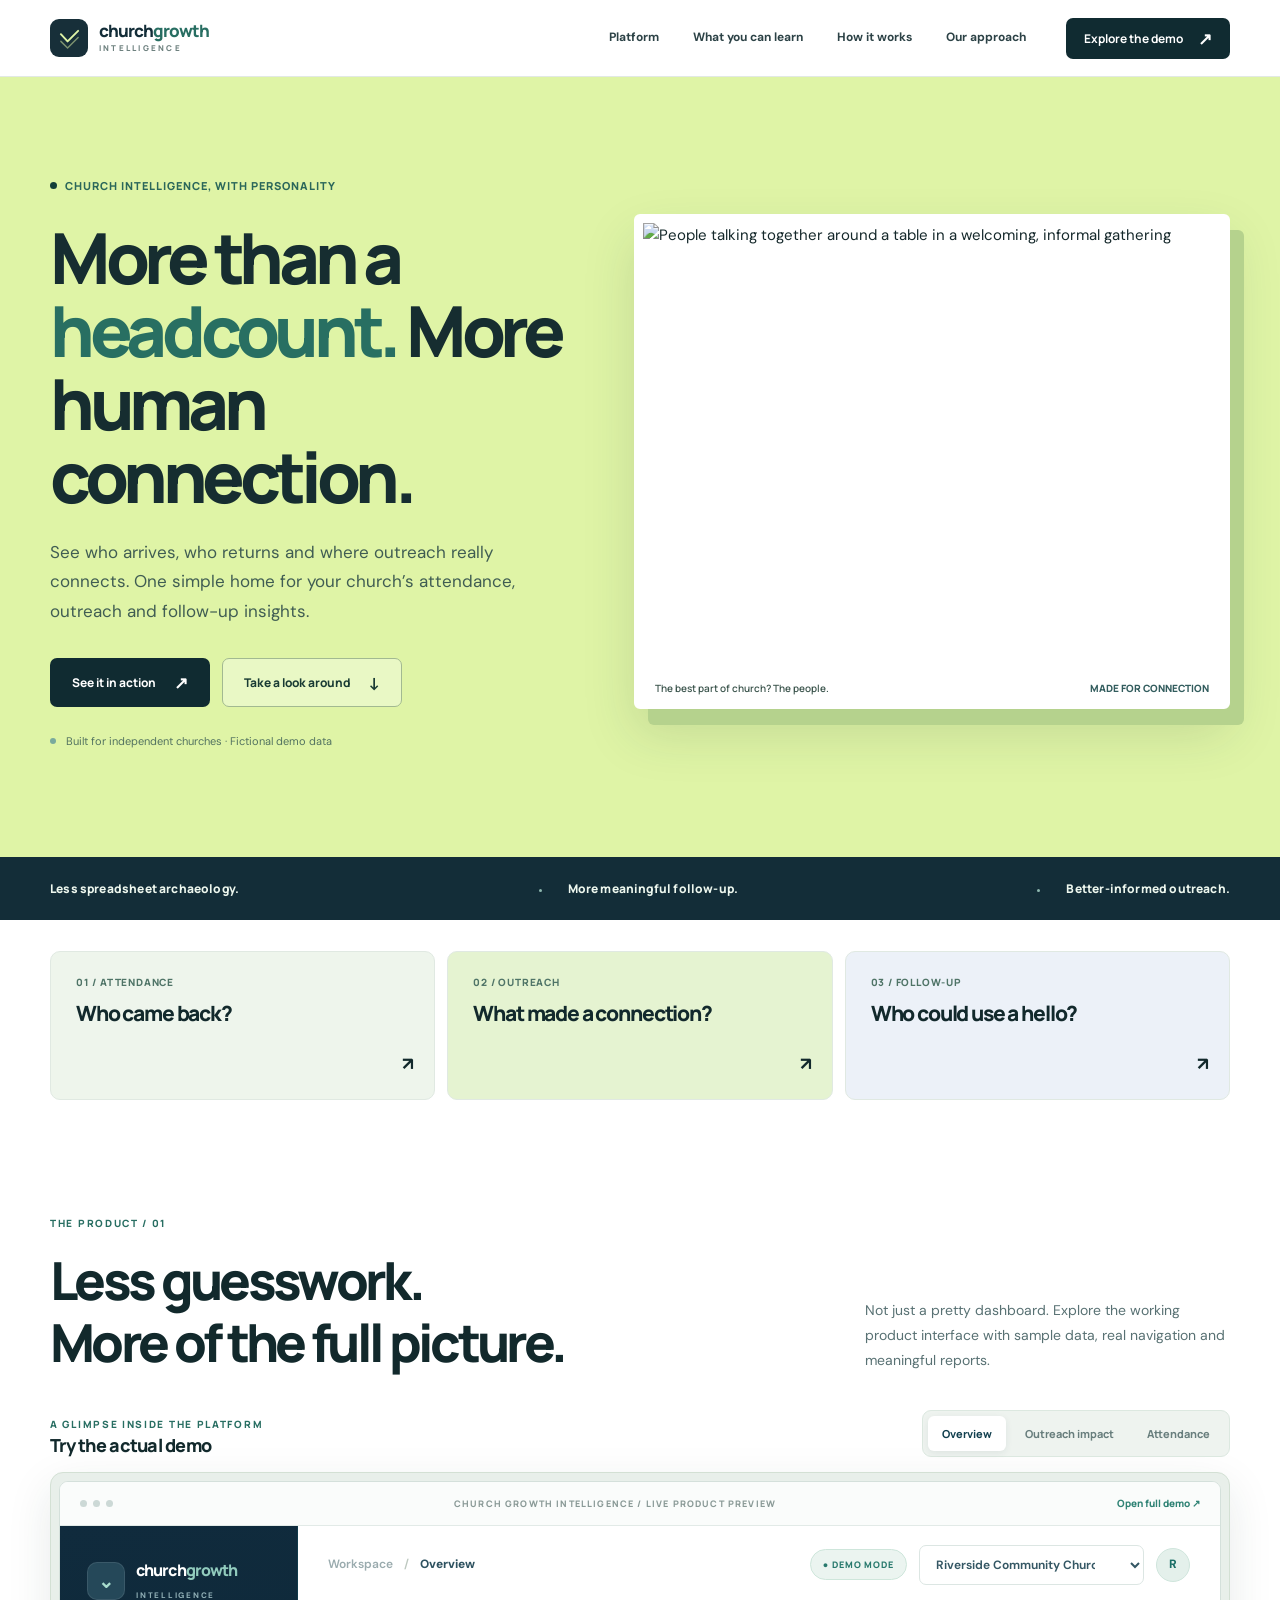
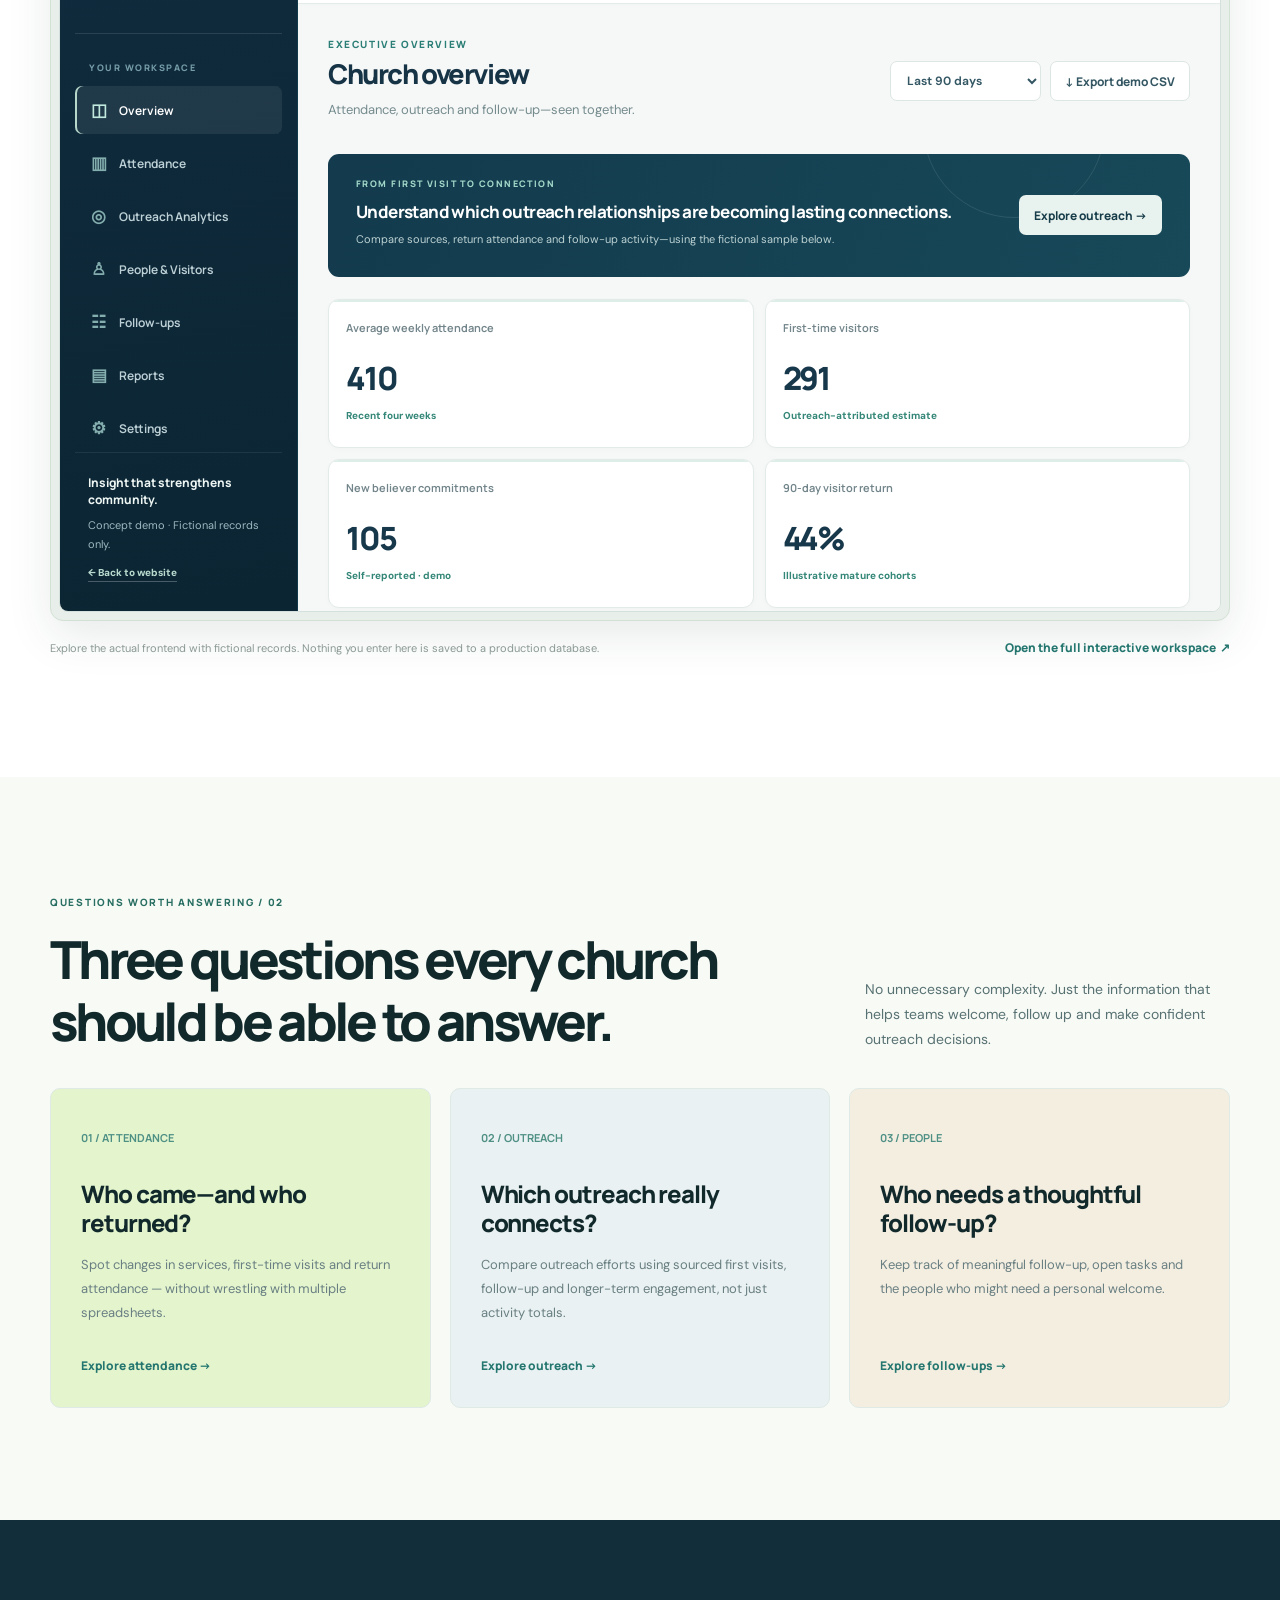
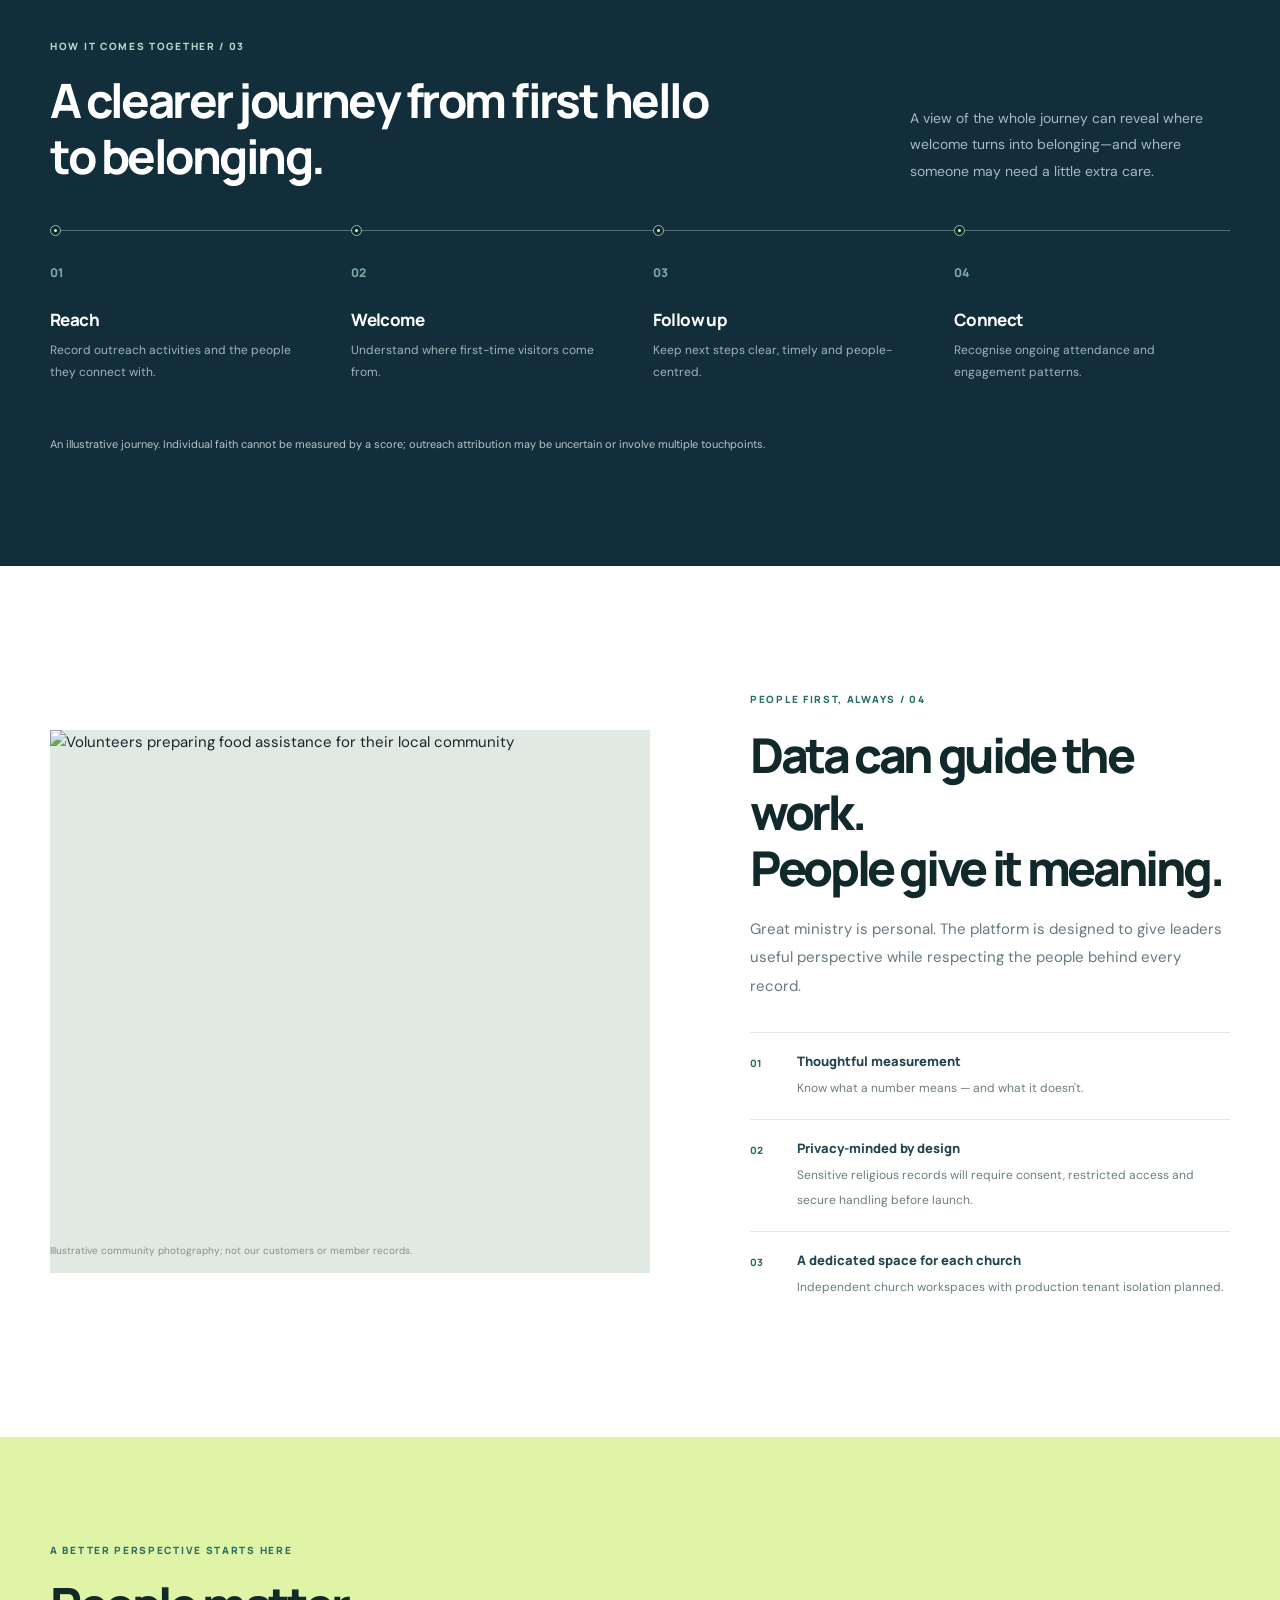
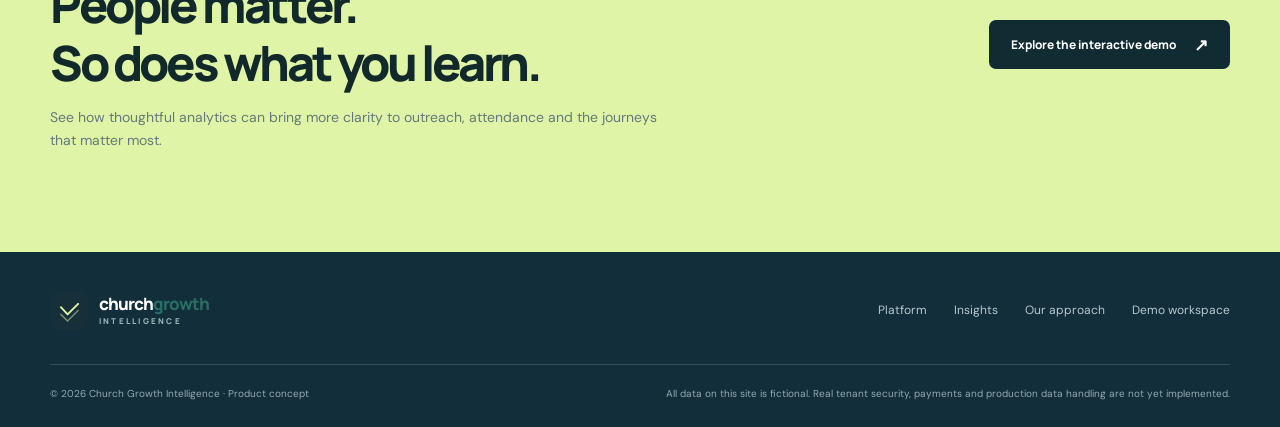
==== index.html @ bc1d1c37 "Adopt bolder editorial SaaS personality inspired by Back Market" ====
<!doctype html>
<html lang="en">
<head>
<meta charset="utf-8">
<meta name="viewport" content="width=device-width,initial-scale=1">
<meta name="theme-color" content="#102b3b">
<meta name="description" content="Understand attendance trends, outreach impact and visitor follow-up in one thoughtful church intelligence workspace. Church Growth Intelligence is a multi-church SaaS concept.">
<title>Church Growth Intelligence — Understand your church. Strengthen your impact.</title>
<link rel="preconnect" href="https://fonts.googleapis.com">
<link rel="preconnect" href="https://fonts.gstatic.com" crossorigin>
<link href="https://fonts.googleapis.com/css2?family=DM+Sans:wght@400;500;600;700;800&family=Manrope:wght@400;500;600;700;800&display=swap" rel="stylesheet">
<style>
:root{--ink:#102e3b;--navy:#102b3b;--navy2:#0a2331;--teal:#347e78;--text:#304b55;--muted:#647982;--line:#dfe6e4;--paper:#fff;--cream:#f6f7f4;--sage:#e8f1ed;--sand:#ebe8df;--gold:#bda678}
*,*::before,*::after{box-sizing:border-box}
html{scroll-behavior:smooth;scroll-padding-top:90px}
body{margin:0;background:var(--cream);color:var(--ink);font:400 15px/1.65 'DM Sans',Arial,sans-serif;-webkit-font-smoothing:antialiased}
button,a{font:inherit}a{color:inherit;text-decoration:none}button{cursor:pointer}
h1,h2,h3,h4,p{margin-top:0}h1,h2,h3{font-family:'Manrope',Arial,sans-serif;letter-spacing:-.052em}img{display:block;max-width:100%}
::selection{color:#102b3b;background:#c8e7de}.wrap{width:min(1180px,calc(100% - 72px));margin:auto}
.visually-hidden{position:absolute;width:1px;height:1px;padding:0;margin:-1px;overflow:hidden;clip:rect(0,0,0,0);white-space:nowrap;border:0}
.skip{position:absolute;top:-100px;left:12px;z-index:99;background:#fff;padding:10px 14px}.skip:focus{top:12px}
:focus-visible{outline:3px solid #63a59d;outline-offset:4px}
.site-header{position:sticky;top:0;z-index:20;background:#f9faf8ec;border-bottom:1px solid #102b3b12;backdrop-filter:blur(17px)}
.site-nav{height:78px;display:flex;justify-content:space-between;align-items:center;gap:40px}
.brand{display:flex;align-items:center;gap:11px;white-space:nowrap}
.brand-symbol{width:38px;height:38px;display:grid;place-items:center;background:var(--navy);border-radius:9px;color:#c3e5da}
.brand-text{display:flex;flex-direction:column;line-height:1}
.brand-main{font:800 17px/1.15 Manrope,Arial,sans-serif;letter-spacing:-.06em;color:var(--navy)}
.brand-main i{color:var(--teal);font-style:normal}
.brand-sub{font:800 8px/1.8 Manrope,Arial,sans-serif;letter-spacing:.28em;color:#6e817f}
.nav-links{display:flex;align-items:center;gap:34px;margin-left:auto}
.nav-links a{font-size:12px;font-weight:700;color:#526a72;transition:color .2s}
.nav-links a:hover{color:#116c65}
.nav-cta{display:inline-flex;align-items:center;justify-content:center;gap:15px;background:var(--navy);color:#fff;border-radius:7px;padding:12px 18px;font:700 12px Manrope,sans-serif;white-space:nowrap;transition:background .2s,transform .2s}
.nav-cta:hover,.button-main:hover{background:#205064;transform:translateY(-1px)}
.nav-cta span{font-size:17px;line-height:1}.menu-button{display:none;border:0;background:transparent;color:var(--navy);font-size:25px;padding:8px}
.pill{display:inline-flex;align-items:center;gap:8px;font:700 10px Manrope,sans-serif;letter-spacing:.09em;text-transform:uppercase;color:#38746d}
.pill::before{content:"";width:7px;height:7px;background:#64a597;border-radius:50%}
.hero{padding:84px 0 103px;background:#f6f8f5}
.hero-grid{display:grid;grid-template-columns:1fr .98fr;align-items:center;gap:72px}
.hero-copy h1{font-size:clamp(46px,4.55vw,69px);line-height:1.105;font-weight:800;max-width:630px;margin:21px 0 24px}
.hero-copy h1 em{font-style:normal;color:var(--teal)}
.hero-copy .lead{font-size:16px;line-height:1.85;color:#617680;max-width:510px;margin:0 0 31px}
.hero-actions{display:flex;align-items:center;gap:12px;flex-wrap:wrap}
.button-main,.button-secondary{display:inline-flex;align-items:center;justify-content:center;gap:18px;min-height:47px;padding:12px 21px;border:1px solid transparent;border-radius:7px;font:750 12px Manrope,sans-serif;transition:background .2s,transform .2s,color .2s}
.button-main{color:#fff;background:var(--navy)}
.button-secondary{color:var(--navy);background:transparent;border-color:#cbd8d4}
.button-secondary:hover{background:#e4eeea}
.button-main span,.button-secondary span{font-size:17px}
.hero-note{margin-top:25px;display:flex;align-items:center;gap:10px;color:#7c8b88;font-size:11px}
.hero-note::before{content:"";width:6px;height:6px;border-radius:50%;background:#79aa9d;flex:none}
.hero-image-wrap{margin:0;position:relative;padding:11px;background:#fff;border:1px solid #e1e9e4;box-shadow:0 30px 65px #17384514}
.hero-image-wrap img{width:100%;height:465px;object-fit:cover;object-position:center 42%;filter:saturate(.83) contrast(1.03)}
.hero-image-wrap figcaption{display:flex;justify-content:space-between;align-items:center;gap:12px;padding:12px 6px 0;font:600 10px Manrope,sans-serif;letter-spacing:.02em;color:#768783}
.hero-image-wrap figcaption b{color:#335d5e;font-weight:800}
.hero-image-wrap::after{content:"";width:91px;height:91px;border:1px solid #b5d4c9;position:absolute;right:-19px;top:-19px;z-index:-1}
.intro-ribbon{background:#e7eeea;border-block:1px solid #dae5df}
.intro-inner{display:flex;justify-content:center;align-items:center;gap:55px;padding:19px 0}
.intro-inner span{font:700 11px Manrope,sans-serif;color:#36565e;letter-spacing:.015em;white-space:nowrap}
.intro-inner span+span{position:relative}
.intro-inner span+span::before{content:"";position:absolute;left:-29px;top:50%;width:3px;height:3px;border-radius:50%;background:#84ada3}
.section{padding:108px 0}
.eyebrow{display:inline-block;font:800 10px Manrope,sans-serif;letter-spacing:.17em;text-transform:uppercase;color:var(--teal)}
.section-head{display:flex;align-items:end;justify-content:space-between;gap:40px;margin-bottom:42px}
.section-head h2,.editorial-copy h2,.process-head h2,.end-cta h2{font-size:clamp(34px,3.55vw,48px);line-height:1.19;font-weight:750;margin:14px 0 0;max-width:675px}
.section-head p{max-width:365px;color:var(--muted);font-size:14px;line-height:1.8;margin:0}
.product-section{background:#fff}
.product-frame{border:1px solid #d7e1df;border-radius:14px;background:#fff;box-shadow:0 25px 60px #11344314;overflow:hidden}
.windowbar{height:43px;display:flex;align-items:center;justify-content:space-between;padding:0 18px;border-bottom:1px solid #e8eeeb;background:#fdfefe;color:#7e9292;font-size:10px;letter-spacing:.11em;font-weight:800}
.windowdots{display:flex;gap:6px}
.windowdots i{display:block;width:7px;height:7px;background:#ccd9d6;border-radius:50%}
.product-app{display:grid;grid-template-columns:188px minmax(0,1fr);min-height:530px}
.app-side{background:#102c3c;padding:26px 15px;color:#b9cbd2}
.app-tenant{display:flex;align-items:center;gap:9px;font:800 12px Manrope,sans-serif;color:#fff;padding:0 8px 25px;margin-bottom:14px;border-bottom:1px solid #ffffff20}
.app-tenant b{width:23px;height:23px;background:#2b595c;border-radius:5px;display:grid;place-items:center;color:#a5e0cc;font-size:16px}
.side-link{display:block;border-radius:5px;color:#b3c6cd;font:600 11px Manrope,sans-serif;padding:12px 13px;margin-bottom:5px}
.side-link.active{background:#ffffff16;color:#fff}
.side-link span{display:inline-block;width:20px;color:#8ec8b9}
.side-label{font:800 8px Manrope,sans-serif;letter-spacing:.15em;color:#83a5ae;padding:25px 13px 10px}
.app-content{padding:34px 38px 35px;background:#f9fbf9}
.app-overline{display:flex;justify-content:space-between;align-items:center;color:#79908e;font-size:10px;font-weight:700;gap:10px}
.app-overline em{font-style:normal;display:inline-flex;gap:6px;align-items:center}
.app-overline em::before{content:"";height:6px;width:6px;border-radius:50%;background:#57a391}
.app-content h3{font:800 25px Manrope,sans-serif;letter-spacing:-.045em;margin:8px 0 24px}
.stats{display:grid;grid-template-columns:repeat(4,1fr);gap:12px}
.stat{background:#fff;border:1px solid #e3ebe7;padding:17px;border-radius:8px}
.stat-label{display:block;font:600 10px Manrope,sans-serif;color:#81918c;line-height:1.4;min-height:27px}
.stat strong{display:block;font:800 27px Manrope,sans-serif;letter-spacing:-.06em;color:#143546;margin:11px 0 4px}
.stat small{display:block;color:#2c8b78;font-size:9px;font-weight:700}
.app-charts{display:grid;grid-template-columns:1.25fr .75fr;gap:12px;margin-top:14px}
.app-panel{border:1px solid #e3ebe7;border-radius:8px;background:#fff;padding:20px 20px 12px;min-width:0}
.panel-title{display:flex;justify-content:space-between;align-items:center;gap:9px;font:800 11px Manrope,sans-serif;color:#294956;margin-bottom:14px}
.panel-title small{font-size:9px;color:#91a09b}
.panel-svg{height:150px;width:100%;overflow:visible}
.campaign-row{padding:10px 0;border-bottom:1px solid #ecf1ef;display:flex;align-items:center;justify-content:space-between;gap:10px;font-size:10px;color:#526a72}
.campaign-row:last-child{border-bottom:0}
.campaign-row b{font-weight:800;color:#244652}
.campaign-row strong{font:800 13px Manrope,sans-serif;color:#328475}
.campaign-row small{display:block;font-size:9px;color:#94a09e;margin-top:3px}
.preview-foot{display:flex;align-items:center;justify-content:space-between;gap:22px;margin-top:20px}
.preview-foot p{font-size:11px;color:#8a9994;margin:0}
.text-link{font:800 12px Manrope,sans-serif;color:#24766f;white-space:nowrap}
.text-link:hover{text-decoration:underline;text-underline-offset:4px}
.insights-section{background:#f5f7f4}
.insight-list{display:grid;grid-template-columns:repeat(3,1fr);border-top:1px solid #cedcd7;border-bottom:1px solid #cedcd7}
.insight-item{padding:30px 31px 17px;border-right:1px solid #cedcd7;min-width:0}
.insight-item:first-child{padding-left:0}.insight-item:last-child{border-right:0;padding-right:0}
.insight-number{font:700 11px Manrope,sans-serif;color:#4f9085}
.insight-item h3{font-size:21px;line-height:1.25;letter-spacing:-.045em;margin:26px 0 13px;font-weight:750}
.insight-item p{font-size:13px;color:#697f82;line-height:1.85;max-width:315px}
.insight-item .text-link{display:inline-block;margin-top:7px}
.process-section{background:var(--navy2);color:#fff;padding:100px 0 108px}
.process-head{display:flex;justify-content:space-between;align-items:end;gap:45px;margin-bottom:46px}
.process-head .eyebrow{color:#b8d9ca}
.process-head h2{max-width:610px}
.process-head p{font-size:14px;color:#a5bcc4;max-width:320px;margin:0;line-height:1.9}
.process-track{display:grid;grid-template-columns:repeat(4,1fr);border-top:1px solid #52717b;padding-top:29px;gap:25px}
.process-item{position:relative;padding-right:12px}
.process-item::before{content:"";width:9px;height:9px;border-radius:50%;background:#a0d7c4;border:3px solid var(--navy2);outline:1px solid #8bbfaf;position:absolute;top:-34px;left:1px}
.process-number{color:#7baaa4;font:800 12px Manrope,sans-serif}
.process-item h3{font:750 17px Manrope,sans-serif;letter-spacing:-.035em;margin:23px 0 8px}
.process-item p{font-size:12px;color:#a1b5ba;line-height:1.85}
.process-end{margin-top:39px;color:#b6c7ca;font-size:11px}
.people-section{background:#fff}
.people-grid{display:grid;grid-template-columns:.95fr 1.05fr;gap:90px;align-items:center}
.people-photo{margin:0;background:#e1e9e3;border:10px solid #f7f9f7}
.people-photo img{width:100%;height:455px;object-fit:cover;object-position:50% 45%;filter:saturate(.82)}
.people-photo figcaption{padding:9px 0 3px;font-size:10px;color:#82928e}
.editorial-copy h2{margin:17px 0 19px}
.editorial-copy>p{font-size:15px;color:#667981;max-width:525px;line-height:1.9;margin-bottom:32px}
.principle{display:grid;grid-template-columns:30px 1fr;gap:17px;border-top:1px solid #e1e9e6;padding:19px 0}
.principle .number{font:800 10px Manrope,sans-serif;color:var(--teal);padding-top:4px}
.principle b{display:block;font:800 13px Manrope,sans-serif;color:#214551;margin-bottom:5px}
.principle span:last-child{font-size:12px;color:#6b7e80;line-height:1.7}
.end-cta{padding:88px 0 90px;background:#dfece6}
.end-cta-inner{display:flex;align-items:center;justify-content:space-between;gap:55px}
.end-cta h2{max-width:700px;margin:14px 0 14px}
.end-cta p{color:#647a7c;max-width:620px;font-size:14px;margin:0}
.end-cta .button-main{flex:none}
.site-footer{background:#102b3b;color:#b6c8cd;padding:40px 0 24px}
.footer-top{display:flex;justify-content:space-between;align-items:center;gap:35px;padding-bottom:34px;border-bottom:1px solid #ffffff24}
.site-footer .brand-main{color:#fff}.site-footer .brand-sub{color:#9cb6b9}
.footer-links{display:flex;gap:27px;font-size:12px}
.footer-links a:hover{color:#fff}
.footer-base{padding-top:21px;display:flex;justify-content:space-between;gap:30px;font-size:10px;color:#93aab1}
.footer-base p{margin:0}
.reveal{opacity:0;transform:translateY(15px);transition:opacity .75s ease,transform .75s cubic-bezier(.2,.8,.2,1)}
.reveal.visible{opacity:1;transform:none}
@media(max-width:1100px){.hero-grid{gap:35px}.hero-copy h1{font-size:clamp(42px,5vw,60px)}.hero-image-wrap img{height:410px}.people-grid{gap:50px}.app-content{padding:25px}.stats{gap:8px}.stat{padding:12px}}
@media(max-width:850px){.nav-links{gap:17px}.nav-links a{font-size:11px}.hero-grid{grid-template-columns:1fr 1fr}.hero-copy h1{font-size:43px}.hero-image-wrap img{height:380px}.intro-inner{gap:24px}.intro-inner span+span::before{left:-14px}.section{padding:80px 0}.section-head{align-items:start;flex-direction:column;gap:14px}.section-head p{max-width:650px}.app-side{padding:18px 8px}.product-app{grid-template-columns:135px minmax(0,1fr)}.app-tenant{font-size:9px}.side-link{font-size:9px}.app-charts{grid-template-columns:1fr}.panel-svg{height:130px}.people-grid{gap:30px}.people-photo img{height:400px}.end-cta-inner{align-items:start;flex-direction:column;gap:24px}}
@media(max-width:650px){.wrap{width:min(100% - 38px,520px)}.site-nav{height:68px;gap:14px}.brand-main{font-size:16px}.brand-symbol{width:34px;height:34px}.nav-links{display:none;position:absolute;top:68px;left:0;right:0;background:#fbfcfa;padding:22px 24px 25px;box-shadow:0 12px 28px #102b3b1b;border-bottom:1px solid #dce7e0;flex-direction:column;align-items:flex-start;gap:17px}.nav-links.open{display:flex}.nav-links a{font-size:14px}.site-nav>.nav-cta{margin-left:auto;font-size:10px;padding:11px 12px;gap:5px}.menu-button{display:block}.hero{padding:58px 0 66px}.hero-grid{grid-template-columns:1fr;gap:39px}.hero-copy h1{font-size:clamp(43px,10vw,59px);max-width:520px}.hero-copy .lead{font-size:15px}.hero-image-wrap img{height:370px}.intro-inner{flex-wrap:wrap;justify-content:start;gap:11px 28px}.intro-inner span{font-size:10px}.intro-inner span+span::before{display:none}.section{padding:70px 0}.section-head h2,.editorial-copy h2,.process-head h2,.end-cta h2{font-size:clamp(31px,8.5vw,41px)}.product-app{grid-template-columns:1fr}.app-side{display:none}.app-content{padding:21px 14px}.app-content h3{font-size:21px}.stats{grid-template-columns:repeat(2,1fr);gap:8px}.stat strong{font-size:23px}.app-charts{grid-template-columns:1fr}.panel-svg{height:125px}.insight-list{grid-template-columns:1fr}.insight-item{padding:26px 0;border-right:0;border-bottom:1px solid #d2dfd8}.insight-item:last-child{border-bottom:0}.insight-item h3{margin:14px 0 9px}.process-section{padding:70px 0}.process-head{display:block;margin-bottom:32px}.process-head p{margin-top:17px}.process-track{grid-template-columns:1fr 1fr;gap:25px 20px}.people-grid{grid-template-columns:1fr;gap:29px}.people-photo img{height:350px}.end-cta{padding:67px 0}.end-cta .button-main{width:100%}.footer-top{align-items:start;flex-direction:column}.footer-links{flex-wrap:wrap;gap:15px 22px}.footer-base{flex-direction:column;gap:7px}}
@media(max-width:400px){.site-nav>.nav-cta{font-size:0;padding:10px 12px}.site-nav>.nav-cta span{font-size:18px}.hero-copy h1{font-size:42px}.hero-image-wrap img{height:275px}.button-main,.button-secondary{padding:12px 15px;gap:8px}.process-track{grid-template-columns:1fr}.process-item{padding-bottom:9px}}
@media(prefers-reduced-motion:reduce){html{scroll-behavior:auto}.reveal{opacity:1;transform:none;transition:none}.hero-image-wrap img{transition:none}}

/* Nord 2.0 — cohesive editorial landing + actual app preview */
:root{--ink:#122f3d;--navy:#102b3d;--navy2:#0a2332;--teal:#28796f;--muted:#627983;--cream:#f5f8f5}
body{background:#f7f9f7;color:var(--ink)}
.hero{background:radial-gradient(ellipse at 15% 25%,#ecf4ef 0,transparent 50%),linear-gradient(115deg,#fbfcfa,#eff4ef);padding:106px 0 113px}
.hero-grid{grid-template-columns:1.06fr .94fr;gap:88px}
.hero-copy h1{font-size:clamp(50px,5vw,78px);line-height:1.07;letter-spacing:-.069em;max-width:690px;margin-top:24px}
.hero-copy h1 em{color:#2d8376}
.hero-copy .lead{font-size:16px;max-width:490px;line-height:1.85}
.hero-image-wrap{border-radius:5px;padding:10px;box-shadow:0 23px 60px #102b3d1b;transform:rotate(1deg)}
.hero-image-wrap img{height:480px;filter:saturate(.87) contrast(1.01)}
.hero-image-wrap figcaption{letter-spacing:0}
.site-nav{height:82px}.brand-main{font-size:17px}.nav-links a{font-size:12px}.nav-cta{font-size:12px}
.intro-ribbon{background:#12374a;border-color:#12374a}
.intro-inner{padding:18px 0}
.intro-inner span{color:#dcece5;font-size:11px}
.intro-inner span+span::before{background:#8eb8af}
.product-section{padding-top:112px;padding-bottom:120px}
.section-head{margin-bottom:36px}
.section-head h2{font-size:clamp(38px,3.8vw,54px);letter-spacing:-.06em}
.live-preview-toolbar{display:flex;align-items:end;justify-content:space-between;gap:20px;max-width:1180px;margin:0 auto 15px}
.live-preview-heading{display:flex;flex-direction:column;gap:2px}
.live-preview-heading strong{font:800 18px Manrope,Arial,sans-serif;letter-spacing:-.04em}
.preview-tabs{display:inline-flex;align-items:center;gap:5px;padding:5px;background:#eef3ef;border:1px solid #dce8e0;border-radius:9px}
.preview-tab{appearance:none;border:0;background:transparent;border-radius:6px;padding:10px 14px;font:750 11px Manrope,Arial,sans-serif;color:#687e7d;transition:background .2s,color .2s;cursor:pointer}
.preview-tab:hover{color:#164755;background:#e3ece7}
.preview-tab.active{background:#fff;box-shadow:0 2px 7px #15363f13;color:#113f4e}
.live-product-frame{padding:11px;background:#e8efea;border:1px solid #d9e4df;border-radius:13px;box-shadow:0 24px 70px #0e334017}
.live-product-window{background:#fff;border:1px solid #d4e0db;border-radius:9px;overflow:hidden}
.live-browser-top{height:44px;padding:0 20px;display:flex;align-items:center;justify-content:space-between;gap:15px;border-bottom:1px solid #e2eae7;background:#fafcfb}
.live-browser-top span{font:800 9px Manrope,Arial,sans-serif;letter-spacing:.13em;color:#8a9a97}
.live-browser-top a{font:800 10px Manrope,Arial,sans-serif;color:#2f8375;white-space:nowrap}
.live-browser-top a:hover{text-decoration:underline;text-underline-offset:3px}
.live-product-window iframe{width:100%;height:685px;border:0;background:#f6f8f7;display:block}
.preview-foot{margin-top:18px}
.insights-section{padding-block:112px}
.insight-list{gap:19px;border:0}
.insight-item{background:#fff;padding:36px 30px 29px!important;border:1px solid #dfe9e5!important;border-radius:10px;min-height:305px;transition:transform .25s,box-shadow .25s}
.insight-item:hover{transform:translateY(-4px);box-shadow:0 17px 30px #123d4220}
.insight-item h3{font-size:24px;margin:29px 0 16px;line-height:1.21}
.insight-item p{min-height:83px}
.insight-item .text-link{margin-top:8px}
.process-section{background:#0d2d3d;padding-block:113px}
.process-head h2{font-size:clamp(39px,3.7vw,52px);max-width:690px}
.people-section{padding-block:120px}
.people-grid{gap:100px}
.people-photo{border:0;position:relative}
.people-photo img{height:500px}
.people-photo figcaption{padding:13px 0}
.editorial-copy h2{font-size:clamp(39px,3.75vw,53px);line-height:1.17}
.end-cta{background:#e2f0e8;padding:100px 0}
.end-cta h2{font-size:clamp(39px,3.8vw,52px)}
.site-footer{background:#0e2d3e}
@media(max-width:1050px){.hero-grid{gap:45px}.hero-copy h1{font-size:clamp(46px,5.3vw,65px)}.hero-image-wrap img{height:440px}.people-grid{gap:45px}.live-product-window iframe{height:615px}}
@media(max-width:850px){.hero-grid{gap:35px}.hero-copy h1{font-size:46px}.hero-image-wrap img{height:390px}.insight-item{padding:27px 21px!important;min-height:315px}.insight-item h3{font-size:20px}.live-product-window iframe{height:620px}}
@media(max-width:650px){.site-nav{height:68px}.hero{padding:65px 0 80px}.hero-grid{grid-template-columns:1fr;gap:45px}.hero-copy h1{font-size:clamp(47px,11vw,62px)}.hero-image-wrap{transform:none}.hero-image-wrap img{height:365px}.intro-inner{gap:10px 21px}.product-section{padding:75px 0 82px}.section-head h2{font-size:36px}.live-preview-toolbar{flex-direction:column;align-items:flex-start;gap:16px}.preview-tabs{width:100%;justify-content:space-between}.preview-tab{font-size:10px;padding:10px 8px}.live-product-frame{padding:5px}.live-browser-top{padding:0 10px}.live-browser-top span{font-size:7px;letter-spacing:.06em}.live-browser-top a{font-size:9px}.live-product-window iframe{height:605px}.insight-list{gap:13px}.insight-item{min-height:0;padding:27px 22px!important}.insight-item p{min-height:0}.insights-section{padding:74px 0}.people-section{padding:75px 0}.people-photo img{height:360px}.editorial-copy h2{font-size:36px}.end-cta{padding:76px 0}}
@media(max-width:400px){.hero-copy h1{font-size:44px}.live-browser-top span{display:none}.preview-tab{font-size:9px}.live-product-window iframe{height:630px}}


/* Original editorial expression informed by bold, friendly marketplace design. */
:root{--ink:#12292c;--navy:#132d38;--navy2:#0d2630;--teal:#286e62;--muted:#587173;--cream:#f7faf6;--lime:#dff4a6}
body{background:#fafcf9;color:var(--ink)}
.site-header{background:#ffffffed;border-color:#e2e9e4}.site-nav{height:76px}
.brand-symbol{background:#172f39}.brand-symbol svg{color:var(--lime)}.nav-links a{color:#2c4246}
.nav-cta,.button-main{background:#102b31;border-radius:7px}
.hero{padding:95px 0 107px;background:#dff4a6}.hero-grid{grid-template-columns:1.02fr .98fr;gap:60px}
.hero-copy h1{color:#162d30;font-size:clamp(51px,5.5vw,79px);letter-spacing:-.075em;line-height:1.04;font-weight:800}
.hero-copy h1 em{color:#286f62}.hero-copy .lead{color:#405d53;font-size:17px;line-height:1.75}
.pill{color:#2b675a;font-size:11px;font-weight:800}.pill:before{background:#133f39}
.button-secondary{background:#e9f8c5;border-color:#a2b991;color:#193b34}.button-secondary:hover{background:#f1ffd8}
.hero-note{color:#527260}
.hero-image-wrap{transform:rotate(-1.1deg);padding:0;border:9px solid #fff;box-shadow:14px 16px 0 #b5d28d,0 24px 52px #25423125;border-radius:6px}
.hero-image-wrap::after{display:none}.hero-image-wrap img{height:445px;filter:saturate(.84)}
.hero-image-wrap figcaption{background:white;padding:13px 12px 5px;color:#3c554d}
.intro-ribbon{background:#132d38;border:0}.intro-inner{padding:23px 0;justify-content:space-between}
.intro-inner span{font-size:12px;font-weight:800;color:#edf7ee}
.quick-paths{padding:31px 0 16px;background:#fff}
.quick-paths-inner{display:grid;grid-template-columns:repeat(3,1fr);gap:12px}
.quick-path{position:relative;display:flex;flex-direction:column;gap:12px;background:#eef5ec;border:1px solid #e0e9e2;padding:23px 25px;min-height:149px;border-radius:10px;transition:transform .2s,background .2s}
.quick-path:nth-child(2){background:#e5f3d1}.quick-path:nth-child(3){background:#ecf1f8}.quick-path:hover{background:#dff4a6;transform:translateY(-3px)}
.quick-path-num{font:800 10px Manrope,Arial,sans-serif;letter-spacing:.08em;color:#4f7467}
.quick-path strong{font:800 21px/1.18 Manrope,Arial,sans-serif;letter-spacing:-.055em;max-width:270px}
.quick-path-arrow{position:absolute;bottom:19px;right:20px;font-size:18px;font-weight:800}
.product-section{padding-top:94px;background:#fff}.section-head h2{font-weight:800;letter-spacing:-.07em;font-size:clamp(39px,4.1vw,58px)}
.live-product-frame{padding:8px;border-color:#d3e0d4;box-shadow:0 15px 45px #213e351a}
.insights-section{background:#f7faf5}.insight-item{box-shadow:none!important}.insight-item:first-child{background:#e4f5ce}.insight-item:nth-child(2){background:#e9f1f2}.insight-item:nth-child(3){background:#f4eee1}.insight-item h3{font-size:24px;font-weight:800}
.process-section{background:#122e3b}.process-item::before{background:#dff4a6}
.editorial-copy h2,.end-cta h2{font-weight:800;letter-spacing:-.07em}.end-cta{background:#dff4a6}.site-footer{background:#122e3b}
@media(max-width:1050px){.hero-grid{gap:35px}.hero-copy h1{font-size:clamp(45px,5.5vw,66px)}.hero-image-wrap img{height:402px}.quick-path strong{font-size:18px}}
@media(max-width:650px){.hero{padding:65px 0 77px}.hero-grid{grid-template-columns:1fr;gap:38px}.hero-copy h1{font-size:clamp(44px,11vw,62px)}.hero-copy .lead{font-size:15px}.hero-image-wrap{transform:none;box-shadow:8px 10px 0 #b5d28d}.hero-image-wrap img{height:335px}.quick-paths-inner{grid-template-columns:1fr;gap:10px}.quick-path{padding:18px 20px;min-height:94px}.quick-path strong{font-size:20px}.intro-inner span{font-size:10px}.section-head h2{font-size:37px}}

</style>
</head>
<body>
<a class="skip" href="#main">Skip to content</a>
<header class="site-header">
<div class="wrap site-nav">
<a class="brand" href="#top" aria-label="Church Growth Intelligence home">
<span class="brand-symbol" aria-hidden="true"><svg width="23" height="23" viewBox="0 0 24 24" fill="none"><path d="M3 7.5 10 15l11-11" stroke="currentColor" stroke-width="2" stroke-linecap="round" stroke-linejoin="round"/><path d="M3 15 10 22l11-11" stroke="currentColor" stroke-width="1.5" stroke-linecap="round" stroke-linejoin="round" opacity=".5"/></svg></span>
<span class="brand-text"><span class="brand-main">church<i>growth</i></span><span class="brand-sub">INTELLIGENCE</span></span>
</a>
<nav class="nav-links" id="nav-links" aria-label="Main navigation">
<a href="#platform">Platform</a><a href="#insights">What you can learn</a><a href="#approach">How it works</a><a href="#principles">Our approach</a>
</nav>
<a class="nav-cta" href="app.html#/dashboard">Explore the demo <span aria-hidden="true">↗</span></a>
<button type="button" class="menu-button" id="menu-button" aria-label="Open navigation" aria-controls="nav-links" aria-expanded="false">☰</button>
</div>
</header>
<main id="main">
<section class="hero" id="top">
<div class="wrap hero-grid">
<div class="hero-copy reveal">
<span class="pill">Church intelligence, with personality</span>
<h1>More than a <em>headcount.</em> More human connection.</h1>
<p class="lead">See who arrives, who returns and where outreach really connects. One simple home for your church’s attendance, outreach and follow-up insights.</p>
<div class="hero-actions"><a class="button-main" href="app.html#/dashboard">See it in action <span aria-hidden="true">↗</span></a><a class="button-secondary" href="#platform">Take a look around <span aria-hidden="true">↓</span></a></div>
<div class="hero-note">Built for independent churches · Fictional demo data</div>
</div>
<figure class="hero-image-wrap reveal">
<img src="https://images.unsplash.com/photo-1543269865-cbf427effbad?auto=format&fit=crop&w=1300&q=84" alt="People talking together around a table in a welcoming, informal gathering" width="1300" height="1000" decoding="async" fetchpriority="high">
<figcaption><span>The best part of church? The people.</span><b>MADE FOR CONNECTION</b></figcaption>
</figure>
</div>
</section>
<div class="intro-ribbon"><div class="wrap intro-inner"><span>Less spreadsheet archaeology.</span><span>More meaningful follow-up.</span><span>Better-informed outreach.</span></div></div>
<section class="quick-paths" aria-label="Explore the platform"><div class="wrap quick-paths-inner">
<a href="app.html#/attendance" class="quick-path"><span class="quick-path-num">01 / ATTENDANCE</span><strong>Who came back?</strong><span class="quick-path-arrow" aria-hidden="true">↗</span></a>
<a href="app.html#/outreach" class="quick-path"><span class="quick-path-num">02 / OUTREACH</span><strong>What made a connection?</strong><span class="quick-path-arrow" aria-hidden="true">↗</span></a>
<a href="app.html#/follow-ups" class="quick-path"><span class="quick-path-num">03 / FOLLOW-UP</span><strong>Who could use a hello?</strong><span class="quick-path-arrow" aria-hidden="true">↗</span></a>
</div></section>
<section class="section product-section" id="platform">
<div class="wrap">
<div class="section-head reveal"><div><span class="eyebrow">The product / 01</span><h2>Less guesswork.<br>More of the full picture.</h2></div><p>Not just a pretty dashboard. Explore the working product interface with sample data, real navigation and meaningful reports.</p></div>
<div class="live-preview-toolbar reveal" role="group" aria-label="Explore sample product pages"><div class="live-preview-heading"><span class="eyebrow">A glimpse inside the platform</span><strong>Try the actual demo</strong></div><div class="preview-tabs"><button type="button" class="preview-tab active" data-view="dashboard" aria-pressed="true">Overview</button><button type="button" class="preview-tab" data-view="outreach" aria-pressed="false">Outreach impact</button><button type="button" class="preview-tab" data-view="attendance" aria-pressed="false">Attendance</button></div></div>
<div class="live-product-frame reveal"><div class="live-product-window"><div class="live-browser-top"><div class="windowdots" aria-hidden="true"><i></i><i></i><i></i></div><span>CHURCH GROWTH INTELLIGENCE / LIVE PRODUCT PREVIEW</span><a href="app.html#/dashboard" id="open-preview" aria-label="Open the selected demo page in full screen">Open full demo ↗</a></div><iframe id="product-iframe" title="Interactive Church Growth Intelligence application demo" loading="lazy" src="app.html#/dashboard"></iframe></div></div>
<div class="preview-foot"><p>Explore the actual frontend with fictional records. Nothing you enter here is saved to a production database.</p><a class="text-link" href="app.html#/dashboard">Open the full interactive workspace&nbsp; ↗</a></div>
</div>
</section>
<section class="section insights-section" id="insights">
<div class="wrap">
<div class="section-head reveal"><div><span class="eyebrow">Questions worth answering / 02</span><h2>Three questions every church<br>should be able to answer.</h2></div><p>No unnecessary complexity. Just the information that helps teams welcome, follow up and make confident outreach decisions.</p></div>
<div class="insight-list">
<article class="insight-item reveal"><span class="insight-number">01 / ATTENDANCE</span><h3>Who came—and who returned?</h3><p>Spot changes in services, first-time visits and return attendance — without wrestling with multiple spreadsheets.</p><a class="text-link" href="app.html#/attendance">Explore attendance →</a></article>
<article class="insight-item reveal"><span class="insight-number">02 / OUTREACH</span><h3>Which outreach really connects?</h3><p>Compare outreach efforts using sourced first visits, follow-up and longer-term engagement, not just activity totals.</p><a class="text-link" href="app.html#/outreach">Explore outreach →</a></article>
<article class="insight-item reveal"><span class="insight-number">03 / PEOPLE</span><h3>Who needs a thoughtful follow-up?</h3><p>Keep track of meaningful follow-up, open tasks and the people who might need a personal welcome.</p><a class="text-link" href="app.html#/follow-ups">Explore follow-ups →</a></article>
</div>
</div>
</section>
<section class="process-section" id="approach">
<div class="wrap">
<div class="process-head reveal"><div><span class="eyebrow">How it comes together / 03</span><h2>A clearer journey from first hello to belonging.</h2></div><p>A view of the whole journey can reveal where welcome turns into belonging—and where someone may need a little extra care.</p></div>
<div class="process-track">
<div class="process-item reveal"><span class="process-number">01</span><h3>Reach</h3><p>Record outreach activities and the people they connect with.</p></div>
<div class="process-item reveal"><span class="process-number">02</span><h3>Welcome</h3><p>Understand where first-time visitors come from.</p></div>
<div class="process-item reveal"><span class="process-number">03</span><h3>Follow up</h3><p>Keep next steps clear, timely and people-centred.</p></div>
<div class="process-item reveal"><span class="process-number">04</span><h3>Connect</h3><p>Recognise ongoing attendance and engagement patterns.</p></div>
</div>
<div class="process-end">An illustrative journey. Individual faith cannot be measured by a score; outreach attribution may be uncertain or involve multiple touchpoints.</div>
</div>
</section>
<section class="section people-section" id="principles">
<div class="wrap people-grid">
<figure class="people-photo reveal"><img src="https://images.unsplash.com/photo-1593113616828-6f22bca04804?auto=format&fit=crop&w=1200&q=82" alt="Volunteers preparing food assistance for their local community" width="1200" height="1000" loading="lazy" decoding="async"><figcaption>Illustrative community photography; not our customers or member records.</figcaption></figure>
<div class="editorial-copy reveal"><span class="eyebrow">People first, always / 04</span><h2>Data can guide the work.<br>People give it meaning.</h2><p>Great ministry is personal. The platform is designed to give leaders useful perspective while respecting the people behind every record.</p>
<div class="principle"><span class="number">01</span><div><b>Thoughtful measurement</b><span>Know what a number means — and what it doesn't.</span></div></div>
<div class="principle"><span class="number">02</span><div><b>Privacy-minded by design</b><span>Sensitive religious records will require consent, restricted access and secure handling before launch.</span></div></div>
<div class="principle"><span class="number">03</span><div><b>A dedicated space for each church</b><span>Independent church workspaces with production tenant isolation planned.</span></div></div>
</div>
</div>
</section>
<section class="end-cta"><div class="wrap end-cta-inner"><div class="reveal"><span class="eyebrow">A better perspective starts here</span><h2>People matter.<br>So does what you learn.</h2><p>See how thoughtful analytics can bring more clarity to outreach, attendance and the journeys that matter most.</p></div><a class="button-main" href="app.html#/dashboard">Explore the interactive demo <span aria-hidden="true">↗</span></a></div></section>
</main>
<footer class="site-footer"><div class="wrap"><div class="footer-top"><a class="brand" href="#top" aria-label="Return to top"><span class="brand-symbol" aria-hidden="true"><svg width="23" height="23" viewBox="0 0 24 24" fill="none"><path d="M3 7.5 10 15l11-11" stroke="currentColor" stroke-width="2" stroke-linecap="round" stroke-linejoin="round"/><path d="M3 15 10 22l11-11" stroke="currentColor" stroke-width="1.5" stroke-linecap="round" stroke-linejoin="round" opacity=".5"/></svg></span><span class="brand-text"><span class="brand-main">church<i>growth</i></span><span class="brand-sub">INTELLIGENCE</span></span></a><div class="footer-links"><a href="#platform">Platform</a><a href="#insights">Insights</a><a href="#principles">Our approach</a><a href="app.html#/dashboard">Demo workspace</a></div></div><div class="footer-base"><p>© <span id="year">2026</span> Church Growth Intelligence · Product concept</p><p>All data on this site is fictional. Real tenant security, payments and production data handling are not yet implemented.</p></div></div></footer>
<script>
document.getElementById('year').textContent=new Date().getFullYear();
document.querySelectorAll('.preview-tab').forEach(button=>{button.addEventListener('click',()=>{
const view=button.dataset.view;
document.querySelectorAll('.preview-tab').forEach(b=>{let active=b===button;b.classList.toggle('active',active);b.setAttribute('aria-pressed',String(active));});
document.querySelector('#product-iframe').src='app.html#/'+view;
document.querySelector('#open-preview').href='app.html#/'+view;
});});
const menu=document.getElementById('menu-button'),links=document.getElementById('nav-links');
menu.addEventListener('click',()=>{const open=links.classList.toggle('open');menu.setAttribute('aria-expanded',String(open));menu.setAttribute('aria-label',open?'Close navigation':'Open navigation');menu.textContent=open?'×':'☰';});
links.querySelectorAll('a').forEach(a=>a.addEventListener('click',()=>{links.classList.remove('open');menu.setAttribute('aria-expanded','false');menu.setAttribute('aria-label','Open navigation');menu.textContent='☰';}));
document.addEventListener('keydown',e=>{if(e.key==='Escape'&&links.classList.contains('open')){links.classList.remove('open');menu.setAttribute('aria-expanded','false');menu.setAttribute('aria-label','Open navigation');menu.textContent='☰';menu.focus()}});
if('IntersectionObserver'in window){const o=new IntersectionObserver(es=>{es.forEach(e=>{if(e.isIntersecting){e.target.classList.add('visible');o.unobserve(e.target)}})},{threshold:.06});document.querySelectorAll('.reveal').forEach(n=>o.observe(n));}else document.querySelectorAll('.reveal').forEach(n=>n.classList.add('visible'));
</script>
</body></html>
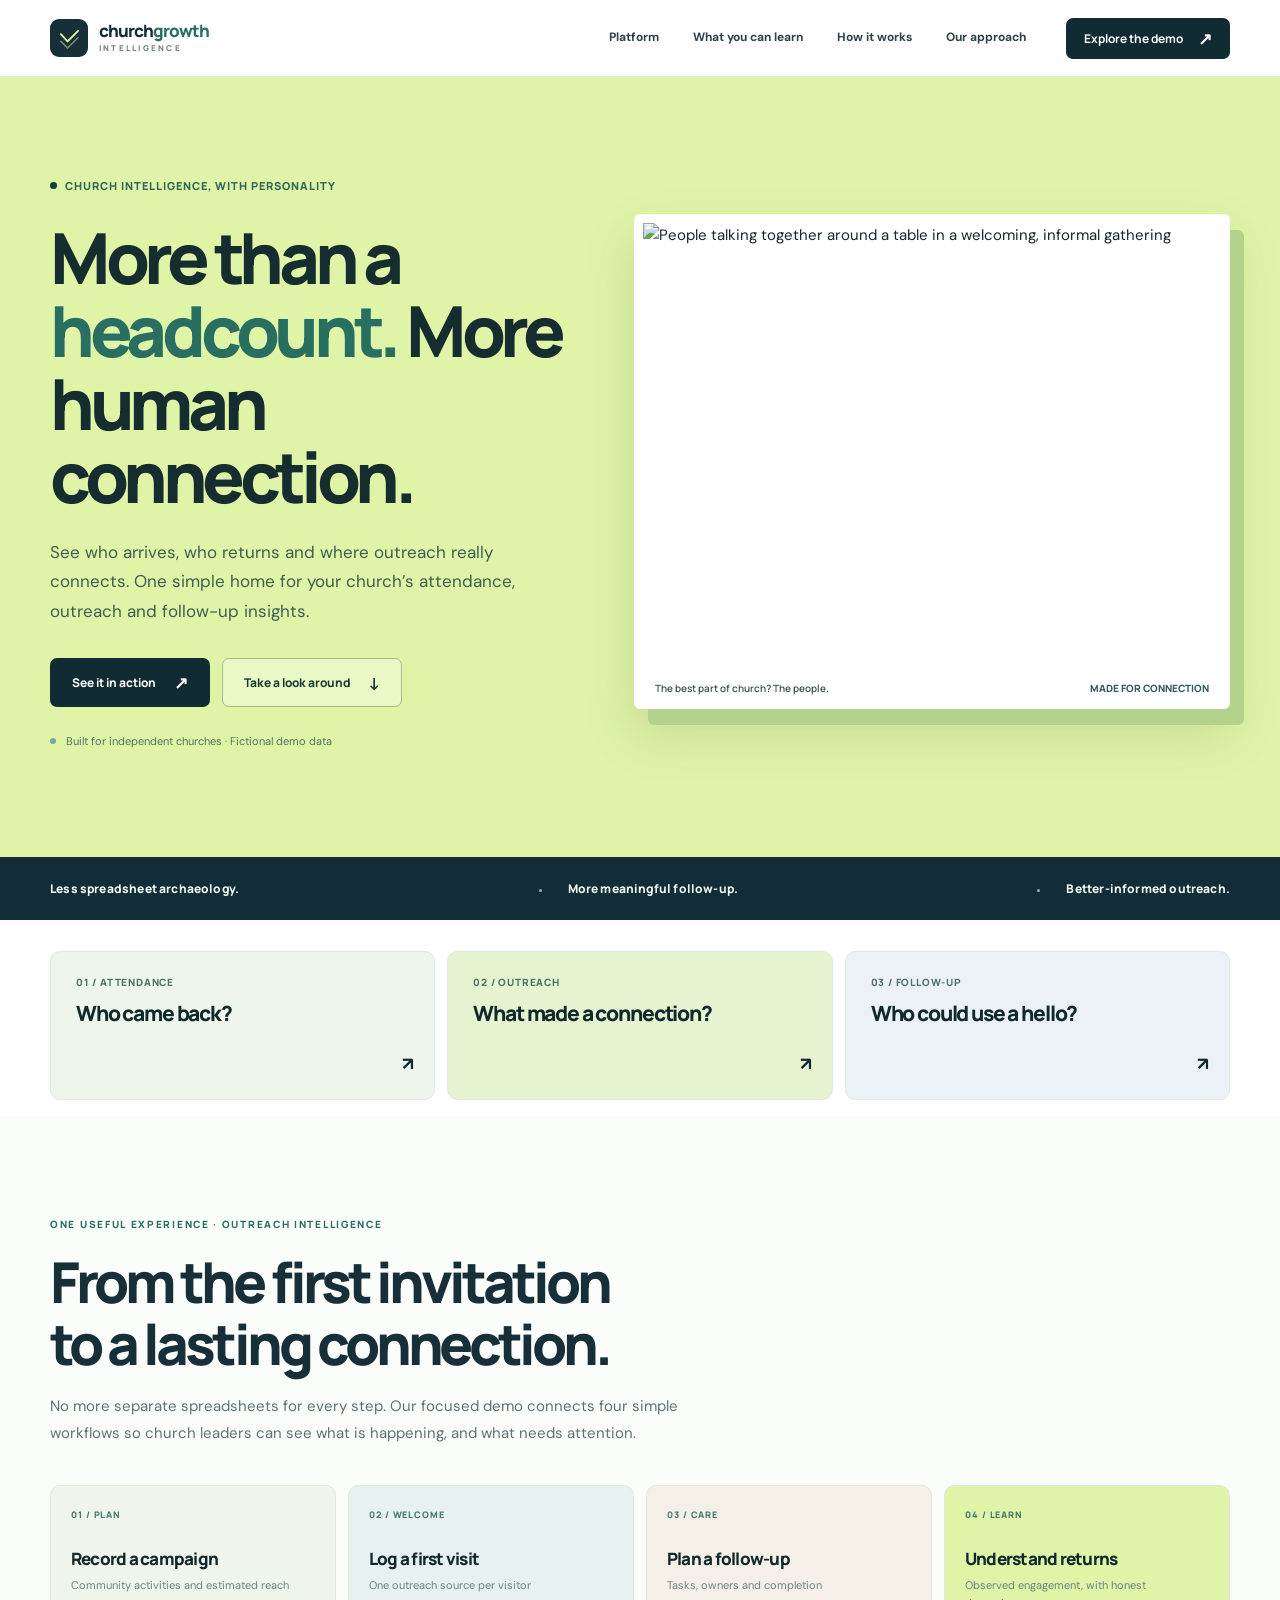
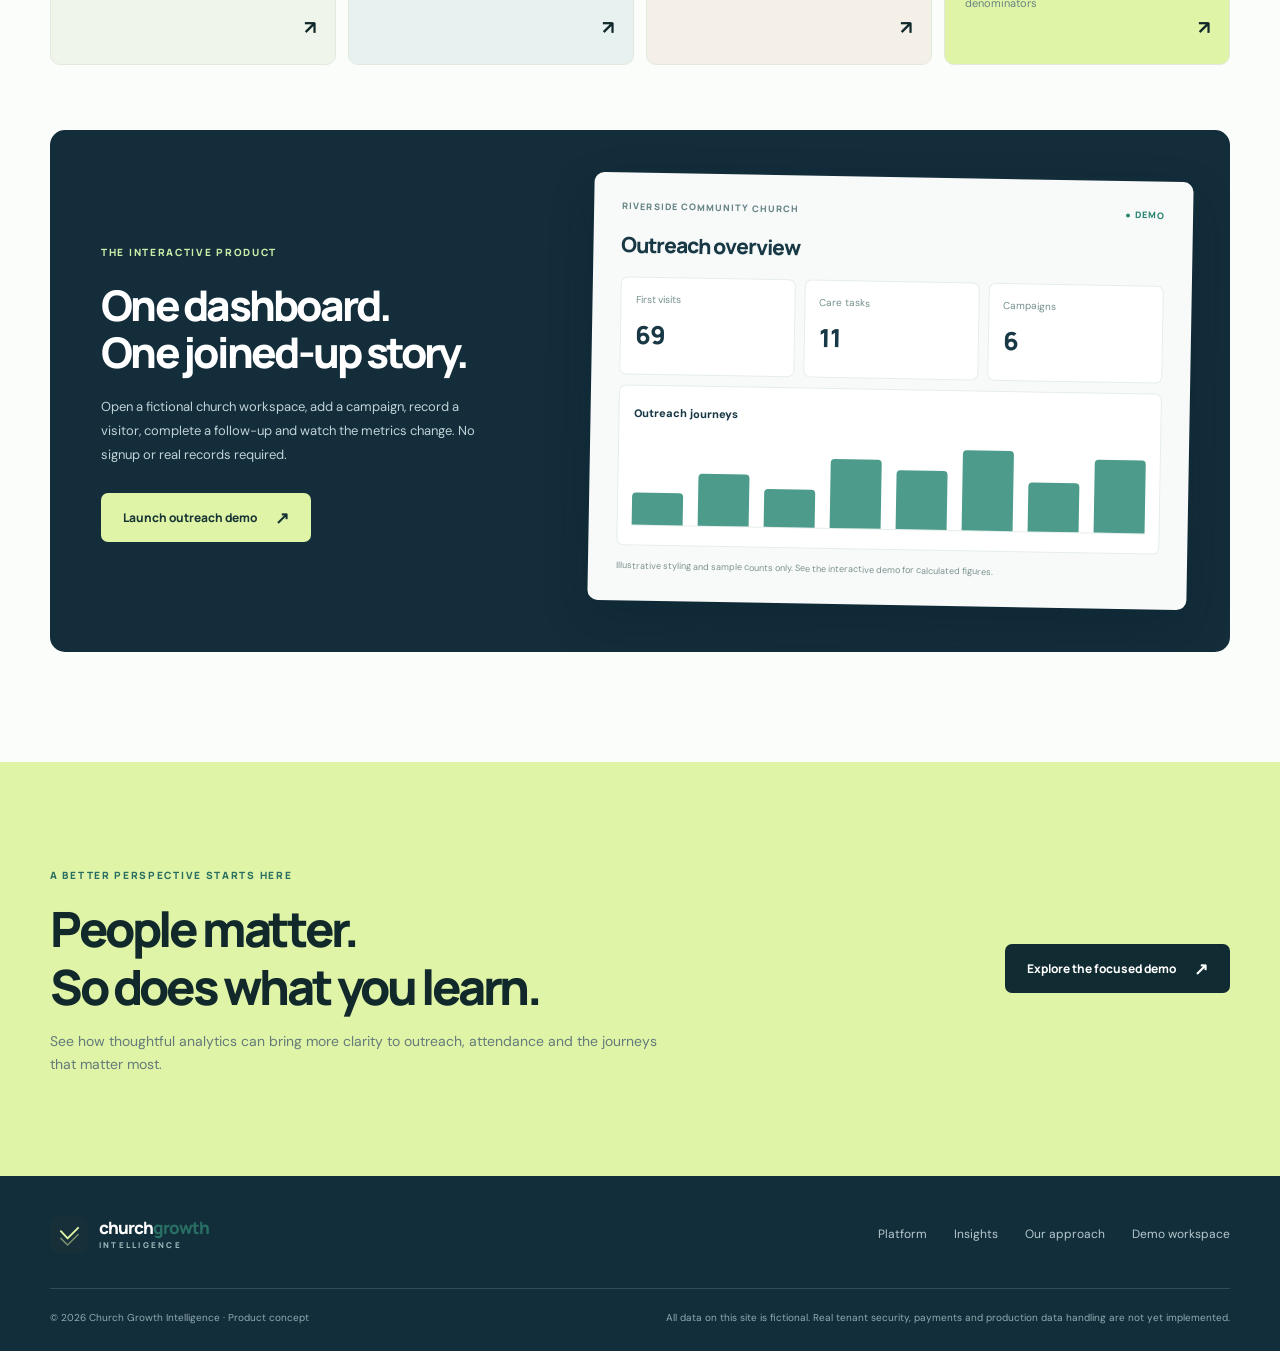
==== commit 37e0d70a: "Focus homepage on outreach journey and lightweight interactive MVP entry" ====
--- a/index.html
+++ b/index.html
@@ -242,6 +242,43 @@
 @media(max-width:1050px){.hero-grid{gap:35px}.hero-copy h1{font-size:clamp(45px,5.5vw,66px)}.hero-image-wrap img{height:402px}.quick-path strong{font-size:18px}}
 @media(max-width:650px){.hero{padding:65px 0 77px}.hero-grid{grid-template-columns:1fr;gap:38px}.hero-copy h1{font-size:clamp(44px,11vw,62px)}.hero-copy .lead{font-size:15px}.hero-image-wrap{transform:none;box-shadow:8px 10px 0 #b5d28d}.hero-image-wrap img{height:335px}.quick-paths-inner{grid-template-columns:1fr;gap:10px}.quick-path{padding:18px 20px;min-height:94px}.quick-path strong{font-size:20px}.intro-inner span{font-size:10px}.section-head h2{font-size:37px}}
 
+
+/* Focused MVP landing experience: no embedded app or heavyweight iframe */
+.mvp-story{padding:95px 0 110px;background:#fbfdfb}
+.mvp-heading{max-width:860px;margin:0 0 38px}
+.mvp-heading h2{font:800 clamp(37px,4.4vw,62px)/1.11 Manrope,Arial,sans-serif;letter-spacing:-.07em;color:#172f38;margin:15px 0 17px}
+.mvp-heading p{max-width:640px;font-size:15px;color:#5b7374;line-height:1.8}
+.mvp-path{display:grid;grid-template-columns:repeat(4,1fr);gap:12px;margin:38px 0 65px}
+.mvp-path a{min-height:180px;display:flex;flex-direction:column;position:relative;padding:22px 20px;background:#f0f5ec;border:1px solid #e2e9dc;border-radius:10px;transition:transform .18s,background .18s}
+.mvp-path a:nth-child(2){background:#e7f1f0}.mvp-path a:nth-child(3){background:#f4f0e8}.mvp-path a:nth-child(4){background:#dff4a6}
+.mvp-path a:hover{transform:translateY(-3px);background:#e7f7c8}
+.mvp-step{color:#46756e;font:800 9px Manrope,sans-serif;letter-spacing:.1em}
+.mvp-path strong{margin:27px 0 7px;font:800 17px/1.25 Manrope,sans-serif;letter-spacing:-.045em}
+.mvp-path a>span:nth-of-type(2){color:#688281;font-size:11px;line-height:1.65;padding-right:16px}
+.mvp-path b{position:absolute;bottom:20px;right:19px;font-size:19px}
+.mvp-demo-box{display:grid;grid-template-columns:.86fr 1.14fr;gap:38px;align-items:center;background:#132d3b;color:#fff;border-radius:15px;padding:47px 40px 47px 51px;overflow:hidden}
+.mvp-demo-copy .eyebrow{color:#c7eda8}
+.mvp-demo-copy h3{font:800 clamp(30px,3.3vw,46px)/1.12 Manrope,sans-serif;letter-spacing:-.065em;margin:18px 0}
+.mvp-demo-copy p{color:#c0d3d7;font-size:13px;max-width:390px;line-height:1.85;margin-bottom:26px}
+.mvp-demo-copy .button-main{background:#dff4a6;color:#173335}
+.mvp-demo-copy .button-main:hover{background:#f0ffce}
+.mvp-preview{border-radius:10px;background:#f7faf8;color:#183846;box-shadow:0 18px 45px #0418233b;padding:27px 28px;transform:rotate(1deg)}
+.mvp-preview-title{font:800 9px Manrope,sans-serif;letter-spacing:.12em;color:#678486;display:flex;justify-content:space-between;gap:10px}
+.mvp-preview-title span:last-child{color:#288472}
+.mvp-preview-h{font:800 21px Manrope,sans-serif;letter-spacing:-.05em;margin:18px 0}
+.mvp-preview-cards{display:grid;grid-template-columns:repeat(3,1fr);gap:9px}
+.mvp-preview-cards div{padding:14px;background:#fff;border:1px solid #e5eeeb;border-radius:7px}
+.mvp-preview-cards small{display:block;font-size:10px;color:#75908e}
+.mvp-preview-cards strong{font:800 25px Manrope,sans-serif;display:block;margin:8px 0}
+.mvp-preview-chart{background:#fff;border:1px solid #e5eeeb;border-radius:7px;margin-top:10px;padding:14px}
+.mvp-preview-chart>span{font-weight:800;font-size:11px}
+.mvp-bars{margin:17px 0 5px;height:85px;display:flex;justify-content:space-around;align-items:end;gap:15px;border-bottom:1px solid #e5eeeb}
+.mvp-bars i{background:#4c9b8b;border-radius:4px 4px 0 0;flex:1}
+.mvp-preview-foot{display:block;margin-top:14px;color:#7c9190;font-size:9px;line-height:1.5}
+@media(max-width:1050px){.mvp-path{grid-template-columns:repeat(2,1fr)}.mvp-demo-box{gap:20px;padding:40px 30px}}
+@media(max-width:650px){.mvp-story{padding:65px 0}.mvp-heading h2{font-size:36px}.mvp-path{grid-template-columns:1fr 1fr;gap:9px}.mvp-path a{padding:16px 12px;min-height:156px}.mvp-path strong{font-size:15px}.mvp-path a>span:nth-of-type(2){font-size:10px}.mvp-demo-box{grid-template-columns:1fr;padding:29px 20px;gap:23px}.mvp-preview{transform:none;padding:17px}.mvp-preview-cards small{font-size:8px}.mvp-preview-cards strong{font-size:20px}}
+@media(max-width:400px){.mvp-path{grid-template-columns:1fr}.mvp-path a{min-height:116px}.mvp-path strong{margin-top:14px}.mvp-preview-title{font-size:7px}.mvp-preview-cards{gap:5px}.mvp-preview-cards div{padding:9px}}
+
 </style>
 </head>
 <body>
@@ -255,7 +292,7 @@
 <nav class="nav-links" id="nav-links" aria-label="Main navigation">
 <a href="#platform">Platform</a><a href="#insights">What you can learn</a><a href="#approach">How it works</a><a href="#principles">Our approach</a>
 </nav>
-<a class="nav-cta" href="app.html#/dashboard">Explore the demo <span aria-hidden="true">↗</span></a>
+<a class="nav-cta" href="app.html#/overview">Explore the demo <span aria-hidden="true">↗</span></a>
 <button type="button" class="menu-button" id="menu-button" aria-label="Open navigation" aria-controls="nav-links" aria-expanded="false">☰</button>
 </div>
 </header>
@@ -266,7 +303,7 @@
 <span class="pill">Church intelligence, with personality</span>
 <h1>More than a <em>headcount.</em> More human connection.</h1>
 <p class="lead">See who arrives, who returns and where outreach really connects. One simple home for your church’s attendance, outreach and follow-up insights.</p>
-<div class="hero-actions"><a class="button-main" href="app.html#/dashboard">See it in action <span aria-hidden="true">↗</span></a><a class="button-secondary" href="#platform">Take a look around <span aria-hidden="true">↓</span></a></div>
+<div class="hero-actions"><a class="button-main" href="app.html#/overview">See it in action <span aria-hidden="true">↗</span></a><a class="button-secondary" href="#platform">Take a look around <span aria-hidden="true">↓</span></a></div>
 <div class="hero-note">Built for independent churches · Fictional demo data</div>
 </div>
 <figure class="hero-image-wrap reveal">
@@ -277,53 +314,28 @@
 </section>
 <div class="intro-ribbon"><div class="wrap intro-inner"><span>Less spreadsheet archaeology.</span><span>More meaningful follow-up.</span><span>Better-informed outreach.</span></div></div>
 <section class="quick-paths" aria-label="Explore the platform"><div class="wrap quick-paths-inner">
-<a href="app.html#/attendance" class="quick-path"><span class="quick-path-num">01 / ATTENDANCE</span><strong>Who came back?</strong><span class="quick-path-arrow" aria-hidden="true">↗</span></a>
-<a href="app.html#/outreach" class="quick-path"><span class="quick-path-num">02 / OUTREACH</span><strong>What made a connection?</strong><span class="quick-path-arrow" aria-hidden="true">↗</span></a>
-<a href="app.html#/follow-ups" class="quick-path"><span class="quick-path-num">03 / FOLLOW-UP</span><strong>Who could use a hello?</strong><span class="quick-path-arrow" aria-hidden="true">↗</span></a>
+<a href="app.html#/overview" class="quick-path"><span class="quick-path-num">01 / ATTENDANCE</span><strong>Who came back?</strong><span class="quick-path-arrow" aria-hidden="true">↗</span></a>
+<a href="app.html#/campaigns" class="quick-path"><span class="quick-path-num">02 / OUTREACH</span><strong>What made a connection?</strong><span class="quick-path-arrow" aria-hidden="true">↗</span></a>
+<a href="app.html#/followups" class="quick-path"><span class="quick-path-num">03 / FOLLOW-UP</span><strong>Who could use a hello?</strong><span class="quick-path-arrow" aria-hidden="true">↗</span></a>
 </div></section>
-<section class="section product-section" id="platform">
-<div class="wrap">
-<div class="section-head reveal"><div><span class="eyebrow">The product / 01</span><h2>Less guesswork.<br>More of the full picture.</h2></div><p>Not just a pretty dashboard. Explore the working product interface with sample data, real navigation and meaningful reports.</p></div>
-<div class="live-preview-toolbar reveal" role="group" aria-label="Explore sample product pages"><div class="live-preview-heading"><span class="eyebrow">A glimpse inside the platform</span><strong>Try the actual demo</strong></div><div class="preview-tabs"><button type="button" class="preview-tab active" data-view="dashboard" aria-pressed="true">Overview</button><button type="button" class="preview-tab" data-view="outreach" aria-pressed="false">Outreach impact</button><button type="button" class="preview-tab" data-view="attendance" aria-pressed="false">Attendance</button></div></div>
-<div class="live-product-frame reveal"><div class="live-product-window"><div class="live-browser-top"><div class="windowdots" aria-hidden="true"><i></i><i></i><i></i></div><span>CHURCH GROWTH INTELLIGENCE / LIVE PRODUCT PREVIEW</span><a href="app.html#/dashboard" id="open-preview" aria-label="Open the selected demo page in full screen">Open full demo ↗</a></div><iframe id="product-iframe" title="Interactive Church Growth Intelligence application demo" loading="lazy" src="app.html#/dashboard"></iframe></div></div>
-<div class="preview-foot"><p>Explore the actual frontend with fictional records. Nothing you enter here is saved to a production database.</p><a class="text-link" href="app.html#/dashboard">Open the full interactive workspace&nbsp; ↗</a></div>
-</div>
-</section>
-<section class="section insights-section" id="insights">
-<div class="wrap">
-<div class="section-head reveal"><div><span class="eyebrow">Questions worth answering / 02</span><h2>Three questions every church<br>should be able to answer.</h2></div><p>No unnecessary complexity. Just the information that helps teams welcome, follow up and make confident outreach decisions.</p></div>
-<div class="insight-list">
-<article class="insight-item reveal"><span class="insight-number">01 / ATTENDANCE</span><h3>Who came—and who returned?</h3><p>Spot changes in services, first-time visits and return attendance — without wrestling with multiple spreadsheets.</p><a class="text-link" href="app.html#/attendance">Explore attendance →</a></article>
-<article class="insight-item reveal"><span class="insight-number">02 / OUTREACH</span><h3>Which outreach really connects?</h3><p>Compare outreach efforts using sourced first visits, follow-up and longer-term engagement, not just activity totals.</p><a class="text-link" href="app.html#/outreach">Explore outreach →</a></article>
-<article class="insight-item reveal"><span class="insight-number">03 / PEOPLE</span><h3>Who needs a thoughtful follow-up?</h3><p>Keep track of meaningful follow-up, open tasks and the people who might need a personal welcome.</p><a class="text-link" href="app.html#/follow-ups">Explore follow-ups →</a></article>
-</div>
-</div>
-</section>
-<section class="process-section" id="approach">
-<div class="wrap">
-<div class="process-head reveal"><div><span class="eyebrow">How it comes together / 03</span><h2>A clearer journey from first hello to belonging.</h2></div><p>A view of the whole journey can reveal where welcome turns into belonging—and where someone may need a little extra care.</p></div>
-<div class="process-track">
-<div class="process-item reveal"><span class="process-number">01</span><h3>Reach</h3><p>Record outreach activities and the people they connect with.</p></div>
-<div class="process-item reveal"><span class="process-number">02</span><h3>Welcome</h3><p>Understand where first-time visitors come from.</p></div>
-<div class="process-item reveal"><span class="process-number">03</span><h3>Follow up</h3><p>Keep next steps clear, timely and people-centred.</p></div>
-<div class="process-item reveal"><span class="process-number">04</span><h3>Connect</h3><p>Recognise ongoing attendance and engagement patterns.</p></div>
-</div>
-<div class="process-end">An illustrative journey. Individual faith cannot be measured by a score; outreach attribution may be uncertain or involve multiple touchpoints.</div>
-</div>
-</section>
-<section class="section people-section" id="principles">
-<div class="wrap people-grid">
-<figure class="people-photo reveal"><img src="https://images.unsplash.com/photo-1593113616828-6f22bca04804?auto=format&fit=crop&w=1200&q=82" alt="Volunteers preparing food assistance for their local community" width="1200" height="1000" loading="lazy" decoding="async"><figcaption>Illustrative community photography; not our customers or member records.</figcaption></figure>
-<div class="editorial-copy reveal"><span class="eyebrow">People first, always / 04</span><h2>Data can guide the work.<br>People give it meaning.</h2><p>Great ministry is personal. The platform is designed to give leaders useful perspective while respecting the people behind every record.</p>
-<div class="principle"><span class="number">01</span><div><b>Thoughtful measurement</b><span>Know what a number means — and what it doesn't.</span></div></div>
-<div class="principle"><span class="number">02</span><div><b>Privacy-minded by design</b><span>Sensitive religious records will require consent, restricted access and secure handling before launch.</span></div></div>
-<div class="principle"><span class="number">03</span><div><b>A dedicated space for each church</b><span>Independent church workspaces with production tenant isolation planned.</span></div></div>
-</div>
-</div>
-</section>
-<section class="end-cta"><div class="wrap end-cta-inner"><div class="reveal"><span class="eyebrow">A better perspective starts here</span><h2>People matter.<br>So does what you learn.</h2><p>See how thoughtful analytics can bring more clarity to outreach, attendance and the journeys that matter most.</p></div><a class="button-main" href="app.html#/dashboard">Explore the interactive demo <span aria-hidden="true">↗</span></a></div></section>
+
+<section class="mvp-story" id="platform" aria-labelledby="mvp-title"><div class="wrap">
+<div class="mvp-heading reveal"><span class="eyebrow">ONE USEFUL EXPERIENCE · OUTREACH INTELLIGENCE</span>
+<h2 id="mvp-title">From the first invitation<br>to a lasting connection.</h2>
+<p>No more separate spreadsheets for every step. Our focused demo connects four simple workflows so church leaders can see what is happening, and what needs attention.</p></div>
+<div class="mvp-path">
+<a href="app.html#/campaigns"><span class="mvp-step">01 / PLAN</span><strong>Record a campaign</strong><span>Community activities and estimated reach</span><b>↗</b></a>
+<a href="app.html#/visitors"><span class="mvp-step">02 / WELCOME</span><strong>Log a first visit</strong><span>One outreach source per visitor</span><b>↗</b></a>
+<a href="app.html#/followups"><span class="mvp-step">03 / CARE</span><strong>Plan a follow-up</strong><span>Tasks, owners and completion</span><b>↗</b></a>
+<a href="app.html#/overview"><span class="mvp-step">04 / LEARN</span><strong>Understand returns</strong><span>Observed engagement, with honest denominators</span><b>↗</b></a>
+</div>
+<div class="mvp-demo-box reveal"><div class="mvp-demo-copy"><span class="eyebrow">THE INTERACTIVE PRODUCT</span><h3>One dashboard.<br>One joined-up story.</h3><p>Open a fictional church workspace, add a campaign, record a visitor, complete a follow-up and watch the metrics change. No signup or real records required.</p><a class="button-main" href="app.html#/overview">Launch outreach demo <span aria-hidden="true">↗</span></a></div>
+<div class="mvp-preview" aria-label="Illustration of the outreach intelligence dashboard, all counts fictional"><div class="mvp-preview-title"><span>RIVERSIDE COMMUNITY CHURCH</span><span>● DEMO</span></div><div class="mvp-preview-h">Outreach overview</div><div class="mvp-preview-cards"><div><small>First visits</small><strong>69</strong></div><div><small>Care tasks</small><strong>11</strong></div><div><small>Campaigns</small><strong>6</strong></div></div><div class="mvp-preview-chart"><span>Outreach journeys</span><div class="mvp-bars"><i style="height:38%"></i><i style="height:62%"></i><i style="height:46%"></i><i style="height:82%"></i><i style="height:70%"></i><i style="height:95%"></i><i style="height:59%"></i><i style="height:87%"></i></div></div><small class="mvp-preview-foot">Illustrative styling and sample counts only. See the interactive demo for calculated figures.</small></div>
+</div>
+</div></section>
+<section class="end-cta"><div class="wrap end-cta-inner"><div class="reveal"><span class="eyebrow">A better perspective starts here</span><h2>People matter.<br>So does what you learn.</h2><p>See how thoughtful analytics can bring more clarity to outreach, attendance and the journeys that matter most.</p></div><a class="button-main" href="app.html#/overview">Explore the focused demo <span aria-hidden="true">↗</span></a></div></section>
 </main>
-<footer class="site-footer"><div class="wrap"><div class="footer-top"><a class="brand" href="#top" aria-label="Return to top"><span class="brand-symbol" aria-hidden="true"><svg width="23" height="23" viewBox="0 0 24 24" fill="none"><path d="M3 7.5 10 15l11-11" stroke="currentColor" stroke-width="2" stroke-linecap="round" stroke-linejoin="round"/><path d="M3 15 10 22l11-11" stroke="currentColor" stroke-width="1.5" stroke-linecap="round" stroke-linejoin="round" opacity=".5"/></svg></span><span class="brand-text"><span class="brand-main">church<i>growth</i></span><span class="brand-sub">INTELLIGENCE</span></span></a><div class="footer-links"><a href="#platform">Platform</a><a href="#insights">Insights</a><a href="#principles">Our approach</a><a href="app.html#/dashboard">Demo workspace</a></div></div><div class="footer-base"><p>© <span id="year">2026</span> Church Growth Intelligence · Product concept</p><p>All data on this site is fictional. Real tenant security, payments and production data handling are not yet implemented.</p></div></div></footer>
+<footer class="site-footer"><div class="wrap"><div class="footer-top"><a class="brand" href="#top" aria-label="Return to top"><span class="brand-symbol" aria-hidden="true"><svg width="23" height="23" viewBox="0 0 24 24" fill="none"><path d="M3 7.5 10 15l11-11" stroke="currentColor" stroke-width="2" stroke-linecap="round" stroke-linejoin="round"/><path d="M3 15 10 22l11-11" stroke="currentColor" stroke-width="1.5" stroke-linecap="round" stroke-linejoin="round" opacity=".5"/></svg></span><span class="brand-text"><span class="brand-main">church<i>growth</i></span><span class="brand-sub">INTELLIGENCE</span></span></a><div class="footer-links"><a href="#platform">Platform</a><a href="#insights">Insights</a><a href="#principles">Our approach</a><a href="app.html#/overview">Demo workspace</a></div></div><div class="footer-base"><p>© <span id="year">2026</span> Church Growth Intelligence · Product concept</p><p>All data on this site is fictional. Real tenant security, payments and production data handling are not yet implemented.</p></div></div></footer>
 <script>
 document.getElementById('year').textContent=new Date().getFullYear();
 document.querySelectorAll('.preview-tab').forEach(button=>{button.addEventListener('click',()=>{
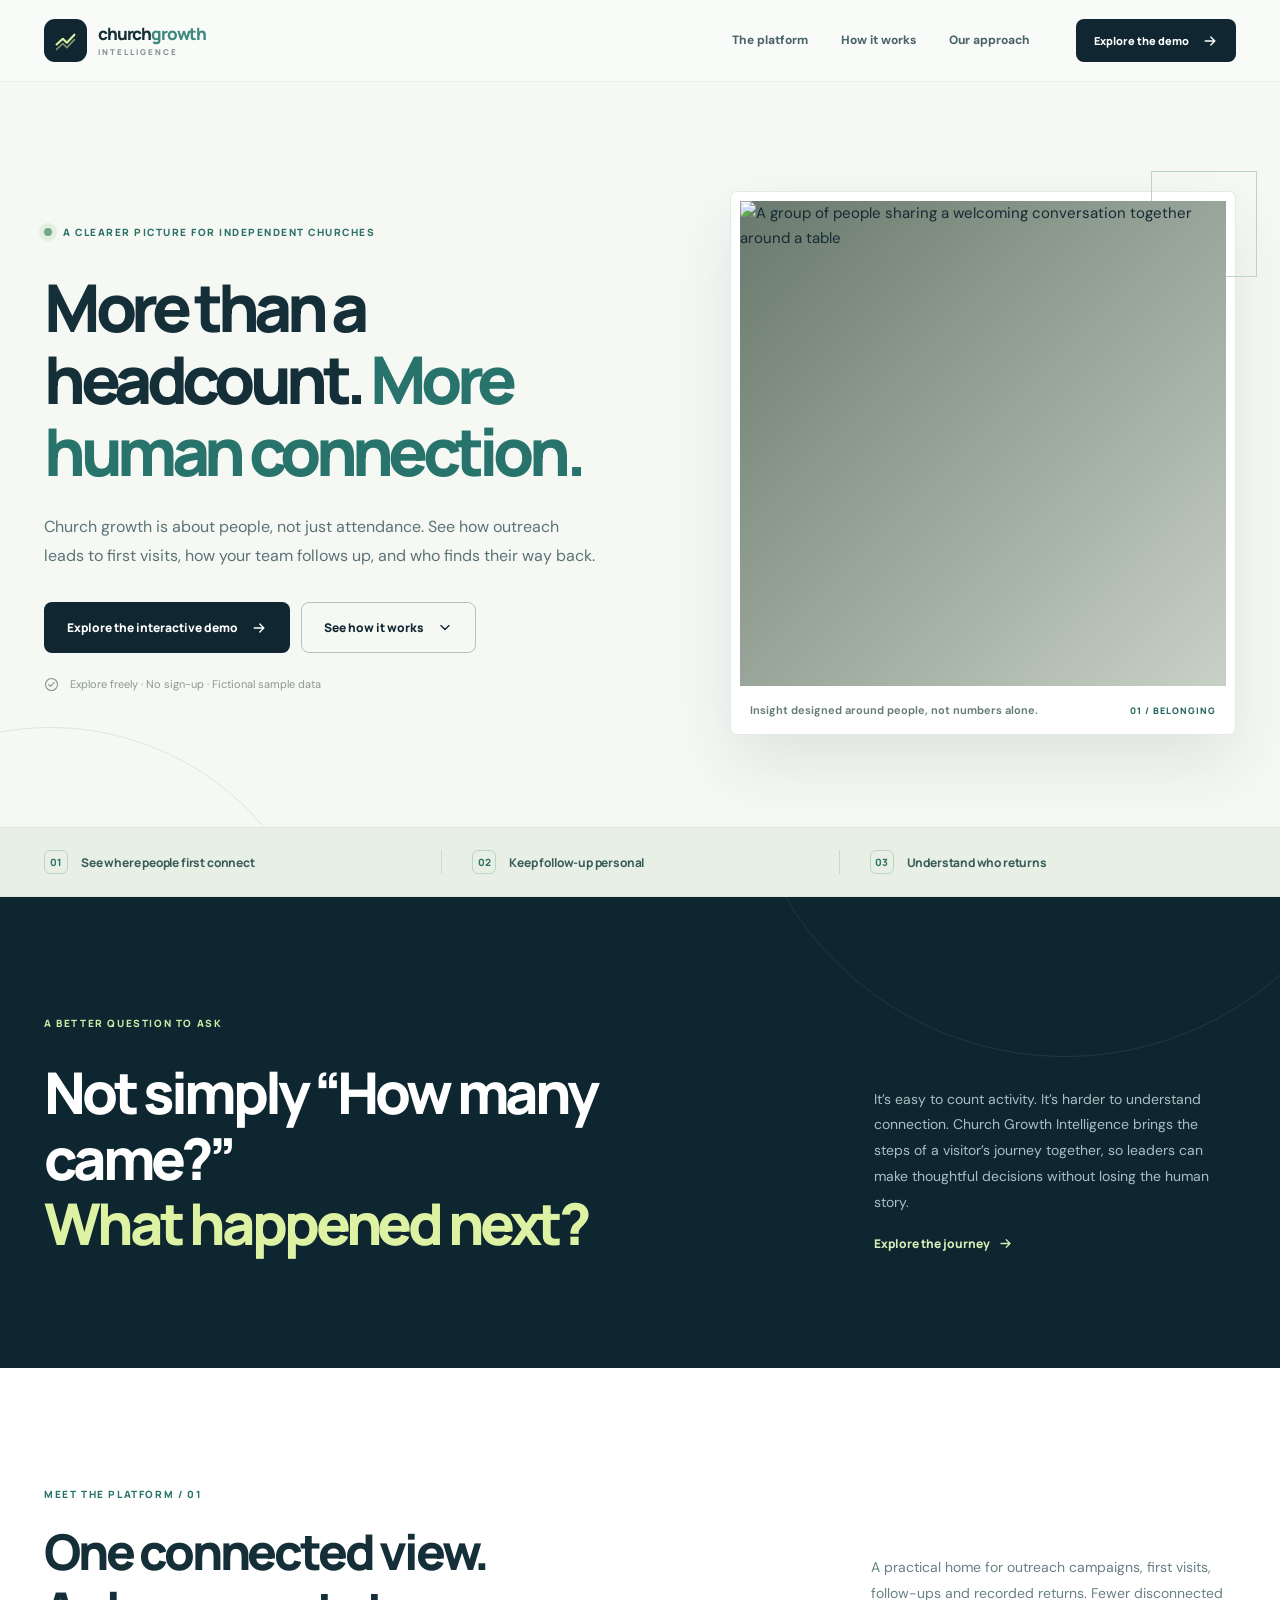
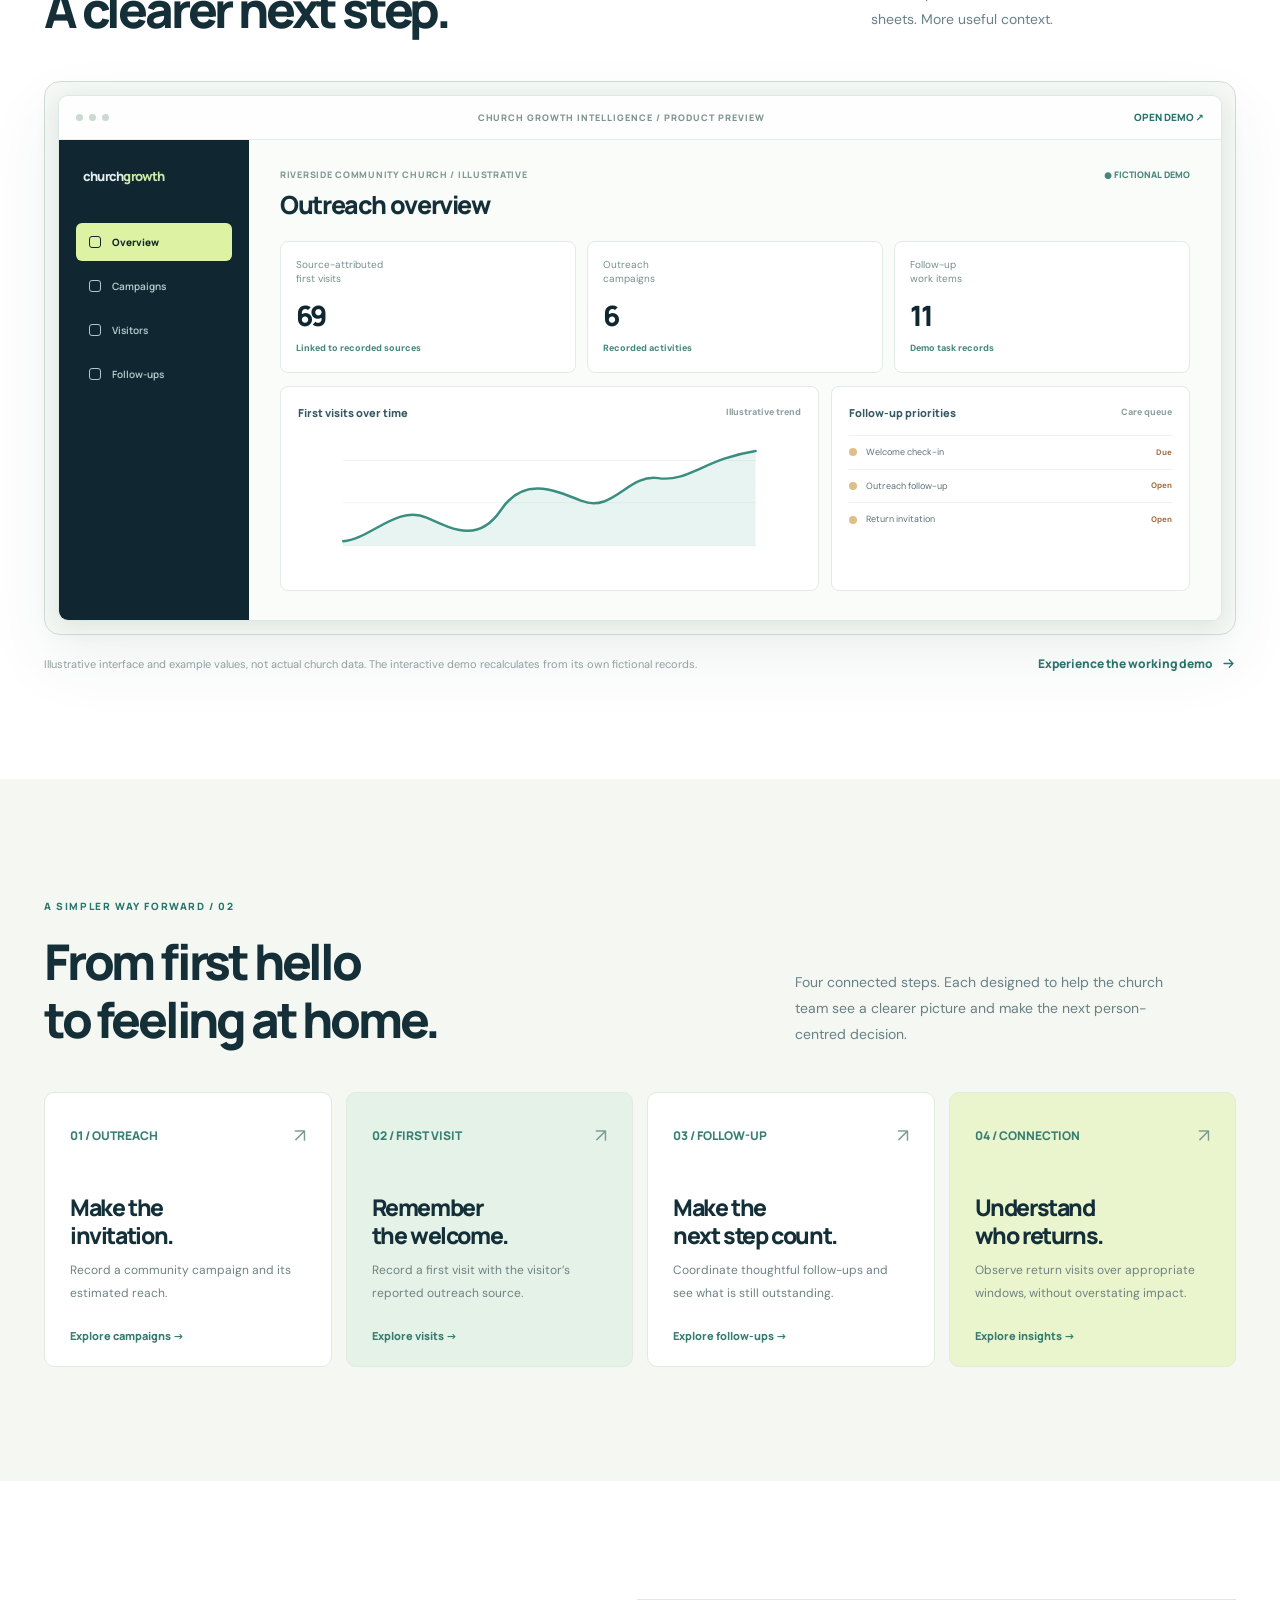
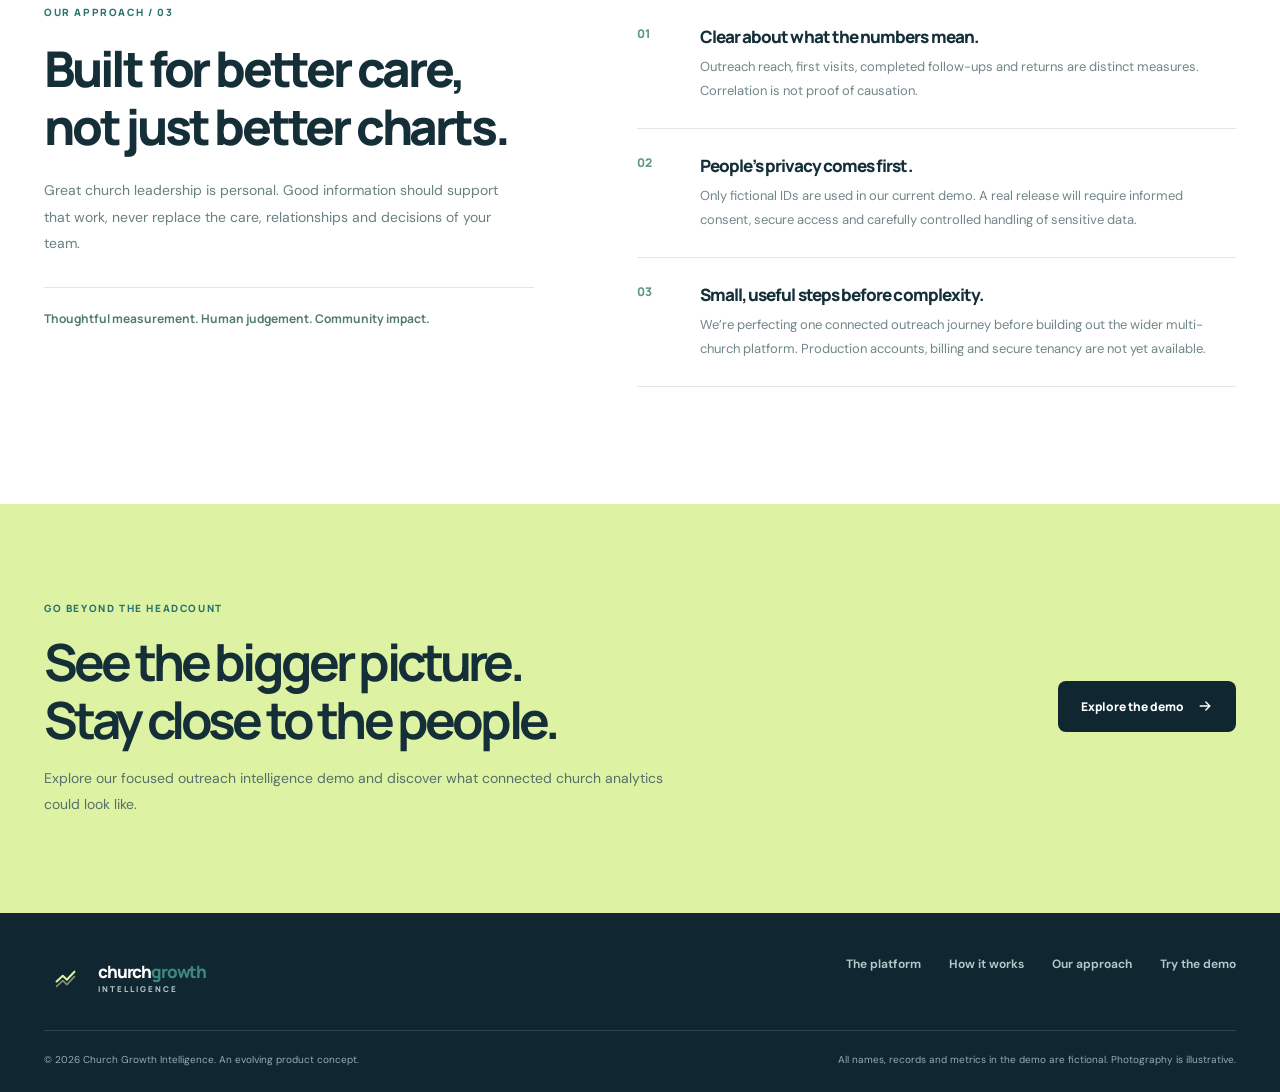
==== commit d14e6427: "Redesign church analytics landing with original Landbook-informed premium SaaS storytelling" ====
--- a/index.html
+++ b/index.html
@@ -1,353 +1,108 @@
 <!doctype html>
 <html lang="en">
 <head>
-<meta charset="utf-8">
-<meta name="viewport" content="width=device-width,initial-scale=1">
-<meta name="theme-color" content="#102b3b">
-<meta name="description" content="Understand attendance trends, outreach impact and visitor follow-up in one thoughtful church intelligence workspace. Church Growth Intelligence is a multi-church SaaS concept.">
-<title>Church Growth Intelligence — Understand your church. Strengthen your impact.</title>
-<link rel="preconnect" href="https://fonts.googleapis.com">
-<link rel="preconnect" href="https://fonts.gstatic.com" crossorigin>
-<link href="https://fonts.googleapis.com/css2?family=DM+Sans:wght@400;500;600;700;800&family=Manrope:wght@400;500;600;700;800&display=swap" rel="stylesheet">
-<style>
-:root{--ink:#102e3b;--navy:#102b3b;--navy2:#0a2331;--teal:#347e78;--text:#304b55;--muted:#647982;--line:#dfe6e4;--paper:#fff;--cream:#f6f7f4;--sage:#e8f1ed;--sand:#ebe8df;--gold:#bda678}
-*,*::before,*::after{box-sizing:border-box}
-html{scroll-behavior:smooth;scroll-padding-top:90px}
-body{margin:0;background:var(--cream);color:var(--ink);font:400 15px/1.65 'DM Sans',Arial,sans-serif;-webkit-font-smoothing:antialiased}
-button,a{font:inherit}a{color:inherit;text-decoration:none}button{cursor:pointer}
-h1,h2,h3,h4,p{margin-top:0}h1,h2,h3{font-family:'Manrope',Arial,sans-serif;letter-spacing:-.052em}img{display:block;max-width:100%}
-::selection{color:#102b3b;background:#c8e7de}.wrap{width:min(1180px,calc(100% - 72px));margin:auto}
-.visually-hidden{position:absolute;width:1px;height:1px;padding:0;margin:-1px;overflow:hidden;clip:rect(0,0,0,0);white-space:nowrap;border:0}
-.skip{position:absolute;top:-100px;left:12px;z-index:99;background:#fff;padding:10px 14px}.skip:focus{top:12px}
-:focus-visible{outline:3px solid #63a59d;outline-offset:4px}
-.site-header{position:sticky;top:0;z-index:20;background:#f9faf8ec;border-bottom:1px solid #102b3b12;backdrop-filter:blur(17px)}
-.site-nav{height:78px;display:flex;justify-content:space-between;align-items:center;gap:40px}
-.brand{display:flex;align-items:center;gap:11px;white-space:nowrap}
-.brand-symbol{width:38px;height:38px;display:grid;place-items:center;background:var(--navy);border-radius:9px;color:#c3e5da}
-.brand-text{display:flex;flex-direction:column;line-height:1}
-.brand-main{font:800 17px/1.15 Manrope,Arial,sans-serif;letter-spacing:-.06em;color:var(--navy)}
-.brand-main i{color:var(--teal);font-style:normal}
-.brand-sub{font:800 8px/1.8 Manrope,Arial,sans-serif;letter-spacing:.28em;color:#6e817f}
-.nav-links{display:flex;align-items:center;gap:34px;margin-left:auto}
-.nav-links a{font-size:12px;font-weight:700;color:#526a72;transition:color .2s}
-.nav-links a:hover{color:#116c65}
-.nav-cta{display:inline-flex;align-items:center;justify-content:center;gap:15px;background:var(--navy);color:#fff;border-radius:7px;padding:12px 18px;font:700 12px Manrope,sans-serif;white-space:nowrap;transition:background .2s,transform .2s}
-.nav-cta:hover,.button-main:hover{background:#205064;transform:translateY(-1px)}
-.nav-cta span{font-size:17px;line-height:1}.menu-button{display:none;border:0;background:transparent;color:var(--navy);font-size:25px;padding:8px}
-.pill{display:inline-flex;align-items:center;gap:8px;font:700 10px Manrope,sans-serif;letter-spacing:.09em;text-transform:uppercase;color:#38746d}
-.pill::before{content:"";width:7px;height:7px;background:#64a597;border-radius:50%}
-.hero{padding:84px 0 103px;background:#f6f8f5}
-.hero-grid{display:grid;grid-template-columns:1fr .98fr;align-items:center;gap:72px}
-.hero-copy h1{font-size:clamp(46px,4.55vw,69px);line-height:1.105;font-weight:800;max-width:630px;margin:21px 0 24px}
-.hero-copy h1 em{font-style:normal;color:var(--teal)}
-.hero-copy .lead{font-size:16px;line-height:1.85;color:#617680;max-width:510px;margin:0 0 31px}
-.hero-actions{display:flex;align-items:center;gap:12px;flex-wrap:wrap}
-.button-main,.button-secondary{display:inline-flex;align-items:center;justify-content:center;gap:18px;min-height:47px;padding:12px 21px;border:1px solid transparent;border-radius:7px;font:750 12px Manrope,sans-serif;transition:background .2s,transform .2s,color .2s}
-.button-main{color:#fff;background:var(--navy)}
-.button-secondary{color:var(--navy);background:transparent;border-color:#cbd8d4}
-.button-secondary:hover{background:#e4eeea}
-.button-main span,.button-secondary span{font-size:17px}
-.hero-note{margin-top:25px;display:flex;align-items:center;gap:10px;color:#7c8b88;font-size:11px}
-.hero-note::before{content:"";width:6px;height:6px;border-radius:50%;background:#79aa9d;flex:none}
-.hero-image-wrap{margin:0;position:relative;padding:11px;background:#fff;border:1px solid #e1e9e4;box-shadow:0 30px 65px #17384514}
-.hero-image-wrap img{width:100%;height:465px;object-fit:cover;object-position:center 42%;filter:saturate(.83) contrast(1.03)}
-.hero-image-wrap figcaption{display:flex;justify-content:space-between;align-items:center;gap:12px;padding:12px 6px 0;font:600 10px Manrope,sans-serif;letter-spacing:.02em;color:#768783}
-.hero-image-wrap figcaption b{color:#335d5e;font-weight:800}
-.hero-image-wrap::after{content:"";width:91px;height:91px;border:1px solid #b5d4c9;position:absolute;right:-19px;top:-19px;z-index:-1}
-.intro-ribbon{background:#e7eeea;border-block:1px solid #dae5df}
-.intro-inner{display:flex;justify-content:center;align-items:center;gap:55px;padding:19px 0}
-.intro-inner span{font:700 11px Manrope,sans-serif;color:#36565e;letter-spacing:.015em;white-space:nowrap}
-.intro-inner span+span{position:relative}
-.intro-inner span+span::before{content:"";position:absolute;left:-29px;top:50%;width:3px;height:3px;border-radius:50%;background:#84ada3}
-.section{padding:108px 0}
-.eyebrow{display:inline-block;font:800 10px Manrope,sans-serif;letter-spacing:.17em;text-transform:uppercase;color:var(--teal)}
-.section-head{display:flex;align-items:end;justify-content:space-between;gap:40px;margin-bottom:42px}
-.section-head h2,.editorial-copy h2,.process-head h2,.end-cta h2{font-size:clamp(34px,3.55vw,48px);line-height:1.19;font-weight:750;margin:14px 0 0;max-width:675px}
-.section-head p{max-width:365px;color:var(--muted);font-size:14px;line-height:1.8;margin:0}
-.product-section{background:#fff}
-.product-frame{border:1px solid #d7e1df;border-radius:14px;background:#fff;box-shadow:0 25px 60px #11344314;overflow:hidden}
-.windowbar{height:43px;display:flex;align-items:center;justify-content:space-between;padding:0 18px;border-bottom:1px solid #e8eeeb;background:#fdfefe;color:#7e9292;font-size:10px;letter-spacing:.11em;font-weight:800}
-.windowdots{display:flex;gap:6px}
-.windowdots i{display:block;width:7px;height:7px;background:#ccd9d6;border-radius:50%}
-.product-app{display:grid;grid-template-columns:188px minmax(0,1fr);min-height:530px}
-.app-side{background:#102c3c;padding:26px 15px;color:#b9cbd2}
-.app-tenant{display:flex;align-items:center;gap:9px;font:800 12px Manrope,sans-serif;color:#fff;padding:0 8px 25px;margin-bottom:14px;border-bottom:1px solid #ffffff20}
-.app-tenant b{width:23px;height:23px;background:#2b595c;border-radius:5px;display:grid;place-items:center;color:#a5e0cc;font-size:16px}
-.side-link{display:block;border-radius:5px;color:#b3c6cd;font:600 11px Manrope,sans-serif;padding:12px 13px;margin-bottom:5px}
-.side-link.active{background:#ffffff16;color:#fff}
-.side-link span{display:inline-block;width:20px;color:#8ec8b9}
-.side-label{font:800 8px Manrope,sans-serif;letter-spacing:.15em;color:#83a5ae;padding:25px 13px 10px}
-.app-content{padding:34px 38px 35px;background:#f9fbf9}
-.app-overline{display:flex;justify-content:space-between;align-items:center;color:#79908e;font-size:10px;font-weight:700;gap:10px}
-.app-overline em{font-style:normal;display:inline-flex;gap:6px;align-items:center}
-.app-overline em::before{content:"";height:6px;width:6px;border-radius:50%;background:#57a391}
-.app-content h3{font:800 25px Manrope,sans-serif;letter-spacing:-.045em;margin:8px 0 24px}
-.stats{display:grid;grid-template-columns:repeat(4,1fr);gap:12px}
-.stat{background:#fff;border:1px solid #e3ebe7;padding:17px;border-radius:8px}
-.stat-label{display:block;font:600 10px Manrope,sans-serif;color:#81918c;line-height:1.4;min-height:27px}
-.stat strong{display:block;font:800 27px Manrope,sans-serif;letter-spacing:-.06em;color:#143546;margin:11px 0 4px}
-.stat small{display:block;color:#2c8b78;font-size:9px;font-weight:700}
-.app-charts{display:grid;grid-template-columns:1.25fr .75fr;gap:12px;margin-top:14px}
-.app-panel{border:1px solid #e3ebe7;border-radius:8px;background:#fff;padding:20px 20px 12px;min-width:0}
-.panel-title{display:flex;justify-content:space-between;align-items:center;gap:9px;font:800 11px Manrope,sans-serif;color:#294956;margin-bottom:14px}
-.panel-title small{font-size:9px;color:#91a09b}
-.panel-svg{height:150px;width:100%;overflow:visible}
-.campaign-row{padding:10px 0;border-bottom:1px solid #ecf1ef;display:flex;align-items:center;justify-content:space-between;gap:10px;font-size:10px;color:#526a72}
-.campaign-row:last-child{border-bottom:0}
-.campaign-row b{font-weight:800;color:#244652}
-.campaign-row strong{font:800 13px Manrope,sans-serif;color:#328475}
-.campaign-row small{display:block;font-size:9px;color:#94a09e;margin-top:3px}
-.preview-foot{display:flex;align-items:center;justify-content:space-between;gap:22px;margin-top:20px}
-.preview-foot p{font-size:11px;color:#8a9994;margin:0}
-.text-link{font:800 12px Manrope,sans-serif;color:#24766f;white-space:nowrap}
-.text-link:hover{text-decoration:underline;text-underline-offset:4px}
-.insights-section{background:#f5f7f4}
-.insight-list{display:grid;grid-template-columns:repeat(3,1fr);border-top:1px solid #cedcd7;border-bottom:1px solid #cedcd7}
-.insight-item{padding:30px 31px 17px;border-right:1px solid #cedcd7;min-width:0}
-.insight-item:first-child{padding-left:0}.insight-item:last-child{border-right:0;padding-right:0}
-.insight-number{font:700 11px Manrope,sans-serif;color:#4f9085}
-.insight-item h3{font-size:21px;line-height:1.25;letter-spacing:-.045em;margin:26px 0 13px;font-weight:750}
-.insight-item p{font-size:13px;color:#697f82;line-height:1.85;max-width:315px}
-.insight-item .text-link{display:inline-block;margin-top:7px}
-.process-section{background:var(--navy2);color:#fff;padding:100px 0 108px}
-.process-head{display:flex;justify-content:space-between;align-items:end;gap:45px;margin-bottom:46px}
-.process-head .eyebrow{color:#b8d9ca}
-.process-head h2{max-width:610px}
-.process-head p{font-size:14px;color:#a5bcc4;max-width:320px;margin:0;line-height:1.9}
-.process-track{display:grid;grid-template-columns:repeat(4,1fr);border-top:1px solid #52717b;padding-top:29px;gap:25px}
-.process-item{position:relative;padding-right:12px}
-.process-item::before{content:"";width:9px;height:9px;border-radius:50%;background:#a0d7c4;border:3px solid var(--navy2);outline:1px solid #8bbfaf;position:absolute;top:-34px;left:1px}
-.process-number{color:#7baaa4;font:800 12px Manrope,sans-serif}
-.process-item h3{font:750 17px Manrope,sans-serif;letter-spacing:-.035em;margin:23px 0 8px}
-.process-item p{font-size:12px;color:#a1b5ba;line-height:1.85}
-.process-end{margin-top:39px;color:#b6c7ca;font-size:11px}
-.people-section{background:#fff}
-.people-grid{display:grid;grid-template-columns:.95fr 1.05fr;gap:90px;align-items:center}
-.people-photo{margin:0;background:#e1e9e3;border:10px solid #f7f9f7}
-.people-photo img{width:100%;height:455px;object-fit:cover;object-position:50% 45%;filter:saturate(.82)}
-.people-photo figcaption{padding:9px 0 3px;font-size:10px;color:#82928e}
-.editorial-copy h2{margin:17px 0 19px}
-.editorial-copy>p{font-size:15px;color:#667981;max-width:525px;line-height:1.9;margin-bottom:32px}
-.principle{display:grid;grid-template-columns:30px 1fr;gap:17px;border-top:1px solid #e1e9e6;padding:19px 0}
-.principle .number{font:800 10px Manrope,sans-serif;color:var(--teal);padding-top:4px}
-.principle b{display:block;font:800 13px Manrope,sans-serif;color:#214551;margin-bottom:5px}
-.principle span:last-child{font-size:12px;color:#6b7e80;line-height:1.7}
-.end-cta{padding:88px 0 90px;background:#dfece6}
-.end-cta-inner{display:flex;align-items:center;justify-content:space-between;gap:55px}
-.end-cta h2{max-width:700px;margin:14px 0 14px}
-.end-cta p{color:#647a7c;max-width:620px;font-size:14px;margin:0}
-.end-cta .button-main{flex:none}
-.site-footer{background:#102b3b;color:#b6c8cd;padding:40px 0 24px}
-.footer-top{display:flex;justify-content:space-between;align-items:center;gap:35px;padding-bottom:34px;border-bottom:1px solid #ffffff24}
-.site-footer .brand-main{color:#fff}.site-footer .brand-sub{color:#9cb6b9}
-.footer-links{display:flex;gap:27px;font-size:12px}
-.footer-links a:hover{color:#fff}
-.footer-base{padding-top:21px;display:flex;justify-content:space-between;gap:30px;font-size:10px;color:#93aab1}
-.footer-base p{margin:0}
-.reveal{opacity:0;transform:translateY(15px);transition:opacity .75s ease,transform .75s cubic-bezier(.2,.8,.2,1)}
-.reveal.visible{opacity:1;transform:none}
-@media(max-width:1100px){.hero-grid{gap:35px}.hero-copy h1{font-size:clamp(42px,5vw,60px)}.hero-image-wrap img{height:410px}.people-grid{gap:50px}.app-content{padding:25px}.stats{gap:8px}.stat{padding:12px}}
-@media(max-width:850px){.nav-links{gap:17px}.nav-links a{font-size:11px}.hero-grid{grid-template-columns:1fr 1fr}.hero-copy h1{font-size:43px}.hero-image-wrap img{height:380px}.intro-inner{gap:24px}.intro-inner span+span::before{left:-14px}.section{padding:80px 0}.section-head{align-items:start;flex-direction:column;gap:14px}.section-head p{max-width:650px}.app-side{padding:18px 8px}.product-app{grid-template-columns:135px minmax(0,1fr)}.app-tenant{font-size:9px}.side-link{font-size:9px}.app-charts{grid-template-columns:1fr}.panel-svg{height:130px}.people-grid{gap:30px}.people-photo img{height:400px}.end-cta-inner{align-items:start;flex-direction:column;gap:24px}}
-@media(max-width:650px){.wrap{width:min(100% - 38px,520px)}.site-nav{height:68px;gap:14px}.brand-main{font-size:16px}.brand-symbol{width:34px;height:34px}.nav-links{display:none;position:absolute;top:68px;left:0;right:0;background:#fbfcfa;padding:22px 24px 25px;box-shadow:0 12px 28px #102b3b1b;border-bottom:1px solid #dce7e0;flex-direction:column;align-items:flex-start;gap:17px}.nav-links.open{display:flex}.nav-links a{font-size:14px}.site-nav>.nav-cta{margin-left:auto;font-size:10px;padding:11px 12px;gap:5px}.menu-button{display:block}.hero{padding:58px 0 66px}.hero-grid{grid-template-columns:1fr;gap:39px}.hero-copy h1{font-size:clamp(43px,10vw,59px);max-width:520px}.hero-copy .lead{font-size:15px}.hero-image-wrap img{height:370px}.intro-inner{flex-wrap:wrap;justify-content:start;gap:11px 28px}.intro-inner span{font-size:10px}.intro-inner span+span::before{display:none}.section{padding:70px 0}.section-head h2,.editorial-copy h2,.process-head h2,.end-cta h2{font-size:clamp(31px,8.5vw,41px)}.product-app{grid-template-columns:1fr}.app-side{display:none}.app-content{padding:21px 14px}.app-content h3{font-size:21px}.stats{grid-template-columns:repeat(2,1fr);gap:8px}.stat strong{font-size:23px}.app-charts{grid-template-columns:1fr}.panel-svg{height:125px}.insight-list{grid-template-columns:1fr}.insight-item{padding:26px 0;border-right:0;border-bottom:1px solid #d2dfd8}.insight-item:last-child{border-bottom:0}.insight-item h3{margin:14px 0 9px}.process-section{padding:70px 0}.process-head{display:block;margin-bottom:32px}.process-head p{margin-top:17px}.process-track{grid-template-columns:1fr 1fr;gap:25px 20px}.people-grid{grid-template-columns:1fr;gap:29px}.people-photo img{height:350px}.end-cta{padding:67px 0}.end-cta .button-main{width:100%}.footer-top{align-items:start;flex-direction:column}.footer-links{flex-wrap:wrap;gap:15px 22px}.footer-base{flex-direction:column;gap:7px}}
-@media(max-width:400px){.site-nav>.nav-cta{font-size:0;padding:10px 12px}.site-nav>.nav-cta span{font-size:18px}.hero-copy h1{font-size:42px}.hero-image-wrap img{height:275px}.button-main,.button-secondary{padding:12px 15px;gap:8px}.process-track{grid-template-columns:1fr}.process-item{padding-bottom:9px}}
-@media(prefers-reduced-motion:reduce){html{scroll-behavior:auto}.reveal{opacity:1;transform:none;transition:none}.hero-image-wrap img{transition:none}}
-
-/* Nord 2.0 — cohesive editorial landing + actual app preview */
-:root{--ink:#122f3d;--navy:#102b3d;--navy2:#0a2332;--teal:#28796f;--muted:#627983;--cream:#f5f8f5}
-body{background:#f7f9f7;color:var(--ink)}
-.hero{background:radial-gradient(ellipse at 15% 25%,#ecf4ef 0,transparent 50%),linear-gradient(115deg,#fbfcfa,#eff4ef);padding:106px 0 113px}
-.hero-grid{grid-template-columns:1.06fr .94fr;gap:88px}
-.hero-copy h1{font-size:clamp(50px,5vw,78px);line-height:1.07;letter-spacing:-.069em;max-width:690px;margin-top:24px}
-.hero-copy h1 em{color:#2d8376}
-.hero-copy .lead{font-size:16px;max-width:490px;line-height:1.85}
-.hero-image-wrap{border-radius:5px;padding:10px;box-shadow:0 23px 60px #102b3d1b;transform:rotate(1deg)}
-.hero-image-wrap img{height:480px;filter:saturate(.87) contrast(1.01)}
-.hero-image-wrap figcaption{letter-spacing:0}
-.site-nav{height:82px}.brand-main{font-size:17px}.nav-links a{font-size:12px}.nav-cta{font-size:12px}
-.intro-ribbon{background:#12374a;border-color:#12374a}
-.intro-inner{padding:18px 0}
-.intro-inner span{color:#dcece5;font-size:11px}
-.intro-inner span+span::before{background:#8eb8af}
-.product-section{padding-top:112px;padding-bottom:120px}
-.section-head{margin-bottom:36px}
-.section-head h2{font-size:clamp(38px,3.8vw,54px);letter-spacing:-.06em}
-.live-preview-toolbar{display:flex;align-items:end;justify-content:space-between;gap:20px;max-width:1180px;margin:0 auto 15px}
-.live-preview-heading{display:flex;flex-direction:column;gap:2px}
-.live-preview-heading strong{font:800 18px Manrope,Arial,sans-serif;letter-spacing:-.04em}
-.preview-tabs{display:inline-flex;align-items:center;gap:5px;padding:5px;background:#eef3ef;border:1px solid #dce8e0;border-radius:9px}
-.preview-tab{appearance:none;border:0;background:transparent;border-radius:6px;padding:10px 14px;font:750 11px Manrope,Arial,sans-serif;color:#687e7d;transition:background .2s,color .2s;cursor:pointer}
-.preview-tab:hover{color:#164755;background:#e3ece7}
-.preview-tab.active{background:#fff;box-shadow:0 2px 7px #15363f13;color:#113f4e}
-.live-product-frame{padding:11px;background:#e8efea;border:1px solid #d9e4df;border-radius:13px;box-shadow:0 24px 70px #0e334017}
-.live-product-window{background:#fff;border:1px solid #d4e0db;border-radius:9px;overflow:hidden}
-.live-browser-top{height:44px;padding:0 20px;display:flex;align-items:center;justify-content:space-between;gap:15px;border-bottom:1px solid #e2eae7;background:#fafcfb}
-.live-browser-top span{font:800 9px Manrope,Arial,sans-serif;letter-spacing:.13em;color:#8a9a97}
-.live-browser-top a{font:800 10px Manrope,Arial,sans-serif;color:#2f8375;white-space:nowrap}
-.live-browser-top a:hover{text-decoration:underline;text-underline-offset:3px}
-.live-product-window iframe{width:100%;height:685px;border:0;background:#f6f8f7;display:block}
-.preview-foot{margin-top:18px}
-.insights-section{padding-block:112px}
-.insight-list{gap:19px;border:0}
-.insight-item{background:#fff;padding:36px 30px 29px!important;border:1px solid #dfe9e5!important;border-radius:10px;min-height:305px;transition:transform .25s,box-shadow .25s}
-.insight-item:hover{transform:translateY(-4px);box-shadow:0 17px 30px #123d4220}
-.insight-item h3{font-size:24px;margin:29px 0 16px;line-height:1.21}
-.insight-item p{min-height:83px}
-.insight-item .text-link{margin-top:8px}
-.process-section{background:#0d2d3d;padding-block:113px}
-.process-head h2{font-size:clamp(39px,3.7vw,52px);max-width:690px}
-.people-section{padding-block:120px}
-.people-grid{gap:100px}
-.people-photo{border:0;position:relative}
-.people-photo img{height:500px}
-.people-photo figcaption{padding:13px 0}
-.editorial-copy h2{font-size:clamp(39px,3.75vw,53px);line-height:1.17}
-.end-cta{background:#e2f0e8;padding:100px 0}
-.end-cta h2{font-size:clamp(39px,3.8vw,52px)}
-.site-footer{background:#0e2d3e}
-@media(max-width:1050px){.hero-grid{gap:45px}.hero-copy h1{font-size:clamp(46px,5.3vw,65px)}.hero-image-wrap img{height:440px}.people-grid{gap:45px}.live-product-window iframe{height:615px}}
-@media(max-width:850px){.hero-grid{gap:35px}.hero-copy h1{font-size:46px}.hero-image-wrap img{height:390px}.insight-item{padding:27px 21px!important;min-height:315px}.insight-item h3{font-size:20px}.live-product-window iframe{height:620px}}
-@media(max-width:650px){.site-nav{height:68px}.hero{padding:65px 0 80px}.hero-grid{grid-template-columns:1fr;gap:45px}.hero-copy h1{font-size:clamp(47px,11vw,62px)}.hero-image-wrap{transform:none}.hero-image-wrap img{height:365px}.intro-inner{gap:10px 21px}.product-section{padding:75px 0 82px}.section-head h2{font-size:36px}.live-preview-toolbar{flex-direction:column;align-items:flex-start;gap:16px}.preview-tabs{width:100%;justify-content:space-between}.preview-tab{font-size:10px;padding:10px 8px}.live-product-frame{padding:5px}.live-browser-top{padding:0 10px}.live-browser-top span{font-size:7px;letter-spacing:.06em}.live-browser-top a{font-size:9px}.live-product-window iframe{height:605px}.insight-list{gap:13px}.insight-item{min-height:0;padding:27px 22px!important}.insight-item p{min-height:0}.insights-section{padding:74px 0}.people-section{padding:75px 0}.people-photo img{height:360px}.editorial-copy h2{font-size:36px}.end-cta{padding:76px 0}}
-@media(max-width:400px){.hero-copy h1{font-size:44px}.live-browser-top span{display:none}.preview-tab{font-size:9px}.live-product-window iframe{height:630px}}
-
-
-/* Original editorial expression informed by bold, friendly marketplace design. */
-:root{--ink:#12292c;--navy:#132d38;--navy2:#0d2630;--teal:#286e62;--muted:#587173;--cream:#f7faf6;--lime:#dff4a6}
-body{background:#fafcf9;color:var(--ink)}
-.site-header{background:#ffffffed;border-color:#e2e9e4}.site-nav{height:76px}
-.brand-symbol{background:#172f39}.brand-symbol svg{color:var(--lime)}.nav-links a{color:#2c4246}
-.nav-cta,.button-main{background:#102b31;border-radius:7px}
-.hero{padding:95px 0 107px;background:#dff4a6}.hero-grid{grid-template-columns:1.02fr .98fr;gap:60px}
-.hero-copy h1{color:#162d30;font-size:clamp(51px,5.5vw,79px);letter-spacing:-.075em;line-height:1.04;font-weight:800}
-.hero-copy h1 em{color:#286f62}.hero-copy .lead{color:#405d53;font-size:17px;line-height:1.75}
-.pill{color:#2b675a;font-size:11px;font-weight:800}.pill:before{background:#133f39}
-.button-secondary{background:#e9f8c5;border-color:#a2b991;color:#193b34}.button-secondary:hover{background:#f1ffd8}
-.hero-note{color:#527260}
-.hero-image-wrap{transform:rotate(-1.1deg);padding:0;border:9px solid #fff;box-shadow:14px 16px 0 #b5d28d,0 24px 52px #25423125;border-radius:6px}
-.hero-image-wrap::after{display:none}.hero-image-wrap img{height:445px;filter:saturate(.84)}
-.hero-image-wrap figcaption{background:white;padding:13px 12px 5px;color:#3c554d}
-.intro-ribbon{background:#132d38;border:0}.intro-inner{padding:23px 0;justify-content:space-between}
-.intro-inner span{font-size:12px;font-weight:800;color:#edf7ee}
-.quick-paths{padding:31px 0 16px;background:#fff}
-.quick-paths-inner{display:grid;grid-template-columns:repeat(3,1fr);gap:12px}
-.quick-path{position:relative;display:flex;flex-direction:column;gap:12px;background:#eef5ec;border:1px solid #e0e9e2;padding:23px 25px;min-height:149px;border-radius:10px;transition:transform .2s,background .2s}
-.quick-path:nth-child(2){background:#e5f3d1}.quick-path:nth-child(3){background:#ecf1f8}.quick-path:hover{background:#dff4a6;transform:translateY(-3px)}
-.quick-path-num{font:800 10px Manrope,Arial,sans-serif;letter-spacing:.08em;color:#4f7467}
-.quick-path strong{font:800 21px/1.18 Manrope,Arial,sans-serif;letter-spacing:-.055em;max-width:270px}
-.quick-path-arrow{position:absolute;bottom:19px;right:20px;font-size:18px;font-weight:800}
-.product-section{padding-top:94px;background:#fff}.section-head h2{font-weight:800;letter-spacing:-.07em;font-size:clamp(39px,4.1vw,58px)}
-.live-product-frame{padding:8px;border-color:#d3e0d4;box-shadow:0 15px 45px #213e351a}
-.insights-section{background:#f7faf5}.insight-item{box-shadow:none!important}.insight-item:first-child{background:#e4f5ce}.insight-item:nth-child(2){background:#e9f1f2}.insight-item:nth-child(3){background:#f4eee1}.insight-item h3{font-size:24px;font-weight:800}
-.process-section{background:#122e3b}.process-item::before{background:#dff4a6}
-.editorial-copy h2,.end-cta h2{font-weight:800;letter-spacing:-.07em}.end-cta{background:#dff4a6}.site-footer{background:#122e3b}
-@media(max-width:1050px){.hero-grid{gap:35px}.hero-copy h1{font-size:clamp(45px,5.5vw,66px)}.hero-image-wrap img{height:402px}.quick-path strong{font-size:18px}}
-@media(max-width:650px){.hero{padding:65px 0 77px}.hero-grid{grid-template-columns:1fr;gap:38px}.hero-copy h1{font-size:clamp(44px,11vw,62px)}.hero-copy .lead{font-size:15px}.hero-image-wrap{transform:none;box-shadow:8px 10px 0 #b5d28d}.hero-image-wrap img{height:335px}.quick-paths-inner{grid-template-columns:1fr;gap:10px}.quick-path{padding:18px 20px;min-height:94px}.quick-path strong{font-size:20px}.intro-inner span{font-size:10px}.section-head h2{font-size:37px}}
-
-
-/* Focused MVP landing experience: no embedded app or heavyweight iframe */
-.mvp-story{padding:95px 0 110px;background:#fbfdfb}
-.mvp-heading{max-width:860px;margin:0 0 38px}
-.mvp-heading h2{font:800 clamp(37px,4.4vw,62px)/1.11 Manrope,Arial,sans-serif;letter-spacing:-.07em;color:#172f38;margin:15px 0 17px}
-.mvp-heading p{max-width:640px;font-size:15px;color:#5b7374;line-height:1.8}
-.mvp-path{display:grid;grid-template-columns:repeat(4,1fr);gap:12px;margin:38px 0 65px}
-.mvp-path a{min-height:180px;display:flex;flex-direction:column;position:relative;padding:22px 20px;background:#f0f5ec;border:1px solid #e2e9dc;border-radius:10px;transition:transform .18s,background .18s}
-.mvp-path a:nth-child(2){background:#e7f1f0}.mvp-path a:nth-child(3){background:#f4f0e8}.mvp-path a:nth-child(4){background:#dff4a6}
-.mvp-path a:hover{transform:translateY(-3px);background:#e7f7c8}
-.mvp-step{color:#46756e;font:800 9px Manrope,sans-serif;letter-spacing:.1em}
-.mvp-path strong{margin:27px 0 7px;font:800 17px/1.25 Manrope,sans-serif;letter-spacing:-.045em}
-.mvp-path a>span:nth-of-type(2){color:#688281;font-size:11px;line-height:1.65;padding-right:16px}
-.mvp-path b{position:absolute;bottom:20px;right:19px;font-size:19px}
-.mvp-demo-box{display:grid;grid-template-columns:.86fr 1.14fr;gap:38px;align-items:center;background:#132d3b;color:#fff;border-radius:15px;padding:47px 40px 47px 51px;overflow:hidden}
-.mvp-demo-copy .eyebrow{color:#c7eda8}
-.mvp-demo-copy h3{font:800 clamp(30px,3.3vw,46px)/1.12 Manrope,sans-serif;letter-spacing:-.065em;margin:18px 0}
-.mvp-demo-copy p{color:#c0d3d7;font-size:13px;max-width:390px;line-height:1.85;margin-bottom:26px}
-.mvp-demo-copy .button-main{background:#dff4a6;color:#173335}
-.mvp-demo-copy .button-main:hover{background:#f0ffce}
-.mvp-preview{border-radius:10px;background:#f7faf8;color:#183846;box-shadow:0 18px 45px #0418233b;padding:27px 28px;transform:rotate(1deg)}
-.mvp-preview-title{font:800 9px Manrope,sans-serif;letter-spacing:.12em;color:#678486;display:flex;justify-content:space-between;gap:10px}
-.mvp-preview-title span:last-child{color:#288472}
-.mvp-preview-h{font:800 21px Manrope,sans-serif;letter-spacing:-.05em;margin:18px 0}
-.mvp-preview-cards{display:grid;grid-template-columns:repeat(3,1fr);gap:9px}
-.mvp-preview-cards div{padding:14px;background:#fff;border:1px solid #e5eeeb;border-radius:7px}
-.mvp-preview-cards small{display:block;font-size:10px;color:#75908e}
-.mvp-preview-cards strong{font:800 25px Manrope,sans-serif;display:block;margin:8px 0}
-.mvp-preview-chart{background:#fff;border:1px solid #e5eeeb;border-radius:7px;margin-top:10px;padding:14px}
-.mvp-preview-chart>span{font-weight:800;font-size:11px}
-.mvp-bars{margin:17px 0 5px;height:85px;display:flex;justify-content:space-around;align-items:end;gap:15px;border-bottom:1px solid #e5eeeb}
-.mvp-bars i{background:#4c9b8b;border-radius:4px 4px 0 0;flex:1}
-.mvp-preview-foot{display:block;margin-top:14px;color:#7c9190;font-size:9px;line-height:1.5}
-@media(max-width:1050px){.mvp-path{grid-template-columns:repeat(2,1fr)}.mvp-demo-box{gap:20px;padding:40px 30px}}
-@media(max-width:650px){.mvp-story{padding:65px 0}.mvp-heading h2{font-size:36px}.mvp-path{grid-template-columns:1fr 1fr;gap:9px}.mvp-path a{padding:16px 12px;min-height:156px}.mvp-path strong{font-size:15px}.mvp-path a>span:nth-of-type(2){font-size:10px}.mvp-demo-box{grid-template-columns:1fr;padding:29px 20px;gap:23px}.mvp-preview{transform:none;padding:17px}.mvp-preview-cards small{font-size:8px}.mvp-preview-cards strong{font-size:20px}}
-@media(max-width:400px){.mvp-path{grid-template-columns:1fr}.mvp-path a{min-height:116px}.mvp-path strong{margin-top:14px}.mvp-preview-title{font-size:7px}.mvp-preview-cards{gap:5px}.mvp-preview-cards div{padding:9px}}
-
-</style>
+<meta charset="utf-8"/>
+<meta name="viewport" content="width=device-width,initial-scale=1"/>
+<meta name="theme-color" content="#102732"/>
+<meta name="description" content="More than a headcount. Church Growth Intelligence connects outreach, first visits, follow-ups and observed returns for independent churches. Explore our fictional-data demo."/>
+<title>Church Growth Intelligence — More than a headcount</title>
+<link rel="preconnect" href="https://fonts.googleapis.com"/>
+<link rel="preconnect" href="https://fonts.gstatic.com" crossorigin/>
+<link href="https://fonts.googleapis.com/css2?family=DM+Sans:wght@400;500;600;700;800&family=Manrope:wght@400;500;600;700;800&display=swap" rel="stylesheet"/>
+<link rel="stylesheet" href="landing-premium.css"/>
 </head>
 <body>
-<a class="skip" href="#main">Skip to content</a>
+<a class="skip-link" href="#main">Skip to main content</a>
 <header class="site-header">
-<div class="wrap site-nav">
+<div class="container header-inner">
 <a class="brand" href="#top" aria-label="Church Growth Intelligence home">
-<span class="brand-symbol" aria-hidden="true"><svg width="23" height="23" viewBox="0 0 24 24" fill="none"><path d="M3 7.5 10 15l11-11" stroke="currentColor" stroke-width="2" stroke-linecap="round" stroke-linejoin="round"/><path d="M3 15 10 22l11-11" stroke="currentColor" stroke-width="1.5" stroke-linecap="round" stroke-linejoin="round" opacity=".5"/></svg></span>
-<span class="brand-text"><span class="brand-main">church<i>growth</i></span><span class="brand-sub">INTELLIGENCE</span></span>
+<span class="brand-mark"><svg viewBox="0 0 28 28" fill="none" aria-hidden="true"><path d="M4 18.5 11 12l4.5 4.5L24 7.5" stroke="currentColor" stroke-width="2.3" stroke-linecap="round" stroke-linejoin="round"/><path d="M4 24l7-6.5 4.5 4.5L24 13" stroke="currentColor" stroke-width="1.8" stroke-linecap="round" stroke-linejoin="round" opacity=".54"/></svg></span>
+<span><span class="brand-name">church<em>growth</em></span><span class="brand-caption">INTELLIGENCE</span></span>
 </a>
-<nav class="nav-links" id="nav-links" aria-label="Main navigation">
-<a href="#platform">Platform</a><a href="#insights">What you can learn</a><a href="#approach">How it works</a><a href="#principles">Our approach</a>
+<nav class="header-nav" aria-label="Main navigation">
+<a href="#platform">The platform</a><a href="#how">How it works</a><a href="#approach">Our approach</a>
 </nav>
-<a class="nav-cta" href="app.html#/overview">Explore the demo <span aria-hidden="true">↗</span></a>
-<button type="button" class="menu-button" id="menu-button" aria-label="Open navigation" aria-controls="nav-links" aria-expanded="false">☰</button>
+<a class="btn btn-dark header-cta" href="app.html#/overview">Explore the demo <svg viewBox="0 0 20 20" aria-hidden="true"><path d="M4 10h12m-5-5 5 5-5 5" stroke="currentColor" stroke-width="1.7" fill="none" stroke-linecap="round"/></svg></a>
+<button id="menu-toggle" class="menu-toggle" aria-label="Open navigation" aria-controls="mobile-menu" aria-expanded="false"><svg viewBox="0 0 24 24" stroke="currentColor" stroke-width="1.8" fill="none" aria-hidden="true"><path d="M4 6h16M4 12h16M4 18h16"/></svg></button>
 </div>
+<nav id="mobile-menu" class="mobile-menu" aria-label="Mobile navigation"><a href="#platform">The platform</a><a href="#how">How it works</a><a href="#approach">Our approach</a><a href="app.html#/overview">Explore the demo ↗</a></nav>
 </header>
 <main id="main">
 <section class="hero" id="top">
-<div class="wrap hero-grid">
-<div class="hero-copy reveal">
-<span class="pill">Church intelligence, with personality</span>
-<h1>More than a <em>headcount.</em> More human connection.</h1>
-<p class="lead">See who arrives, who returns and where outreach really connects. One simple home for your church’s attendance, outreach and follow-up insights.</p>
-<div class="hero-actions"><a class="button-main" href="app.html#/overview">See it in action <span aria-hidden="true">↗</span></a><a class="button-secondary" href="#platform">Take a look around <span aria-hidden="true">↓</span></a></div>
-<div class="hero-note">Built for independent churches · Fictional demo data</div>
+<div class="container hero-grid">
+<div class="hero-copy">
+<span class="hero-eyebrow">A clearer picture for independent churches</span>
+<h1>More than a headcount. <span>More human connection.</span></h1>
+<p class="hero-lede">Church growth is about people, not just attendance. See how outreach leads to first visits, how your team follows up, and who finds their way back.</p>
+<div class="hero-buttons"><a href="app.html#/overview" class="btn btn-dark">Explore the interactive demo <svg viewBox="0 0 20 20" aria-hidden="true"><path d="M4 10h12m-5-5 5 5-5 5" stroke="currentColor" stroke-width="1.7" fill="none" stroke-linecap="round"/></svg></a><a href="#platform" class="btn btn-outline">See how it works <svg viewBox="0 0 20 20" aria-hidden="true"><path d="m5 7 5 5 5-5" stroke="currentColor" stroke-width="1.7" fill="none" stroke-linecap="round"/></svg></a></div>
+<div class="hero-note"><svg viewBox="0 0 20 20" aria-hidden="true" fill="none"><circle cx="10" cy="10" r="8" stroke="currentColor" stroke-width="1.5"/><path d="m6.4 10 2.4 2.4 5-5.1" stroke="currentColor" stroke-width="1.5" stroke-linecap="round" stroke-linejoin="round"/></svg> Explore freely · No sign-up · Fictional sample data</div>
 </div>
-<figure class="hero-image-wrap reveal">
-<img src="https://images.unsplash.com/photo-1543269865-cbf427effbad?auto=format&fit=crop&w=1300&q=84" alt="People talking together around a table in a welcoming, informal gathering" width="1300" height="1000" decoding="async" fetchpriority="high">
-<figcaption><span>The best part of church? The people.</span><b>MADE FOR CONNECTION</b></figcaption>
+<figure class="hero-image-block">
+<div class="photo">
+<div class="hero-image-fallback" aria-hidden="true">Every visit starts<br/>with someone.</div>
+<img src="https://images.unsplash.com/photo-1543269865-cbf427effbad?auto=format&fit=crop&w=1200&q=85" alt="A group of people sharing a welcoming conversation together around a table" width="1200" height="1000" fetchpriority="high" decoding="async"/>
+</div>
+<figcaption><span>Insight designed around people, not numbers alone.</span><b>01 / BELONGING</b></figcaption>
 </figure>
 </div>
 </section>
-<div class="intro-ribbon"><div class="wrap intro-inner"><span>Less spreadsheet archaeology.</span><span>More meaningful follow-up.</span><span>Better-informed outreach.</span></div></div>
-<section class="quick-paths" aria-label="Explore the platform"><div class="wrap quick-paths-inner">
-<a href="app.html#/overview" class="quick-path"><span class="quick-path-num">01 / ATTENDANCE</span><strong>Who came back?</strong><span class="quick-path-arrow" aria-hidden="true">↗</span></a>
-<a href="app.html#/campaigns" class="quick-path"><span class="quick-path-num">02 / OUTREACH</span><strong>What made a connection?</strong><span class="quick-path-arrow" aria-hidden="true">↗</span></a>
-<a href="app.html#/followups" class="quick-path"><span class="quick-path-num">03 / FOLLOW-UP</span><strong>Who could use a hello?</strong><span class="quick-path-arrow" aria-hidden="true">↗</span></a>
+<div class="signal-bar"><div class="container signal-inner">
+<span><b>01</b> See where people first connect</span>
+<span><b>02</b> Keep follow-up personal</span>
+<span><b>03</b> Understand who returns</span>
+</div></div>
+<section class="statement" aria-labelledby="statement-title">
+<div class="container statement-inner">
+<div><span class="section-eyebrow">A better question to ask</span><h2 id="statement-title">Not simply “How many came?”<br/><em>What happened next?</em></h2></div>
+<div class="statement-copy">It’s easy to count activity. It’s harder to understand connection. Church Growth Intelligence brings the steps of a visitor’s journey together, so leaders can make thoughtful decisions without losing the human story.<div><a class="link-inline" href="#how">Explore the journey <svg viewBox="0 0 20 20" fill="none" aria-hidden="true"><path d="M4 10h12m-5-5 5 5-5 5" stroke="currentColor" stroke-width="1.7" stroke-linecap="round"/></svg></a></div></div>
+</div>
+</section>
+<section class="product" id="platform" aria-labelledby="platform-title"><div class="container">
+<div class="product-head"><div><span class="section-eyebrow">Meet the platform / 01</span><h2 class="section-title" id="platform-title">One connected view.<br/>A clearer next step.</h2></div><p class="section-intro">A practical home for outreach campaigns, first visits, follow-ups and recorded returns. Fewer disconnected sheets. More useful context.</p></div>
+<div class="product-frame"><div class="product-window">
+<div class="windowbar"><span class="windowdots" aria-hidden="true"><i></i><i></i><i></i></span><span class="windowbar-label">CHURCH GROWTH INTELLIGENCE / PRODUCT PREVIEW</span><a href="app.html#/overview" class="windowbar-action">OPEN DEMO ↗</a></div>
+<div class="demo-preview">
+<div class="preview-side" aria-hidden="true"><div class="preview-logo">church<span>growth</span></div><span class="preview-nav active"><i></i> Overview</span><span class="preview-nav"><i></i> Campaigns</span><span class="preview-nav"><i></i> Visitors</span><span class="preview-nav"><i></i> Follow-ups</span></div>
+<div class="preview-content">
+<div class="preview-meta"><small>RIVERSIDE COMMUNITY CHURCH / ILLUSTRATIVE</small><em>● FICTIONAL DEMO</em></div>
+<h3>Outreach overview</h3>
+<div class="preview-metrics"><div class="preview-metric"><small>Source-attributed<br/>first visits</small><strong>69</strong><b>Linked to recorded sources</b></div><div class="preview-metric"><small>Outreach<br/>campaigns</small><strong>6</strong><b>Recorded activities</b></div><div class="preview-metric"><small>Follow-up<br/>work items</small><strong>11</strong><b>Demo task records</b></div></div>
+<div class="preview-lower"><div class="preview-chart-card"><div class="preview-panel-head">First visits over time <span>Illustrative trend</span></div>
+<svg class="preview-chart" viewBox="0 0 490 155" role="img" aria-label="Illustrative line chart showing a generally upward trend in first visits">
+<g><path class="grid" d="M10 28H480M10 76H480M10 125H480"/></g>
+<path class="fill" d="M10 120C40 118 72 78 105 93S165 121 190 84S247 60 282 74S335 43 369 48S422 26 480 17V125H10Z"/>
+<path class="line" d="M10 120C40 118 72 78 105 93S165 121 190 84S247 60 282 74S335 43 369 48S422 26 480 17"/>
+</svg></div>
+<div class="preview-tasks"><div class="preview-panel-head">Follow-up priorities <span>Care queue</span></div><ul><li><i></i> Welcome check-in <b>Due</b></li><li><i></i> Outreach follow-up <b>Open</b></li><li><i></i> Return invitation <b>Open</b></li></ul></div></div>
+</div>
+</div></div></div>
+<div class="product-foot"><p>Illustrative interface and example values, not actual church data. The interactive demo recalculates from its own fictional records.</p><a class="link-inline" href="app.html#/overview">Experience the working demo <svg viewBox="0 0 20 20" fill="none" aria-hidden="true"><path d="M4 10h12m-5-5 5 5-5 5" stroke="currentColor" stroke-width="1.7" stroke-linecap="round"/></svg></a></div>
 </div></section>
-
-<section class="mvp-story" id="platform" aria-labelledby="mvp-title"><div class="wrap">
-<div class="mvp-heading reveal"><span class="eyebrow">ONE USEFUL EXPERIENCE · OUTREACH INTELLIGENCE</span>
-<h2 id="mvp-title">From the first invitation<br>to a lasting connection.</h2>
-<p>No more separate spreadsheets for every step. Our focused demo connects four simple workflows so church leaders can see what is happening, and what needs attention.</p></div>
-<div class="mvp-path">
-<a href="app.html#/campaigns"><span class="mvp-step">01 / PLAN</span><strong>Record a campaign</strong><span>Community activities and estimated reach</span><b>↗</b></a>
-<a href="app.html#/visitors"><span class="mvp-step">02 / WELCOME</span><strong>Log a first visit</strong><span>One outreach source per visitor</span><b>↗</b></a>
-<a href="app.html#/followups"><span class="mvp-step">03 / CARE</span><strong>Plan a follow-up</strong><span>Tasks, owners and completion</span><b>↗</b></a>
-<a href="app.html#/overview"><span class="mvp-step">04 / LEARN</span><strong>Understand returns</strong><span>Observed engagement, with honest denominators</span><b>↗</b></a>
-</div>
-<div class="mvp-demo-box reveal"><div class="mvp-demo-copy"><span class="eyebrow">THE INTERACTIVE PRODUCT</span><h3>One dashboard.<br>One joined-up story.</h3><p>Open a fictional church workspace, add a campaign, record a visitor, complete a follow-up and watch the metrics change. No signup or real records required.</p><a class="button-main" href="app.html#/overview">Launch outreach demo <span aria-hidden="true">↗</span></a></div>
-<div class="mvp-preview" aria-label="Illustration of the outreach intelligence dashboard, all counts fictional"><div class="mvp-preview-title"><span>RIVERSIDE COMMUNITY CHURCH</span><span>● DEMO</span></div><div class="mvp-preview-h">Outreach overview</div><div class="mvp-preview-cards"><div><small>First visits</small><strong>69</strong></div><div><small>Care tasks</small><strong>11</strong></div><div><small>Campaigns</small><strong>6</strong></div></div><div class="mvp-preview-chart"><span>Outreach journeys</span><div class="mvp-bars"><i style="height:38%"></i><i style="height:62%"></i><i style="height:46%"></i><i style="height:82%"></i><i style="height:70%"></i><i style="height:95%"></i><i style="height:59%"></i><i style="height:87%"></i></div></div><small class="mvp-preview-foot">Illustrative styling and sample counts only. See the interactive demo for calculated figures.</small></div>
+<section class="workflow" id="how" aria-labelledby="workflow-title"><div class="container">
+<div class="workflow-head"><div><span class="section-eyebrow">A simpler way forward / 02</span><h2 class="section-title" id="workflow-title">From first hello<br/>to feeling at home.</h2></div><p class="section-intro">Four connected steps. Each designed to help the church team see a clearer picture and make the next person-centred decision.</p></div>
+<div class="workflow-steps">
+<a class="workflow-step" href="app.html#/campaigns"><div class="step-top"><span class="step-number">01 / OUTREACH</span><span class="step-arrow">↗</span></div><h3>Make the<br/>invitation.</h3><p>Record a community campaign and its estimated reach.</p><span class="step-link">Explore campaigns →</span></a>
+<a class="workflow-step" href="app.html#/visitors"><div class="step-top"><span class="step-number">02 / FIRST VISIT</span><span class="step-arrow">↗</span></div><h3>Remember<br/>the welcome.</h3><p>Record a first visit with the visitor’s reported outreach source.</p><span class="step-link">Explore visits →</span></a>
+<a class="workflow-step" href="app.html#/followups"><div class="step-top"><span class="step-number">03 / FOLLOW-UP</span><span class="step-arrow">↗</span></div><h3>Make the<br/>next step count.</h3><p>Coordinate thoughtful follow-ups and see what is still outstanding.</p><span class="step-link">Explore follow-ups →</span></a>
+<a class="workflow-step" href="app.html#/overview"><div class="step-top"><span class="step-number">04 / CONNECTION</span><span class="step-arrow">↗</span></div><h3>Understand<br/>who returns.</h3><p>Observe return visits over appropriate windows, without overstating impact.</p><span class="step-link">Explore insights →</span></a>
 </div>
 </div></section>
-<section class="end-cta"><div class="wrap end-cta-inner"><div class="reveal"><span class="eyebrow">A better perspective starts here</span><h2>People matter.<br>So does what you learn.</h2><p>See how thoughtful analytics can bring more clarity to outreach, attendance and the journeys that matter most.</p></div><a class="button-main" href="app.html#/overview">Explore the focused demo <span aria-hidden="true">↗</span></a></div></section>
+<section class="why" id="approach" aria-labelledby="why-title"><div class="container why-grid">
+<div class="why-copy"><span class="section-eyebrow">Our approach / 03</span><h2 class="section-title" id="why-title">Built for better care, not just better charts.</h2><p>Great church leadership is personal. Good information should support that work, never replace the care, relationships and decisions of your team.</p><div class="why-note">Thoughtful measurement. Human judgement. Community impact.</div></div>
+<div class="principles"><div class="principle"><span class="principle-num">01</span><div><h3>Clear about what the numbers mean.</h3><p>Outreach reach, first visits, completed follow-ups and returns are distinct measures. Correlation is not proof of causation.</p></div></div>
+<div class="principle"><span class="principle-num">02</span><div><h3>People’s privacy comes first.</h3><p>Only fictional IDs are used in our current demo. A real release will require informed consent, secure access and carefully controlled handling of sensitive data.</p></div></div>
+<div class="principle"><span class="principle-num">03</span><div><h3>Small, useful steps before complexity.</h3><p>We’re perfecting one connected outreach journey before building out the wider multi-church platform. Production accounts, billing and secure tenancy are not yet available.</p></div></div></div>
+</div></section>
+<section class="final" aria-labelledby="final-title"><div class="container final-inner"><div><span class="section-eyebrow">Go beyond the headcount</span><h2 id="final-title">See the bigger picture.<br/>Stay close to the people.</h2><p>Explore our focused outreach intelligence demo and discover what connected church analytics could look like.</p></div><a class="btn btn-dark" href="app.html#/overview">Explore the demo <svg viewBox="0 0 20 20" fill="none" aria-hidden="true"><path d="M4 10h12m-5-5 5 5-5 5" stroke="currentColor" stroke-width="1.7" stroke-linecap="round"/></svg></a></div></section>
 </main>
-<footer class="site-footer"><div class="wrap"><div class="footer-top"><a class="brand" href="#top" aria-label="Return to top"><span class="brand-symbol" aria-hidden="true"><svg width="23" height="23" viewBox="0 0 24 24" fill="none"><path d="M3 7.5 10 15l11-11" stroke="currentColor" stroke-width="2" stroke-linecap="round" stroke-linejoin="round"/><path d="M3 15 10 22l11-11" stroke="currentColor" stroke-width="1.5" stroke-linecap="round" stroke-linejoin="round" opacity=".5"/></svg></span><span class="brand-text"><span class="brand-main">church<i>growth</i></span><span class="brand-sub">INTELLIGENCE</span></span></a><div class="footer-links"><a href="#platform">Platform</a><a href="#insights">Insights</a><a href="#principles">Our approach</a><a href="app.html#/overview">Demo workspace</a></div></div><div class="footer-base"><p>© <span id="year">2026</span> Church Growth Intelligence · Product concept</p><p>All data on this site is fictional. Real tenant security, payments and production data handling are not yet implemented.</p></div></div></footer>
+<footer class="footer"><div class="container"><div class="footer-top"><a class="brand" href="#top" aria-label="Church Growth Intelligence home"><span class="brand-mark"><svg viewBox="0 0 28 28" fill="none" aria-hidden="true"><path d="M4 18.5 11 12l4.5 4.5L24 7.5" stroke="currentColor" stroke-width="2.3" stroke-linecap="round" stroke-linejoin="round"/><path d="M4 24l7-6.5 4.5 4.5L24 13" stroke="currentColor" stroke-width="1.8" stroke-linecap="round" stroke-linejoin="round" opacity=".54"/></svg></span><span><span class="brand-name">church<em>growth</em></span><span class="brand-caption">INTELLIGENCE</span></span></a><nav class="footer-linkset" aria-label="Footer navigation"><a href="#platform">The platform</a><a href="#how">How it works</a><a href="#approach">Our approach</a><a href="app.html#/overview">Try the demo</a></nav></div><div class="footer-bottom"><p>© <span id="year">2026</span> Church Growth Intelligence. An evolving product concept.</p><p>All names, records and metrics in the demo are fictional. Photography is illustrative.</p></div></div></footer>
 <script>
-document.getElementById('year').textContent=new Date().getFullYear();
-document.querySelectorAll('.preview-tab').forEach(button=>{button.addEventListener('click',()=>{
-const view=button.dataset.view;
-document.querySelectorAll('.preview-tab').forEach(b=>{let active=b===button;b.classList.toggle('active',active);b.setAttribute('aria-pressed',String(active));});
-document.querySelector('#product-iframe').src='app.html#/'+view;
-document.querySelector('#open-preview').href='app.html#/'+view;
-});});
-const menu=document.getElementById('menu-button'),links=document.getElementById('nav-links');
-menu.addEventListener('click',()=>{const open=links.classList.toggle('open');menu.setAttribute('aria-expanded',String(open));menu.setAttribute('aria-label',open?'Close navigation':'Open navigation');menu.textContent=open?'×':'☰';});
-links.querySelectorAll('a').forEach(a=>a.addEventListener('click',()=>{links.classList.remove('open');menu.setAttribute('aria-expanded','false');menu.setAttribute('aria-label','Open navigation');menu.textContent='☰';}));
-document.addEventListener('keydown',e=>{if(e.key==='Escape'&&links.classList.contains('open')){links.classList.remove('open');menu.setAttribute('aria-expanded','false');menu.setAttribute('aria-label','Open navigation');menu.textContent='☰';menu.focus()}});
-if('IntersectionObserver'in window){const o=new IntersectionObserver(es=>{es.forEach(e=>{if(e.isIntersecting){e.target.classList.add('visible');o.unobserve(e.target)}})},{threshold:.06});document.querySelectorAll('.reveal').forEach(n=>o.observe(n));}else document.querySelectorAll('.reveal').forEach(n=>n.classList.add('visible'));
+document.getElementById("year").textContent=new Date().getFullYear();
+const toggle=document.getElementById("menu-toggle"),nav=document.getElementById("mobile-menu");
+function closeMenu(){nav.classList.remove("open");toggle.setAttribute("aria-expanded","false");toggle.setAttribute("aria-label","Open navigation");}
+toggle.addEventListener("click",()=>{const open=nav.classList.toggle("open");toggle.setAttribute("aria-expanded",String(open));toggle.setAttribute("aria-label",open?"Close navigation":"Open navigation");});
+nav.querySelectorAll("a").forEach(a=>a.addEventListener("click",closeMenu));
+document.addEventListener("keydown",event=>{if(event.key==="Escape" && nav.classList.contains("open")){closeMenu();toggle.focus();}});
 </script>
-</body></html>+</body>
+</html>
--- a/landing-premium.css
+++ b/landing-premium.css
@@ -0,0 +1,168 @@
+:root{--ink:#152f38;--ink-deep:#102732;--ink-dark:#0e2630;--teal:#28746c;--lime:#def2a4;--lime-soft:#eaf5cd;--canvas:#f8f9f6;--paper:#fff;--line:#e3e9e4;--slate:#597179;--slate-light:#84969b;--font-display:"Manrope",system-ui,sans-serif;--font-body:"DM Sans",system-ui,sans-serif;--wrap:1230px}
+*,*::before,*::after{box-sizing:border-box}
+html{scroll-behavior:smooth;scroll-padding-top:92px}
+body{margin:0;background:var(--canvas);color:var(--ink);font-family:var(--font-body);font-size:15px;line-height:1.65;-webkit-font-smoothing:antialiased}
+img,svg{display:block;max-width:100%}
+button,input{font:inherit}
+button{cursor:pointer}
+a{text-decoration:none;color:inherit}
+h1,h2,h3,h4,p,figure{margin:0}
+h1,h2,h3,h4{font-family:var(--font-display);letter-spacing:-.055em}
+::selection{background:var(--lime);color:var(--ink)}
+:focus-visible{outline:3px solid #75b3a0;outline-offset:4px}
+.container{width:min(var(--wrap),calc(100% - 88px));margin-inline:auto}
+.visually-hidden{position:absolute;width:1px;height:1px;padding:0;margin:-1px;overflow:hidden;clip:rect(0,0,0,0);white-space:nowrap;border:0}
+.skip-link{position:absolute;left:15px;top:-100px;background:#fff;padding:10px 16px;z-index:60;border-radius:4px}
+.skip-link:focus{top:12px}
+.caps{font:800 11px var(--font-display);letter-spacing:.115em;text-transform:uppercase}
+.btn{display:inline-flex;align-items:center;justify-content:center;gap:13px;min-height:51px;padding:14px 22px;border:1px solid transparent;border-radius:8px;white-space:nowrap;font:800 12px var(--font-display);transition:transform .18s,background .18s,border-color .18s}
+.btn:hover{transform:translateY(-2px)}
+.btn svg{width:16px;height:16px}
+.btn-dark{background:var(--ink-deep);color:#fff}
+.btn-dark:hover{background:#244954}
+.btn-white{background:white;color:var(--ink-deep);border-color:#e1ebe5}
+.btn-white:hover{background:#eaf5d8}
+.btn-outline{border-color:#b3c4bd;color:var(--ink-deep);background:transparent}
+.btn-outline:hover{border-color:#68988a;background:#f0f5ef}
+.btn-lime{background:var(--lime);color:var(--ink-deep)}
+.btn-lime:hover{background:#eaf9c4}
+.link-inline{display:inline-flex;align-items:center;gap:8px;color:var(--teal);font:800 12px var(--font-display)}
+.link-inline svg{width:15px;height:15px;transition:transform .2s}
+.link-inline:hover svg{transform:translateX(3px)}
+.site-header{height:82px;position:sticky;top:0;z-index:40;background:#f9fbf8f5;backdrop-filter:blur(16px);border-bottom:1px solid #dde8e080}
+.header-inner{height:100%;display:flex;align-items:center;justify-content:space-between;gap:42px}
+.brand{display:flex;align-items:center;gap:11px;flex-shrink:0}
+.brand-mark{display:grid;place-items:center;width:43px;height:43px;border-radius:11px;background:var(--ink-deep);color:var(--lime)}
+.brand-mark svg{width:25px;height:25px}
+.brand-name{display:block;font:800 17px/1.08 var(--font-display);letter-spacing:-.068em}
+.brand-name em{font-style:normal;color:#3f8880}
+.brand-caption{display:block;margin-top:4px;color:#819092;font:800 8px/1 var(--font-display);letter-spacing:.245em}
+.header-nav{display:flex;align-items:center;gap:33px;margin-left:auto}
+.header-nav a{font-size:12px;font-weight:750;color:#486269;transition:color .2s}
+.header-nav a:hover{color:var(--teal)}
+.header-cta{margin-left:4px;min-height:43px;padding:10px 17px;font-size:11px}
+.menu-toggle{display:none;align-items:center;justify-content:center;width:43px;height:43px;background:transparent;border:1px solid #d9e5dd;border-radius:8px;color:var(--ink)}
+.menu-toggle svg{width:22px;height:22px}
+.mobile-menu{display:none}
+.hero{position:relative;padding:102px 0 99px;background:#f6f8f4;overflow:hidden}
+.hero:after{content:"";width:560px;height:560px;position:absolute;left:-230px;bottom:-460px;border:1px solid #dae9da;border-radius:50%;pointer-events:none}
+.hero-grid{display:grid;grid-template-columns:minmax(0,1.1fr) minmax(0,.9fr);gap:clamp(44px,5.2vw,86px);align-items:center}
+.hero-copy{position:relative;z-index:1}
+.hero-eyebrow{display:inline-flex;align-items:center;gap:11px;color:#2c7165;font:800 10px var(--font-display);letter-spacing:.15em;text-transform:uppercase}
+.hero-eyebrow::before{content:"";height:8px;width:8px;border-radius:50%;background:#6faa88;box-shadow:0 0 0 5px #e4eee2}
+.hero h1{margin:27px 0 25px;max-width:710px;font-weight:800;font-size:clamp(56px,5.15vw,77px);line-height:1.095;letter-spacing:-.082em}
+.hero h1 span{color:var(--teal)}
+.hero-lede{max-width:555px;color:#5b7377;font-size:16px;line-height:1.82}
+.hero-buttons{display:flex;gap:11px;align-items:center;flex-wrap:wrap;margin-top:32px}
+.hero-note{margin-top:22px;display:flex;align-items:center;gap:11px;font-size:11px;color:#899794}
+.hero-note svg{width:15px;height:15px;stroke:#73a596}
+.hero-image-block{position:relative;max-width:585px;padding:9px;background:#fff;border:1px solid #e1eae3;border-radius:7px;box-shadow:0 30px 65px #19364018;transform:translateY(7px)}
+.hero-image-block::after{content:"";width:106px;height:106px;border:1px solid #bed2c7;position:absolute;z-index:-1;right:-22px;top:-21px}
+.hero-image-block .photo{height:485px;overflow:hidden;position:relative;background:linear-gradient(135deg,#6a796d,#c8d1c6)}
+.hero-image-block img{width:100%;height:100%;object-fit:cover;object-position:50% 48%;filter:saturate(.83) contrast(1.04)}
+.hero-image-block figcaption{display:flex;justify-content:space-between;gap:16px;align-items:center;padding:15px 10px 6px;color:#647b78;font-size:11px;font-weight:650}
+.hero-image-block figcaption b{color:#27665f;white-space:nowrap;font:800 9px var(--font-display);letter-spacing:.11em}
+.hero-image-fallback{position:absolute;inset:0;padding:30px;display:flex;flex-direction:column;justify-content:flex-end;color:white;font:800 32px/1.22 var(--font-display);letter-spacing:-.05em;background:linear-gradient(135deg,#1d5451,#668b76);z-index:-1}
+.hero-image-block img:not([src]){display:none}
+.signal-bar{background:#e8f0e6;border-block:1px solid #dce7db}
+.signal-inner{display:grid;grid-template-columns:repeat(3,1fr);padding:22px 0}
+.signal-inner span{display:flex;align-items:center;gap:13px;font:750 12px var(--font-display);color:#395c5a;letter-spacing:-.015em}
+.signal-inner span + span{padding-left:30px;border-left:1px solid #c9d9ce}
+.signal-inner b{display:grid;place-items:center;width:24px;height:24px;border:1px solid #b9d5c4;border-radius:6px;color:#327468;font:800 10px var(--font-display)}
+.section-eyebrow{color:var(--teal);font:800 10px var(--font-display);letter-spacing:.16em;text-transform:uppercase}
+.section-title{font:800 clamp(37px,3.85vw,55px)/1.18 var(--font-display);letter-spacing:-.065em}
+.section-intro{color:#688086;font-size:14px;line-height:1.85}
+.statement{padding:113px 0 111px;background:var(--ink-dark);color:#fff;position:relative;overflow:hidden}
+.statement:before{content:"";position:absolute;width:650px;height:650px;left:calc(50% + 100px);top:-490px;border:1px solid #67868b32;border-radius:50%}
+.statement-inner{display:grid;grid-template-columns:1.08fr .55fr;gap:120px;align-items:end;position:relative}
+.statement .section-eyebrow{color:#cbeaa5}
+.statement h2{margin-top:25px;font-size:clamp(37px,4.5vw,63px);font-weight:800;line-height:1.14;max-width:890px;letter-spacing:-.072em}
+.statement h2 em{font-style:normal;color:var(--lime)}
+.statement-copy{color:#a7c0c3;font-size:14px;line-height:1.85;max-width:370px}
+.statement-copy .link-inline{color:#d5eeb7;margin-top:19px}
+.product{padding:113px 0 106px;background:#fff}
+.product-head{display:flex;justify-content:space-between;align-items:end;gap:45px;margin-bottom:43px}
+.product-head h2{margin-top:16px;max-width:670px}
+.product-head .section-intro{max-width:365px;margin-bottom:5px}
+.product-frame{border:1px solid #cfddd7;background:#f5f8f5;border-radius:16px;padding:13px;box-shadow:0 28px 65px #12394710}
+.product-window{background:#fff;border-radius:10px;border:1px solid #dce8e3;overflow:hidden;box-shadow:0 5px 24px #1a41401c}
+.windowbar{height:44px;background:#fdfefd;border-bottom:1px solid #e5eeea;display:flex;align-items:center;justify-content:space-between;padding:0 17px;gap:12px}
+.windowdots{display:flex;gap:6px}
+.windowdots i{width:7px;height:7px;border-radius:50%;background:#c9dad3;display:block}
+.windowbar-label{font:800 9px var(--font-display);letter-spacing:.11em;color:#7c9392}
+.windowbar-action{font:800 10px var(--font-display);color:#24746d}
+.demo-preview{display:grid;grid-template-columns:190px minmax(0,1fr);min-height:448px}
+.preview-side{background:var(--ink-deep);padding:27px 17px;color:#e4eeee}
+.preview-logo{font:800 13px var(--font-display);letter-spacing:-.06em;margin:0 0 38px;padding:0 7px}
+.preview-logo span{color:#ceeaa9}
+.preview-nav{display:flex;align-items:center;gap:11px;padding:12px 13px;margin:6px 0;border-radius:6px;font:650 10px var(--font-display);color:#b2c8ca}
+.preview-nav.active{background:var(--lime);color:var(--ink-deep);font-weight:800}
+.preview-nav i{display:block;width:12px;height:12px;border:1.6px solid currentColor;border-radius:3px;flex:none}
+.preview-content{padding:28px 31px 29px;background:#fafcfa;min-width:0}
+.preview-meta{display:flex;justify-content:space-between;align-items:center;gap:15px}
+.preview-meta small{color:#7f9895;font:800 9px var(--font-display);letter-spacing:.08em}
+.preview-meta em{font-style:normal;color:#48857a;font:800 9px var(--font-display)}
+.preview-content h3{font-size:25px;line-height:1.2;margin:9px 0 21px;font-weight:800}
+.preview-metrics{display:grid;grid-template-columns:repeat(3,minmax(0,1fr));gap:11px}
+.preview-metric{background:#fff;border:1px solid #e1ebe5;border-radius:8px;padding:16px 15px}
+.preview-metric small{display:block;font-size:10px;color:#77908d;line-height:1.4;min-height:29px}
+.preview-metric strong{display:block;color:var(--ink-deep);font:800 28px var(--font-display);letter-spacing:-.07em;margin:9px 0 7px}
+.preview-metric b{display:block;font-size:9px;color:#41877b;font-weight:750}
+.preview-lower{margin-top:13px;display:grid;grid-template-columns:1.2fr .8fr;gap:12px}
+.preview-chart-card,.preview-tasks{background:#fff;border:1px solid #e1ebe5;border-radius:8px;padding:18px 17px}
+.preview-panel-head{display:flex;justify-content:space-between;align-items:center;gap:8px;color:#365962;font:800 11px var(--font-display)}
+.preview-panel-head span{font:700 9px var(--font-body);color:#8a9f9b}
+.preview-chart{height:136px;width:100%;margin-top:16px}
+.preview-chart path.grid{stroke:#ecf2ef;stroke-width:1;fill:none}
+.preview-chart .fill{fill:#9dcdc0;opacity:.23}
+.preview-chart .line{stroke:#398e80;stroke-width:2.8;stroke-linejoin:round;stroke-linecap:round;fill:none}
+.preview-tasks ul{list-style:none;margin:15px 0 0;padding:0}
+.preview-tasks li{padding:9px 0;display:flex;align-items:center;gap:9px;font-size:9px;color:#5b7276;border-top:1px solid #edf2ef}
+.preview-tasks li i{height:8px;width:8px;background:#debf89;border-radius:50%;flex:none}
+.preview-tasks li b{margin-left:auto;color:#a46d43;font-size:8px;white-space:nowrap}
+.product-foot{display:flex;justify-content:space-between;align-items:center;gap:18px;margin-top:20px}
+.product-foot p{color:#91a09e;font-size:11px;max-width:680px}
+.product-foot a{white-space:nowrap}
+.workflow{background:#f4f7f2;padding:114px 0}
+.workflow-head{display:grid;grid-template-columns:1fr .65fr;gap:72px;align-items:end;margin-bottom:44px}
+.workflow-head h2{margin-top:14px}
+.workflow-head .section-intro{max-width:375px}
+.workflow-steps{display:grid;grid-template-columns:repeat(4,1fr);gap:14px}
+.workflow-step{background:#fff;border:1px solid #e1e9e1;border-radius:10px;padding:27px 25px 23px;min-height:275px;position:relative;display:flex;flex-direction:column}
+.workflow-step:nth-child(2){background:#e5f2e8}
+.workflow-step:nth-child(4){background:var(--lime-soft)}
+.step-top{display:flex;justify-content:space-between;align-items:center}
+.step-number{font:800 12px var(--font-display);color:#387e73}
+.step-arrow{font-size:19px;color:#7a9b8e}
+.workflow-step h3{font:800 23px/1.22 var(--font-display);letter-spacing:-.06em;margin:42px 0 10px}
+.workflow-step p{font-size:12px;color:#6f8282;line-height:1.85}
+.workflow-step .step-link{margin-top:auto;padding-top:23px;color:#357c70;font:800 11px var(--font-display)}
+.why{padding:118px 0 117px;background:#fff}
+.why-grid{display:grid;grid-template-columns:.9fr 1.1fr;gap:clamp(55px,8vw,145px);align-items:start}
+.why-copy h2{margin:15px 0 22px}
+.why-copy>p{font-size:14px;max-width:470px;color:#698080;line-height:1.9}
+.why-note{margin-top:30px;border-top:1px solid #dfe9e3;padding:21px 0 0;font:700 12px var(--font-display);line-height:1.65;color:#537a72}
+.principles{border-top:1px solid #dfe8e2}
+.principle{display:grid;grid-template-columns:43px minmax(0,1fr);gap:20px;padding:25px 0;border-bottom:1px solid #dfe8e2}
+.principle-num{color:#5f9789;font:800 12px var(--font-display)}
+.principle h3{margin-bottom:7px;font:800 17px var(--font-display)}
+.principle p{color:#718688;font-size:13px;line-height:1.85}
+.final{background:var(--lime);padding:91px 0 96px}
+.final-inner{display:flex;justify-content:space-between;align-items:center;gap:55px}
+.final h2{margin:12px 0 17px;font-size:clamp(40px,4vw,57px);line-height:1.14;letter-spacing:-.075em;max-width:770px}
+.final p{color:#547069;font-size:14px;max-width:620px;line-height:1.85}
+.final .btn{flex:none}
+.footer{background:var(--ink-deep);color:#d6e4e7;padding:43px 0 24px}
+.footer-top{display:flex;align-items:start;justify-content:space-between;gap:45px;padding-bottom:31px;border-bottom:1px solid #ffffff24}
+.footer .brand-name{color:#fff}.footer .brand-caption{color:#adc5c8}
+.footer-linkset{display:flex;gap:28px;flex-wrap:wrap}
+.footer-linkset a{font:650 12px var(--font-body);color:#b2c9ca;transition:color .2s}
+.footer-linkset a:hover{color:#fff}
+.footer-bottom{padding-top:21px;display:flex;justify-content:space-between;gap:26px;color:#92aeb1;font-size:10px}
+.footer-bottom p{line-height:1.6}
+.footer-bottom a{text-decoration:underline;text-underline-offset:3px}
+@media(max-width:1170px){.hero-grid{gap:35px}.hero h1{font-size:clamp(48px,5.55vw,67px)}.hero-image-block .photo{height:435px}.workflow-step{padding:23px 20px}.workflow-step h3{font-size:20px}.preview-side{padding:24px 12px}.demo-preview{grid-template-columns:155px minmax(0,1fr)}}
+@media(max-width:900px){.container{width:min(var(--wrap),calc(100% - 56px))}.header-nav{gap:19px}.hero{padding:77px 0 88px}.hero-grid{gap:29px}.hero h1{font-size:clamp(43px,5.6vw,57px)}.hero-lede{font-size:14px}.hero-image-block .photo{height:370px}.statement-inner{gap:42px}.product{padding:90px 0}.product-head{gap:26px}.preview-content{padding:22px}.preview-metric{padding:12px}.preview-metric strong{font-size:24px}.workflow{padding:90px 0}.workflow-steps{grid-template-columns:repeat(2,minmax(0,1fr))}.workflow-step{min-height:225px}.workflow-step h3{margin-top:30px}.why-grid{gap:43px}}
+@media(max-width:720px){.site-header{height:70px}.header-inner{gap:16px}.header-nav{display:none}.menu-toggle{display:flex;margin-left:auto}.header-cta{margin-left:auto}.mobile-menu{display:none;position:absolute;top:69px;left:0;right:0;background:#f9fbf8;border-bottom:1px solid #dce7df;padding:14px 27px 23px;box-shadow:0 16px 28px #17383b17}.mobile-menu.open{display:flex;flex-direction:column;align-items:stretch;gap:1px}.mobile-menu a{padding:11px 4px;font-weight:700;color:#365861}.mobile-menu a:last-child{margin-top:8px;padding:13px 15px;color:#fff;background:var(--ink-deep);border-radius:7px;text-align:center}.hero-grid{grid-template-columns:1fr;gap:35px}.hero{padding:69px 0 75px}.hero h1{font-size:clamp(47px,9.5vw,65px);margin:22px 0}.hero-lede{font-size:15px;max-width:600px}.hero-image-block{width:min(100%,580px);margin:0 auto}.hero-image-block .photo{height:405px}.signal-inner{gap:16px;grid-template-columns:1fr 1fr}.signal-inner span + span{padding-left:16px}.signal-inner span:last-child{display:none}.statement{padding:83px 0}.statement-inner{grid-template-columns:1fr;gap:22px}.statement h2{font-size:clamp(35px,6.7vw,53px)}.statement-copy{max-width:650px}.product{padding:78px 0}.product-head{flex-direction:column;align-items:start;gap:14px;margin-bottom:27px}.product-head .section-intro{max-width:630px}.workflow-head{grid-template-columns:1fr;gap:17px;margin-bottom:28px}.why-grid{grid-template-columns:1fr;gap:40px}.final-inner{flex-direction:column;align-items:start;gap:27px}.footer-top{flex-direction:column;gap:28px}}
+@media(max-width:540px){.container{width:calc(100% - 36px)}.brand-name{font-size:16px}.brand-mark{width:37px;height:37px}.brand-mark svg{width:22px;height:22px}.header-cta{display:none}.hero{padding:58px 0 64px}.hero h1{font-size:clamp(43px,11vw,58px);letter-spacing:-.075em}.hero-eyebrow{font-size:9px;letter-spacing:.09em}.hero-lede{font-size:14px}.hero-buttons{align-items:stretch}.hero-buttons .btn{min-height:48px;flex:1;padding:12px 15px;font-size:11px;gap:7px}.hero-image-block{padding:6px}.hero-image-block .photo{height:305px}.hero-image-block figcaption{font-size:9px}.hero-image-block figcaption b{font-size:8px}.signal-inner{grid-template-columns:1fr;gap:11px;padding:18px 0}.signal-inner span{font-size:11px}.signal-inner span + span{border:0;padding-left:0}.signal-inner span:last-child{display:flex}.section-title{font-size:clamp(32px,8vw,43px)}.statement h2{font-size:clamp(33px,8.2vw,44px)}.product-frame{padding:5px;border-radius:10px}.windowbar{height:35px;padding:0 10px}.windowbar-label{font-size:7px;letter-spacing:.05em}.windowbar-action{font-size:8px}.demo-preview{display:block;min-height:0}.preview-side{display:none}.preview-content{padding:18px 12px}.preview-content h3{font-size:21px}.preview-metrics{gap:5px}.preview-metric{padding:10px 7px}.preview-metric small{font-size:9px;min-height:39px}.preview-metric strong{font-size:22px}.preview-metric b{font-size:8px}.preview-lower{grid-template-columns:1fr;gap:8px}.preview-chart-card,.preview-tasks{padding:14px 12px}.preview-chart{height:105px;margin-top:10px}.preview-tasks ul{margin-top:8px}.preview-tasks li{padding:7px 0}.product-foot{align-items:start;flex-direction:column;gap:8px}.workflow{padding:75px 0}.workflow-steps{grid-template-columns:1fr;gap:10px}.workflow-step{min-height:0;padding:23px 23px 19px}.workflow-step h3{margin-top:25px}.workflow-step .step-link{padding-top:15px}.why{padding:75px 0}.principle{gap:11px;grid-template-columns:26px 1fr;padding:21px 0}.final{padding:74px 0}.final h2{font-size:clamp(38px,9vw,49px)}.footer-top{gap:25px}.footer-linkset{gap:13px 19px}.footer-bottom{flex-direction:column;gap:9px}}
+@media(prefers-reduced-motion:reduce){html{scroll-behavior:auto}.btn,.link-inline svg{transition:none}.btn:hover{transform:none}}
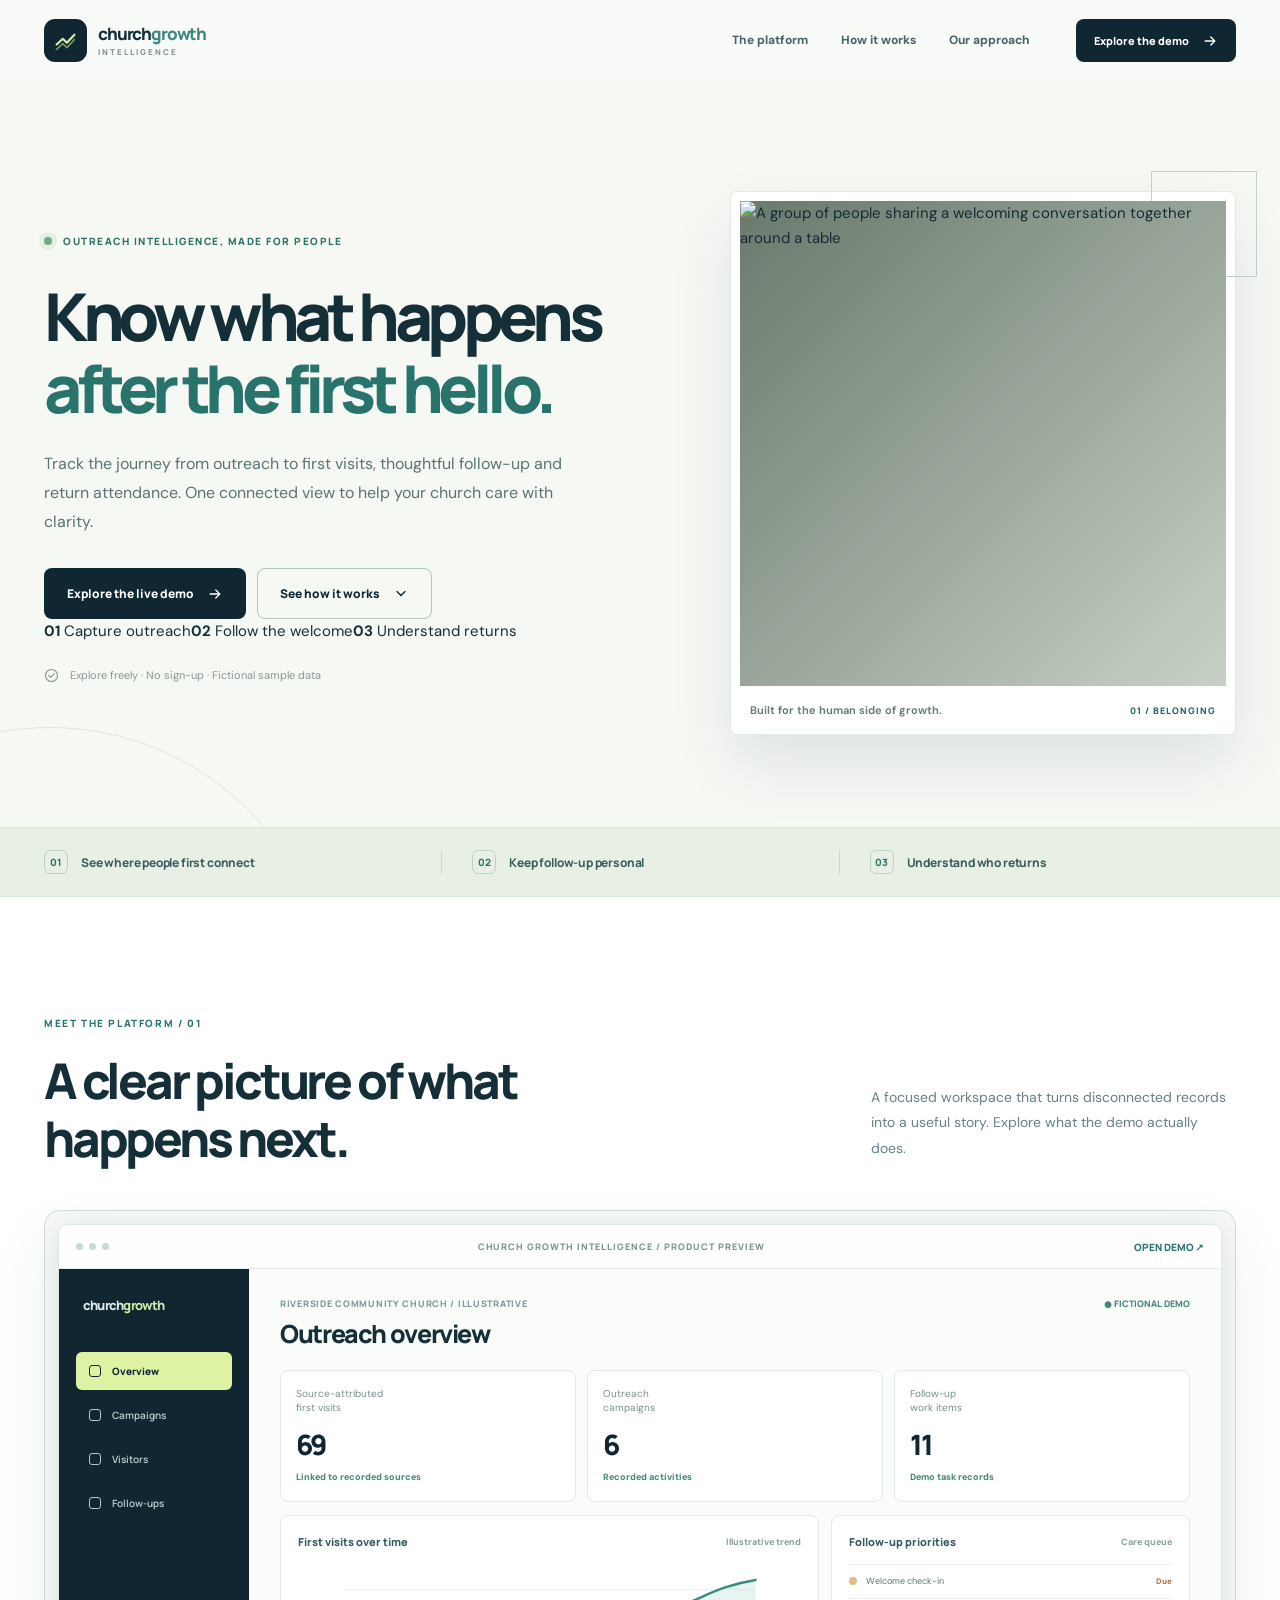
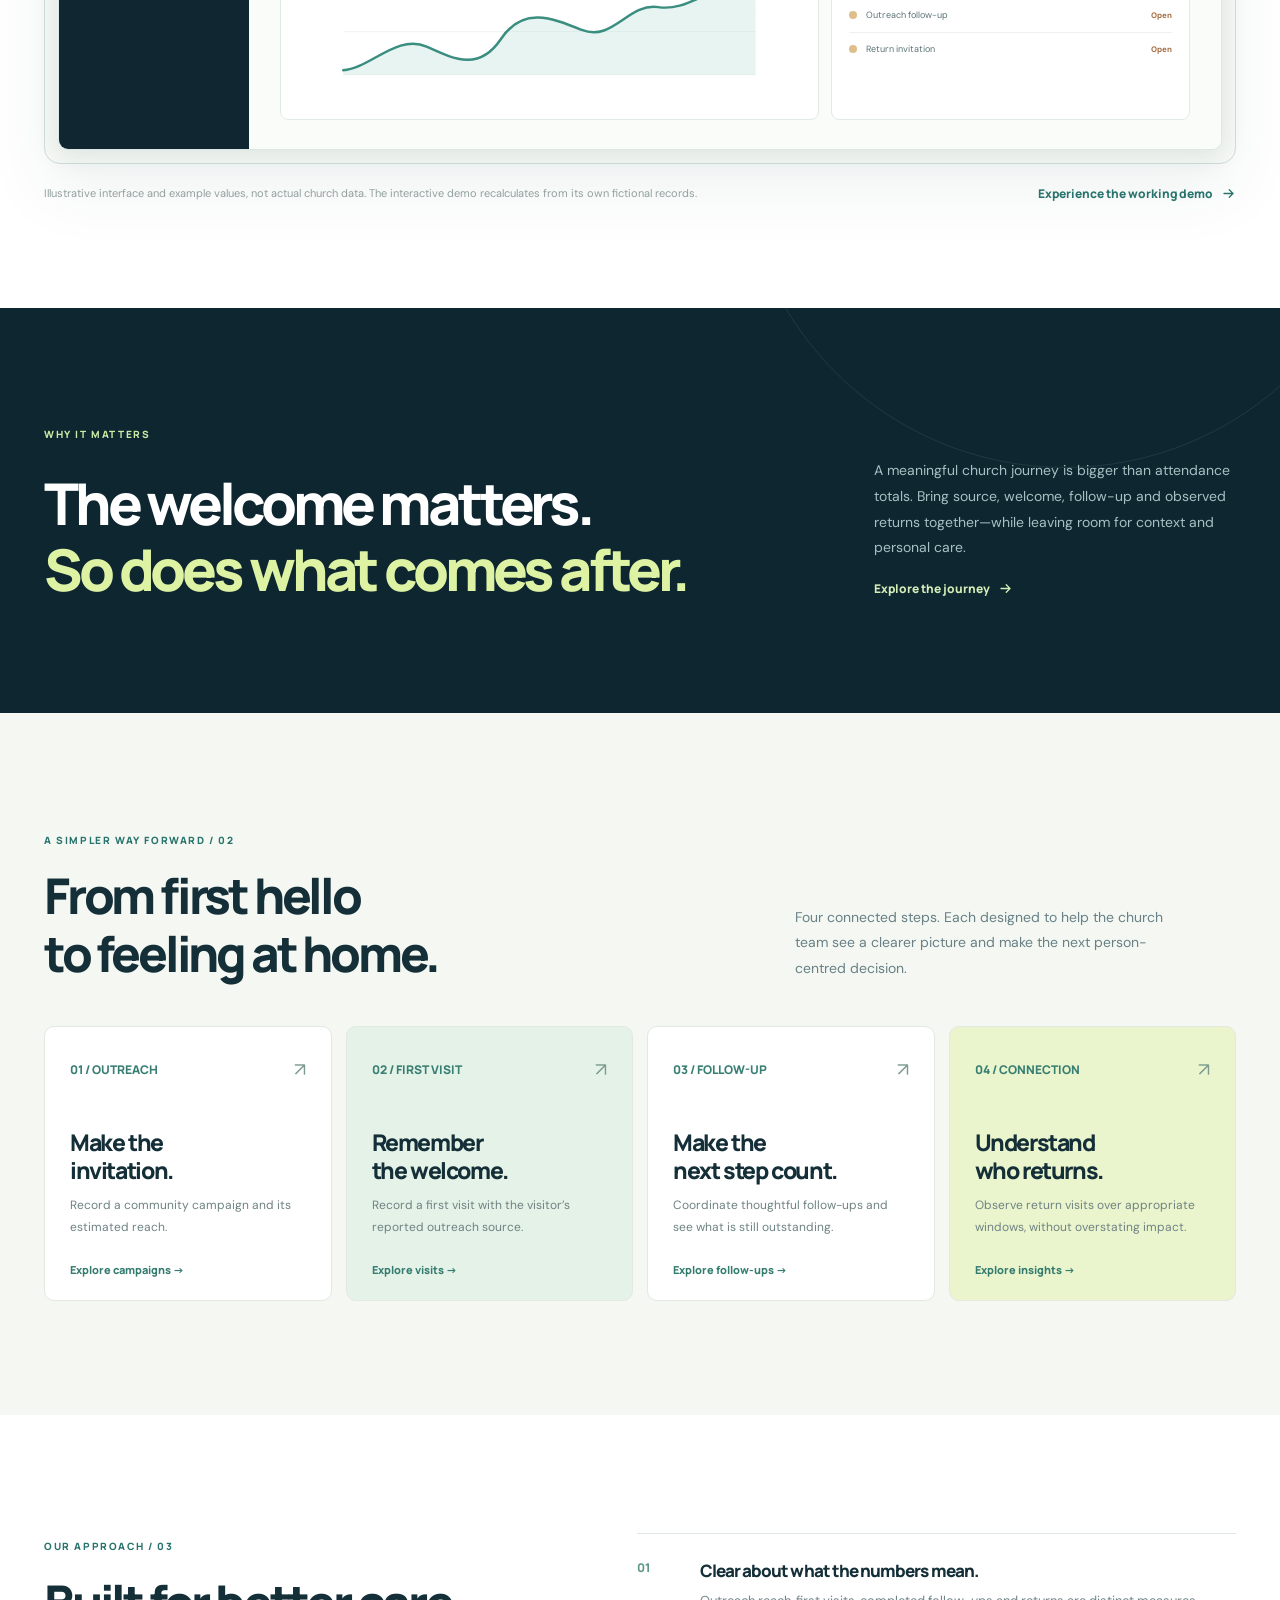
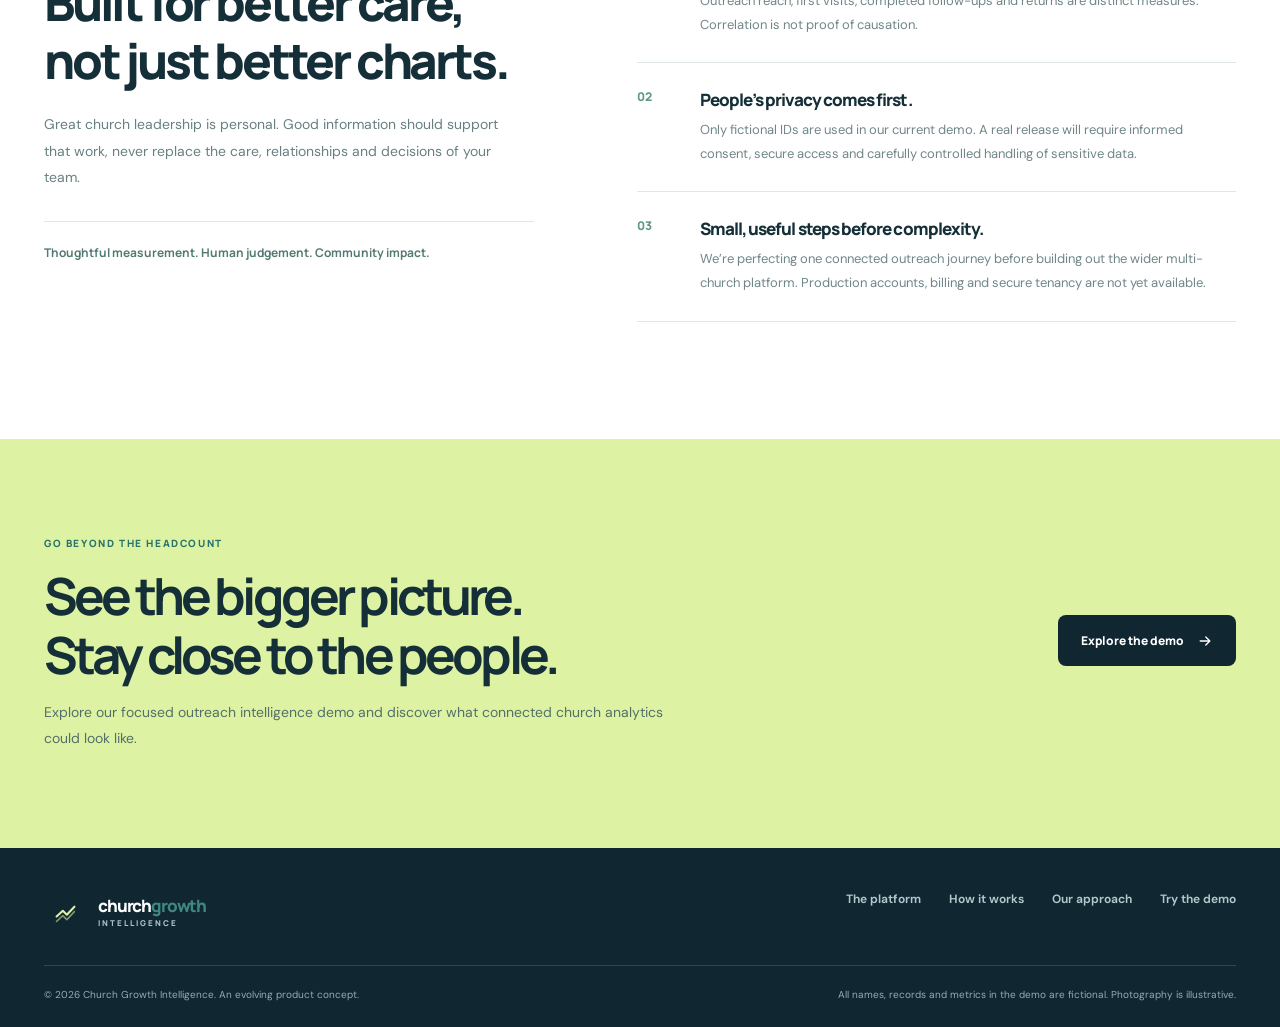
==== commit 50ae6c0a: "Elevate landing narrative and product-first layout with Landbook-inspired hierarchy" ====
--- a/index.html
+++ b/index.html
@@ -9,7 +9,7 @@
 <link rel="preconnect" href="https://fonts.googleapis.com"/>
 <link rel="preconnect" href="https://fonts.gstatic.com" crossorigin/>
 <link href="https://fonts.googleapis.com/css2?family=DM+Sans:wght@400;500;600;700;800&family=Manrope:wght@400;500;600;700;800&display=swap" rel="stylesheet"/>
-<link rel="stylesheet" href="landing-premium.css"/>
+<link rel="stylesheet" href="landing-premium.css?v=20261020-2"/>
 </head>
 <body>
 <a class="skip-link" href="#main">Skip to main content</a>
@@ -31,10 +31,11 @@
 <section class="hero" id="top">
 <div class="container hero-grid">
 <div class="hero-copy">
-<span class="hero-eyebrow">A clearer picture for independent churches</span>
-<h1>More than a headcount. <span>More human connection.</span></h1>
-<p class="hero-lede">Church growth is about people, not just attendance. See how outreach leads to first visits, how your team follows up, and who finds their way back.</p>
-<div class="hero-buttons"><a href="app.html#/overview" class="btn btn-dark">Explore the interactive demo <svg viewBox="0 0 20 20" aria-hidden="true"><path d="M4 10h12m-5-5 5 5-5 5" stroke="currentColor" stroke-width="1.7" fill="none" stroke-linecap="round"/></svg></a><a href="#platform" class="btn btn-outline">See how it works <svg viewBox="0 0 20 20" aria-hidden="true"><path d="m5 7 5 5 5-5" stroke="currentColor" stroke-width="1.7" fill="none" stroke-linecap="round"/></svg></a></div>
+<span class="hero-eyebrow">Outreach intelligence, made for people</span>
+<h1>Know what happens <span>after the first hello.</span></h1>
+<p class="hero-lede">Track the journey from outreach to first visits, thoughtful follow-up and return attendance. One connected view to help your church care with clarity.</p>
+<div class="hero-buttons"><a href="app.html#/overview" class="btn btn-dark">Explore the live demo <svg viewBox="0 0 20 20" aria-hidden="true"><path d="M4 10h12m-5-5 5 5-5 5" stroke="currentColor" stroke-width="1.7" fill="none" stroke-linecap="round"/></svg></a><a href="#platform" class="btn btn-outline">See how it works <svg viewBox="0 0 20 20" aria-hidden="true"><path d="m5 7 5 5 5-5" stroke="currentColor" stroke-width="1.7" fill="none" stroke-linecap="round"/></svg></a></div>
+<div class="hero-benefits" aria-label="Core outcomes"><span><b>01</b> Capture outreach</span><span><b>02</b> Follow the welcome</span><span><b>03</b> Understand returns</span></div>
 <div class="hero-note"><svg viewBox="0 0 20 20" aria-hidden="true" fill="none"><circle cx="10" cy="10" r="8" stroke="currentColor" stroke-width="1.5"/><path d="m6.4 10 2.4 2.4 5-5.1" stroke="currentColor" stroke-width="1.5" stroke-linecap="round" stroke-linejoin="round"/></svg> Explore freely · No sign-up · Fictional sample data</div>
 </div>
 <figure class="hero-image-block">
@@ -42,7 +43,7 @@
 <div class="hero-image-fallback" aria-hidden="true">Every visit starts<br/>with someone.</div>
 <img src="https://images.unsplash.com/photo-1543269865-cbf427effbad?auto=format&fit=crop&w=1200&q=85" alt="A group of people sharing a welcoming conversation together around a table" width="1200" height="1000" fetchpriority="high" decoding="async"/>
 </div>
-<figcaption><span>Insight designed around people, not numbers alone.</span><b>01 / BELONGING</b></figcaption>
+<figcaption><span>Built for the human side of growth.</span><b>01 / BELONGING</b></figcaption>
 </figure>
 </div>
 </section>
@@ -51,14 +52,8 @@
 <span><b>02</b> Keep follow-up personal</span>
 <span><b>03</b> Understand who returns</span>
 </div></div>
-<section class="statement" aria-labelledby="statement-title">
-<div class="container statement-inner">
-<div><span class="section-eyebrow">A better question to ask</span><h2 id="statement-title">Not simply “How many came?”<br/><em>What happened next?</em></h2></div>
-<div class="statement-copy">It’s easy to count activity. It’s harder to understand connection. Church Growth Intelligence brings the steps of a visitor’s journey together, so leaders can make thoughtful decisions without losing the human story.<div><a class="link-inline" href="#how">Explore the journey <svg viewBox="0 0 20 20" fill="none" aria-hidden="true"><path d="M4 10h12m-5-5 5 5-5 5" stroke="currentColor" stroke-width="1.7" stroke-linecap="round"/></svg></a></div></div>
-</div>
-</section>
 <section class="product" id="platform" aria-labelledby="platform-title"><div class="container">
-<div class="product-head"><div><span class="section-eyebrow">Meet the platform / 01</span><h2 class="section-title" id="platform-title">One connected view.<br/>A clearer next step.</h2></div><p class="section-intro">A practical home for outreach campaigns, first visits, follow-ups and recorded returns. Fewer disconnected sheets. More useful context.</p></div>
+<div class="product-head"><div><span class="section-eyebrow">Meet the platform / 01</span><h2 class="section-title" id="platform-title">A clear picture of what<br/>happens next.</h2></div><p class="section-intro">A focused workspace that turns disconnected records into a useful story. Explore what the demo actually does.</p></div>
 <div class="product-frame"><div class="product-window">
 <div class="windowbar"><span class="windowdots" aria-hidden="true"><i></i><i></i><i></i></span><span class="windowbar-label">CHURCH GROWTH INTELLIGENCE / PRODUCT PREVIEW</span><a href="app.html#/overview" class="windowbar-action">OPEN DEMO ↗</a></div>
 <div class="demo-preview">
@@ -78,6 +73,12 @@
 </div></div></div>
 <div class="product-foot"><p>Illustrative interface and example values, not actual church data. The interactive demo recalculates from its own fictional records.</p><a class="link-inline" href="app.html#/overview">Experience the working demo <svg viewBox="0 0 20 20" fill="none" aria-hidden="true"><path d="M4 10h12m-5-5 5 5-5 5" stroke="currentColor" stroke-width="1.7" stroke-linecap="round"/></svg></a></div>
 </div></section>
+<section class="statement" aria-labelledby="statement-title">
+<div class="container statement-inner">
+<div><span class="section-eyebrow">WHY IT MATTERS</span><h2 id="statement-title">The welcome matters.<br/><em>So does what comes after.</em></h2></div>
+<div class="statement-copy">A meaningful church journey is bigger than attendance totals. Bring source, welcome, follow-up and observed returns together—while leaving room for context and personal care.<div><a class="link-inline" href="#how">Explore the journey <svg viewBox="0 0 20 20" fill="none" aria-hidden="true"><path d="M4 10h12m-5-5 5 5-5 5" stroke="currentColor" stroke-width="1.7" stroke-linecap="round"/></svg></a></div></div>
+</div>
+</section>
 <section class="workflow" id="how" aria-labelledby="workflow-title"><div class="container">
 <div class="workflow-head"><div><span class="section-eyebrow">A simpler way forward / 02</span><h2 class="section-title" id="workflow-title">From first hello<br/>to feeling at home.</h2></div><p class="section-intro">Four connected steps. Each designed to help the church team see a clearer picture and make the next person-centred decision.</p></div>
 <div class="workflow-steps">
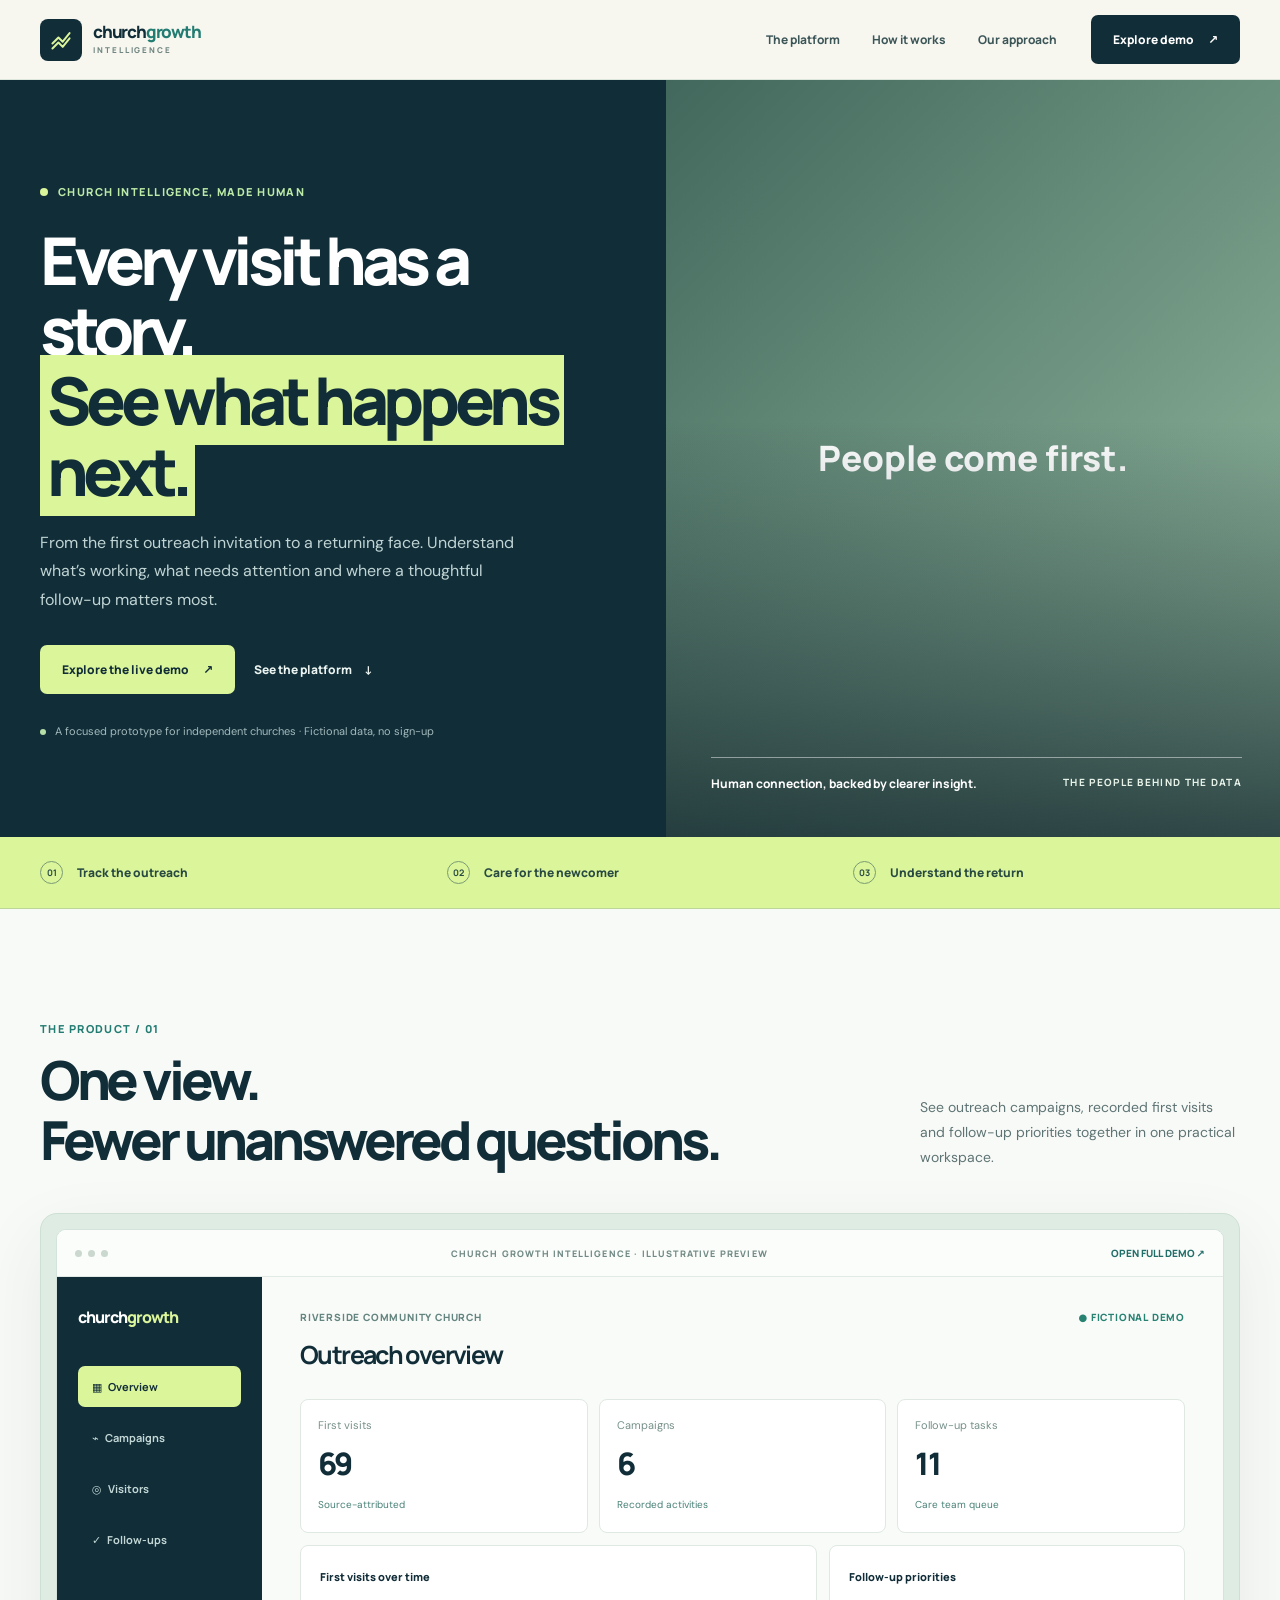
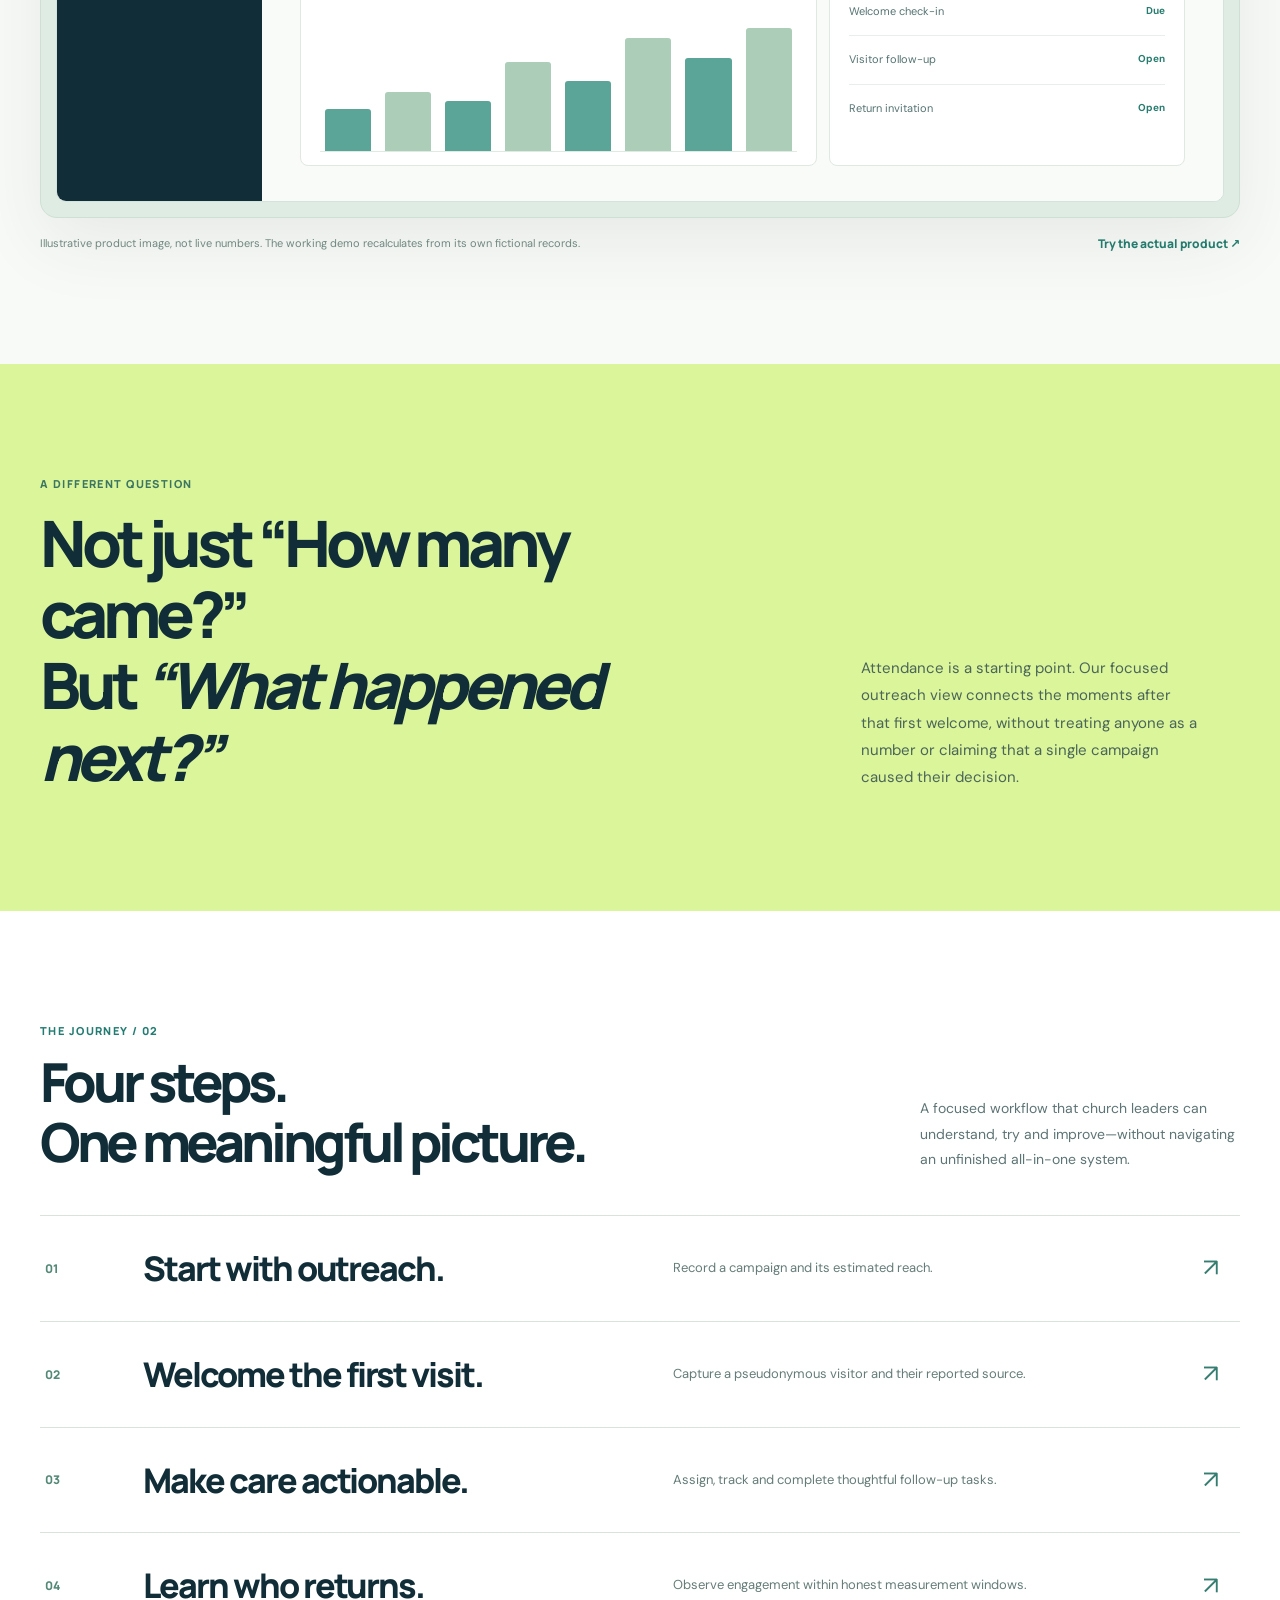
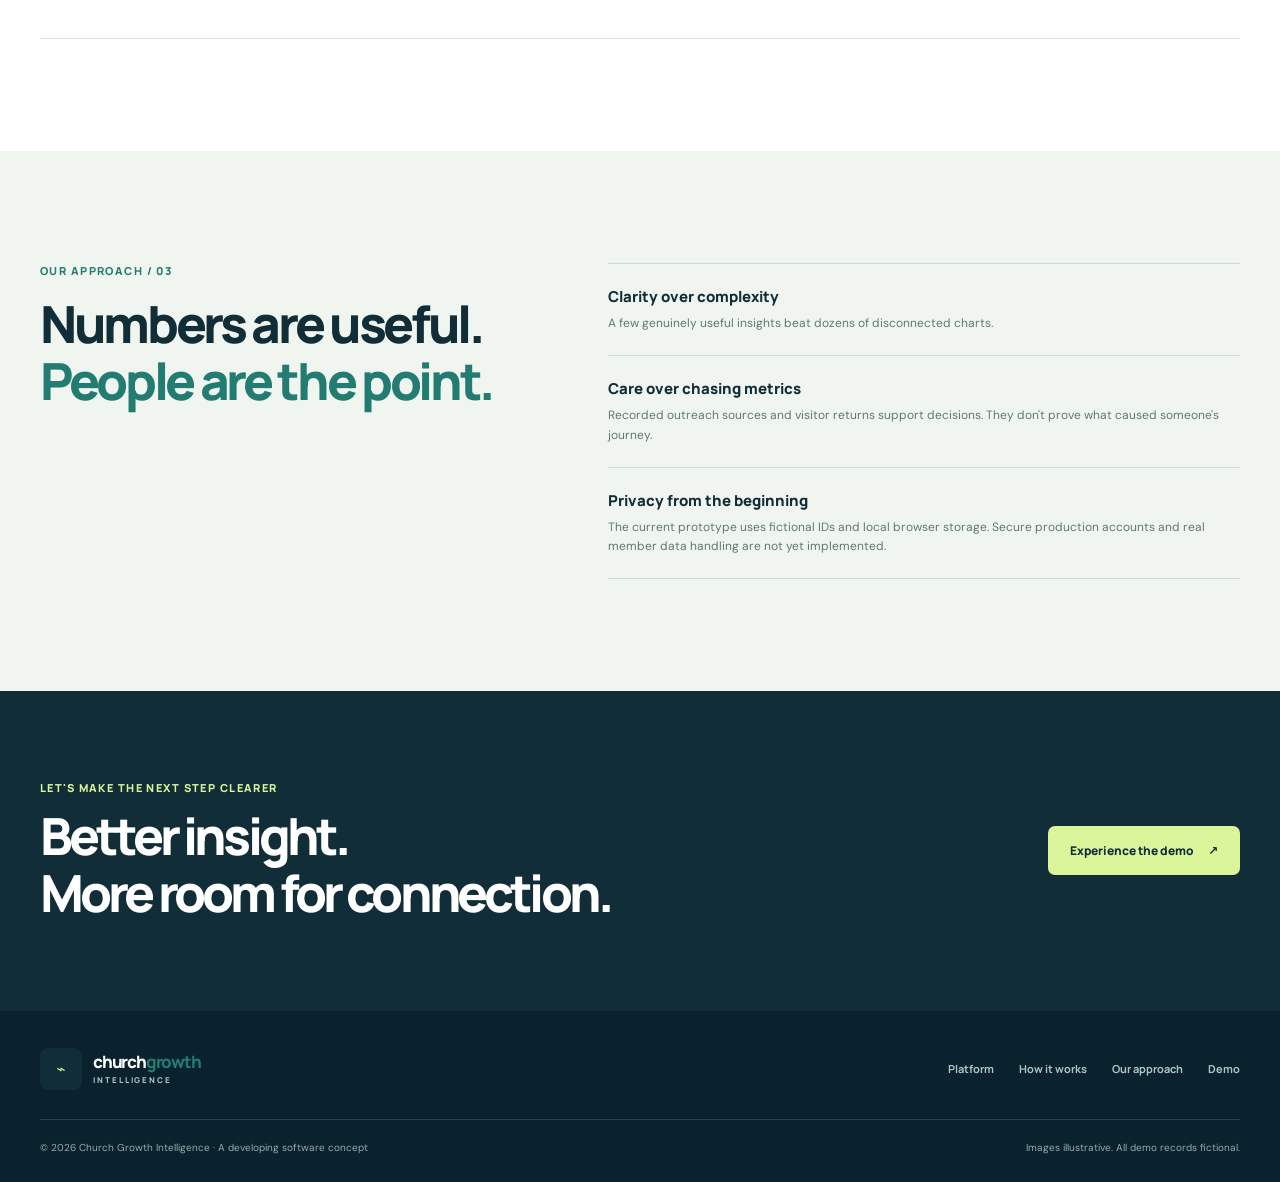
==== commit a9d32021: "Replace landing page with distinctly new premium editorial split hero and product-first design" ====
--- a/index.html
+++ b/index.html
@@ -1,109 +1,96 @@
 <!doctype html>
 <html lang="en">
 <head>
-<meta charset="utf-8"/>
-<meta name="viewport" content="width=device-width,initial-scale=1"/>
-<meta name="theme-color" content="#102732"/>
-<meta name="description" content="More than a headcount. Church Growth Intelligence connects outreach, first visits, follow-ups and observed returns for independent churches. Explore our fictional-data demo."/>
-<title>Church Growth Intelligence — More than a headcount</title>
-<link rel="preconnect" href="https://fonts.googleapis.com"/>
-<link rel="preconnect" href="https://fonts.gstatic.com" crossorigin/>
-<link href="https://fonts.googleapis.com/css2?family=DM+Sans:wght@400;500;600;700;800&family=Manrope:wght@400;500;600;700;800&display=swap" rel="stylesheet"/>
-<link rel="stylesheet" href="landing-premium.css?v=20261020-2"/>
-</head>
-<body>
-<a class="skip-link" href="#main">Skip to main content</a>
-<header class="site-header">
-<div class="container header-inner">
-<a class="brand" href="#top" aria-label="Church Growth Intelligence home">
-<span class="brand-mark"><svg viewBox="0 0 28 28" fill="none" aria-hidden="true"><path d="M4 18.5 11 12l4.5 4.5L24 7.5" stroke="currentColor" stroke-width="2.3" stroke-linecap="round" stroke-linejoin="round"/><path d="M4 24l7-6.5 4.5 4.5L24 13" stroke="currentColor" stroke-width="1.8" stroke-linecap="round" stroke-linejoin="round" opacity=".54"/></svg></span>
-<span><span class="brand-name">church<em>growth</em></span><span class="brand-caption">INTELLIGENCE</span></span>
-</a>
-<nav class="header-nav" aria-label="Main navigation">
-<a href="#platform">The platform</a><a href="#how">How it works</a><a href="#approach">Our approach</a>
-</nav>
-<a class="btn btn-dark header-cta" href="app.html#/overview">Explore the demo <svg viewBox="0 0 20 20" aria-hidden="true"><path d="M4 10h12m-5-5 5 5-5 5" stroke="currentColor" stroke-width="1.7" fill="none" stroke-linecap="round"/></svg></a>
-<button id="menu-toggle" class="menu-toggle" aria-label="Open navigation" aria-controls="mobile-menu" aria-expanded="false"><svg viewBox="0 0 24 24" stroke="currentColor" stroke-width="1.8" fill="none" aria-hidden="true"><path d="M4 6h16M4 12h16M4 18h16"/></svg></button>
+<meta charset="utf-8"><meta name="viewport" content="width=device-width,initial-scale=1">
+<meta name="theme-color" content="#112d38">
+<meta name="description" content="Understand what happens after the first hello. Church Growth Intelligence connects outreach campaigns, first visits, follow-up and recorded returns. Explore a fictional demo.">
+<meta property="og:title" content="Church Growth Intelligence — Beyond the first hello">
+<meta property="og:description" content="One connected view of outreach, first visits, follow-ups and returns.">
+<title>Church Growth Intelligence — Beyond the First Hello</title>
+<link rel="preconnect" href="https://fonts.googleapis.com">
+<link rel="preconnect" href="https://fonts.gstatic.com" crossorigin>
+<link href="https://fonts.googleapis.com/css2?family=DM+Sans:wght@400;500;600;700;800&family=Manrope:wght@400;500;600;700;800&display=swap" rel="stylesheet">
+<style>
+:root{--ink:#112d38;--ink2:#163d49;--cream:#f7f7f0;--white:#fff;--lime:#dbf59b;--teal:#237c72;--line:#dce5de;--muted:#5e7474;--font:'DM Sans',system-ui,sans-serif;--display:'Manrope',system-ui,sans-serif}
+*{box-sizing:border-box}
+html{scroll-behavior:smooth;scroll-padding-top:90px}
+body{margin:0;background:var(--cream);color:var(--ink);font:15px/1.6 var(--font);-webkit-font-smoothing:antialiased}
+h1,h2,h3,p,figure{margin:0}h1,h2,h3{font-family:var(--display);letter-spacing:-.065em}a{color:inherit;text-decoration:none}button{font:inherit;cursor:pointer}img{display:block;max-width:100%}::selection{background:var(--lime);color:var(--ink)}:focus-visible{outline:3px solid #75ac8a;outline-offset:4px}
+.wrap{width:min(1210px,calc(100% - 80px));margin-inline:auto}.skip{position:absolute;top:-100px;left:12px;background:#fff;color:#112d38;padding:12px;z-index:100}.skip:focus{top:10px}
+.header{background:var(--cream);height:80px;position:relative;z-index:10;border-bottom:1px solid #dce6dc}.header-inner{height:100%;display:flex;align-items:center;gap:34px}.brand{display:flex;gap:11px;align-items:center;white-space:nowrap}.brand-mark{width:42px;height:42px;background:var(--ink);border-radius:8px;color:var(--lime);display:grid;place-items:center}.brand-mark svg{height:24px;width:24px}.brand-main{display:block;font:800 17px/1 var(--display);letter-spacing:-.07em}.brand-main em{font-style:normal;color:var(--teal)}.brand-sub{display:block;font:800 8px/1.3 var(--display);letter-spacing:.24em;margin-top:5px;color:#718682}
+.nav{margin-left:auto;display:flex;align-items:center;gap:32px}.nav a{font:750 12px var(--display);color:#3c5557}.nav a:hover{color:var(--teal)}.btn{display:inline-flex;align-items:center;justify-content:center;gap:14px;min-height:49px;border-radius:7px;border:1px solid transparent;padding:12px 21px;font:800 12px var(--display);transition:background .2s,transform .2s}.btn:hover{transform:translateY(-2px)}.btn-dark{background:var(--ink);color:#fff}.btn-dark:hover{background:#234854}.btn-lime{background:var(--lime);color:var(--ink)}.btn-lime:hover{background:#edffba}.btn-light{background:#fff;border-color:#d4dfd3;color:var(--ink)}.btn-light:hover{background:#f3f9ef}.menu{display:none;border:1px solid #ccdbd0;background:none;border-radius:8px;width:43px;height:43px;align-items:center;justify-content:center;color:var(--ink)}
+.hero{background:var(--ink);color:#fff;overflow:hidden}.hero-layout{min-height:690px;display:grid;grid-template-columns:minmax(0,1.04fr) minmax(0,.96fr);align-items:stretch}.hero-copy{padding:104px 49px 96px max(40px,calc((100vw - 1210px)/2));display:flex;flex-direction:column;align-items:flex-start;justify-content:center}.eyebrow{font:800 11px var(--display);letter-spacing:.13em;text-transform:uppercase;color:var(--teal)}.hero .eyebrow{color:#bceba7;display:flex;align-items:center;gap:10px}.hero .eyebrow:before{content:"";width:8px;height:8px;border-radius:50%;background:var(--lime)}.hero h1{font-size:clamp(55px,5.15vw,79px);font-weight:800;line-height:1.065;max-width:720px;letter-spacing:-.078em;margin:26px 0 23px}.hero h1 mark{color:var(--ink);background:var(--lime);padding:0 7px;box-decoration-break:clone;-webkit-box-decoration-break:clone}.hero-copy>p{max-width:490px;font-size:16px;color:#c0d4d4;line-height:1.78}.hero-actions{display:flex;align-items:center;flex-wrap:wrap;gap:14px;margin-top:31px}.hero-actions .plain-link{font:800 12px var(--display);color:#ebf4f0;display:inline-flex;gap:12px;align-items:center;padding:11px 5px}.hero-actions .plain-link:hover{text-decoration:underline;text-underline-offset:5px}.hero-note{color:#a3babc;font-size:11px;margin-top:29px;display:flex;align-items:center;gap:9px}.hero-note:before{content:"";width:6px;height:6px;background:#b6dfa8;border-radius:50%}
+.hero-visual{position:relative;background:#b7cabe;min-height:600px;overflow:hidden}.hero-visual img{width:100%;height:100%;position:absolute;inset:0;object-fit:cover;object-position:center 42%;filter:saturate(.82) contrast(1.04)}.hero-visual:after{content:"";position:absolute;inset:0;background:linear-gradient(180deg,transparent 45%,#091c25bb 100%)}.photo-caption{position:absolute;bottom:45px;left:45px;right:38px;z-index:1;border-top:1px solid #ffffff75;padding-top:17px;display:flex;justify-content:space-between;gap:15px;color:white;font:750 12px var(--display)}.photo-caption span:last-child{letter-spacing:.13em;font-size:10px;color:#e7f3e9}.photo-fallback{position:absolute;inset:0;background:linear-gradient(135deg,#42685d,#99bfa4);display:grid;place-items:center;color:#fff;font:800 35px var(--display);padding:50px}
+.ticker{background:var(--lime);border-bottom:1px solid #bed59a}.ticker-inner{display:grid;grid-template-columns:repeat(3,1fr);gap:20px;min-height:71px;align-items:center}.ticker-inner span{font:800 12px var(--display);color:#284a42;display:flex;align-items:center;gap:14px}.ticker-inner b{height:23px;width:23px;border:1px solid #7a9b74;border-radius:50%;display:grid;place-items:center;font-size:9px}
+.section{padding:112px 0}.section-heading{margin-bottom:43px;display:flex;align-items:end;justify-content:space-between;gap:50px}.section-heading h2{font-size:clamp(40px,4.2vw,60px);line-height:1.12;font-weight:800;letter-spacing:-.075em;max-width:740px;margin-top:14px}.section-heading p{max-width:320px;color:var(--muted);font-size:14px;line-height:1.8}.product{background:#f8faf7}.product-shell{background:#dfece3;padding:15px;border-radius:17px;border:1px solid #cee0d3;box-shadow:0 25px 70px #16392a14}.app-window{background:white;overflow:hidden;border-radius:10px;border:1px solid #d4e3dc}.browser{height:47px;border-bottom:1px solid #e1eae5;display:flex;align-items:center;justify-content:space-between;padding:0 18px;gap:12px;background:#fbfdfb;font:800 9px var(--display);letter-spacing:.13em;color:#728a85}.dots{display:flex;gap:6px}.dots i{background:#cbd8d0;width:7px;height:7px;border-radius:50%}.browser a{color:#226e68;letter-spacing:0;font-size:10px}.app-body{display:grid;grid-template-columns:205px minmax(0,1fr);min-height:445px}.app-sidebar{background:var(--ink);color:#c3d8d6;padding:29px 21px}.app-sidebar strong{font:800 16px var(--display);color:white;letter-spacing:-.06em;display:block;margin-bottom:38px}.app-sidebar strong em{font-style:normal;color:var(--lime)}.app-sidebar span{display:block;font:700 11px var(--display);margin:0 0 10px;padding:13px 14px;border-radius:7px}.app-sidebar span.on{background:var(--lime);color:var(--ink)}.app-main{padding:33px 38px 35px;background:#f9fbf9}.app-top{display:flex;justify-content:space-between;gap:13px;font:800 10px var(--display);letter-spacing:.08em;color:#64857f}.app-top i{font-style:normal;color:#278272}.app-main h3{font-size:25px;margin:11px 0 24px}.mini-stats{display:grid;grid-template-columns:repeat(3,1fr);gap:11px}.mini-stat{border:1px solid #dfe9e2;border-radius:8px;background:white;padding:17px}.mini-stat small{display:block;font-size:11px;color:#76908a}.mini-stat strong{display:block;font:800 31px var(--display);letter-spacing:-.055em;margin:7px 0}.mini-stat em{font-size:10px;font-style:normal;color:#488177}.app-lower{display:grid;grid-template-columns:1.45fr 1fr;gap:12px;margin-top:12px}.mini-panel{border:1px solid #dfe9e2;border-radius:8px;padding:18px 19px 13px;background:#fff;min-width:0}.mini-panel>b{font:800 11px var(--display)}.bars{height:144px;display:flex;align-items:end;gap:14px;border-bottom:1px solid #dfeae2;margin-top:20px;padding:0 5px}.bars i{flex:1;background:#5aa597;display:block;border-radius:3px 3px 0 0}.bars i:nth-child(2n){background:#accdb8}.task{font-size:11px;color:#557371;display:flex;justify-content:space-between;border-bottom:1px solid #e8eee9;padding:15px 0;gap:8px}.task:last-child{border:0}.task b{color:#267c6e;font-size:10px}.product-foot{display:flex;justify-content:space-between;align-items:center;gap:20px;margin-top:17px}.product-foot p{font-size:11px;color:#708780;max-width:620px}.text-link{color:#247b6d;font:800 12px var(--display);white-space:nowrap}.text-link:hover{text-decoration:underline;text-underline-offset:4px}
+.statement{background:var(--lime);padding:112px 0 119px}.statement-inner{display:grid;grid-template-columns:1.15fr .6fr;align-items:end;gap:95px}.statement h2{font:800 clamp(46px,5vw,72px)/1.11 var(--display);letter-spacing:-.08em;margin-top:16px}.statement p{font-size:15px;color:#4b6558;line-height:1.82;max-width:340px}.statement .eyebrow{color:#3c7661}
+.journey{background:#fff}.journey-list{border-top:1px solid #d8e3db}.journey-row{display:grid;grid-template-columns:73px 1fr 1fr 32px;align-items:center;gap:25px;padding:32px 5px;border-bottom:1px solid #d8e3db;transition:padding .2s,background .2s}.journey-row:hover{padding-left:17px;background:#f5f9f4}.journey-row .number{font:800 12px var(--display);color:#548877}.journey-row h3{font:800 clamp(24px,2.7vw,34px)/1.2 var(--display);letter-spacing:-.06em}.journey-row p{font-size:13px;color:#657c78}.journey-row .arrow{font-size:25px;color:#357d70}.journey-row:focus-visible{background:#edf7e6}
+.values{background:#f1f5ef}.values-inner{display:grid;grid-template-columns:.85fr 1.15fr;gap:100px}.values h2{font:800 clamp(37px,4vw,55px)/1.12 var(--display);margin-top:17px}.values h2 em{font-style:normal;color:var(--teal)}.values>p{color:#58716c}.value-list{border-top:1px solid #cadcd0}.value{border-bottom:1px solid #cadcd0;padding:22px 0}.value strong{font:800 15px var(--display);display:block}.value p{font-size:12px;color:#607875;margin-top:7px}
+.cta{background:var(--ink);color:white;padding:89px 0}.cta-inner{display:flex;justify-content:space-between;align-items:center;gap:40px}.cta h2{font:800 clamp(40px,4vw,58px)/1.12 var(--display);letter-spacing:-.075em;margin-top:12px;max-width:730px}.cta .eyebrow{color:var(--lime)}
+.footer{background:#09222d;color:#afc6c6;padding:37px 0 26px}.foot-top{display:flex;align-items:center;justify-content:space-between;gap:24px;padding-bottom:29px;border-bottom:1px solid #ffffff26}.footer .brand-main{color:white}.footer .brand-sub{color:#acc4c2}.foot-links{display:flex;gap:25px;flex-wrap:wrap;font:700 11px var(--display)}.foot-links a:hover{color:#fff}.foot-bottom{padding-top:20px;display:flex;align-items:center;justify-content:space-between;gap:25px;font-size:10px;color:#94adae}
+@media(max-width:1110px){.hero-copy{padding-left:40px}.hero h1{font-size:clamp(50px,5.4vw,64px)}.hero-layout{min-height:625px}.hero-visual{min-height:625px}.section{padding:92px 0}.values-inner{gap:50px}}
+@media(max-width:850px){.wrap{width:min(100% - 50px,750px)}.nav{gap:18px}.nav a{font-size:11px}.hero-layout{min-height:0}.hero-copy{padding:72px 30px 72px 26px}.hero h1{font-size:clamp(42px,5.9vw,57px)}.hero-visual{min-height:565px}.section-heading{align-items:flex-start;flex-direction:column;gap:15px}.section-heading p{max-width:700px}.app-body{grid-template-columns:140px 1fr}.app-sidebar{padding:22px 12px}.app-main{padding:25px 20px}.app-sidebar span{font-size:9px;padding:11px}.mini-stat{padding:12px}.mini-stat strong{font-size:25px}.statement-inner{gap:34px}.values-inner{gap:35px}}
+@media(max-width:680px){.header{height:68px}.wrap{width:calc(100% - 38px)}.header-inner{position:relative}.nav{display:none;position:absolute;top:67px;left:-19px;right:-19px;background:var(--cream);padding:15px 19px 23px;box-shadow:0 15px 20px #112d3822;border-bottom:1px solid #dce5dc;align-items:stretch;flex-direction:column;gap:0}.nav.open{display:flex}.nav a{padding:12px 5px;font-size:14px}.header-cta{margin-left:auto;font-size:10px;padding:10px 12px;min-height:40px}.menu{display:flex}.hero-layout{grid-template-columns:1fr}.hero-copy{padding:67px 23px 65px}.hero h1{font-size:clamp(49px,10.7vw,67px);margin-top:24px}.hero-copy>p{font-size:15px}.hero-visual{min-height:450px}.photo-caption{left:25px;right:25px;bottom:25px}.ticker-inner{grid-template-columns:1fr;padding:17px 0;gap:10px}.ticker-inner span{font-size:11px}.section{padding:77px 0}.section-heading h2{font-size:40px}.product-shell{padding:5px}.app-body{display:block}.app-sidebar{display:none}.app-main{padding:19px 13px}.browser{padding:0 11px}.browser span:nth-child(2){font-size:7px}.app-main h3{font-size:20px}.mini-stats{gap:6px}.mini-stat{padding:10px 7px}.mini-stat small{font-size:9px}.mini-stat strong{font-size:23px}.mini-stat em{font-size:9px}.app-lower{grid-template-columns:1fr}.mini-panel{padding:13px}.bars{height:100px}.statement{padding:77px 0}.statement-inner{grid-template-columns:1fr;gap:20px}.statement h2{font-size:clamp(42px,9.5vw,60px)}.statement p{max-width:620px}.journey-row{grid-template-columns:39px 1fr 22px;gap:11px;padding:23px 2px}.journey-row p{grid-column:2/3;margin-top:-4px}.journey-row .arrow{grid-column:3;grid-row:1}.journey-row h3{font-size:22px}.values-inner{grid-template-columns:1fr;gap:30px}.values h2{font-size:39px}.cta-inner{flex-direction:column;align-items:flex-start}.cta h2{font-size:43px}.foot-top{flex-direction:column;align-items:flex-start}.foot-bottom{flex-direction:column;align-items:flex-start;gap:7px}}
+@media(max-width:410px){.header-cta{font-size:0;padding:10px}.header-cta:after{content:"↗";font-size:16px}.hero h1{font-size:44px}.hero-visual{min-height:340px}.hero-actions{align-items:stretch}.hero-actions .btn{width:100%}.hero-actions .plain-link{width:100%}.photo-caption{font-size:10px}.section-heading h2{font-size:36px}.mini-stat strong{font-size:20px}.mini-stat em{font-size:8px}.statement h2{font-size:40px}.journey-row h3{font-size:20px}.cta h2{font-size:38px}}
+@media(prefers-reduced-motion:reduce){html{scroll-behavior:auto}.btn{transition:none}.btn:hover{transform:none}}
+</style>
+</head><body>
+<a class="skip" href="#main">Skip to content</a>
+<header class="header"><div class="wrap header-inner">
+<a href="#top" class="brand" aria-label="Church Growth Intelligence homepage"><span class="brand-mark"><svg viewBox="0 0 28 28" fill="none" aria-hidden="true"><path d="m4 18 7-7 5 5 8-10M4 24l7-7 5 5 8-10" stroke="currentColor" stroke-width="2.3" stroke-linecap="round" stroke-linejoin="round"/></svg></span><span><span class="brand-main">church<em>growth</em></span><span class="brand-sub">INTELLIGENCE</span></span></a>
+<nav id="mobile-nav" class="nav" aria-label="Main navigation"><a href="#platform">The platform</a><a href="#journey">How it works</a><a href="#values">Our approach</a></nav>
+<a class="btn btn-dark header-cta" href="app.html#/overview">Explore demo <span aria-hidden="true">↗</span></a>
+<button class="menu" id="menu-toggle" type="button" aria-label="Open navigation" aria-controls="mobile-nav" aria-expanded="false"><svg viewBox="0 0 24 24" width="21" height="21" fill="none" stroke="currentColor" stroke-width="2" aria-hidden="true"><path d="M4 6h16M4 12h16M4 18h16"/></svg></button>
+</div></header>
+<main id="main">
+<section class="hero" id="top" aria-labelledby="hero-title"><div class="hero-layout">
+<div class="hero-copy"><span class="eyebrow">Church intelligence, made human</span>
+<h1 id="hero-title">Every visit has a story.<br><mark>See what happens next.</mark></h1>
+<p>From the first outreach invitation to a returning face. Understand what’s working, what needs attention and where a thoughtful follow-up matters most.</p>
+<div class="hero-actions"><a href="app.html#/overview" class="btn btn-lime">Explore the live demo <span aria-hidden="true">↗</span></a><a class="plain-link" href="#platform">See the platform <span aria-hidden="true">↓</span></a></div>
+<div class="hero-note">A focused prototype for independent churches · Fictional data, no sign-up</div>
 </div>
-<nav id="mobile-menu" class="mobile-menu" aria-label="Mobile navigation"><a href="#platform">The platform</a><a href="#how">How it works</a><a href="#approach">Our approach</a><a href="app.html#/overview">Explore the demo ↗</a></nav>
-</header>
-<main id="main">
-<section class="hero" id="top">
-<div class="container hero-grid">
-<div class="hero-copy">
-<span class="hero-eyebrow">Outreach intelligence, made for people</span>
-<h1>Know what happens <span>after the first hello.</span></h1>
-<p class="hero-lede">Track the journey from outreach to first visits, thoughtful follow-up and return attendance. One connected view to help your church care with clarity.</p>
-<div class="hero-buttons"><a href="app.html#/overview" class="btn btn-dark">Explore the live demo <svg viewBox="0 0 20 20" aria-hidden="true"><path d="M4 10h12m-5-5 5 5-5 5" stroke="currentColor" stroke-width="1.7" fill="none" stroke-linecap="round"/></svg></a><a href="#platform" class="btn btn-outline">See how it works <svg viewBox="0 0 20 20" aria-hidden="true"><path d="m5 7 5 5 5-5" stroke="currentColor" stroke-width="1.7" fill="none" stroke-linecap="round"/></svg></a></div>
-<div class="hero-benefits" aria-label="Core outcomes"><span><b>01</b> Capture outreach</span><span><b>02</b> Follow the welcome</span><span><b>03</b> Understand returns</span></div>
-<div class="hero-note"><svg viewBox="0 0 20 20" aria-hidden="true" fill="none"><circle cx="10" cy="10" r="8" stroke="currentColor" stroke-width="1.5"/><path d="m6.4 10 2.4 2.4 5-5.1" stroke="currentColor" stroke-width="1.5" stroke-linecap="round" stroke-linejoin="round"/></svg> Explore freely · No sign-up · Fictional sample data</div>
-</div>
-<figure class="hero-image-block">
-<div class="photo">
-<div class="hero-image-fallback" aria-hidden="true">Every visit starts<br/>with someone.</div>
-<img src="https://images.unsplash.com/photo-1543269865-cbf427effbad?auto=format&fit=crop&w=1200&q=85" alt="A group of people sharing a welcoming conversation together around a table" width="1200" height="1000" fetchpriority="high" decoding="async"/>
-</div>
-<figcaption><span>Built for the human side of growth.</span><b>01 / BELONGING</b></figcaption>
-</figure>
-</div>
-</section>
-<div class="signal-bar"><div class="container signal-inner">
-<span><b>01</b> See where people first connect</span>
-<span><b>02</b> Keep follow-up personal</span>
-<span><b>03</b> Understand who returns</span>
-</div></div>
-<section class="product" id="platform" aria-labelledby="platform-title"><div class="container">
-<div class="product-head"><div><span class="section-eyebrow">Meet the platform / 01</span><h2 class="section-title" id="platform-title">A clear picture of what<br/>happens next.</h2></div><p class="section-intro">A focused workspace that turns disconnected records into a useful story. Explore what the demo actually does.</p></div>
-<div class="product-frame"><div class="product-window">
-<div class="windowbar"><span class="windowdots" aria-hidden="true"><i></i><i></i><i></i></span><span class="windowbar-label">CHURCH GROWTH INTELLIGENCE / PRODUCT PREVIEW</span><a href="app.html#/overview" class="windowbar-action">OPEN DEMO ↗</a></div>
-<div class="demo-preview">
-<div class="preview-side" aria-hidden="true"><div class="preview-logo">church<span>growth</span></div><span class="preview-nav active"><i></i> Overview</span><span class="preview-nav"><i></i> Campaigns</span><span class="preview-nav"><i></i> Visitors</span><span class="preview-nav"><i></i> Follow-ups</span></div>
-<div class="preview-content">
-<div class="preview-meta"><small>RIVERSIDE COMMUNITY CHURCH / ILLUSTRATIVE</small><em>● FICTIONAL DEMO</em></div>
-<h3>Outreach overview</h3>
-<div class="preview-metrics"><div class="preview-metric"><small>Source-attributed<br/>first visits</small><strong>69</strong><b>Linked to recorded sources</b></div><div class="preview-metric"><small>Outreach<br/>campaigns</small><strong>6</strong><b>Recorded activities</b></div><div class="preview-metric"><small>Follow-up<br/>work items</small><strong>11</strong><b>Demo task records</b></div></div>
-<div class="preview-lower"><div class="preview-chart-card"><div class="preview-panel-head">First visits over time <span>Illustrative trend</span></div>
-<svg class="preview-chart" viewBox="0 0 490 155" role="img" aria-label="Illustrative line chart showing a generally upward trend in first visits">
-<g><path class="grid" d="M10 28H480M10 76H480M10 125H480"/></g>
-<path class="fill" d="M10 120C40 118 72 78 105 93S165 121 190 84S247 60 282 74S335 43 369 48S422 26 480 17V125H10Z"/>
-<path class="line" d="M10 120C40 118 72 78 105 93S165 121 190 84S247 60 282 74S335 43 369 48S422 26 480 17"/>
-</svg></div>
-<div class="preview-tasks"><div class="preview-panel-head">Follow-up priorities <span>Care queue</span></div><ul><li><i></i> Welcome check-in <b>Due</b></li><li><i></i> Outreach follow-up <b>Open</b></li><li><i></i> Return invitation <b>Open</b></li></ul></div></div>
-</div>
-</div></div></div>
-<div class="product-foot"><p>Illustrative interface and example values, not actual church data. The interactive demo recalculates from its own fictional records.</p><a class="link-inline" href="app.html#/overview">Experience the working demo <svg viewBox="0 0 20 20" fill="none" aria-hidden="true"><path d="M4 10h12m-5-5 5 5-5 5" stroke="currentColor" stroke-width="1.7" stroke-linecap="round"/></svg></a></div>
+<div class="hero-visual"><div class="photo-fallback" aria-hidden="true">People come first.</div>
+<img src="https://images.unsplash.com/photo-1543269865-cbf427effbad?auto=format&fit=crop&w=1300&q=85" onerror="this.style.display='none'" alt="People gathered together around a table in conversation" width="1300" height="1100" fetchpriority="high" decoding="async">
+<div class="photo-caption"><span>Human connection, backed by clearer insight.</span><span>THE PEOPLE BEHIND THE DATA</span></div></div>
 </div></section>
-<section class="statement" aria-labelledby="statement-title">
-<div class="container statement-inner">
-<div><span class="section-eyebrow">WHY IT MATTERS</span><h2 id="statement-title">The welcome matters.<br/><em>So does what comes after.</em></h2></div>
-<div class="statement-copy">A meaningful church journey is bigger than attendance totals. Bring source, welcome, follow-up and observed returns together—while leaving room for context and personal care.<div><a class="link-inline" href="#how">Explore the journey <svg viewBox="0 0 20 20" fill="none" aria-hidden="true"><path d="M4 10h12m-5-5 5 5-5 5" stroke="currentColor" stroke-width="1.7" stroke-linecap="round"/></svg></a></div></div>
-</div>
-</section>
-<section class="workflow" id="how" aria-labelledby="workflow-title"><div class="container">
-<div class="workflow-head"><div><span class="section-eyebrow">A simpler way forward / 02</span><h2 class="section-title" id="workflow-title">From first hello<br/>to feeling at home.</h2></div><p class="section-intro">Four connected steps. Each designed to help the church team see a clearer picture and make the next person-centred decision.</p></div>
-<div class="workflow-steps">
-<a class="workflow-step" href="app.html#/campaigns"><div class="step-top"><span class="step-number">01 / OUTREACH</span><span class="step-arrow">↗</span></div><h3>Make the<br/>invitation.</h3><p>Record a community campaign and its estimated reach.</p><span class="step-link">Explore campaigns →</span></a>
-<a class="workflow-step" href="app.html#/visitors"><div class="step-top"><span class="step-number">02 / FIRST VISIT</span><span class="step-arrow">↗</span></div><h3>Remember<br/>the welcome.</h3><p>Record a first visit with the visitor’s reported outreach source.</p><span class="step-link">Explore visits →</span></a>
-<a class="workflow-step" href="app.html#/followups"><div class="step-top"><span class="step-number">03 / FOLLOW-UP</span><span class="step-arrow">↗</span></div><h3>Make the<br/>next step count.</h3><p>Coordinate thoughtful follow-ups and see what is still outstanding.</p><span class="step-link">Explore follow-ups →</span></a>
-<a class="workflow-step" href="app.html#/overview"><div class="step-top"><span class="step-number">04 / CONNECTION</span><span class="step-arrow">↗</span></div><h3>Understand<br/>who returns.</h3><p>Observe return visits over appropriate windows, without overstating impact.</p><span class="step-link">Explore insights →</span></a>
-</div>
+<div class="ticker"><div class="wrap ticker-inner"><span><b>01</b> Track the outreach</span><span><b>02</b> Care for the newcomer</span><span><b>03</b> Understand the return</span></div></div>
+<section class="section product" id="platform" aria-labelledby="platform-title"><div class="wrap">
+<div class="section-heading"><div><div class="eyebrow">THE PRODUCT / 01</div><h2 id="platform-title">One view.<br>Fewer unanswered questions.</h2></div><p>See outreach campaigns, recorded first visits and follow-up priorities together in one practical workspace.</p></div>
+<div class="product-shell"><div class="app-window">
+<div class="browser"><span class="dots"><i></i><i></i><i></i></span><span>CHURCH GROWTH INTELLIGENCE · ILLUSTRATIVE PREVIEW</span><a href="app.html#/overview">OPEN FULL DEMO ↗</a></div>
+<div class="app-body"><div class="app-sidebar"><strong>church<em>growth</em></strong><span class="on">▦ &nbsp; Overview</span><span>⌁ &nbsp; Campaigns</span><span>◎ &nbsp; Visitors</span><span>✓ &nbsp; Follow-ups</span></div>
+<div class="app-main"><div class="app-top"><span>RIVERSIDE COMMUNITY CHURCH</span><i>● FICTIONAL DEMO</i></div><h3>Outreach overview</h3>
+<div class="mini-stats"><div class="mini-stat"><small>First visits</small><strong>69</strong><em>Source-attributed</em></div><div class="mini-stat"><small>Campaigns</small><strong>6</strong><em>Recorded activities</em></div><div class="mini-stat"><small>Follow-up tasks</small><strong>11</strong><em>Care team queue</em></div></div>
+<div class="app-lower"><div class="mini-panel"><b>First visits over time</b><div class="bars" aria-hidden="true"><i style="height:29%"></i><i style="height:41%"></i><i style="height:35%"></i><i style="height:62%"></i><i style="height:49%"></i><i style="height:79%"></i><i style="height:65%"></i><i style="height:86%"></i></div></div>
+<div class="mini-panel"><b>Follow-up priorities</b><div class="task">Welcome check-in <b>Due</b></div><div class="task">Visitor follow-up <b>Open</b></div><div class="task">Return invitation <b>Open</b></div></div></div>
+</div></div></div></div>
+<div class="product-foot"><p>Illustrative product image, not live numbers. The working demo recalculates from its own fictional records.</p><a href="app.html#/overview" class="text-link">Try the actual product ↗</a></div>
 </div></section>
-<section class="why" id="approach" aria-labelledby="why-title"><div class="container why-grid">
-<div class="why-copy"><span class="section-eyebrow">Our approach / 03</span><h2 class="section-title" id="why-title">Built for better care, not just better charts.</h2><p>Great church leadership is personal. Good information should support that work, never replace the care, relationships and decisions of your team.</p><div class="why-note">Thoughtful measurement. Human judgement. Community impact.</div></div>
-<div class="principles"><div class="principle"><span class="principle-num">01</span><div><h3>Clear about what the numbers mean.</h3><p>Outreach reach, first visits, completed follow-ups and returns are distinct measures. Correlation is not proof of causation.</p></div></div>
-<div class="principle"><span class="principle-num">02</span><div><h3>People’s privacy comes first.</h3><p>Only fictional IDs are used in our current demo. A real release will require informed consent, secure access and carefully controlled handling of sensitive data.</p></div></div>
-<div class="principle"><span class="principle-num">03</span><div><h3>Small, useful steps before complexity.</h3><p>We’re perfecting one connected outreach journey before building out the wider multi-church platform. Production accounts, billing and secure tenancy are not yet available.</p></div></div></div>
-</div></section>
-<section class="final" aria-labelledby="final-title"><div class="container final-inner"><div><span class="section-eyebrow">Go beyond the headcount</span><h2 id="final-title">See the bigger picture.<br/>Stay close to the people.</h2><p>Explore our focused outreach intelligence demo and discover what connected church analytics could look like.</p></div><a class="btn btn-dark" href="app.html#/overview">Explore the demo <svg viewBox="0 0 20 20" fill="none" aria-hidden="true"><path d="M4 10h12m-5-5 5 5-5 5" stroke="currentColor" stroke-width="1.7" stroke-linecap="round"/></svg></a></div></section>
+<section class="statement" aria-labelledby="statement-title"><div class="wrap statement-inner"><div><div class="eyebrow">A DIFFERENT QUESTION</div><h2 id="statement-title">Not just “How many came?”<br>But <em>“What happened next?”</em></h2></div><p>Attendance is a starting point. Our focused outreach view connects the moments after that first welcome, without treating anyone as a number or claiming that a single campaign caused their decision.</p></div></section>
+<section class="section journey" id="journey" aria-labelledby="journey-title"><div class="wrap">
+<div class="section-heading"><div><div class="eyebrow">THE JOURNEY / 02</div><h2 id="journey-title">Four steps.<br>One meaningful picture.</h2></div><p>A focused workflow that church leaders can understand, try and improve—without navigating an unfinished all-in-one system.</p></div>
+<div class="journey-list">
+<a class="journey-row" href="app.html#/campaigns"><span class="number">01</span><h3>Start with outreach.</h3><p>Record a campaign and its estimated reach.</p><span class="arrow">↗</span></a>
+<a class="journey-row" href="app.html#/visitors"><span class="number">02</span><h3>Welcome the first visit.</h3><p>Capture a pseudonymous visitor and their reported source.</p><span class="arrow">↗</span></a>
+<a class="journey-row" href="app.html#/followups"><span class="number">03</span><h3>Make care actionable.</h3><p>Assign, track and complete thoughtful follow-up tasks.</p><span class="arrow">↗</span></a>
+<a class="journey-row" href="app.html#/overview"><span class="number">04</span><h3>Learn who returns.</h3><p>Observe engagement within honest measurement windows.</p><span class="arrow">↗</span></a>
+</div></div></section>
+<section class="section values" id="values" aria-labelledby="values-title"><div class="wrap values-inner"><div><div class="eyebrow">OUR APPROACH / 03</div><h2 id="values-title">Numbers are useful.<br><em>People are the point.</em></h2></div><div class="value-list">
+<div class="value"><strong>Clarity over complexity</strong><p>A few genuinely useful insights beat dozens of disconnected charts.</p></div>
+<div class="value"><strong>Care over chasing metrics</strong><p>Recorded outreach sources and visitor returns support decisions. They don't prove what caused someone's journey.</p></div>
+<div class="value"><strong>Privacy from the beginning</strong><p>The current prototype uses fictional IDs and local browser storage. Secure production accounts and real member data handling are not yet implemented.</p></div>
+</div></div></section>
+<section class="cta" aria-labelledby="cta-title"><div class="wrap cta-inner"><div><div class="eyebrow">LET'S MAKE THE NEXT STEP CLEARER</div><h2 id="cta-title">Better insight.<br>More room for connection.</h2></div><a class="btn btn-lime" href="app.html#/overview">Experience the demo <span aria-hidden="true">↗</span></a></div></section>
 </main>
-<footer class="footer"><div class="container"><div class="footer-top"><a class="brand" href="#top" aria-label="Church Growth Intelligence home"><span class="brand-mark"><svg viewBox="0 0 28 28" fill="none" aria-hidden="true"><path d="M4 18.5 11 12l4.5 4.5L24 7.5" stroke="currentColor" stroke-width="2.3" stroke-linecap="round" stroke-linejoin="round"/><path d="M4 24l7-6.5 4.5 4.5L24 13" stroke="currentColor" stroke-width="1.8" stroke-linecap="round" stroke-linejoin="round" opacity=".54"/></svg></span><span><span class="brand-name">church<em>growth</em></span><span class="brand-caption">INTELLIGENCE</span></span></a><nav class="footer-linkset" aria-label="Footer navigation"><a href="#platform">The platform</a><a href="#how">How it works</a><a href="#approach">Our approach</a><a href="app.html#/overview">Try the demo</a></nav></div><div class="footer-bottom"><p>© <span id="year">2026</span> Church Growth Intelligence. An evolving product concept.</p><p>All names, records and metrics in the demo are fictional. Photography is illustrative.</p></div></div></footer>
+<footer class="footer"><div class="wrap"><div class="foot-top"><a class="brand" href="#top"><span class="brand-mark" aria-hidden="true">⌁</span><span><span class="brand-main">church<em>growth</em></span><span class="brand-sub">INTELLIGENCE</span></span></a><div class="foot-links"><a href="#platform">Platform</a><a href="#journey">How it works</a><a href="#values">Our approach</a><a href="app.html#/overview">Demo</a></div></div>
+<div class="foot-bottom"><span>© <span id="year">2026</span> Church Growth Intelligence · A developing software concept</span><span>Images illustrative. All demo records fictional.</span></div></div></footer>
 <script>
-document.getElementById("year").textContent=new Date().getFullYear();
-const toggle=document.getElementById("menu-toggle"),nav=document.getElementById("mobile-menu");
-function closeMenu(){nav.classList.remove("open");toggle.setAttribute("aria-expanded","false");toggle.setAttribute("aria-label","Open navigation");}
-toggle.addEventListener("click",()=>{const open=nav.classList.toggle("open");toggle.setAttribute("aria-expanded",String(open));toggle.setAttribute("aria-label",open?"Close navigation":"Open navigation");});
-nav.querySelectorAll("a").forEach(a=>a.addEventListener("click",closeMenu));
-document.addEventListener("keydown",event=>{if(event.key==="Escape" && nav.classList.contains("open")){closeMenu();toggle.focus();}});
+document.getElementById('year').textContent=new Date().getFullYear();
+const btn=document.getElementById('menu-toggle'),nav=document.getElementById('mobile-nav');
+function closeNav(){nav.classList.remove('open');btn.setAttribute('aria-expanded','false');btn.setAttribute('aria-label','Open navigation');}
+btn.addEventListener('click',()=>{const open=nav.classList.toggle('open');btn.setAttribute('aria-expanded',String(open));btn.setAttribute('aria-label',open?'Close navigation':'Open navigation');});
+nav.querySelectorAll('a').forEach(a=>a.addEventListener('click',closeNav));
+document.addEventListener('keydown',e=>{if(e.key==='Escape'&&nav.classList.contains('open')){closeNav();btn.focus();}});
 </script>
-</body>
-</html>+</body></html>
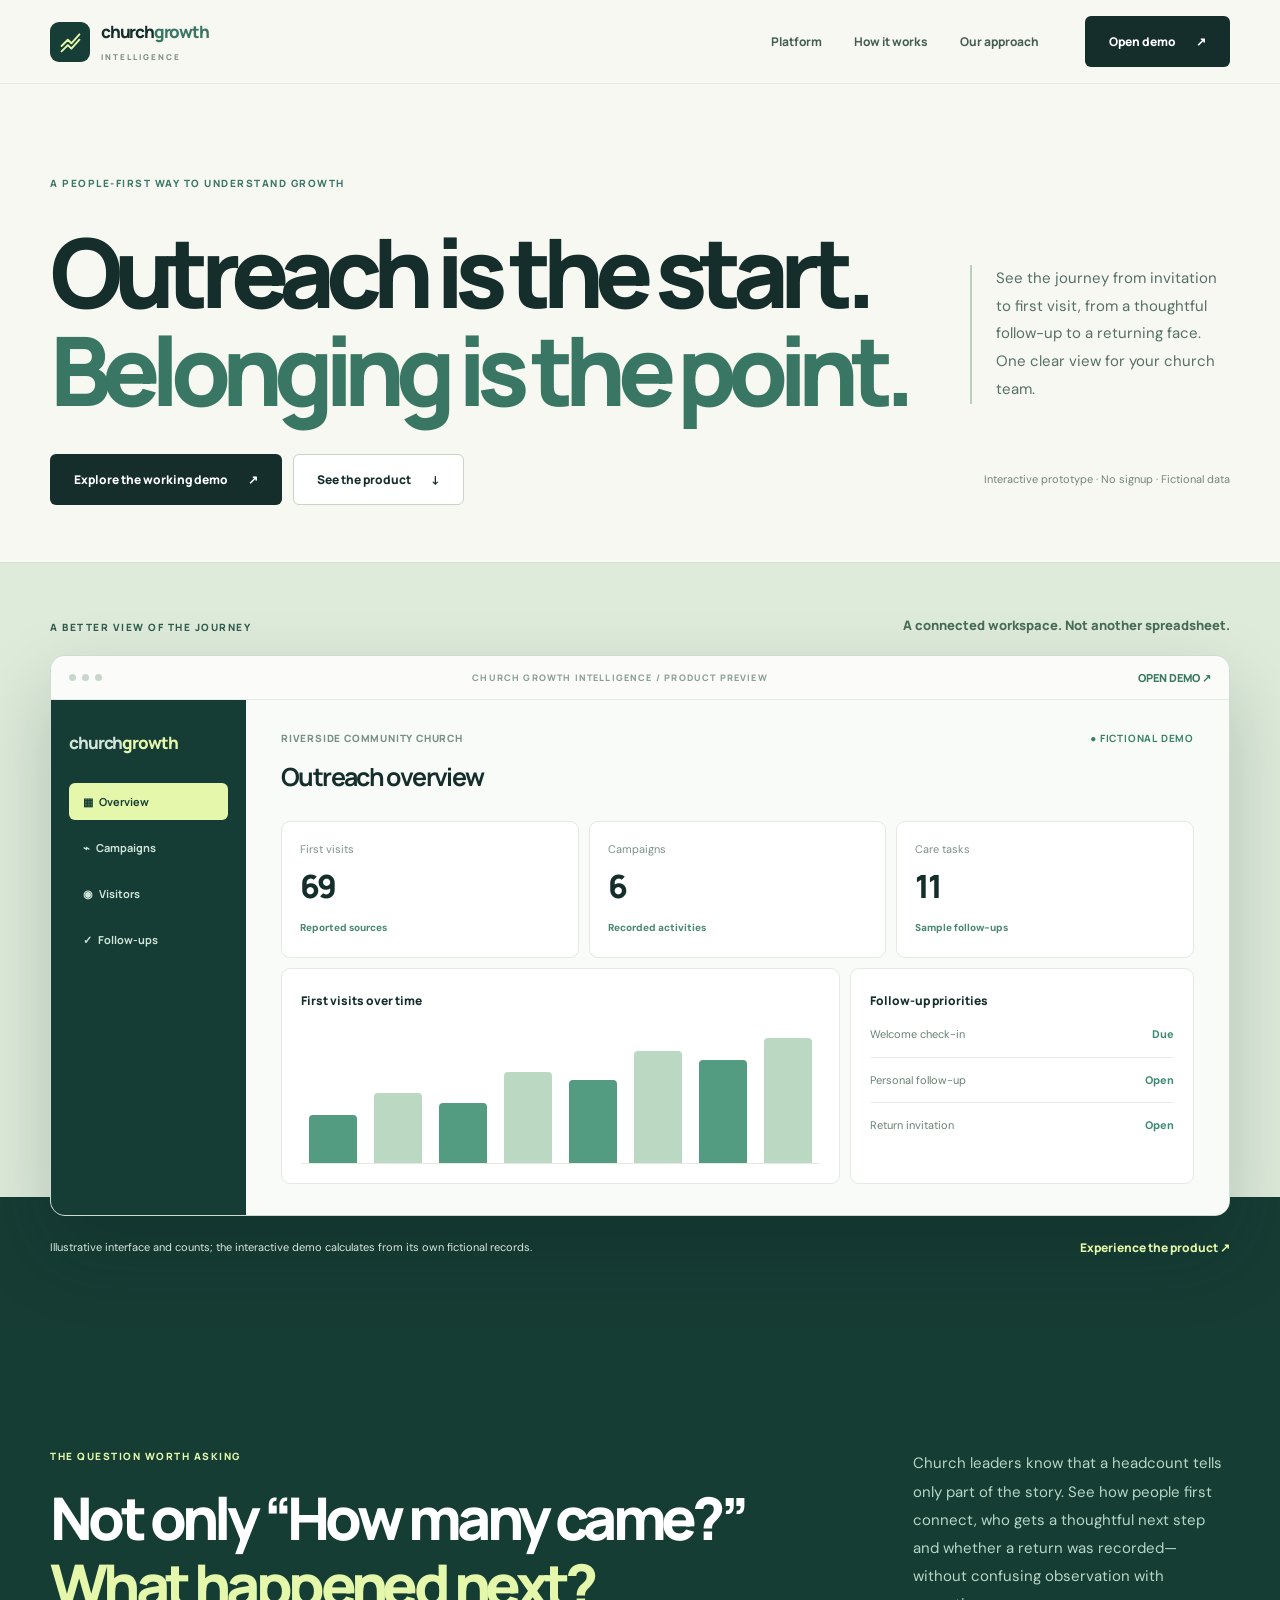
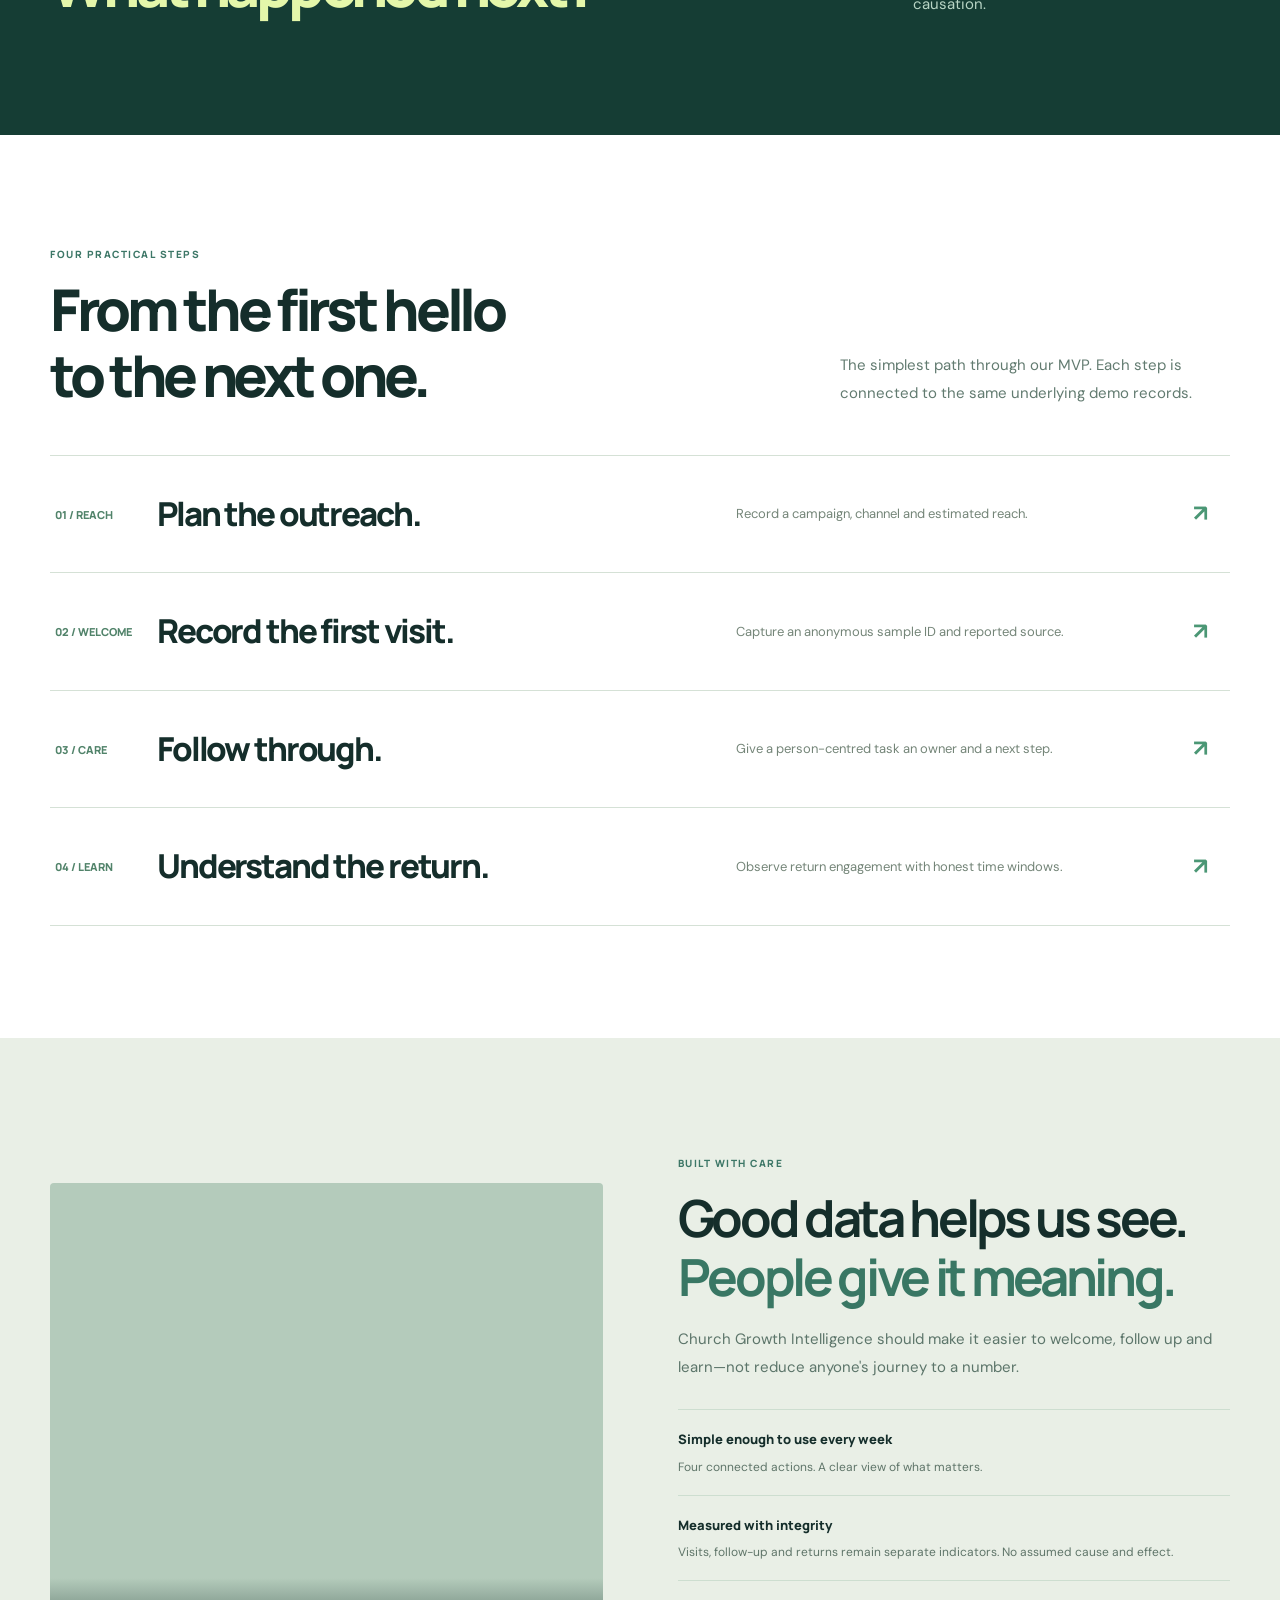
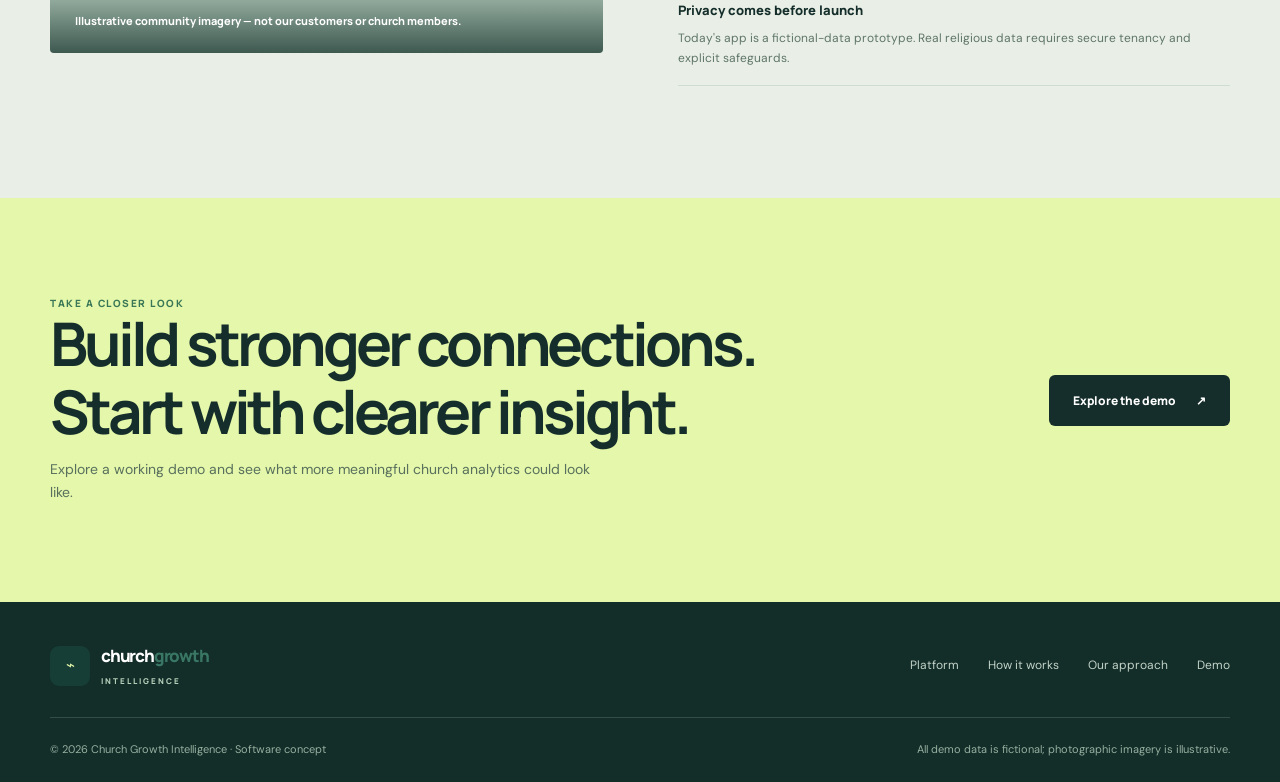
==== commit 47ace6f7: "Rebuild premium Church Growth Intelligence marketing site around product-led editorial design" ====
--- a/index.html
+++ b/index.html
@@ -1,96 +1,86 @@
 <!doctype html>
-<html lang="en">
-<head>
-<meta charset="utf-8"><meta name="viewport" content="width=device-width,initial-scale=1">
-<meta name="theme-color" content="#112d38">
-<meta name="description" content="Understand what happens after the first hello. Church Growth Intelligence connects outreach campaigns, first visits, follow-up and recorded returns. Explore a fictional demo.">
-<meta property="og:title" content="Church Growth Intelligence — Beyond the first hello">
-<meta property="og:description" content="One connected view of outreach, first visits, follow-ups and returns.">
-<title>Church Growth Intelligence — Beyond the First Hello</title>
-<link rel="preconnect" href="https://fonts.googleapis.com">
-<link rel="preconnect" href="https://fonts.gstatic.com" crossorigin>
-<link href="https://fonts.googleapis.com/css2?family=DM+Sans:wght@400;500;600;700;800&family=Manrope:wght@400;500;600;700;800&display=swap" rel="stylesheet">
+<html lang="en"><head><meta charset="utf-8"><meta name="viewport" content="width=device-width,initial-scale=1">
+<meta name="theme-color" content="#f8f8f3"><meta name="description" content="Church Growth Intelligence helps church leaders understand the journey from outreach to first visits, follow-up and return. Explore a focused fictional-data demo.">
+<meta property="og:title" content="Church Growth Intelligence — From outreach to belonging"><meta property="og:description" content="The moments after the first hello matter. Understand the journey, strengthen the follow-up.">
+<title>Church Growth Intelligence — From Outreach to Belonging</title>
+<link rel="preconnect" href="https://fonts.googleapis.com"><link rel="preconnect" href="https://fonts.gstatic.com" crossorigin>
+<link href="https://fonts.googleapis.com/css2?family=Manrope:wght@400;500;600;700;800&family=DM+Sans:wght@400;500;600;700;800&display=swap" rel="stylesheet">
 <style>
-:root{--ink:#112d38;--ink2:#163d49;--cream:#f7f7f0;--white:#fff;--lime:#dbf59b;--teal:#237c72;--line:#dce5de;--muted:#5e7474;--font:'DM Sans',system-ui,sans-serif;--display:'Manrope',system-ui,sans-serif}
-*{box-sizing:border-box}
-html{scroll-behavior:smooth;scroll-padding-top:90px}
-body{margin:0;background:var(--cream);color:var(--ink);font:15px/1.6 var(--font);-webkit-font-smoothing:antialiased}
-h1,h2,h3,p,figure{margin:0}h1,h2,h3{font-family:var(--display);letter-spacing:-.065em}a{color:inherit;text-decoration:none}button{font:inherit;cursor:pointer}img{display:block;max-width:100%}::selection{background:var(--lime);color:var(--ink)}:focus-visible{outline:3px solid #75ac8a;outline-offset:4px}
-.wrap{width:min(1210px,calc(100% - 80px));margin-inline:auto}.skip{position:absolute;top:-100px;left:12px;background:#fff;color:#112d38;padding:12px;z-index:100}.skip:focus{top:10px}
-.header{background:var(--cream);height:80px;position:relative;z-index:10;border-bottom:1px solid #dce6dc}.header-inner{height:100%;display:flex;align-items:center;gap:34px}.brand{display:flex;gap:11px;align-items:center;white-space:nowrap}.brand-mark{width:42px;height:42px;background:var(--ink);border-radius:8px;color:var(--lime);display:grid;place-items:center}.brand-mark svg{height:24px;width:24px}.brand-main{display:block;font:800 17px/1 var(--display);letter-spacing:-.07em}.brand-main em{font-style:normal;color:var(--teal)}.brand-sub{display:block;font:800 8px/1.3 var(--display);letter-spacing:.24em;margin-top:5px;color:#718682}
-.nav{margin-left:auto;display:flex;align-items:center;gap:32px}.nav a{font:750 12px var(--display);color:#3c5557}.nav a:hover{color:var(--teal)}.btn{display:inline-flex;align-items:center;justify-content:center;gap:14px;min-height:49px;border-radius:7px;border:1px solid transparent;padding:12px 21px;font:800 12px var(--display);transition:background .2s,transform .2s}.btn:hover{transform:translateY(-2px)}.btn-dark{background:var(--ink);color:#fff}.btn-dark:hover{background:#234854}.btn-lime{background:var(--lime);color:var(--ink)}.btn-lime:hover{background:#edffba}.btn-light{background:#fff;border-color:#d4dfd3;color:var(--ink)}.btn-light:hover{background:#f3f9ef}.menu{display:none;border:1px solid #ccdbd0;background:none;border-radius:8px;width:43px;height:43px;align-items:center;justify-content:center;color:var(--ink)}
-.hero{background:var(--ink);color:#fff;overflow:hidden}.hero-layout{min-height:690px;display:grid;grid-template-columns:minmax(0,1.04fr) minmax(0,.96fr);align-items:stretch}.hero-copy{padding:104px 49px 96px max(40px,calc((100vw - 1210px)/2));display:flex;flex-direction:column;align-items:flex-start;justify-content:center}.eyebrow{font:800 11px var(--display);letter-spacing:.13em;text-transform:uppercase;color:var(--teal)}.hero .eyebrow{color:#bceba7;display:flex;align-items:center;gap:10px}.hero .eyebrow:before{content:"";width:8px;height:8px;border-radius:50%;background:var(--lime)}.hero h1{font-size:clamp(55px,5.15vw,79px);font-weight:800;line-height:1.065;max-width:720px;letter-spacing:-.078em;margin:26px 0 23px}.hero h1 mark{color:var(--ink);background:var(--lime);padding:0 7px;box-decoration-break:clone;-webkit-box-decoration-break:clone}.hero-copy>p{max-width:490px;font-size:16px;color:#c0d4d4;line-height:1.78}.hero-actions{display:flex;align-items:center;flex-wrap:wrap;gap:14px;margin-top:31px}.hero-actions .plain-link{font:800 12px var(--display);color:#ebf4f0;display:inline-flex;gap:12px;align-items:center;padding:11px 5px}.hero-actions .plain-link:hover{text-decoration:underline;text-underline-offset:5px}.hero-note{color:#a3babc;font-size:11px;margin-top:29px;display:flex;align-items:center;gap:9px}.hero-note:before{content:"";width:6px;height:6px;background:#b6dfa8;border-radius:50%}
-.hero-visual{position:relative;background:#b7cabe;min-height:600px;overflow:hidden}.hero-visual img{width:100%;height:100%;position:absolute;inset:0;object-fit:cover;object-position:center 42%;filter:saturate(.82) contrast(1.04)}.hero-visual:after{content:"";position:absolute;inset:0;background:linear-gradient(180deg,transparent 45%,#091c25bb 100%)}.photo-caption{position:absolute;bottom:45px;left:45px;right:38px;z-index:1;border-top:1px solid #ffffff75;padding-top:17px;display:flex;justify-content:space-between;gap:15px;color:white;font:750 12px var(--display)}.photo-caption span:last-child{letter-spacing:.13em;font-size:10px;color:#e7f3e9}.photo-fallback{position:absolute;inset:0;background:linear-gradient(135deg,#42685d,#99bfa4);display:grid;place-items:center;color:#fff;font:800 35px var(--display);padding:50px}
-.ticker{background:var(--lime);border-bottom:1px solid #bed59a}.ticker-inner{display:grid;grid-template-columns:repeat(3,1fr);gap:20px;min-height:71px;align-items:center}.ticker-inner span{font:800 12px var(--display);color:#284a42;display:flex;align-items:center;gap:14px}.ticker-inner b{height:23px;width:23px;border:1px solid #7a9b74;border-radius:50%;display:grid;place-items:center;font-size:9px}
-.section{padding:112px 0}.section-heading{margin-bottom:43px;display:flex;align-items:end;justify-content:space-between;gap:50px}.section-heading h2{font-size:clamp(40px,4.2vw,60px);line-height:1.12;font-weight:800;letter-spacing:-.075em;max-width:740px;margin-top:14px}.section-heading p{max-width:320px;color:var(--muted);font-size:14px;line-height:1.8}.product{background:#f8faf7}.product-shell{background:#dfece3;padding:15px;border-radius:17px;border:1px solid #cee0d3;box-shadow:0 25px 70px #16392a14}.app-window{background:white;overflow:hidden;border-radius:10px;border:1px solid #d4e3dc}.browser{height:47px;border-bottom:1px solid #e1eae5;display:flex;align-items:center;justify-content:space-between;padding:0 18px;gap:12px;background:#fbfdfb;font:800 9px var(--display);letter-spacing:.13em;color:#728a85}.dots{display:flex;gap:6px}.dots i{background:#cbd8d0;width:7px;height:7px;border-radius:50%}.browser a{color:#226e68;letter-spacing:0;font-size:10px}.app-body{display:grid;grid-template-columns:205px minmax(0,1fr);min-height:445px}.app-sidebar{background:var(--ink);color:#c3d8d6;padding:29px 21px}.app-sidebar strong{font:800 16px var(--display);color:white;letter-spacing:-.06em;display:block;margin-bottom:38px}.app-sidebar strong em{font-style:normal;color:var(--lime)}.app-sidebar span{display:block;font:700 11px var(--display);margin:0 0 10px;padding:13px 14px;border-radius:7px}.app-sidebar span.on{background:var(--lime);color:var(--ink)}.app-main{padding:33px 38px 35px;background:#f9fbf9}.app-top{display:flex;justify-content:space-between;gap:13px;font:800 10px var(--display);letter-spacing:.08em;color:#64857f}.app-top i{font-style:normal;color:#278272}.app-main h3{font-size:25px;margin:11px 0 24px}.mini-stats{display:grid;grid-template-columns:repeat(3,1fr);gap:11px}.mini-stat{border:1px solid #dfe9e2;border-radius:8px;background:white;padding:17px}.mini-stat small{display:block;font-size:11px;color:#76908a}.mini-stat strong{display:block;font:800 31px var(--display);letter-spacing:-.055em;margin:7px 0}.mini-stat em{font-size:10px;font-style:normal;color:#488177}.app-lower{display:grid;grid-template-columns:1.45fr 1fr;gap:12px;margin-top:12px}.mini-panel{border:1px solid #dfe9e2;border-radius:8px;padding:18px 19px 13px;background:#fff;min-width:0}.mini-panel>b{font:800 11px var(--display)}.bars{height:144px;display:flex;align-items:end;gap:14px;border-bottom:1px solid #dfeae2;margin-top:20px;padding:0 5px}.bars i{flex:1;background:#5aa597;display:block;border-radius:3px 3px 0 0}.bars i:nth-child(2n){background:#accdb8}.task{font-size:11px;color:#557371;display:flex;justify-content:space-between;border-bottom:1px solid #e8eee9;padding:15px 0;gap:8px}.task:last-child{border:0}.task b{color:#267c6e;font-size:10px}.product-foot{display:flex;justify-content:space-between;align-items:center;gap:20px;margin-top:17px}.product-foot p{font-size:11px;color:#708780;max-width:620px}.text-link{color:#247b6d;font:800 12px var(--display);white-space:nowrap}.text-link:hover{text-decoration:underline;text-underline-offset:4px}
-.statement{background:var(--lime);padding:112px 0 119px}.statement-inner{display:grid;grid-template-columns:1.15fr .6fr;align-items:end;gap:95px}.statement h2{font:800 clamp(46px,5vw,72px)/1.11 var(--display);letter-spacing:-.08em;margin-top:16px}.statement p{font-size:15px;color:#4b6558;line-height:1.82;max-width:340px}.statement .eyebrow{color:#3c7661}
-.journey{background:#fff}.journey-list{border-top:1px solid #d8e3db}.journey-row{display:grid;grid-template-columns:73px 1fr 1fr 32px;align-items:center;gap:25px;padding:32px 5px;border-bottom:1px solid #d8e3db;transition:padding .2s,background .2s}.journey-row:hover{padding-left:17px;background:#f5f9f4}.journey-row .number{font:800 12px var(--display);color:#548877}.journey-row h3{font:800 clamp(24px,2.7vw,34px)/1.2 var(--display);letter-spacing:-.06em}.journey-row p{font-size:13px;color:#657c78}.journey-row .arrow{font-size:25px;color:#357d70}.journey-row:focus-visible{background:#edf7e6}
-.values{background:#f1f5ef}.values-inner{display:grid;grid-template-columns:.85fr 1.15fr;gap:100px}.values h2{font:800 clamp(37px,4vw,55px)/1.12 var(--display);margin-top:17px}.values h2 em{font-style:normal;color:var(--teal)}.values>p{color:#58716c}.value-list{border-top:1px solid #cadcd0}.value{border-bottom:1px solid #cadcd0;padding:22px 0}.value strong{font:800 15px var(--display);display:block}.value p{font-size:12px;color:#607875;margin-top:7px}
-.cta{background:var(--ink);color:white;padding:89px 0}.cta-inner{display:flex;justify-content:space-between;align-items:center;gap:40px}.cta h2{font:800 clamp(40px,4vw,58px)/1.12 var(--display);letter-spacing:-.075em;margin-top:12px;max-width:730px}.cta .eyebrow{color:var(--lime)}
-.footer{background:#09222d;color:#afc6c6;padding:37px 0 26px}.foot-top{display:flex;align-items:center;justify-content:space-between;gap:24px;padding-bottom:29px;border-bottom:1px solid #ffffff26}.footer .brand-main{color:white}.footer .brand-sub{color:#acc4c2}.foot-links{display:flex;gap:25px;flex-wrap:wrap;font:700 11px var(--display)}.foot-links a:hover{color:#fff}.foot-bottom{padding-top:20px;display:flex;align-items:center;justify-content:space-between;gap:25px;font-size:10px;color:#94adae}
-@media(max-width:1110px){.hero-copy{padding-left:40px}.hero h1{font-size:clamp(50px,5.4vw,64px)}.hero-layout{min-height:625px}.hero-visual{min-height:625px}.section{padding:92px 0}.values-inner{gap:50px}}
-@media(max-width:850px){.wrap{width:min(100% - 50px,750px)}.nav{gap:18px}.nav a{font-size:11px}.hero-layout{min-height:0}.hero-copy{padding:72px 30px 72px 26px}.hero h1{font-size:clamp(42px,5.9vw,57px)}.hero-visual{min-height:565px}.section-heading{align-items:flex-start;flex-direction:column;gap:15px}.section-heading p{max-width:700px}.app-body{grid-template-columns:140px 1fr}.app-sidebar{padding:22px 12px}.app-main{padding:25px 20px}.app-sidebar span{font-size:9px;padding:11px}.mini-stat{padding:12px}.mini-stat strong{font-size:25px}.statement-inner{gap:34px}.values-inner{gap:35px}}
-@media(max-width:680px){.header{height:68px}.wrap{width:calc(100% - 38px)}.header-inner{position:relative}.nav{display:none;position:absolute;top:67px;left:-19px;right:-19px;background:var(--cream);padding:15px 19px 23px;box-shadow:0 15px 20px #112d3822;border-bottom:1px solid #dce5dc;align-items:stretch;flex-direction:column;gap:0}.nav.open{display:flex}.nav a{padding:12px 5px;font-size:14px}.header-cta{margin-left:auto;font-size:10px;padding:10px 12px;min-height:40px}.menu{display:flex}.hero-layout{grid-template-columns:1fr}.hero-copy{padding:67px 23px 65px}.hero h1{font-size:clamp(49px,10.7vw,67px);margin-top:24px}.hero-copy>p{font-size:15px}.hero-visual{min-height:450px}.photo-caption{left:25px;right:25px;bottom:25px}.ticker-inner{grid-template-columns:1fr;padding:17px 0;gap:10px}.ticker-inner span{font-size:11px}.section{padding:77px 0}.section-heading h2{font-size:40px}.product-shell{padding:5px}.app-body{display:block}.app-sidebar{display:none}.app-main{padding:19px 13px}.browser{padding:0 11px}.browser span:nth-child(2){font-size:7px}.app-main h3{font-size:20px}.mini-stats{gap:6px}.mini-stat{padding:10px 7px}.mini-stat small{font-size:9px}.mini-stat strong{font-size:23px}.mini-stat em{font-size:9px}.app-lower{grid-template-columns:1fr}.mini-panel{padding:13px}.bars{height:100px}.statement{padding:77px 0}.statement-inner{grid-template-columns:1fr;gap:20px}.statement h2{font-size:clamp(42px,9.5vw,60px)}.statement p{max-width:620px}.journey-row{grid-template-columns:39px 1fr 22px;gap:11px;padding:23px 2px}.journey-row p{grid-column:2/3;margin-top:-4px}.journey-row .arrow{grid-column:3;grid-row:1}.journey-row h3{font-size:22px}.values-inner{grid-template-columns:1fr;gap:30px}.values h2{font-size:39px}.cta-inner{flex-direction:column;align-items:flex-start}.cta h2{font-size:43px}.foot-top{flex-direction:column;align-items:flex-start}.foot-bottom{flex-direction:column;align-items:flex-start;gap:7px}}
-@media(max-width:410px){.header-cta{font-size:0;padding:10px}.header-cta:after{content:"↗";font-size:16px}.hero h1{font-size:44px}.hero-visual{min-height:340px}.hero-actions{align-items:stretch}.hero-actions .btn{width:100%}.hero-actions .plain-link{width:100%}.photo-caption{font-size:10px}.section-heading h2{font-size:36px}.mini-stat strong{font-size:20px}.mini-stat em{font-size:8px}.statement h2{font-size:40px}.journey-row h3{font-size:20px}.cta h2{font-size:38px}}
-@media(prefers-reduced-motion:reduce){html{scroll-behavior:auto}.btn{transition:none}.btn:hover{transform:none}}
-</style>
-</head><body>
-<a class="skip" href="#main">Skip to content</a>
-<header class="header"><div class="wrap header-inner">
-<a href="#top" class="brand" aria-label="Church Growth Intelligence homepage"><span class="brand-mark"><svg viewBox="0 0 28 28" fill="none" aria-hidden="true"><path d="m4 18 7-7 5 5 8-10M4 24l7-7 5 5 8-10" stroke="currentColor" stroke-width="2.3" stroke-linecap="round" stroke-linejoin="round"/></svg></span><span><span class="brand-main">church<em>growth</em></span><span class="brand-sub">INTELLIGENCE</span></span></a>
-<nav id="mobile-nav" class="nav" aria-label="Main navigation"><a href="#platform">The platform</a><a href="#journey">How it works</a><a href="#values">Our approach</a></nav>
-<a class="btn btn-dark header-cta" href="app.html#/overview">Explore demo <span aria-hidden="true">↗</span></a>
-<button class="menu" id="menu-toggle" type="button" aria-label="Open navigation" aria-controls="mobile-nav" aria-expanded="false"><svg viewBox="0 0 24 24" width="21" height="21" fill="none" stroke="currentColor" stroke-width="2" aria-hidden="true"><path d="M4 6h16M4 12h16M4 18h16"/></svg></button>
+:root{--ink:#152e2b;--ink2:#26463f;--forest:#173e36;--muted:#687d73;--sage:#ebf0e7;--cream:#f8f8f3;--paper:#fff;--lime:#e4f7aa;--green:#397764;--line:#dce5dc;--display:'Manrope',Arial,sans-serif;--body:'DM Sans',Arial,sans-serif}
+*,*:before,*:after{box-sizing:border-box}html{scroll-behavior:smooth;scroll-padding-top:88px}body{margin:0;background:var(--cream);font:15px/1.65 var(--body);color:var(--ink);-webkit-font-smoothing:antialiased}a{color:inherit;text-decoration:none}button,input{font:inherit}button{cursor:pointer}img,svg{max-width:100%;display:block}h1,h2,h3,p,figure{margin:0}h1,h2,h3{font-family:var(--display);letter-spacing:-.065em}::selection{background:var(--lime);color:var(--ink)}:focus-visible{outline:3px solid #91be81;outline-offset:4px}
+.wrap{width:min(1180px,calc(100% - 72px));margin-inline:auto}.sr-only{position:absolute;width:1px;height:1px;margin:-1px;padding:0;overflow:hidden;clip:rect(0,0,0,0);white-space:nowrap;border:0}.skip{position:absolute;left:12px;top:-100px;padding:12px;background:#fff;z-index:30}.skip:focus{top:12px}
+.btn{display:inline-flex;align-items:center;justify-content:center;gap:20px;background:transparent;border:1px solid transparent;border-radius:6px;min-height:51px;padding:13px 23px;white-space:nowrap;font:800 12px var(--display);transition:background .2s,transform .2s}.btn:hover{transform:translateY(-2px)}.btn-dark{background:var(--ink);color:white}.btn-dark:hover{background:#2b5148}.btn-cream{border:1px solid #c7d4c7;background:#fff;color:var(--ink)}.btn-cream:hover{background:#eef5df}.btn-lime{background:var(--lime);color:var(--ink)}.btn-lime:hover{background:#f0ffc5}
+.eyebrow{font:800 10px var(--display);letter-spacing:.15em;text-transform:uppercase;color:#3d7767}
+.navbar{height:84px;background:var(--cream);border-bottom:1px solid #e6ebe1;position:sticky;top:0;z-index:25}.nav-inner{display:flex;align-items:center;height:100%;gap:36px}.brand{display:flex;align-items:center;gap:11px;flex:none}.brand-icon{width:40px;height:40px;display:grid;place-items:center;background:var(--forest);color:var(--lime);border-radius:9px}.brand-icon svg{width:25px;height:25px}.brand-text{font:800 17px/1.02 var(--display);letter-spacing:-.07em}.brand-text em{font-style:normal;color:var(--green)}.brand-caption{display:block;font:800 8px var(--display);letter-spacing:.25em;color:#7c8f83;margin-top:5px}
+.desktop-nav{display:flex;align-items:center;gap:32px;margin-left:auto}.desktop-nav a{font:750 12px var(--display);color:#455e53}.desktop-nav a:hover{color:var(--green)}.nav-cta{margin-left:10px}.menu-toggle{display:none;border:1px solid #d4dfd4;background:#fff;border-radius:7px;width:42px;height:42px;color:var(--ink);align-items:center;justify-content:center}
+.hero{padding:86px 0 0;position:relative;overflow:hidden;background:var(--cream)}.hero-top{display:grid;grid-template-columns:1fr 260px;gap:30px;align-items:end}.hero-headline h1{font-size:clamp(60px,7.5vw,112px);font-weight:800;line-height:1.025;letter-spacing:-.092em;margin:28px 0 0;max-width:1060px}.hero-headline h1 span{color:var(--green)}.hero-side{border-left:2px solid #b9cfba;padding-left:24px;margin-bottom:16px}.hero-side p{font-size:15px;line-height:1.85;color:#566f67}.hero-bottom{display:flex;align-items:center;justify-content:space-between;gap:25px;margin:34px 0 57px}.hero-bottom .meta{font-size:11px;color:#72857b}.hero-bottom .hero-actions{display:flex;gap:11px;align-items:center;flex-wrap:wrap}
+.product-stage{position:relative;background:#deebdb;padding:53px 0 70px;border-top:1px solid #d1e3ce}.product-stage:before{content:"";height:130px;position:absolute;inset:auto 0 0;background:#163c34}.product-caption{display:flex;justify-content:space-between;align-items:end;gap:20px;margin-bottom:21px}.product-caption .eyebrow{color:#315d4f}.product-caption strong{font:800 13px var(--display);color:#476c57}.demo-frame{position:relative;border:1px solid #cedbd0;border-radius:15px;box-shadow:0 34px 78px #0a211a36;background:white;overflow:hidden}.browser-bar{height:44px;background:#fbfcfa;border-bottom:1px solid #e5ece5;padding:0 18px;display:flex;align-items:center;justify-content:space-between;gap:12px;font:800 9px var(--display);color:#8da097;letter-spacing:.13em}.window-dots{display:flex;gap:6px}.window-dots i{display:block;width:7px;height:7px;border-radius:50%;background:#c9d7ca}.browser-bar a{color:#387761;letter-spacing:0;font-size:11px}
+.demo-window{display:grid;grid-template-columns:195px 1fr;min-height:440px}.demo-sidebar{background:#153d36;color:#d1e5d9;padding:31px 18px}.demo-sidebar strong{font:800 17px var(--display);letter-spacing:-.065em;display:block;margin-bottom:29px}.demo-sidebar strong em{font-style:normal;color:var(--lime)}.demo-sidebar span{display:block;font:700 11px var(--display);margin-bottom:9px;padding:11px 14px;border-radius:6px}.demo-sidebar span.active{background:#e4f7aa;color:#173f34}.demo-page{padding:31px 35px;background:#f9fbf8}.demo-page-kicker{font:800 10px var(--display);letter-spacing:.08em;color:#789185;display:flex;justify-content:space-between;gap:12px}.demo-page-kicker b{color:#318067}.demo-page h3{font-size:25px;margin:11px 0 24px}.stat-grid{display:grid;grid-template-columns:repeat(3,1fr);gap:10px}.stat-card{padding:18px;background:white;border:1px solid #e2eae1;border-radius:9px}.stat-card small{font-size:11px;color:#7b9287;display:block}.stat-card strong{display:block;font:800 32px var(--display);letter-spacing:-.06em;margin:6px 0}.stat-card em{font:750 10px var(--body);color:#478670;font-style:normal}.preview-lower{display:grid;grid-template-columns:1.3fr .8fr;gap:10px;margin-top:10px}.preview-panel{padding:19px;background:white;border:1px solid #e2eae1;border-radius:9px;min-width:0}.preview-panel>b{font:800 12px var(--display)}.preview-chart{height:132px;display:flex;align-items:end;gap:17px;padding:0 8px;border-bottom:1px solid #e4eae6;margin-top:20px}.preview-chart i{display:block;flex:1;background:#549c81;border-radius:4px 4px 0 0}.preview-chart i:nth-child(even){background:#bbd9c2}.preview-task{border-bottom:1px solid #e8efe8;padding:13px 0;display:flex;justify-content:space-between;font-size:11px;color:#688073;gap:7px}.preview-task:last-child{border:0}.preview-task b{color:#3b8a73}.stage-foot{position:relative;display:flex;justify-content:space-between;gap:25px;align-items:center;margin-top:22px;color:#dbe8df;font-size:11px}.stage-foot a{font:800 12px var(--display);color:var(--lime)}
+.section{padding:112px 0}.section-eyebrow{margin-bottom:15px}.section-title{font-size:clamp(39px,4.5vw,66px);line-height:1.15;letter-spacing:-.075em;font-weight:800}.section-intro{font-size:15px;color:#627b70;max-width:390px;line-height:1.85}.section-head{display:flex;justify-content:space-between;align-items:end;gap:50px;margin-bottom:47px}
+.statement{background:#153d34;color:white;padding:116px 0}.statement-grid{display:grid;grid-template-columns:1.35fr .55fr;align-items:end;gap:85px}.statement .eyebrow{color:var(--lime)}.statement h2{font-size:clamp(40px,4.6vw,67px);line-height:1.14;font-weight:800;letter-spacing:-.078em;margin-top:17px}.statement h2 em{font-style:normal;color:var(--lime)}.statement p{font-size:15px;color:#b8d5c5;max-width:380px;line-height:1.88}
+.journey{background:#fff}.journey-rows{border-top:1px solid #d5e1d6}.journey-row{display:grid;grid-template-columns:80px 1fr .78fr 32px;align-items:center;gap:22px;padding:31px 5px;border-bottom:1px solid #d5e1d6;transition:padding .2s,background .2s}.journey-row:hover{padding-left:18px;background:#f1f7ee}.journey-row .number{font:800 11px var(--display);color:#51836a}.journey-row h3{font-size:clamp(21px,2.6vw,33px);font-weight:800}.journey-row p{font-size:13px;color:#748578}.journey-row b{font-size:23px;color:#4b9775}
+.human{background:#e9efe6}.human-grid{display:grid;grid-template-columns:1fr 1fr;gap:75px;align-items:center}.human-img{background:#b4cbbb;min-height:470px;border-radius:4px;overflow:hidden;position:relative}.human-img img{width:100%;height:100%;object-fit:cover;position:absolute;inset:0;filter:saturate(.85)}.human-img figcaption{position:absolute;bottom:0;left:0;right:0;padding:35px 25px 25px;color:white;background:linear-gradient(transparent,#102c27b8);font:750 11px var(--display)}.human-copy h2{font-size:clamp(36px,4vw,55px);line-height:1.15;margin:14px 0 20px}.human-copy h2 span{color:var(--green)}.human-copy>p{font-size:15px;color:#5c756a;line-height:1.86}.human-principles{margin-top:27px;border-top:1px solid #cdded0}.human-principle{border-bottom:1px solid #cdded0;padding:17px 0}.human-principle strong{font:800 13px var(--display)}.human-principle p{font-size:12px;margin-top:6px;color:#5f7569}
+.final{padding:98px 0;background:var(--lime)}.final-inner{display:flex;justify-content:space-between;align-items:center;gap:50px}.final h2{font-size:clamp(42px,4.7vw,66px);line-height:1.12}.final .eyebrow{color:#3a7756}.final p{margin-top:13px;font-size:14px;color:#58705d;max-width:560px}
+.footer{background:#132d29;color:#c2d3c8;padding:43px 0 24px}.foot-top{display:flex;align-items:center;justify-content:space-between;gap:25px;padding-bottom:31px;border-bottom:1px solid #ffffff25}.footer .brand-text{color:white}.footer .brand-caption{color:#b6d0bb}.foot-links{display:flex;gap:29px;flex-wrap:wrap;font-size:12px}.foot-bottom{display:flex;justify-content:space-between;gap:30px;padding-top:22px;font-size:11px;color:#96b0a0}
+@media(max-width:1100px){.wrap{width:calc(100% - 56px)}.hero-headline h1{font-size:clamp(60px,7vw,94px)}.hero-top{grid-template-columns:1fr 240px}.section{padding:92px 0}.human-grid{gap:42px}}
+@media(max-width:820px){.hero-top{display:block}.hero-side{margin-top:24px;margin-bottom:0;max-width:620px}.hero-headline h1{font-size:clamp(58px,9vw,85px)}.hero-bottom{margin:25px 0 48px}.app-sidebar{padding:25px 11px}.demo-window{grid-template-columns:140px 1fr}.demo-page{padding:25px 19px}.stat-card{padding:12px}.stat-card strong{font-size:26px}.section-head{display:block}.section-intro{margin-top:18px;max-width:650px}.statement-grid{gap:30px}.human-grid{gap:30px}}
+@media(max-width:680px){.wrap{width:calc(100% - 36px)}.navbar{height:69px}.desktop-nav{display:none;position:absolute;top:68px;left:0;right:0;background:var(--cream);padding:19px;box-shadow:0 15px 25px #153d3427;border-bottom:1px solid #dae5d7}.desktop-nav.open{display:flex;flex-direction:column;align-items:flex-start;gap:19px}.desktop-nav a{font-size:14px}.nav-cta{margin-left:auto;font-size:10px;padding:10px 12px;min-height:40px}.menu-toggle{display:flex}.hero{padding-top:58px}.hero-headline h1{font-size:clamp(48px,10vw,69px)}.hero-bottom{flex-direction:column;align-items:flex-start}.product-stage{padding:40px 0 57px}.product-stage:before{height:130px}.product-caption{align-items:start;flex-direction:column}.demo-window{display:block}.demo-sidebar{display:none}.demo-page{padding:22px 14px}.demo-page h3{font-size:20px}.browser-bar{padding:0 10px}.browser-bar span:nth-child(2){font-size:7px}.stat-grid{gap:6px}.stat-card{padding:10px 8px}.stat-card small{font-size:9px}.stat-card strong{font-size:23px}.stat-card em{font-size:8px}.preview-lower{grid-template-columns:1fr}.preview-panel{padding:13px}.preview-chart{height:99px}.section{padding:76px 0}.section-title{font-size:clamp(37px,8vw,53px)}.statement{padding:85px 0}.statement-grid{grid-template-columns:1fr;gap:19px}.statement h2{font-size:clamp(40px,8vw,55px)}.journey-row{grid-template-columns:35px 1fr 22px;gap:10px;padding:23px 0}.journey-row p{grid-column:2;grid-row:2}.journey-row b{grid-column:3;grid-row:1}.journey-row h3{font-size:22px}.human-grid{grid-template-columns:1fr}.human-img{min-height:345px}.human-copy h2{font-size:41px}.final{padding:76px 0}.final-inner{flex-direction:column;align-items:flex-start}.foot-top,.foot-bottom{flex-direction:column;align-items:flex-start;gap:19px}}
+@media(max-width:410px){.nav-cta{font-size:0;padding:10px 13px}.nav-cta:after{content:'↗';font-size:18px}.hero-headline h1{font-size:46px}.hero-actions{flex-direction:column;align-items:stretch;width:100%}.hero-actions .btn{width:100%}.hero-side p{font-size:14px}.browser-bar span:nth-child(2){display:none}.stat-card strong{font-size:19px}.stat-card em{font-size:7px}.section-title{font-size:36px}.statement h2{font-size:38px}}
+@media(prefers-reduced-motion:reduce){html{scroll-behavior:auto}.btn,.journey-row{transition:none}.btn:hover{transform:none}}
+</style></head>
+<body><a class="skip" href="#main">Skip to content</a>
+<header class="navbar"><div class="wrap nav-inner">
+<a href="#top" class="brand" aria-label="Church Growth Intelligence home"><span class="brand-icon"><svg viewBox="0 0 28 28" fill="none" aria-hidden="true"><path d="m4 19 7-7 4 4 9-10M4 25l7-7 4 4 9-10" stroke="currentColor" stroke-width="2.2" stroke-linejoin="round" stroke-linecap="round"/></svg></span><span><span class="brand-text">church<em>growth</em></span><span class="brand-caption">INTELLIGENCE</span></span></a>
+<nav class="desktop-nav" id="navigation" aria-label="Main navigation"><a href="#platform">Platform</a><a href="#journey">How it works</a><a href="#about">Our approach</a></nav>
+<a href="app.html#/overview" class="btn btn-dark nav-cta">Open demo <span aria-hidden="true">↗</span></a>
+<button class="menu-toggle" id="mobile-toggle" aria-label="Open navigation" aria-controls="navigation" aria-expanded="false" type="button"><svg viewBox="0 0 24 24" width="20" fill="none" stroke="currentColor" stroke-width="2" aria-hidden="true"><path d="M4 6h16M4 12h16M4 18h16"/></svg></button>
 </div></header>
 <main id="main">
-<section class="hero" id="top" aria-labelledby="hero-title"><div class="hero-layout">
-<div class="hero-copy"><span class="eyebrow">Church intelligence, made human</span>
-<h1 id="hero-title">Every visit has a story.<br><mark>See what happens next.</mark></h1>
-<p>From the first outreach invitation to a returning face. Understand what’s working, what needs attention and where a thoughtful follow-up matters most.</p>
-<div class="hero-actions"><a href="app.html#/overview" class="btn btn-lime">Explore the live demo <span aria-hidden="true">↗</span></a><a class="plain-link" href="#platform">See the platform <span aria-hidden="true">↓</span></a></div>
-<div class="hero-note">A focused prototype for independent churches · Fictional data, no sign-up</div>
-</div>
-<div class="hero-visual"><div class="photo-fallback" aria-hidden="true">People come first.</div>
-<img src="https://images.unsplash.com/photo-1543269865-cbf427effbad?auto=format&fit=crop&w=1300&q=85" onerror="this.style.display='none'" alt="People gathered together around a table in conversation" width="1300" height="1100" fetchpriority="high" decoding="async">
-<div class="photo-caption"><span>Human connection, backed by clearer insight.</span><span>THE PEOPLE BEHIND THE DATA</span></div></div>
+<section class="hero" id="top" aria-labelledby="hero-title"><div class="wrap">
+<div class="hero-top"><div class="hero-headline"><span class="eyebrow">A people-first way to understand growth</span>
+<h1 id="hero-title">Outreach is the start.<br><span>Belonging is the point.</span></h1></div>
+<div class="hero-side"><p>See the journey from invitation to first visit, from a thoughtful follow-up to a returning face. One clear view for your church team.</p></div></div>
+<div class="hero-bottom"><div class="hero-actions"><a href="app.html#/overview" class="btn btn-dark">Explore the working demo <span aria-hidden="true">↗</span></a><a href="#platform" class="btn btn-cream">See the product <span aria-hidden="true">↓</span></a></div><div class="meta">Interactive prototype · No signup · Fictional data</div></div>
 </div></section>
-<div class="ticker"><div class="wrap ticker-inner"><span><b>01</b> Track the outreach</span><span><b>02</b> Care for the newcomer</span><span><b>03</b> Understand the return</span></div></div>
-<section class="section product" id="platform" aria-labelledby="platform-title"><div class="wrap">
-<div class="section-heading"><div><div class="eyebrow">THE PRODUCT / 01</div><h2 id="platform-title">One view.<br>Fewer unanswered questions.</h2></div><p>See outreach campaigns, recorded first visits and follow-up priorities together in one practical workspace.</p></div>
-<div class="product-shell"><div class="app-window">
-<div class="browser"><span class="dots"><i></i><i></i><i></i></span><span>CHURCH GROWTH INTELLIGENCE · ILLUSTRATIVE PREVIEW</span><a href="app.html#/overview">OPEN FULL DEMO ↗</a></div>
-<div class="app-body"><div class="app-sidebar"><strong>church<em>growth</em></strong><span class="on">▦ &nbsp; Overview</span><span>⌁ &nbsp; Campaigns</span><span>◎ &nbsp; Visitors</span><span>✓ &nbsp; Follow-ups</span></div>
-<div class="app-main"><div class="app-top"><span>RIVERSIDE COMMUNITY CHURCH</span><i>● FICTIONAL DEMO</i></div><h3>Outreach overview</h3>
-<div class="mini-stats"><div class="mini-stat"><small>First visits</small><strong>69</strong><em>Source-attributed</em></div><div class="mini-stat"><small>Campaigns</small><strong>6</strong><em>Recorded activities</em></div><div class="mini-stat"><small>Follow-up tasks</small><strong>11</strong><em>Care team queue</em></div></div>
-<div class="app-lower"><div class="mini-panel"><b>First visits over time</b><div class="bars" aria-hidden="true"><i style="height:29%"></i><i style="height:41%"></i><i style="height:35%"></i><i style="height:62%"></i><i style="height:49%"></i><i style="height:79%"></i><i style="height:65%"></i><i style="height:86%"></i></div></div>
-<div class="mini-panel"><b>Follow-up priorities</b><div class="task">Welcome check-in <b>Due</b></div><div class="task">Visitor follow-up <b>Open</b></div><div class="task">Return invitation <b>Open</b></div></div></div>
-</div></div></div></div>
-<div class="product-foot"><p>Illustrative product image, not live numbers. The working demo recalculates from its own fictional records.</p><a href="app.html#/overview" class="text-link">Try the actual product ↗</a></div>
+<section class="product-stage" id="platform" aria-labelledby="platform-title"><div class="wrap">
+<div class="product-caption"><span class="eyebrow">A better view of the journey</span><strong id="platform-title">A connected workspace. Not another spreadsheet.</strong></div>
+<div class="demo-frame" role="img" aria-label="Illustrative Church Growth Intelligence dashboard mockup showing first visits, campaigns and follow-up tasks">
+<div class="browser-bar"><span class="window-dots" aria-hidden="true"><i></i><i></i><i></i></span><span>CHURCH GROWTH INTELLIGENCE / PRODUCT PREVIEW</span><a href="app.html#/overview" aria-label="Open interactive dashboard">OPEN DEMO ↗</a></div>
+<div class="demo-window"><div class="demo-sidebar" aria-hidden="true"><strong>church<em>growth</em></strong><span class="active">▦ &nbsp; Overview</span><span>⌁ &nbsp; Campaigns</span><span>◉ &nbsp; Visitors</span><span>✓ &nbsp; Follow-ups</span></div>
+<div class="demo-page"><div class="demo-page-kicker"><span>RIVERSIDE COMMUNITY CHURCH</span><b>● FICTIONAL DEMO</b></div><h3>Outreach overview</h3><div class="stat-grid">
+<div class="stat-card"><small>First visits</small><strong>69</strong><em>Reported sources</em></div><div class="stat-card"><small>Campaigns</small><strong>6</strong><em>Recorded activities</em></div><div class="stat-card"><small>Care tasks</small><strong>11</strong><em>Sample follow-ups</em></div>
+</div><div class="preview-lower"><div class="preview-panel"><b>First visits over time</b><div class="preview-chart" aria-hidden="true"><i style="height:37%"></i><i style="height:54%"></i><i style="height:46%"></i><i style="height:70%"></i><i style="height:64%"></i><i style="height:86%"></i><i style="height:79%"></i><i style="height:96%"></i></div></div><div class="preview-panel"><b>Follow-up priorities</b><div class="preview-task">Welcome check-in <b>Due</b></div><div class="preview-task">Personal follow-up <b>Open</b></div><div class="preview-task">Return invitation <b>Open</b></div></div></div></div></div></div>
+<div class="stage-foot"><span>Illustrative interface and counts; the interactive demo calculates from its own fictional records.</span><a href="app.html#/overview">Experience the product ↗</a></div>
 </div></section>
-<section class="statement" aria-labelledby="statement-title"><div class="wrap statement-inner"><div><div class="eyebrow">A DIFFERENT QUESTION</div><h2 id="statement-title">Not just “How many came?”<br>But <em>“What happened next?”</em></h2></div><p>Attendance is a starting point. Our focused outreach view connects the moments after that first welcome, without treating anyone as a number or claiming that a single campaign caused their decision.</p></div></section>
+<section class="section statement" aria-labelledby="statement-title"><div class="wrap statement-grid">
+<div><span class="eyebrow">The question worth asking</span><h2 id="statement-title">Not only “How many came?”<br><em>What happened next?</em></h2></div>
+<p>Church leaders know that a headcount tells only part of the story. See how people first connect, who gets a thoughtful next step and whether a return was recorded—without confusing observation with causation.</p>
+</div></section>
 <section class="section journey" id="journey" aria-labelledby="journey-title"><div class="wrap">
-<div class="section-heading"><div><div class="eyebrow">THE JOURNEY / 02</div><h2 id="journey-title">Four steps.<br>One meaningful picture.</h2></div><p>A focused workflow that church leaders can understand, try and improve—without navigating an unfinished all-in-one system.</p></div>
-<div class="journey-list">
-<a class="journey-row" href="app.html#/campaigns"><span class="number">01</span><h3>Start with outreach.</h3><p>Record a campaign and its estimated reach.</p><span class="arrow">↗</span></a>
-<a class="journey-row" href="app.html#/visitors"><span class="number">02</span><h3>Welcome the first visit.</h3><p>Capture a pseudonymous visitor and their reported source.</p><span class="arrow">↗</span></a>
-<a class="journey-row" href="app.html#/followups"><span class="number">03</span><h3>Make care actionable.</h3><p>Assign, track and complete thoughtful follow-up tasks.</p><span class="arrow">↗</span></a>
-<a class="journey-row" href="app.html#/overview"><span class="number">04</span><h3>Learn who returns.</h3><p>Observe engagement within honest measurement windows.</p><span class="arrow">↗</span></a>
+<div class="section-head"><div><div class="eyebrow section-eyebrow">Four practical steps</div><h2 class="section-title" id="journey-title">From the first hello<br>to the next one.</h2></div><p class="section-intro">The simplest path through our MVP. Each step is connected to the same underlying demo records.</p></div>
+<div class="journey-rows">
+<a class="journey-row" href="app.html#/campaigns"><span class="number">01 / REACH</span><h3>Plan the outreach.</h3><p>Record a campaign, channel and estimated reach.</p><b aria-hidden="true">↗</b></a>
+<a class="journey-row" href="app.html#/visitors"><span class="number">02 / WELCOME</span><h3>Record the first visit.</h3><p>Capture an anonymous sample ID and reported source.</p><b aria-hidden="true">↗</b></a>
+<a class="journey-row" href="app.html#/followups"><span class="number">03 / CARE</span><h3>Follow through.</h3><p>Give a person-centred task an owner and a next step.</p><b aria-hidden="true">↗</b></a>
+<a class="journey-row" href="app.html#/overview"><span class="number">04 / LEARN</span><h3>Understand the return.</h3><p>Observe return engagement with honest time windows.</p><b aria-hidden="true">↗</b></a>
 </div></div></section>
-<section class="section values" id="values" aria-labelledby="values-title"><div class="wrap values-inner"><div><div class="eyebrow">OUR APPROACH / 03</div><h2 id="values-title">Numbers are useful.<br><em>People are the point.</em></h2></div><div class="value-list">
-<div class="value"><strong>Clarity over complexity</strong><p>A few genuinely useful insights beat dozens of disconnected charts.</p></div>
-<div class="value"><strong>Care over chasing metrics</strong><p>Recorded outreach sources and visitor returns support decisions. They don't prove what caused someone's journey.</p></div>
-<div class="value"><strong>Privacy from the beginning</strong><p>The current prototype uses fictional IDs and local browser storage. Secure production accounts and real member data handling are not yet implemented.</p></div>
-</div></div></section>
-<section class="cta" aria-labelledby="cta-title"><div class="wrap cta-inner"><div><div class="eyebrow">LET'S MAKE THE NEXT STEP CLEARER</div><h2 id="cta-title">Better insight.<br>More room for connection.</h2></div><a class="btn btn-lime" href="app.html#/overview">Experience the demo <span aria-hidden="true">↗</span></a></div></section>
+<section class="section human" id="about" aria-labelledby="about-title"><div class="wrap human-grid">
+<figure class="human-img"><img src="https://images.unsplash.com/photo-1593113616828-6f22bca04804?auto=format&fit=crop&w=1150&q=83" loading="lazy" decoding="async" alt="Volunteers preparing community assistance, illustrating compassionate outreach" onerror="this.style.display='none'"><figcaption>Illustrative community imagery — not our customers or church members.</figcaption></figure>
+<div class="human-copy"><span class="eyebrow">Built with care</span><h2 id="about-title">Good data helps us see.<br><span>People give it meaning.</span></h2><p>Church Growth Intelligence should make it easier to welcome, follow up and learn—not reduce anyone's journey to a number.</p><div class="human-principles">
+<div class="human-principle"><strong>Simple enough to use every week</strong><p>Four connected actions. A clear view of what matters.</p></div>
+<div class="human-principle"><strong>Measured with integrity</strong><p>Visits, follow-up and returns remain separate indicators. No assumed cause and effect.</p></div>
+<div class="human-principle"><strong>Privacy comes before launch</strong><p>Today's app is a fictional-data prototype. Real religious data requires secure tenancy and explicit safeguards.</p></div>
+</div></div></div></section>
+<section class="final" aria-labelledby="final-title"><div class="wrap final-inner"><div><div class="eyebrow">Take a closer look</div><h2 id="final-title">Build stronger connections.<br>Start with clearer insight.</h2><p>Explore a working demo and see what more meaningful church analytics could look like.</p></div><a href="app.html#/overview" class="btn btn-dark">Explore the demo <span aria-hidden="true">↗</span></a></div></section>
 </main>
-<footer class="footer"><div class="wrap"><div class="foot-top"><a class="brand" href="#top"><span class="brand-mark" aria-hidden="true">⌁</span><span><span class="brand-main">church<em>growth</em></span><span class="brand-sub">INTELLIGENCE</span></span></a><div class="foot-links"><a href="#platform">Platform</a><a href="#journey">How it works</a><a href="#values">Our approach</a><a href="app.html#/overview">Demo</a></div></div>
-<div class="foot-bottom"><span>© <span id="year">2026</span> Church Growth Intelligence · A developing software concept</span><span>Images illustrative. All demo records fictional.</span></div></div></footer>
+<footer class="footer"><div class="wrap"><div class="foot-top"><a class="brand" href="#top"><span class="brand-icon" aria-hidden="true">⌁</span><span><span class="brand-text">church<em>growth</em></span><span class="brand-caption">INTELLIGENCE</span></span></a><nav class="foot-links" aria-label="Footer navigation"><a href="#platform">Platform</a><a href="#journey">How it works</a><a href="#about">Our approach</a><a href="app.html#/overview">Demo</a></nav></div>
+<div class="foot-bottom"><span>© <span id="year">2026</span> Church Growth Intelligence · Software concept</span><span>All demo data is fictional; photographic imagery is illustrative.</span></div></div></footer>
 <script>
 document.getElementById('year').textContent=new Date().getFullYear();
-const btn=document.getElementById('menu-toggle'),nav=document.getElementById('mobile-nav');
-function closeNav(){nav.classList.remove('open');btn.setAttribute('aria-expanded','false');btn.setAttribute('aria-label','Open navigation');}
-btn.addEventListener('click',()=>{const open=nav.classList.toggle('open');btn.setAttribute('aria-expanded',String(open));btn.setAttribute('aria-label',open?'Close navigation':'Open navigation');});
-nav.querySelectorAll('a').forEach(a=>a.addEventListener('click',closeNav));
-document.addEventListener('keydown',e=>{if(e.key==='Escape'&&nav.classList.contains('open')){closeNav();btn.focus();}});
+const toggle=document.getElementById('mobile-toggle'),nav=document.getElementById('navigation');
+function closeMenu(){nav.classList.remove('open');toggle.setAttribute('aria-expanded','false');toggle.setAttribute('aria-label','Open navigation');}
+toggle.addEventListener('click',()=>{let open=nav.classList.toggle('open');toggle.setAttribute('aria-expanded',String(open));toggle.setAttribute('aria-label',open?'Close navigation':'Open navigation');});
+nav.querySelectorAll('a').forEach(a=>a.addEventListener('click',closeMenu));
+document.addEventListener('keydown',e=>{if(e.key==='Escape'&&nav.classList.contains('open')){closeMenu();toggle.focus();}});
 </script>
 </body></html>
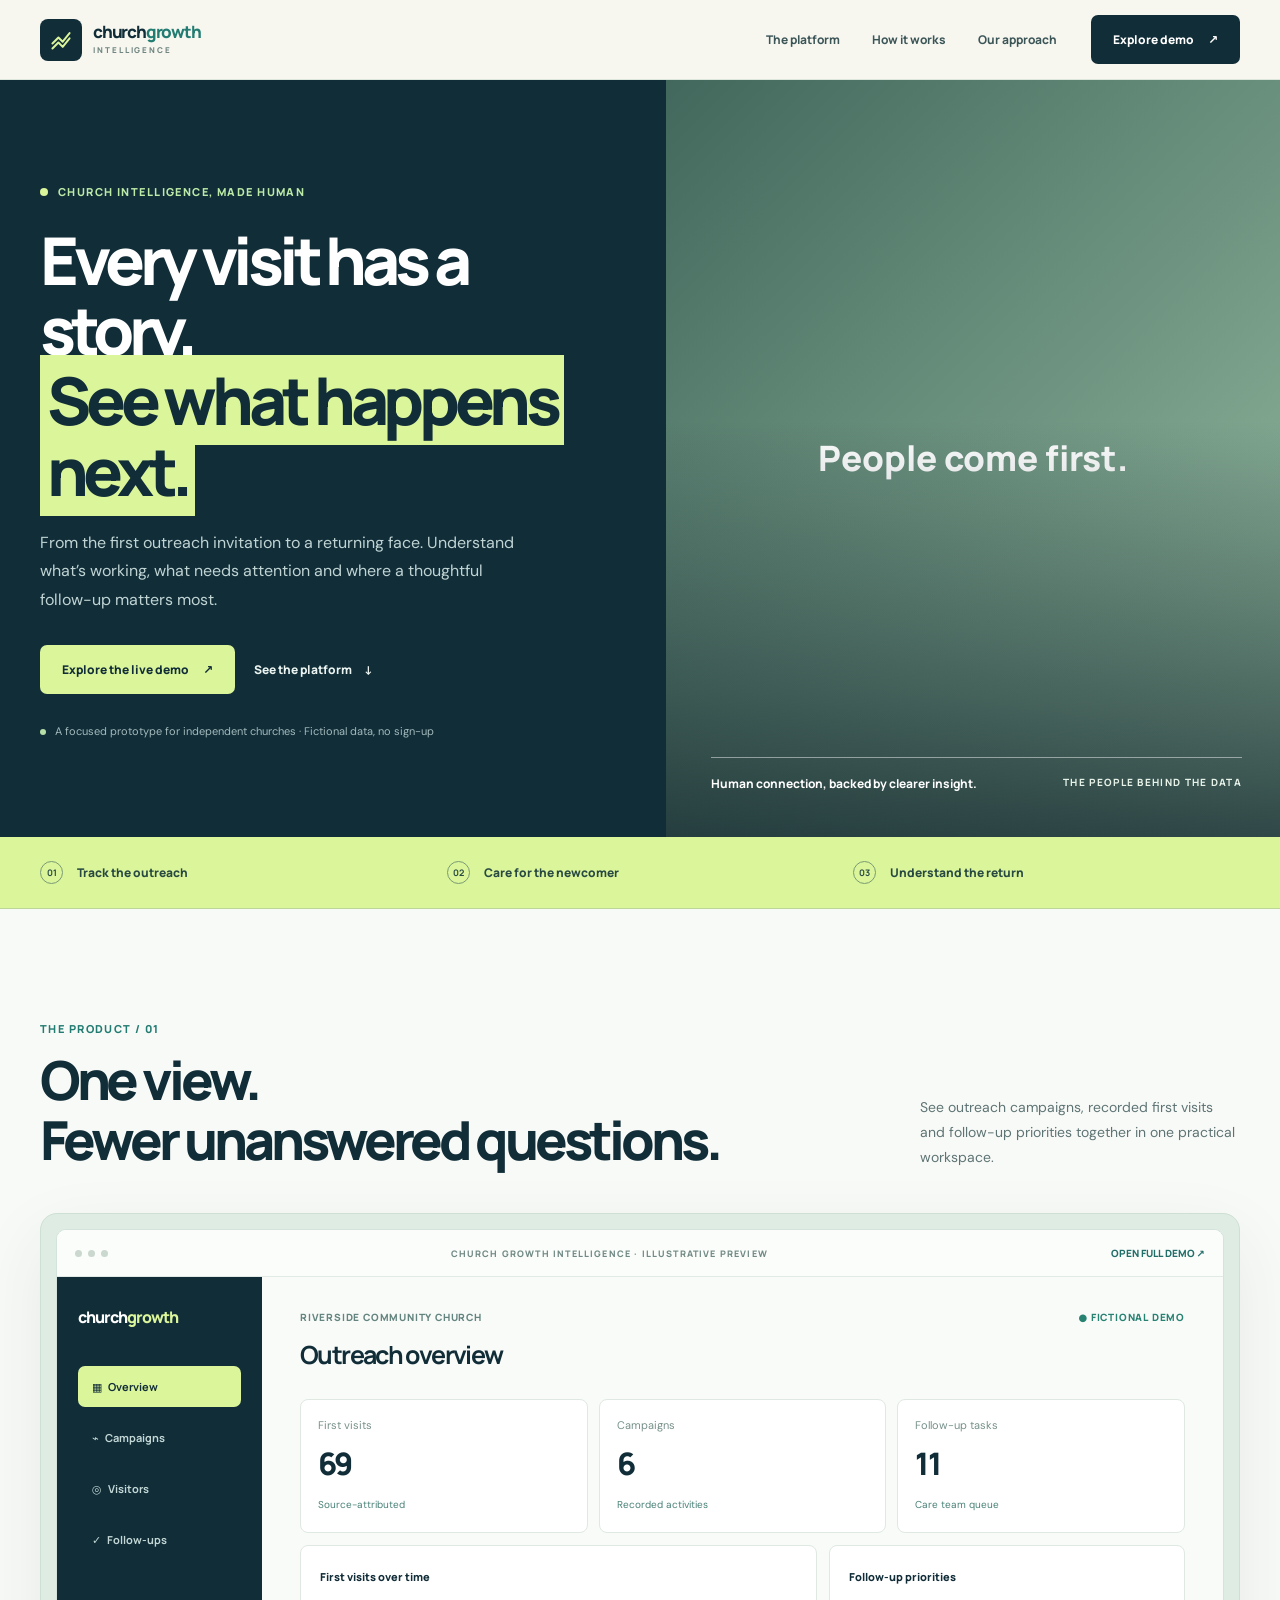
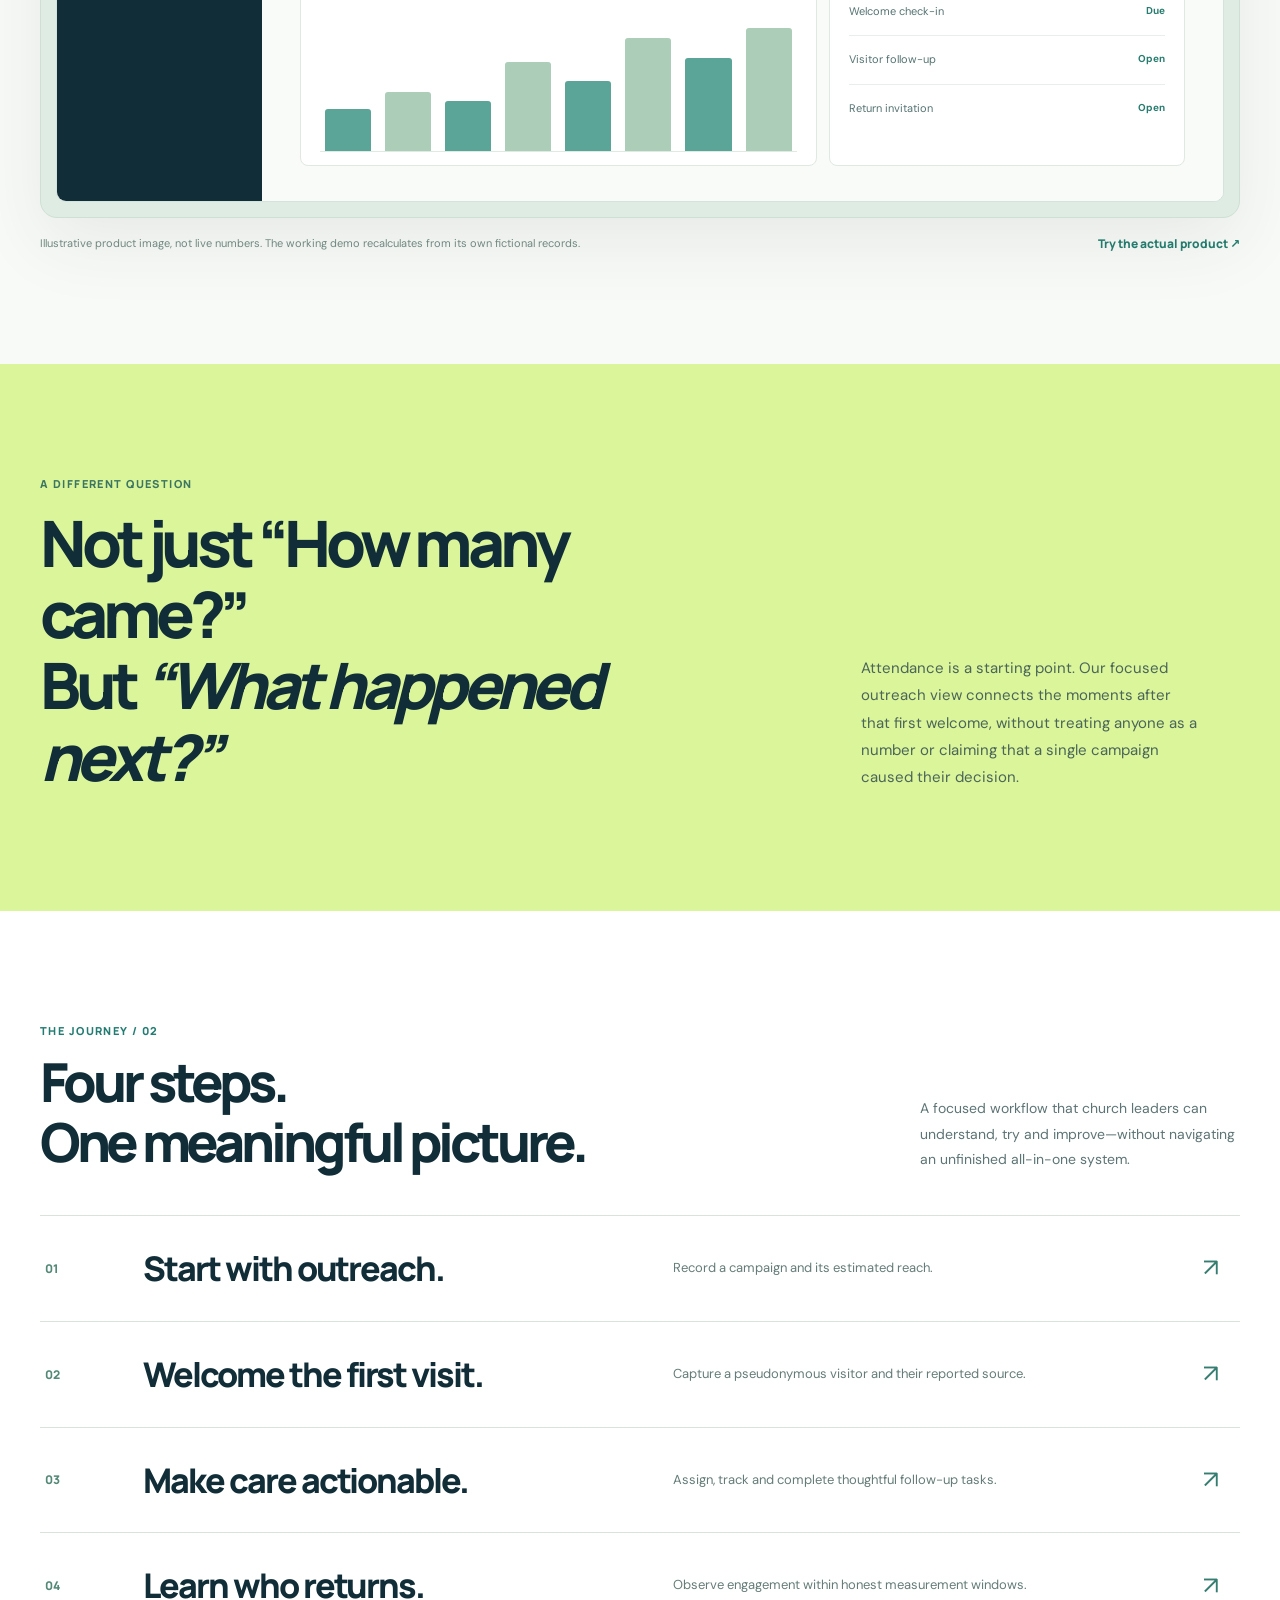
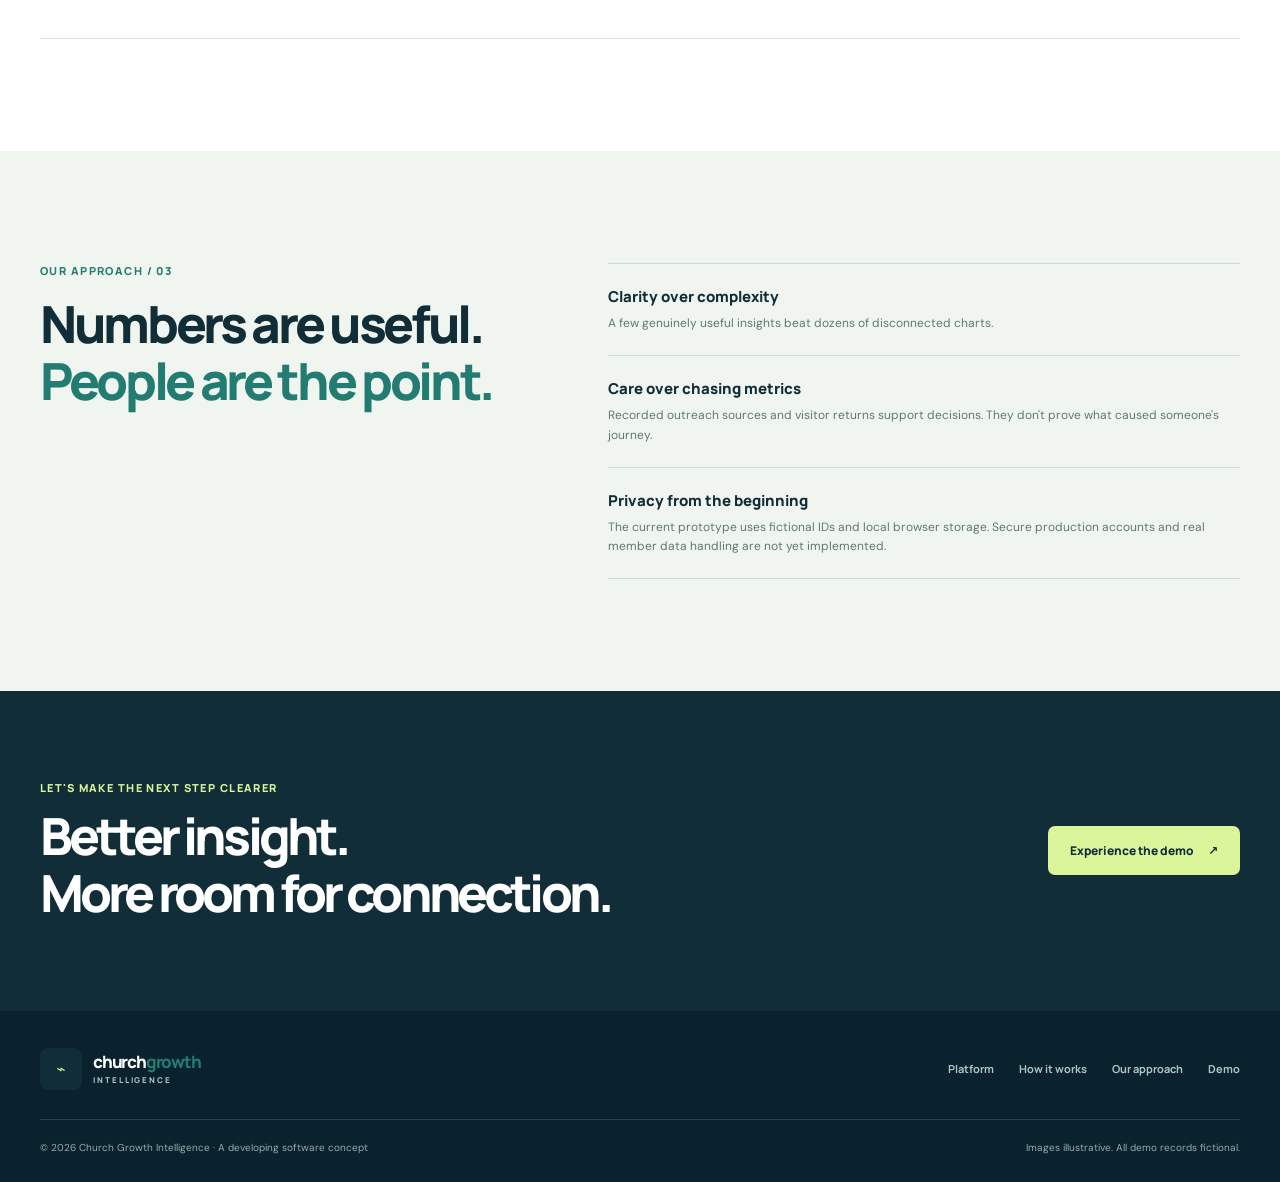
==== commit a28a033b: "Restore previous approved design: index.html" ====
--- a/index.html
+++ b/index.html
@@ -1,86 +1,96 @@
 <!doctype html>
-<html lang="en"><head><meta charset="utf-8"><meta name="viewport" content="width=device-width,initial-scale=1">
-<meta name="theme-color" content="#f8f8f3"><meta name="description" content="Church Growth Intelligence helps church leaders understand the journey from outreach to first visits, follow-up and return. Explore a focused fictional-data demo.">
-<meta property="og:title" content="Church Growth Intelligence — From outreach to belonging"><meta property="og:description" content="The moments after the first hello matter. Understand the journey, strengthen the follow-up.">
-<title>Church Growth Intelligence — From Outreach to Belonging</title>
-<link rel="preconnect" href="https://fonts.googleapis.com"><link rel="preconnect" href="https://fonts.gstatic.com" crossorigin>
-<link href="https://fonts.googleapis.com/css2?family=Manrope:wght@400;500;600;700;800&family=DM+Sans:wght@400;500;600;700;800&display=swap" rel="stylesheet">
+<html lang="en">
+<head>
+<meta charset="utf-8"><meta name="viewport" content="width=device-width,initial-scale=1">
+<meta name="theme-color" content="#112d38">
+<meta name="description" content="Understand what happens after the first hello. Church Growth Intelligence connects outreach campaigns, first visits, follow-up and recorded returns. Explore a fictional demo.">
+<meta property="og:title" content="Church Growth Intelligence — Beyond the first hello">
+<meta property="og:description" content="One connected view of outreach, first visits, follow-ups and returns.">
+<title>Church Growth Intelligence — Beyond the First Hello</title>
+<link rel="preconnect" href="https://fonts.googleapis.com">
+<link rel="preconnect" href="https://fonts.gstatic.com" crossorigin>
+<link href="https://fonts.googleapis.com/css2?family=DM+Sans:wght@400;500;600;700;800&family=Manrope:wght@400;500;600;700;800&display=swap" rel="stylesheet">
 <style>
-:root{--ink:#152e2b;--ink2:#26463f;--forest:#173e36;--muted:#687d73;--sage:#ebf0e7;--cream:#f8f8f3;--paper:#fff;--lime:#e4f7aa;--green:#397764;--line:#dce5dc;--display:'Manrope',Arial,sans-serif;--body:'DM Sans',Arial,sans-serif}
-*,*:before,*:after{box-sizing:border-box}html{scroll-behavior:smooth;scroll-padding-top:88px}body{margin:0;background:var(--cream);font:15px/1.65 var(--body);color:var(--ink);-webkit-font-smoothing:antialiased}a{color:inherit;text-decoration:none}button,input{font:inherit}button{cursor:pointer}img,svg{max-width:100%;display:block}h1,h2,h3,p,figure{margin:0}h1,h2,h3{font-family:var(--display);letter-spacing:-.065em}::selection{background:var(--lime);color:var(--ink)}:focus-visible{outline:3px solid #91be81;outline-offset:4px}
-.wrap{width:min(1180px,calc(100% - 72px));margin-inline:auto}.sr-only{position:absolute;width:1px;height:1px;margin:-1px;padding:0;overflow:hidden;clip:rect(0,0,0,0);white-space:nowrap;border:0}.skip{position:absolute;left:12px;top:-100px;padding:12px;background:#fff;z-index:30}.skip:focus{top:12px}
-.btn{display:inline-flex;align-items:center;justify-content:center;gap:20px;background:transparent;border:1px solid transparent;border-radius:6px;min-height:51px;padding:13px 23px;white-space:nowrap;font:800 12px var(--display);transition:background .2s,transform .2s}.btn:hover{transform:translateY(-2px)}.btn-dark{background:var(--ink);color:white}.btn-dark:hover{background:#2b5148}.btn-cream{border:1px solid #c7d4c7;background:#fff;color:var(--ink)}.btn-cream:hover{background:#eef5df}.btn-lime{background:var(--lime);color:var(--ink)}.btn-lime:hover{background:#f0ffc5}
-.eyebrow{font:800 10px var(--display);letter-spacing:.15em;text-transform:uppercase;color:#3d7767}
-.navbar{height:84px;background:var(--cream);border-bottom:1px solid #e6ebe1;position:sticky;top:0;z-index:25}.nav-inner{display:flex;align-items:center;height:100%;gap:36px}.brand{display:flex;align-items:center;gap:11px;flex:none}.brand-icon{width:40px;height:40px;display:grid;place-items:center;background:var(--forest);color:var(--lime);border-radius:9px}.brand-icon svg{width:25px;height:25px}.brand-text{font:800 17px/1.02 var(--display);letter-spacing:-.07em}.brand-text em{font-style:normal;color:var(--green)}.brand-caption{display:block;font:800 8px var(--display);letter-spacing:.25em;color:#7c8f83;margin-top:5px}
-.desktop-nav{display:flex;align-items:center;gap:32px;margin-left:auto}.desktop-nav a{font:750 12px var(--display);color:#455e53}.desktop-nav a:hover{color:var(--green)}.nav-cta{margin-left:10px}.menu-toggle{display:none;border:1px solid #d4dfd4;background:#fff;border-radius:7px;width:42px;height:42px;color:var(--ink);align-items:center;justify-content:center}
-.hero{padding:86px 0 0;position:relative;overflow:hidden;background:var(--cream)}.hero-top{display:grid;grid-template-columns:1fr 260px;gap:30px;align-items:end}.hero-headline h1{font-size:clamp(60px,7.5vw,112px);font-weight:800;line-height:1.025;letter-spacing:-.092em;margin:28px 0 0;max-width:1060px}.hero-headline h1 span{color:var(--green)}.hero-side{border-left:2px solid #b9cfba;padding-left:24px;margin-bottom:16px}.hero-side p{font-size:15px;line-height:1.85;color:#566f67}.hero-bottom{display:flex;align-items:center;justify-content:space-between;gap:25px;margin:34px 0 57px}.hero-bottom .meta{font-size:11px;color:#72857b}.hero-bottom .hero-actions{display:flex;gap:11px;align-items:center;flex-wrap:wrap}
-.product-stage{position:relative;background:#deebdb;padding:53px 0 70px;border-top:1px solid #d1e3ce}.product-stage:before{content:"";height:130px;position:absolute;inset:auto 0 0;background:#163c34}.product-caption{display:flex;justify-content:space-between;align-items:end;gap:20px;margin-bottom:21px}.product-caption .eyebrow{color:#315d4f}.product-caption strong{font:800 13px var(--display);color:#476c57}.demo-frame{position:relative;border:1px solid #cedbd0;border-radius:15px;box-shadow:0 34px 78px #0a211a36;background:white;overflow:hidden}.browser-bar{height:44px;background:#fbfcfa;border-bottom:1px solid #e5ece5;padding:0 18px;display:flex;align-items:center;justify-content:space-between;gap:12px;font:800 9px var(--display);color:#8da097;letter-spacing:.13em}.window-dots{display:flex;gap:6px}.window-dots i{display:block;width:7px;height:7px;border-radius:50%;background:#c9d7ca}.browser-bar a{color:#387761;letter-spacing:0;font-size:11px}
-.demo-window{display:grid;grid-template-columns:195px 1fr;min-height:440px}.demo-sidebar{background:#153d36;color:#d1e5d9;padding:31px 18px}.demo-sidebar strong{font:800 17px var(--display);letter-spacing:-.065em;display:block;margin-bottom:29px}.demo-sidebar strong em{font-style:normal;color:var(--lime)}.demo-sidebar span{display:block;font:700 11px var(--display);margin-bottom:9px;padding:11px 14px;border-radius:6px}.demo-sidebar span.active{background:#e4f7aa;color:#173f34}.demo-page{padding:31px 35px;background:#f9fbf8}.demo-page-kicker{font:800 10px var(--display);letter-spacing:.08em;color:#789185;display:flex;justify-content:space-between;gap:12px}.demo-page-kicker b{color:#318067}.demo-page h3{font-size:25px;margin:11px 0 24px}.stat-grid{display:grid;grid-template-columns:repeat(3,1fr);gap:10px}.stat-card{padding:18px;background:white;border:1px solid #e2eae1;border-radius:9px}.stat-card small{font-size:11px;color:#7b9287;display:block}.stat-card strong{display:block;font:800 32px var(--display);letter-spacing:-.06em;margin:6px 0}.stat-card em{font:750 10px var(--body);color:#478670;font-style:normal}.preview-lower{display:grid;grid-template-columns:1.3fr .8fr;gap:10px;margin-top:10px}.preview-panel{padding:19px;background:white;border:1px solid #e2eae1;border-radius:9px;min-width:0}.preview-panel>b{font:800 12px var(--display)}.preview-chart{height:132px;display:flex;align-items:end;gap:17px;padding:0 8px;border-bottom:1px solid #e4eae6;margin-top:20px}.preview-chart i{display:block;flex:1;background:#549c81;border-radius:4px 4px 0 0}.preview-chart i:nth-child(even){background:#bbd9c2}.preview-task{border-bottom:1px solid #e8efe8;padding:13px 0;display:flex;justify-content:space-between;font-size:11px;color:#688073;gap:7px}.preview-task:last-child{border:0}.preview-task b{color:#3b8a73}.stage-foot{position:relative;display:flex;justify-content:space-between;gap:25px;align-items:center;margin-top:22px;color:#dbe8df;font-size:11px}.stage-foot a{font:800 12px var(--display);color:var(--lime)}
-.section{padding:112px 0}.section-eyebrow{margin-bottom:15px}.section-title{font-size:clamp(39px,4.5vw,66px);line-height:1.15;letter-spacing:-.075em;font-weight:800}.section-intro{font-size:15px;color:#627b70;max-width:390px;line-height:1.85}.section-head{display:flex;justify-content:space-between;align-items:end;gap:50px;margin-bottom:47px}
-.statement{background:#153d34;color:white;padding:116px 0}.statement-grid{display:grid;grid-template-columns:1.35fr .55fr;align-items:end;gap:85px}.statement .eyebrow{color:var(--lime)}.statement h2{font-size:clamp(40px,4.6vw,67px);line-height:1.14;font-weight:800;letter-spacing:-.078em;margin-top:17px}.statement h2 em{font-style:normal;color:var(--lime)}.statement p{font-size:15px;color:#b8d5c5;max-width:380px;line-height:1.88}
-.journey{background:#fff}.journey-rows{border-top:1px solid #d5e1d6}.journey-row{display:grid;grid-template-columns:80px 1fr .78fr 32px;align-items:center;gap:22px;padding:31px 5px;border-bottom:1px solid #d5e1d6;transition:padding .2s,background .2s}.journey-row:hover{padding-left:18px;background:#f1f7ee}.journey-row .number{font:800 11px var(--display);color:#51836a}.journey-row h3{font-size:clamp(21px,2.6vw,33px);font-weight:800}.journey-row p{font-size:13px;color:#748578}.journey-row b{font-size:23px;color:#4b9775}
-.human{background:#e9efe6}.human-grid{display:grid;grid-template-columns:1fr 1fr;gap:75px;align-items:center}.human-img{background:#b4cbbb;min-height:470px;border-radius:4px;overflow:hidden;position:relative}.human-img img{width:100%;height:100%;object-fit:cover;position:absolute;inset:0;filter:saturate(.85)}.human-img figcaption{position:absolute;bottom:0;left:0;right:0;padding:35px 25px 25px;color:white;background:linear-gradient(transparent,#102c27b8);font:750 11px var(--display)}.human-copy h2{font-size:clamp(36px,4vw,55px);line-height:1.15;margin:14px 0 20px}.human-copy h2 span{color:var(--green)}.human-copy>p{font-size:15px;color:#5c756a;line-height:1.86}.human-principles{margin-top:27px;border-top:1px solid #cdded0}.human-principle{border-bottom:1px solid #cdded0;padding:17px 0}.human-principle strong{font:800 13px var(--display)}.human-principle p{font-size:12px;margin-top:6px;color:#5f7569}
-.final{padding:98px 0;background:var(--lime)}.final-inner{display:flex;justify-content:space-between;align-items:center;gap:50px}.final h2{font-size:clamp(42px,4.7vw,66px);line-height:1.12}.final .eyebrow{color:#3a7756}.final p{margin-top:13px;font-size:14px;color:#58705d;max-width:560px}
-.footer{background:#132d29;color:#c2d3c8;padding:43px 0 24px}.foot-top{display:flex;align-items:center;justify-content:space-between;gap:25px;padding-bottom:31px;border-bottom:1px solid #ffffff25}.footer .brand-text{color:white}.footer .brand-caption{color:#b6d0bb}.foot-links{display:flex;gap:29px;flex-wrap:wrap;font-size:12px}.foot-bottom{display:flex;justify-content:space-between;gap:30px;padding-top:22px;font-size:11px;color:#96b0a0}
-@media(max-width:1100px){.wrap{width:calc(100% - 56px)}.hero-headline h1{font-size:clamp(60px,7vw,94px)}.hero-top{grid-template-columns:1fr 240px}.section{padding:92px 0}.human-grid{gap:42px}}
-@media(max-width:820px){.hero-top{display:block}.hero-side{margin-top:24px;margin-bottom:0;max-width:620px}.hero-headline h1{font-size:clamp(58px,9vw,85px)}.hero-bottom{margin:25px 0 48px}.app-sidebar{padding:25px 11px}.demo-window{grid-template-columns:140px 1fr}.demo-page{padding:25px 19px}.stat-card{padding:12px}.stat-card strong{font-size:26px}.section-head{display:block}.section-intro{margin-top:18px;max-width:650px}.statement-grid{gap:30px}.human-grid{gap:30px}}
-@media(max-width:680px){.wrap{width:calc(100% - 36px)}.navbar{height:69px}.desktop-nav{display:none;position:absolute;top:68px;left:0;right:0;background:var(--cream);padding:19px;box-shadow:0 15px 25px #153d3427;border-bottom:1px solid #dae5d7}.desktop-nav.open{display:flex;flex-direction:column;align-items:flex-start;gap:19px}.desktop-nav a{font-size:14px}.nav-cta{margin-left:auto;font-size:10px;padding:10px 12px;min-height:40px}.menu-toggle{display:flex}.hero{padding-top:58px}.hero-headline h1{font-size:clamp(48px,10vw,69px)}.hero-bottom{flex-direction:column;align-items:flex-start}.product-stage{padding:40px 0 57px}.product-stage:before{height:130px}.product-caption{align-items:start;flex-direction:column}.demo-window{display:block}.demo-sidebar{display:none}.demo-page{padding:22px 14px}.demo-page h3{font-size:20px}.browser-bar{padding:0 10px}.browser-bar span:nth-child(2){font-size:7px}.stat-grid{gap:6px}.stat-card{padding:10px 8px}.stat-card small{font-size:9px}.stat-card strong{font-size:23px}.stat-card em{font-size:8px}.preview-lower{grid-template-columns:1fr}.preview-panel{padding:13px}.preview-chart{height:99px}.section{padding:76px 0}.section-title{font-size:clamp(37px,8vw,53px)}.statement{padding:85px 0}.statement-grid{grid-template-columns:1fr;gap:19px}.statement h2{font-size:clamp(40px,8vw,55px)}.journey-row{grid-template-columns:35px 1fr 22px;gap:10px;padding:23px 0}.journey-row p{grid-column:2;grid-row:2}.journey-row b{grid-column:3;grid-row:1}.journey-row h3{font-size:22px}.human-grid{grid-template-columns:1fr}.human-img{min-height:345px}.human-copy h2{font-size:41px}.final{padding:76px 0}.final-inner{flex-direction:column;align-items:flex-start}.foot-top,.foot-bottom{flex-direction:column;align-items:flex-start;gap:19px}}
-@media(max-width:410px){.nav-cta{font-size:0;padding:10px 13px}.nav-cta:after{content:'↗';font-size:18px}.hero-headline h1{font-size:46px}.hero-actions{flex-direction:column;align-items:stretch;width:100%}.hero-actions .btn{width:100%}.hero-side p{font-size:14px}.browser-bar span:nth-child(2){display:none}.stat-card strong{font-size:19px}.stat-card em{font-size:7px}.section-title{font-size:36px}.statement h2{font-size:38px}}
-@media(prefers-reduced-motion:reduce){html{scroll-behavior:auto}.btn,.journey-row{transition:none}.btn:hover{transform:none}}
-</style></head>
-<body><a class="skip" href="#main">Skip to content</a>
-<header class="navbar"><div class="wrap nav-inner">
-<a href="#top" class="brand" aria-label="Church Growth Intelligence home"><span class="brand-icon"><svg viewBox="0 0 28 28" fill="none" aria-hidden="true"><path d="m4 19 7-7 4 4 9-10M4 25l7-7 4 4 9-10" stroke="currentColor" stroke-width="2.2" stroke-linejoin="round" stroke-linecap="round"/></svg></span><span><span class="brand-text">church<em>growth</em></span><span class="brand-caption">INTELLIGENCE</span></span></a>
-<nav class="desktop-nav" id="navigation" aria-label="Main navigation"><a href="#platform">Platform</a><a href="#journey">How it works</a><a href="#about">Our approach</a></nav>
-<a href="app.html#/overview" class="btn btn-dark nav-cta">Open demo <span aria-hidden="true">↗</span></a>
-<button class="menu-toggle" id="mobile-toggle" aria-label="Open navigation" aria-controls="navigation" aria-expanded="false" type="button"><svg viewBox="0 0 24 24" width="20" fill="none" stroke="currentColor" stroke-width="2" aria-hidden="true"><path d="M4 6h16M4 12h16M4 18h16"/></svg></button>
+:root{--ink:#112d38;--ink2:#163d49;--cream:#f7f7f0;--white:#fff;--lime:#dbf59b;--teal:#237c72;--line:#dce5de;--muted:#5e7474;--font:'DM Sans',system-ui,sans-serif;--display:'Manrope',system-ui,sans-serif}
+*{box-sizing:border-box}
+html{scroll-behavior:smooth;scroll-padding-top:90px}
+body{margin:0;background:var(--cream);color:var(--ink);font:15px/1.6 var(--font);-webkit-font-smoothing:antialiased}
+h1,h2,h3,p,figure{margin:0}h1,h2,h3{font-family:var(--display);letter-spacing:-.065em}a{color:inherit;text-decoration:none}button{font:inherit;cursor:pointer}img{display:block;max-width:100%}::selection{background:var(--lime);color:var(--ink)}:focus-visible{outline:3px solid #75ac8a;outline-offset:4px}
+.wrap{width:min(1210px,calc(100% - 80px));margin-inline:auto}.skip{position:absolute;top:-100px;left:12px;background:#fff;color:#112d38;padding:12px;z-index:100}.skip:focus{top:10px}
+.header{background:var(--cream);height:80px;position:relative;z-index:10;border-bottom:1px solid #dce6dc}.header-inner{height:100%;display:flex;align-items:center;gap:34px}.brand{display:flex;gap:11px;align-items:center;white-space:nowrap}.brand-mark{width:42px;height:42px;background:var(--ink);border-radius:8px;color:var(--lime);display:grid;place-items:center}.brand-mark svg{height:24px;width:24px}.brand-main{display:block;font:800 17px/1 var(--display);letter-spacing:-.07em}.brand-main em{font-style:normal;color:var(--teal)}.brand-sub{display:block;font:800 8px/1.3 var(--display);letter-spacing:.24em;margin-top:5px;color:#718682}
+.nav{margin-left:auto;display:flex;align-items:center;gap:32px}.nav a{font:750 12px var(--display);color:#3c5557}.nav a:hover{color:var(--teal)}.btn{display:inline-flex;align-items:center;justify-content:center;gap:14px;min-height:49px;border-radius:7px;border:1px solid transparent;padding:12px 21px;font:800 12px var(--display);transition:background .2s,transform .2s}.btn:hover{transform:translateY(-2px)}.btn-dark{background:var(--ink);color:#fff}.btn-dark:hover{background:#234854}.btn-lime{background:var(--lime);color:var(--ink)}.btn-lime:hover{background:#edffba}.btn-light{background:#fff;border-color:#d4dfd3;color:var(--ink)}.btn-light:hover{background:#f3f9ef}.menu{display:none;border:1px solid #ccdbd0;background:none;border-radius:8px;width:43px;height:43px;align-items:center;justify-content:center;color:var(--ink)}
+.hero{background:var(--ink);color:#fff;overflow:hidden}.hero-layout{min-height:690px;display:grid;grid-template-columns:minmax(0,1.04fr) minmax(0,.96fr);align-items:stretch}.hero-copy{padding:104px 49px 96px max(40px,calc((100vw - 1210px)/2));display:flex;flex-direction:column;align-items:flex-start;justify-content:center}.eyebrow{font:800 11px var(--display);letter-spacing:.13em;text-transform:uppercase;color:var(--teal)}.hero .eyebrow{color:#bceba7;display:flex;align-items:center;gap:10px}.hero .eyebrow:before{content:"";width:8px;height:8px;border-radius:50%;background:var(--lime)}.hero h1{font-size:clamp(55px,5.15vw,79px);font-weight:800;line-height:1.065;max-width:720px;letter-spacing:-.078em;margin:26px 0 23px}.hero h1 mark{color:var(--ink);background:var(--lime);padding:0 7px;box-decoration-break:clone;-webkit-box-decoration-break:clone}.hero-copy>p{max-width:490px;font-size:16px;color:#c0d4d4;line-height:1.78}.hero-actions{display:flex;align-items:center;flex-wrap:wrap;gap:14px;margin-top:31px}.hero-actions .plain-link{font:800 12px var(--display);color:#ebf4f0;display:inline-flex;gap:12px;align-items:center;padding:11px 5px}.hero-actions .plain-link:hover{text-decoration:underline;text-underline-offset:5px}.hero-note{color:#a3babc;font-size:11px;margin-top:29px;display:flex;align-items:center;gap:9px}.hero-note:before{content:"";width:6px;height:6px;background:#b6dfa8;border-radius:50%}
+.hero-visual{position:relative;background:#b7cabe;min-height:600px;overflow:hidden}.hero-visual img{width:100%;height:100%;position:absolute;inset:0;object-fit:cover;object-position:center 42%;filter:saturate(.82) contrast(1.04)}.hero-visual:after{content:"";position:absolute;inset:0;background:linear-gradient(180deg,transparent 45%,#091c25bb 100%)}.photo-caption{position:absolute;bottom:45px;left:45px;right:38px;z-index:1;border-top:1px solid #ffffff75;padding-top:17px;display:flex;justify-content:space-between;gap:15px;color:white;font:750 12px var(--display)}.photo-caption span:last-child{letter-spacing:.13em;font-size:10px;color:#e7f3e9}.photo-fallback{position:absolute;inset:0;background:linear-gradient(135deg,#42685d,#99bfa4);display:grid;place-items:center;color:#fff;font:800 35px var(--display);padding:50px}
+.ticker{background:var(--lime);border-bottom:1px solid #bed59a}.ticker-inner{display:grid;grid-template-columns:repeat(3,1fr);gap:20px;min-height:71px;align-items:center}.ticker-inner span{font:800 12px var(--display);color:#284a42;display:flex;align-items:center;gap:14px}.ticker-inner b{height:23px;width:23px;border:1px solid #7a9b74;border-radius:50%;display:grid;place-items:center;font-size:9px}
+.section{padding:112px 0}.section-heading{margin-bottom:43px;display:flex;align-items:end;justify-content:space-between;gap:50px}.section-heading h2{font-size:clamp(40px,4.2vw,60px);line-height:1.12;font-weight:800;letter-spacing:-.075em;max-width:740px;margin-top:14px}.section-heading p{max-width:320px;color:var(--muted);font-size:14px;line-height:1.8}.product{background:#f8faf7}.product-shell{background:#dfece3;padding:15px;border-radius:17px;border:1px solid #cee0d3;box-shadow:0 25px 70px #16392a14}.app-window{background:white;overflow:hidden;border-radius:10px;border:1px solid #d4e3dc}.browser{height:47px;border-bottom:1px solid #e1eae5;display:flex;align-items:center;justify-content:space-between;padding:0 18px;gap:12px;background:#fbfdfb;font:800 9px var(--display);letter-spacing:.13em;color:#728a85}.dots{display:flex;gap:6px}.dots i{background:#cbd8d0;width:7px;height:7px;border-radius:50%}.browser a{color:#226e68;letter-spacing:0;font-size:10px}.app-body{display:grid;grid-template-columns:205px minmax(0,1fr);min-height:445px}.app-sidebar{background:var(--ink);color:#c3d8d6;padding:29px 21px}.app-sidebar strong{font:800 16px var(--display);color:white;letter-spacing:-.06em;display:block;margin-bottom:38px}.app-sidebar strong em{font-style:normal;color:var(--lime)}.app-sidebar span{display:block;font:700 11px var(--display);margin:0 0 10px;padding:13px 14px;border-radius:7px}.app-sidebar span.on{background:var(--lime);color:var(--ink)}.app-main{padding:33px 38px 35px;background:#f9fbf9}.app-top{display:flex;justify-content:space-between;gap:13px;font:800 10px var(--display);letter-spacing:.08em;color:#64857f}.app-top i{font-style:normal;color:#278272}.app-main h3{font-size:25px;margin:11px 0 24px}.mini-stats{display:grid;grid-template-columns:repeat(3,1fr);gap:11px}.mini-stat{border:1px solid #dfe9e2;border-radius:8px;background:white;padding:17px}.mini-stat small{display:block;font-size:11px;color:#76908a}.mini-stat strong{display:block;font:800 31px var(--display);letter-spacing:-.055em;margin:7px 0}.mini-stat em{font-size:10px;font-style:normal;color:#488177}.app-lower{display:grid;grid-template-columns:1.45fr 1fr;gap:12px;margin-top:12px}.mini-panel{border:1px solid #dfe9e2;border-radius:8px;padding:18px 19px 13px;background:#fff;min-width:0}.mini-panel>b{font:800 11px var(--display)}.bars{height:144px;display:flex;align-items:end;gap:14px;border-bottom:1px solid #dfeae2;margin-top:20px;padding:0 5px}.bars i{flex:1;background:#5aa597;display:block;border-radius:3px 3px 0 0}.bars i:nth-child(2n){background:#accdb8}.task{font-size:11px;color:#557371;display:flex;justify-content:space-between;border-bottom:1px solid #e8eee9;padding:15px 0;gap:8px}.task:last-child{border:0}.task b{color:#267c6e;font-size:10px}.product-foot{display:flex;justify-content:space-between;align-items:center;gap:20px;margin-top:17px}.product-foot p{font-size:11px;color:#708780;max-width:620px}.text-link{color:#247b6d;font:800 12px var(--display);white-space:nowrap}.text-link:hover{text-decoration:underline;text-underline-offset:4px}
+.statement{background:var(--lime);padding:112px 0 119px}.statement-inner{display:grid;grid-template-columns:1.15fr .6fr;align-items:end;gap:95px}.statement h2{font:800 clamp(46px,5vw,72px)/1.11 var(--display);letter-spacing:-.08em;margin-top:16px}.statement p{font-size:15px;color:#4b6558;line-height:1.82;max-width:340px}.statement .eyebrow{color:#3c7661}
+.journey{background:#fff}.journey-list{border-top:1px solid #d8e3db}.journey-row{display:grid;grid-template-columns:73px 1fr 1fr 32px;align-items:center;gap:25px;padding:32px 5px;border-bottom:1px solid #d8e3db;transition:padding .2s,background .2s}.journey-row:hover{padding-left:17px;background:#f5f9f4}.journey-row .number{font:800 12px var(--display);color:#548877}.journey-row h3{font:800 clamp(24px,2.7vw,34px)/1.2 var(--display);letter-spacing:-.06em}.journey-row p{font-size:13px;color:#657c78}.journey-row .arrow{font-size:25px;color:#357d70}.journey-row:focus-visible{background:#edf7e6}
+.values{background:#f1f5ef}.values-inner{display:grid;grid-template-columns:.85fr 1.15fr;gap:100px}.values h2{font:800 clamp(37px,4vw,55px)/1.12 var(--display);margin-top:17px}.values h2 em{font-style:normal;color:var(--teal)}.values>p{color:#58716c}.value-list{border-top:1px solid #cadcd0}.value{border-bottom:1px solid #cadcd0;padding:22px 0}.value strong{font:800 15px var(--display);display:block}.value p{font-size:12px;color:#607875;margin-top:7px}
+.cta{background:var(--ink);color:white;padding:89px 0}.cta-inner{display:flex;justify-content:space-between;align-items:center;gap:40px}.cta h2{font:800 clamp(40px,4vw,58px)/1.12 var(--display);letter-spacing:-.075em;margin-top:12px;max-width:730px}.cta .eyebrow{color:var(--lime)}
+.footer{background:#09222d;color:#afc6c6;padding:37px 0 26px}.foot-top{display:flex;align-items:center;justify-content:space-between;gap:24px;padding-bottom:29px;border-bottom:1px solid #ffffff26}.footer .brand-main{color:white}.footer .brand-sub{color:#acc4c2}.foot-links{display:flex;gap:25px;flex-wrap:wrap;font:700 11px var(--display)}.foot-links a:hover{color:#fff}.foot-bottom{padding-top:20px;display:flex;align-items:center;justify-content:space-between;gap:25px;font-size:10px;color:#94adae}
+@media(max-width:1110px){.hero-copy{padding-left:40px}.hero h1{font-size:clamp(50px,5.4vw,64px)}.hero-layout{min-height:625px}.hero-visual{min-height:625px}.section{padding:92px 0}.values-inner{gap:50px}}
+@media(max-width:850px){.wrap{width:min(100% - 50px,750px)}.nav{gap:18px}.nav a{font-size:11px}.hero-layout{min-height:0}.hero-copy{padding:72px 30px 72px 26px}.hero h1{font-size:clamp(42px,5.9vw,57px)}.hero-visual{min-height:565px}.section-heading{align-items:flex-start;flex-direction:column;gap:15px}.section-heading p{max-width:700px}.app-body{grid-template-columns:140px 1fr}.app-sidebar{padding:22px 12px}.app-main{padding:25px 20px}.app-sidebar span{font-size:9px;padding:11px}.mini-stat{padding:12px}.mini-stat strong{font-size:25px}.statement-inner{gap:34px}.values-inner{gap:35px}}
+@media(max-width:680px){.header{height:68px}.wrap{width:calc(100% - 38px)}.header-inner{position:relative}.nav{display:none;position:absolute;top:67px;left:-19px;right:-19px;background:var(--cream);padding:15px 19px 23px;box-shadow:0 15px 20px #112d3822;border-bottom:1px solid #dce5dc;align-items:stretch;flex-direction:column;gap:0}.nav.open{display:flex}.nav a{padding:12px 5px;font-size:14px}.header-cta{margin-left:auto;font-size:10px;padding:10px 12px;min-height:40px}.menu{display:flex}.hero-layout{grid-template-columns:1fr}.hero-copy{padding:67px 23px 65px}.hero h1{font-size:clamp(49px,10.7vw,67px);margin-top:24px}.hero-copy>p{font-size:15px}.hero-visual{min-height:450px}.photo-caption{left:25px;right:25px;bottom:25px}.ticker-inner{grid-template-columns:1fr;padding:17px 0;gap:10px}.ticker-inner span{font-size:11px}.section{padding:77px 0}.section-heading h2{font-size:40px}.product-shell{padding:5px}.app-body{display:block}.app-sidebar{display:none}.app-main{padding:19px 13px}.browser{padding:0 11px}.browser span:nth-child(2){font-size:7px}.app-main h3{font-size:20px}.mini-stats{gap:6px}.mini-stat{padding:10px 7px}.mini-stat small{font-size:9px}.mini-stat strong{font-size:23px}.mini-stat em{font-size:9px}.app-lower{grid-template-columns:1fr}.mini-panel{padding:13px}.bars{height:100px}.statement{padding:77px 0}.statement-inner{grid-template-columns:1fr;gap:20px}.statement h2{font-size:clamp(42px,9.5vw,60px)}.statement p{max-width:620px}.journey-row{grid-template-columns:39px 1fr 22px;gap:11px;padding:23px 2px}.journey-row p{grid-column:2/3;margin-top:-4px}.journey-row .arrow{grid-column:3;grid-row:1}.journey-row h3{font-size:22px}.values-inner{grid-template-columns:1fr;gap:30px}.values h2{font-size:39px}.cta-inner{flex-direction:column;align-items:flex-start}.cta h2{font-size:43px}.foot-top{flex-direction:column;align-items:flex-start}.foot-bottom{flex-direction:column;align-items:flex-start;gap:7px}}
+@media(max-width:410px){.header-cta{font-size:0;padding:10px}.header-cta:after{content:"↗";font-size:16px}.hero h1{font-size:44px}.hero-visual{min-height:340px}.hero-actions{align-items:stretch}.hero-actions .btn{width:100%}.hero-actions .plain-link{width:100%}.photo-caption{font-size:10px}.section-heading h2{font-size:36px}.mini-stat strong{font-size:20px}.mini-stat em{font-size:8px}.statement h2{font-size:40px}.journey-row h3{font-size:20px}.cta h2{font-size:38px}}
+@media(prefers-reduced-motion:reduce){html{scroll-behavior:auto}.btn{transition:none}.btn:hover{transform:none}}
+</style>
+</head><body>
+<a class="skip" href="#main">Skip to content</a>
+<header class="header"><div class="wrap header-inner">
+<a href="#top" class="brand" aria-label="Church Growth Intelligence homepage"><span class="brand-mark"><svg viewBox="0 0 28 28" fill="none" aria-hidden="true"><path d="m4 18 7-7 5 5 8-10M4 24l7-7 5 5 8-10" stroke="currentColor" stroke-width="2.3" stroke-linecap="round" stroke-linejoin="round"/></svg></span><span><span class="brand-main">church<em>growth</em></span><span class="brand-sub">INTELLIGENCE</span></span></a>
+<nav id="mobile-nav" class="nav" aria-label="Main navigation"><a href="#platform">The platform</a><a href="#journey">How it works</a><a href="#values">Our approach</a></nav>
+<a class="btn btn-dark header-cta" href="app.html#/overview">Explore demo <span aria-hidden="true">↗</span></a>
+<button class="menu" id="menu-toggle" type="button" aria-label="Open navigation" aria-controls="mobile-nav" aria-expanded="false"><svg viewBox="0 0 24 24" width="21" height="21" fill="none" stroke="currentColor" stroke-width="2" aria-hidden="true"><path d="M4 6h16M4 12h16M4 18h16"/></svg></button>
 </div></header>
 <main id="main">
-<section class="hero" id="top" aria-labelledby="hero-title"><div class="wrap">
-<div class="hero-top"><div class="hero-headline"><span class="eyebrow">A people-first way to understand growth</span>
-<h1 id="hero-title">Outreach is the start.<br><span>Belonging is the point.</span></h1></div>
-<div class="hero-side"><p>See the journey from invitation to first visit, from a thoughtful follow-up to a returning face. One clear view for your church team.</p></div></div>
-<div class="hero-bottom"><div class="hero-actions"><a href="app.html#/overview" class="btn btn-dark">Explore the working demo <span aria-hidden="true">↗</span></a><a href="#platform" class="btn btn-cream">See the product <span aria-hidden="true">↓</span></a></div><div class="meta">Interactive prototype · No signup · Fictional data</div></div>
+<section class="hero" id="top" aria-labelledby="hero-title"><div class="hero-layout">
+<div class="hero-copy"><span class="eyebrow">Church intelligence, made human</span>
+<h1 id="hero-title">Every visit has a story.<br><mark>See what happens next.</mark></h1>
+<p>From the first outreach invitation to a returning face. Understand what’s working, what needs attention and where a thoughtful follow-up matters most.</p>
+<div class="hero-actions"><a href="app.html#/overview" class="btn btn-lime">Explore the live demo <span aria-hidden="true">↗</span></a><a class="plain-link" href="#platform">See the platform <span aria-hidden="true">↓</span></a></div>
+<div class="hero-note">A focused prototype for independent churches · Fictional data, no sign-up</div>
+</div>
+<div class="hero-visual"><div class="photo-fallback" aria-hidden="true">People come first.</div>
+<img src="https://images.unsplash.com/photo-1543269865-cbf427effbad?auto=format&fit=crop&w=1300&q=85" onerror="this.style.display='none'" alt="People gathered together around a table in conversation" width="1300" height="1100" fetchpriority="high" decoding="async">
+<div class="photo-caption"><span>Human connection, backed by clearer insight.</span><span>THE PEOPLE BEHIND THE DATA</span></div></div>
 </div></section>
-<section class="product-stage" id="platform" aria-labelledby="platform-title"><div class="wrap">
-<div class="product-caption"><span class="eyebrow">A better view of the journey</span><strong id="platform-title">A connected workspace. Not another spreadsheet.</strong></div>
-<div class="demo-frame" role="img" aria-label="Illustrative Church Growth Intelligence dashboard mockup showing first visits, campaigns and follow-up tasks">
-<div class="browser-bar"><span class="window-dots" aria-hidden="true"><i></i><i></i><i></i></span><span>CHURCH GROWTH INTELLIGENCE / PRODUCT PREVIEW</span><a href="app.html#/overview" aria-label="Open interactive dashboard">OPEN DEMO ↗</a></div>
-<div class="demo-window"><div class="demo-sidebar" aria-hidden="true"><strong>church<em>growth</em></strong><span class="active">▦ &nbsp; Overview</span><span>⌁ &nbsp; Campaigns</span><span>◉ &nbsp; Visitors</span><span>✓ &nbsp; Follow-ups</span></div>
-<div class="demo-page"><div class="demo-page-kicker"><span>RIVERSIDE COMMUNITY CHURCH</span><b>● FICTIONAL DEMO</b></div><h3>Outreach overview</h3><div class="stat-grid">
-<div class="stat-card"><small>First visits</small><strong>69</strong><em>Reported sources</em></div><div class="stat-card"><small>Campaigns</small><strong>6</strong><em>Recorded activities</em></div><div class="stat-card"><small>Care tasks</small><strong>11</strong><em>Sample follow-ups</em></div>
-</div><div class="preview-lower"><div class="preview-panel"><b>First visits over time</b><div class="preview-chart" aria-hidden="true"><i style="height:37%"></i><i style="height:54%"></i><i style="height:46%"></i><i style="height:70%"></i><i style="height:64%"></i><i style="height:86%"></i><i style="height:79%"></i><i style="height:96%"></i></div></div><div class="preview-panel"><b>Follow-up priorities</b><div class="preview-task">Welcome check-in <b>Due</b></div><div class="preview-task">Personal follow-up <b>Open</b></div><div class="preview-task">Return invitation <b>Open</b></div></div></div></div></div></div>
-<div class="stage-foot"><span>Illustrative interface and counts; the interactive demo calculates from its own fictional records.</span><a href="app.html#/overview">Experience the product ↗</a></div>
+<div class="ticker"><div class="wrap ticker-inner"><span><b>01</b> Track the outreach</span><span><b>02</b> Care for the newcomer</span><span><b>03</b> Understand the return</span></div></div>
+<section class="section product" id="platform" aria-labelledby="platform-title"><div class="wrap">
+<div class="section-heading"><div><div class="eyebrow">THE PRODUCT / 01</div><h2 id="platform-title">One view.<br>Fewer unanswered questions.</h2></div><p>See outreach campaigns, recorded first visits and follow-up priorities together in one practical workspace.</p></div>
+<div class="product-shell"><div class="app-window">
+<div class="browser"><span class="dots"><i></i><i></i><i></i></span><span>CHURCH GROWTH INTELLIGENCE · ILLUSTRATIVE PREVIEW</span><a href="app.html#/overview">OPEN FULL DEMO ↗</a></div>
+<div class="app-body"><div class="app-sidebar"><strong>church<em>growth</em></strong><span class="on">▦ &nbsp; Overview</span><span>⌁ &nbsp; Campaigns</span><span>◎ &nbsp; Visitors</span><span>✓ &nbsp; Follow-ups</span></div>
+<div class="app-main"><div class="app-top"><span>RIVERSIDE COMMUNITY CHURCH</span><i>● FICTIONAL DEMO</i></div><h3>Outreach overview</h3>
+<div class="mini-stats"><div class="mini-stat"><small>First visits</small><strong>69</strong><em>Source-attributed</em></div><div class="mini-stat"><small>Campaigns</small><strong>6</strong><em>Recorded activities</em></div><div class="mini-stat"><small>Follow-up tasks</small><strong>11</strong><em>Care team queue</em></div></div>
+<div class="app-lower"><div class="mini-panel"><b>First visits over time</b><div class="bars" aria-hidden="true"><i style="height:29%"></i><i style="height:41%"></i><i style="height:35%"></i><i style="height:62%"></i><i style="height:49%"></i><i style="height:79%"></i><i style="height:65%"></i><i style="height:86%"></i></div></div>
+<div class="mini-panel"><b>Follow-up priorities</b><div class="task">Welcome check-in <b>Due</b></div><div class="task">Visitor follow-up <b>Open</b></div><div class="task">Return invitation <b>Open</b></div></div></div>
+</div></div></div></div>
+<div class="product-foot"><p>Illustrative product image, not live numbers. The working demo recalculates from its own fictional records.</p><a href="app.html#/overview" class="text-link">Try the actual product ↗</a></div>
 </div></section>
-<section class="section statement" aria-labelledby="statement-title"><div class="wrap statement-grid">
-<div><span class="eyebrow">The question worth asking</span><h2 id="statement-title">Not only “How many came?”<br><em>What happened next?</em></h2></div>
-<p>Church leaders know that a headcount tells only part of the story. See how people first connect, who gets a thoughtful next step and whether a return was recorded—without confusing observation with causation.</p>
-</div></section>
+<section class="statement" aria-labelledby="statement-title"><div class="wrap statement-inner"><div><div class="eyebrow">A DIFFERENT QUESTION</div><h2 id="statement-title">Not just “How many came?”<br>But <em>“What happened next?”</em></h2></div><p>Attendance is a starting point. Our focused outreach view connects the moments after that first welcome, without treating anyone as a number or claiming that a single campaign caused their decision.</p></div></section>
 <section class="section journey" id="journey" aria-labelledby="journey-title"><div class="wrap">
-<div class="section-head"><div><div class="eyebrow section-eyebrow">Four practical steps</div><h2 class="section-title" id="journey-title">From the first hello<br>to the next one.</h2></div><p class="section-intro">The simplest path through our MVP. Each step is connected to the same underlying demo records.</p></div>
-<div class="journey-rows">
-<a class="journey-row" href="app.html#/campaigns"><span class="number">01 / REACH</span><h3>Plan the outreach.</h3><p>Record a campaign, channel and estimated reach.</p><b aria-hidden="true">↗</b></a>
-<a class="journey-row" href="app.html#/visitors"><span class="number">02 / WELCOME</span><h3>Record the first visit.</h3><p>Capture an anonymous sample ID and reported source.</p><b aria-hidden="true">↗</b></a>
-<a class="journey-row" href="app.html#/followups"><span class="number">03 / CARE</span><h3>Follow through.</h3><p>Give a person-centred task an owner and a next step.</p><b aria-hidden="true">↗</b></a>
-<a class="journey-row" href="app.html#/overview"><span class="number">04 / LEARN</span><h3>Understand the return.</h3><p>Observe return engagement with honest time windows.</p><b aria-hidden="true">↗</b></a>
+<div class="section-heading"><div><div class="eyebrow">THE JOURNEY / 02</div><h2 id="journey-title">Four steps.<br>One meaningful picture.</h2></div><p>A focused workflow that church leaders can understand, try and improve—without navigating an unfinished all-in-one system.</p></div>
+<div class="journey-list">
+<a class="journey-row" href="app.html#/campaigns"><span class="number">01</span><h3>Start with outreach.</h3><p>Record a campaign and its estimated reach.</p><span class="arrow">↗</span></a>
+<a class="journey-row" href="app.html#/visitors"><span class="number">02</span><h3>Welcome the first visit.</h3><p>Capture a pseudonymous visitor and their reported source.</p><span class="arrow">↗</span></a>
+<a class="journey-row" href="app.html#/followups"><span class="number">03</span><h3>Make care actionable.</h3><p>Assign, track and complete thoughtful follow-up tasks.</p><span class="arrow">↗</span></a>
+<a class="journey-row" href="app.html#/overview"><span class="number">04</span><h3>Learn who returns.</h3><p>Observe engagement within honest measurement windows.</p><span class="arrow">↗</span></a>
 </div></div></section>
-<section class="section human" id="about" aria-labelledby="about-title"><div class="wrap human-grid">
-<figure class="human-img"><img src="https://images.unsplash.com/photo-1593113616828-6f22bca04804?auto=format&fit=crop&w=1150&q=83" loading="lazy" decoding="async" alt="Volunteers preparing community assistance, illustrating compassionate outreach" onerror="this.style.display='none'"><figcaption>Illustrative community imagery — not our customers or church members.</figcaption></figure>
-<div class="human-copy"><span class="eyebrow">Built with care</span><h2 id="about-title">Good data helps us see.<br><span>People give it meaning.</span></h2><p>Church Growth Intelligence should make it easier to welcome, follow up and learn—not reduce anyone's journey to a number.</p><div class="human-principles">
-<div class="human-principle"><strong>Simple enough to use every week</strong><p>Four connected actions. A clear view of what matters.</p></div>
-<div class="human-principle"><strong>Measured with integrity</strong><p>Visits, follow-up and returns remain separate indicators. No assumed cause and effect.</p></div>
-<div class="human-principle"><strong>Privacy comes before launch</strong><p>Today's app is a fictional-data prototype. Real religious data requires secure tenancy and explicit safeguards.</p></div>
-</div></div></div></section>
-<section class="final" aria-labelledby="final-title"><div class="wrap final-inner"><div><div class="eyebrow">Take a closer look</div><h2 id="final-title">Build stronger connections.<br>Start with clearer insight.</h2><p>Explore a working demo and see what more meaningful church analytics could look like.</p></div><a href="app.html#/overview" class="btn btn-dark">Explore the demo <span aria-hidden="true">↗</span></a></div></section>
+<section class="section values" id="values" aria-labelledby="values-title"><div class="wrap values-inner"><div><div class="eyebrow">OUR APPROACH / 03</div><h2 id="values-title">Numbers are useful.<br><em>People are the point.</em></h2></div><div class="value-list">
+<div class="value"><strong>Clarity over complexity</strong><p>A few genuinely useful insights beat dozens of disconnected charts.</p></div>
+<div class="value"><strong>Care over chasing metrics</strong><p>Recorded outreach sources and visitor returns support decisions. They don't prove what caused someone's journey.</p></div>
+<div class="value"><strong>Privacy from the beginning</strong><p>The current prototype uses fictional IDs and local browser storage. Secure production accounts and real member data handling are not yet implemented.</p></div>
+</div></div></section>
+<section class="cta" aria-labelledby="cta-title"><div class="wrap cta-inner"><div><div class="eyebrow">LET'S MAKE THE NEXT STEP CLEARER</div><h2 id="cta-title">Better insight.<br>More room for connection.</h2></div><a class="btn btn-lime" href="app.html#/overview">Experience the demo <span aria-hidden="true">↗</span></a></div></section>
 </main>
-<footer class="footer"><div class="wrap"><div class="foot-top"><a class="brand" href="#top"><span class="brand-icon" aria-hidden="true">⌁</span><span><span class="brand-text">church<em>growth</em></span><span class="brand-caption">INTELLIGENCE</span></span></a><nav class="foot-links" aria-label="Footer navigation"><a href="#platform">Platform</a><a href="#journey">How it works</a><a href="#about">Our approach</a><a href="app.html#/overview">Demo</a></nav></div>
-<div class="foot-bottom"><span>© <span id="year">2026</span> Church Growth Intelligence · Software concept</span><span>All demo data is fictional; photographic imagery is illustrative.</span></div></div></footer>
+<footer class="footer"><div class="wrap"><div class="foot-top"><a class="brand" href="#top"><span class="brand-mark" aria-hidden="true">⌁</span><span><span class="brand-main">church<em>growth</em></span><span class="brand-sub">INTELLIGENCE</span></span></a><div class="foot-links"><a href="#platform">Platform</a><a href="#journey">How it works</a><a href="#values">Our approach</a><a href="app.html#/overview">Demo</a></div></div>
+<div class="foot-bottom"><span>© <span id="year">2026</span> Church Growth Intelligence · A developing software concept</span><span>Images illustrative. All demo records fictional.</span></div></div></footer>
 <script>
 document.getElementById('year').textContent=new Date().getFullYear();
-const toggle=document.getElementById('mobile-toggle'),nav=document.getElementById('navigation');
-function closeMenu(){nav.classList.remove('open');toggle.setAttribute('aria-expanded','false');toggle.setAttribute('aria-label','Open navigation');}
-toggle.addEventListener('click',()=>{let open=nav.classList.toggle('open');toggle.setAttribute('aria-expanded',String(open));toggle.setAttribute('aria-label',open?'Close navigation':'Open navigation');});
-nav.querySelectorAll('a').forEach(a=>a.addEventListener('click',closeMenu));
-document.addEventListener('keydown',e=>{if(e.key==='Escape'&&nav.classList.contains('open')){closeMenu();toggle.focus();}});
+const btn=document.getElementById('menu-toggle'),nav=document.getElementById('mobile-nav');
+function closeNav(){nav.classList.remove('open');btn.setAttribute('aria-expanded','false');btn.setAttribute('aria-label','Open navigation');}
+btn.addEventListener('click',()=>{const open=nav.classList.toggle('open');btn.setAttribute('aria-expanded',String(open));btn.setAttribute('aria-label',open?'Close navigation':'Open navigation');});
+nav.querySelectorAll('a').forEach(a=>a.addEventListener('click',closeNav));
+document.addEventListener('keydown',e=>{if(e.key==='Escape'&&nav.classList.contains('open')){closeNav();btn.focus();}});
 </script>
 </body></html>
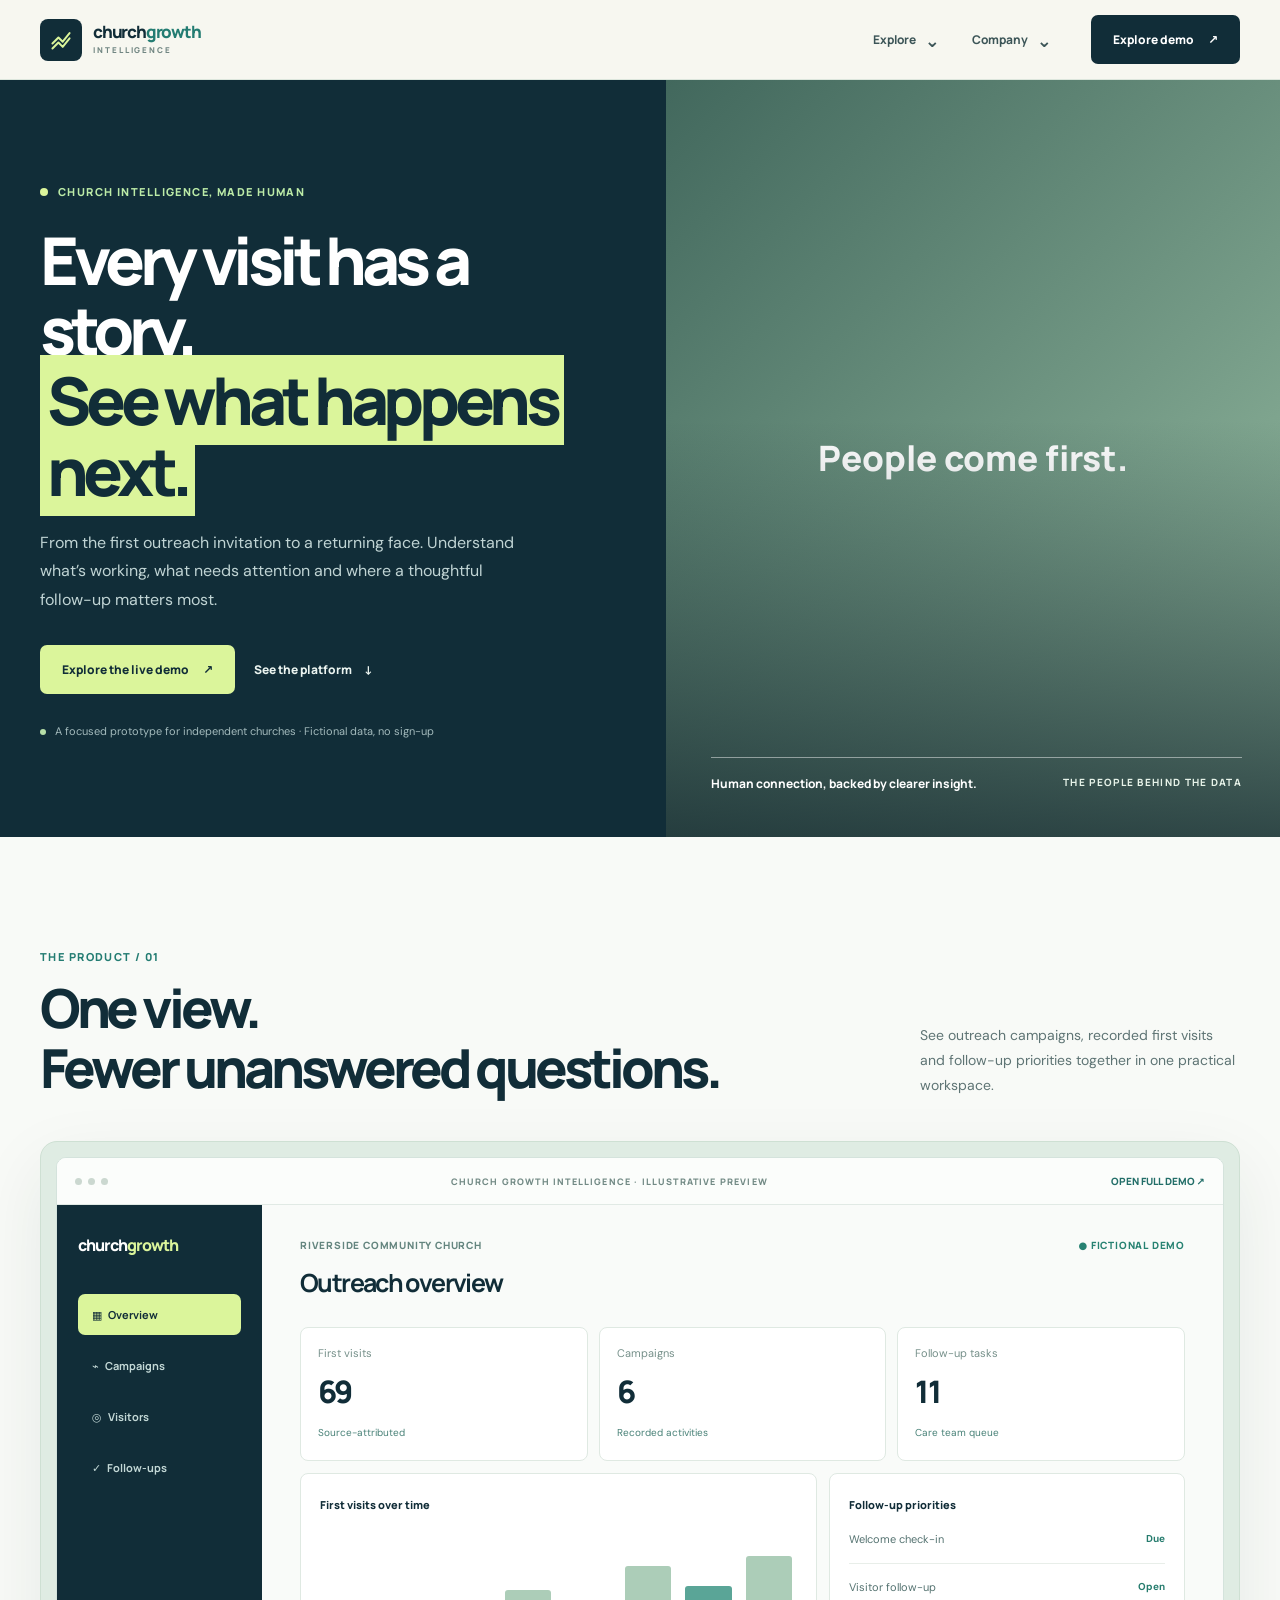
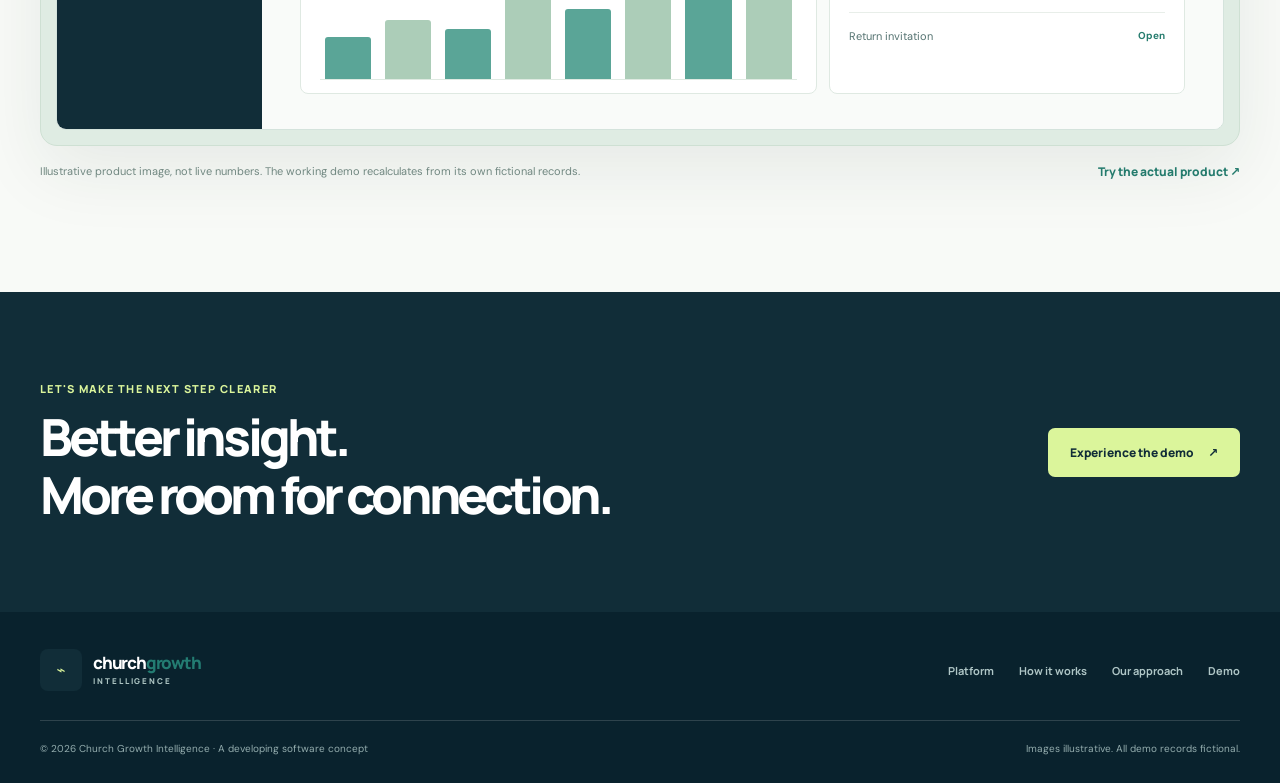
==== commit 7af897ab: "Convert homepage to compact multipage entry with accessible dropdown navigation" ====
--- a/index.html
+++ b/index.html
@@ -3,10 +3,10 @@
 <head>
 <meta charset="utf-8"><meta name="viewport" content="width=device-width,initial-scale=1">
 <meta name="theme-color" content="#112d38">
-<meta name="description" content="Understand what happens after the first hello. Church Growth Intelligence connects outreach campaigns, first visits, follow-up and recorded returns. Explore a fictional demo.">
+<meta name="description" content="Outreach intelligence for independent churches. See the working fictional demo.">
 <meta property="og:title" content="Church Growth Intelligence — Beyond the first hello">
 <meta property="og:description" content="One connected view of outreach, first visits, follow-ups and returns.">
-<title>Church Growth Intelligence — Beyond the First Hello</title>
+<title>Home — Church Growth Intelligence</title>
 <link rel="preconnect" href="https://fonts.googleapis.com">
 <link rel="preconnect" href="https://fonts.gstatic.com" crossorigin>
 <link href="https://fonts.googleapis.com/css2?family=DM+Sans:wght@400;500;600;700;800&family=Manrope:wght@400;500;600;700;800&display=swap" rel="stylesheet">
@@ -33,17 +33,39 @@
 @media(max-width:680px){.header{height:68px}.wrap{width:calc(100% - 38px)}.header-inner{position:relative}.nav{display:none;position:absolute;top:67px;left:-19px;right:-19px;background:var(--cream);padding:15px 19px 23px;box-shadow:0 15px 20px #112d3822;border-bottom:1px solid #dce5dc;align-items:stretch;flex-direction:column;gap:0}.nav.open{display:flex}.nav a{padding:12px 5px;font-size:14px}.header-cta{margin-left:auto;font-size:10px;padding:10px 12px;min-height:40px}.menu{display:flex}.hero-layout{grid-template-columns:1fr}.hero-copy{padding:67px 23px 65px}.hero h1{font-size:clamp(49px,10.7vw,67px);margin-top:24px}.hero-copy>p{font-size:15px}.hero-visual{min-height:450px}.photo-caption{left:25px;right:25px;bottom:25px}.ticker-inner{grid-template-columns:1fr;padding:17px 0;gap:10px}.ticker-inner span{font-size:11px}.section{padding:77px 0}.section-heading h2{font-size:40px}.product-shell{padding:5px}.app-body{display:block}.app-sidebar{display:none}.app-main{padding:19px 13px}.browser{padding:0 11px}.browser span:nth-child(2){font-size:7px}.app-main h3{font-size:20px}.mini-stats{gap:6px}.mini-stat{padding:10px 7px}.mini-stat small{font-size:9px}.mini-stat strong{font-size:23px}.mini-stat em{font-size:9px}.app-lower{grid-template-columns:1fr}.mini-panel{padding:13px}.bars{height:100px}.statement{padding:77px 0}.statement-inner{grid-template-columns:1fr;gap:20px}.statement h2{font-size:clamp(42px,9.5vw,60px)}.statement p{max-width:620px}.journey-row{grid-template-columns:39px 1fr 22px;gap:11px;padding:23px 2px}.journey-row p{grid-column:2/3;margin-top:-4px}.journey-row .arrow{grid-column:3;grid-row:1}.journey-row h3{font-size:22px}.values-inner{grid-template-columns:1fr;gap:30px}.values h2{font-size:39px}.cta-inner{flex-direction:column;align-items:flex-start}.cta h2{font-size:43px}.foot-top{flex-direction:column;align-items:flex-start}.foot-bottom{flex-direction:column;align-items:flex-start;gap:7px}}
 @media(max-width:410px){.header-cta{font-size:0;padding:10px}.header-cta:after{content:"↗";font-size:16px}.hero h1{font-size:44px}.hero-visual{min-height:340px}.hero-actions{align-items:stretch}.hero-actions .btn{width:100%}.hero-actions .plain-link{width:100%}.photo-caption{font-size:10px}.section-heading h2{font-size:36px}.mini-stat strong{font-size:20px}.mini-stat em{font-size:8px}.statement h2{font-size:40px}.journey-row h3{font-size:20px}.cta h2{font-size:38px}}
 @media(prefers-reduced-motion:reduce){html{scroll-behavior:auto}.btn{transition:none}.btn:hover{transform:none}}
+
+/* Multipage disclosure navigation; keyboard and tap accessible */
+.nav{gap:22px}.nav-group{position:relative}.nav-trigger{display:flex;align-items:center;gap:9px;padding:12px 5px;border:0;background:transparent;color:#3c5557;font:750 12px var(--display);cursor:pointer}.nav-trigger:hover,.nav-trigger[aria-expanded=true]{color:#237c72}.nav-trigger span{font-size:18px;transition:transform .16s}.nav-trigger[aria-expanded=true] span{transform:rotate(180deg)}
+.nav-dropdown{display:none;position:absolute;top:calc(100% + 12px);left:-16px;width:270px;border:1px solid #d9e7da;background:#fff;border-radius:12px;padding:9px;box-shadow:0 16px 50px #143c3325;z-index:25}.nav-group.open .nav-dropdown{display:grid;gap:2px}
+.nav-dropdown a{display:flex;flex-direction:column;gap:3px;border-radius:8px;padding:12px 13px;color:#193e35!important;text-decoration:none!important}.nav-dropdown a:hover,.nav-dropdown a:focus-visible{background:#edf6e7}.nav-dropdown a strong{font:800 12px var(--display)}.nav-dropdown a small{font:500 10px/1.5 var(--font);color:#769084}
+.subpage-hero{background:#f2f6ee;padding:97px 0 82px;border-bottom:1px solid #dce9d8}.subpage-hero .eyebrow{color:#367e6e}.subpage-hero h1{font:800 clamp(42px,5.3vw,70px)/1.1 var(--display);letter-spacing:-.075em;max-width:890px;margin:18px 0 18px}.subpage-hero p{font-size:16px;color:#5b7776;max-width:640px;line-height:1.8}.subpage-actions{display:flex;gap:12px;flex-wrap:wrap;margin-top:24px}
+.subpage-feature-grid{display:grid;grid-template-columns:repeat(3,minmax(0,1fr));gap:14px}.subpage-feature{background:#fff;border:1px solid #deeadf;padding:25px;border-radius:10px}.subpage-feature b{font:800 10px var(--display);letter-spacing:.1em;color:#448371}.subpage-feature h3{font:800 20px var(--display);letter-spacing:-.055em;margin:15px 0 10px}.subpage-feature p{color:#657d73;font-size:12px;line-height:1.75}.subpage-note{margin-top:24px;color:#6b847c;font-size:12px}.subpage-layout{padding:80px 0}
+@media(max-width:850px){.subpage-feature-grid{grid-template-columns:repeat(2,1fr)}}
+@media(max-width:680px){.nav{padding:11px 15px 18px!important;gap:0!important}.nav-group{width:100%;border-bottom:1px solid #e4ebe4}.nav-trigger{width:100%;padding:13px 5px;justify-content:space-between;font-size:14px}.nav-dropdown{position:static;display:grid!important;width:100%;box-shadow:none;border:0;border-radius:0;padding:0 0 8px;background:transparent}.nav-dropdown a{padding:10px 13px}.nav-dropdown a small{font-size:10px}.nav-group.open .nav-dropdown{display:grid}.subpage-feature-grid{grid-template-columns:1fr}.subpage-hero{padding:69px 0 60px}.subpage-hero h1{font-size:42px}}
 </style>
 </head><body>
 <a class="skip" href="#main">Skip to content</a>
 <header class="header"><div class="wrap header-inner">
-<a href="#top" class="brand" aria-label="Church Growth Intelligence homepage"><span class="brand-mark"><svg viewBox="0 0 28 28" fill="none" aria-hidden="true"><path d="m4 18 7-7 5 5 8-10M4 24l7-7 5 5 8-10" stroke="currentColor" stroke-width="2.3" stroke-linecap="round" stroke-linejoin="round"/></svg></span><span><span class="brand-main">church<em>growth</em></span><span class="brand-sub">INTELLIGENCE</span></span></a>
-<nav id="mobile-nav" class="nav" aria-label="Main navigation"><a href="#platform">The platform</a><a href="#journey">How it works</a><a href="#values">Our approach</a></nav>
+<a href="index.html" class="brand" aria-label="Church Growth Intelligence homepage"><span class="brand-mark"><svg viewBox="0 0 28 28" fill="none" aria-hidden="true"><path d="m4 18 7-7 5 5 8-10M4 24l7-7 5 5 8-10" stroke="currentColor" stroke-width="2.3" stroke-linecap="round" stroke-linejoin="round"/></svg></span><span><span class="brand-main">church<em>growth</em></span><span class="brand-sub">INTELLIGENCE</span></span></a>
+<nav id="mobile-nav" class="nav" aria-label="Main navigation">
+  <div class="nav-group"><button class="nav-trigger" type="button" aria-expanded="false" aria-controls="menu-explore">Explore <span aria-hidden="true">⌄</span></button>
+    <div class="nav-dropdown" id="menu-explore">
+      <a href="platform.html"><strong>The platform</strong><small>See what the product can do</small></a>
+      <a href="how-it-works.html"><strong>How it works</strong><small>From outreach to return</small></a>
+      <a href="app.html#/overview"><strong>Interactive demo</strong><small>Try fictional church data</small></a>
+    </div>
+  </div>
+  <div class="nav-group"><button class="nav-trigger" type="button" aria-expanded="false" aria-controls="menu-company">Company <span aria-hidden="true">⌄</span></button>
+    <div class="nav-dropdown" id="menu-company">
+      <a href="about.html"><strong>Our approach</strong><small>People-first intelligence</small></a>
+      <a href="about.html#privacy"><strong>Privacy by design</strong><small>What we're building responsibly</small></a>
+    </div>
+  </div>
+</nav>
 <a class="btn btn-dark header-cta" href="app.html#/overview">Explore demo <span aria-hidden="true">↗</span></a>
 <button class="menu" id="menu-toggle" type="button" aria-label="Open navigation" aria-controls="mobile-nav" aria-expanded="false"><svg viewBox="0 0 24 24" width="21" height="21" fill="none" stroke="currentColor" stroke-width="2" aria-hidden="true"><path d="M4 6h16M4 12h16M4 18h16"/></svg></button>
 </div></header>
-<main id="main">
-<section class="hero" id="top" aria-labelledby="hero-title"><div class="hero-layout">
+<main id="main"><section class="hero" id="top" aria-labelledby="hero-title"><div class="hero-layout">
 <div class="hero-copy"><span class="eyebrow">Church intelligence, made human</span>
 <h1 id="hero-title">Every visit has a story.<br><mark>See what happens next.</mark></h1>
 <p>From the first outreach invitation to a returning face. Understand what’s working, what needs attention and where a thoughtful follow-up matters most.</p>
@@ -53,9 +75,7 @@
 <div class="hero-visual"><div class="photo-fallback" aria-hidden="true">People come first.</div>
 <img src="https://images.unsplash.com/photo-1543269865-cbf427effbad?auto=format&fit=crop&w=1300&q=85" onerror="this.style.display='none'" alt="People gathered together around a table in conversation" width="1300" height="1100" fetchpriority="high" decoding="async">
 <div class="photo-caption"><span>Human connection, backed by clearer insight.</span><span>THE PEOPLE BEHIND THE DATA</span></div></div>
-</div></section>
-<div class="ticker"><div class="wrap ticker-inner"><span><b>01</b> Track the outreach</span><span><b>02</b> Care for the newcomer</span><span><b>03</b> Understand the return</span></div></div>
-<section class="section product" id="platform" aria-labelledby="platform-title"><div class="wrap">
+</div></section><section class="section product" id="platform" aria-labelledby="platform-title"><div class="wrap">
 <div class="section-heading"><div><div class="eyebrow">THE PRODUCT / 01</div><h2 id="platform-title">One view.<br>Fewer unanswered questions.</h2></div><p>See outreach campaigns, recorded first visits and follow-up priorities together in one practical workspace.</p></div>
 <div class="product-shell"><div class="app-window">
 <div class="browser"><span class="dots"><i></i><i></i><i></i></span><span>CHURCH GROWTH INTELLIGENCE · ILLUSTRATIVE PREVIEW</span><a href="app.html#/overview">OPEN FULL DEMO ↗</a></div>
@@ -66,31 +86,19 @@
 <div class="mini-panel"><b>Follow-up priorities</b><div class="task">Welcome check-in <b>Due</b></div><div class="task">Visitor follow-up <b>Open</b></div><div class="task">Return invitation <b>Open</b></div></div></div>
 </div></div></div></div>
 <div class="product-foot"><p>Illustrative product image, not live numbers. The working demo recalculates from its own fictional records.</p><a href="app.html#/overview" class="text-link">Try the actual product ↗</a></div>
-</div></section>
-<section class="statement" aria-labelledby="statement-title"><div class="wrap statement-inner"><div><div class="eyebrow">A DIFFERENT QUESTION</div><h2 id="statement-title">Not just “How many came?”<br>But <em>“What happened next?”</em></h2></div><p>Attendance is a starting point. Our focused outreach view connects the moments after that first welcome, without treating anyone as a number or claiming that a single campaign caused their decision.</p></div></section>
-<section class="section journey" id="journey" aria-labelledby="journey-title"><div class="wrap">
-<div class="section-heading"><div><div class="eyebrow">THE JOURNEY / 02</div><h2 id="journey-title">Four steps.<br>One meaningful picture.</h2></div><p>A focused workflow that church leaders can understand, try and improve—without navigating an unfinished all-in-one system.</p></div>
-<div class="journey-list">
-<a class="journey-row" href="app.html#/campaigns"><span class="number">01</span><h3>Start with outreach.</h3><p>Record a campaign and its estimated reach.</p><span class="arrow">↗</span></a>
-<a class="journey-row" href="app.html#/visitors"><span class="number">02</span><h3>Welcome the first visit.</h3><p>Capture a pseudonymous visitor and their reported source.</p><span class="arrow">↗</span></a>
-<a class="journey-row" href="app.html#/followups"><span class="number">03</span><h3>Make care actionable.</h3><p>Assign, track and complete thoughtful follow-up tasks.</p><span class="arrow">↗</span></a>
-<a class="journey-row" href="app.html#/overview"><span class="number">04</span><h3>Learn who returns.</h3><p>Observe engagement within honest measurement windows.</p><span class="arrow">↗</span></a>
-</div></div></section>
-<section class="section values" id="values" aria-labelledby="values-title"><div class="wrap values-inner"><div><div class="eyebrow">OUR APPROACH / 03</div><h2 id="values-title">Numbers are useful.<br><em>People are the point.</em></h2></div><div class="value-list">
-<div class="value"><strong>Clarity over complexity</strong><p>A few genuinely useful insights beat dozens of disconnected charts.</p></div>
-<div class="value"><strong>Care over chasing metrics</strong><p>Recorded outreach sources and visitor returns support decisions. They don't prove what caused someone's journey.</p></div>
-<div class="value"><strong>Privacy from the beginning</strong><p>The current prototype uses fictional IDs and local browser storage. Secure production accounts and real member data handling are not yet implemented.</p></div>
-</div></div></section>
-<section class="cta" aria-labelledby="cta-title"><div class="wrap cta-inner"><div><div class="eyebrow">LET'S MAKE THE NEXT STEP CLEARER</div><h2 id="cta-title">Better insight.<br>More room for connection.</h2></div><a class="btn btn-lime" href="app.html#/overview">Experience the demo <span aria-hidden="true">↗</span></a></div></section>
-</main>
-<footer class="footer"><div class="wrap"><div class="foot-top"><a class="brand" href="#top"><span class="brand-mark" aria-hidden="true">⌁</span><span><span class="brand-main">church<em>growth</em></span><span class="brand-sub">INTELLIGENCE</span></span></a><div class="foot-links"><a href="#platform">Platform</a><a href="#journey">How it works</a><a href="#values">Our approach</a><a href="app.html#/overview">Demo</a></div></div>
+</div></section><section class="cta" aria-labelledby="cta-title"><div class="wrap cta-inner"><div><div class="eyebrow">LET'S MAKE THE NEXT STEP CLEARER</div><h2 id="cta-title">Better insight.<br>More room for connection.</h2></div><a class="btn btn-lime" href="app.html#/overview">Experience the demo <span aria-hidden="true">↗</span></a></div></section></main>
+<footer class="footer"><div class="wrap"><div class="foot-top"><a class="brand" href="index.html"><span class="brand-mark" aria-hidden="true">⌁</span><span><span class="brand-main">church<em>growth</em></span><span class="brand-sub">INTELLIGENCE</span></span></a><div class="foot-links"><a href="platform.html">Platform</a><a href="how-it-works.html">How it works</a><a href="about.html">Our approach</a><a href="app.html#/overview">Demo</a></div></div>
 <div class="foot-bottom"><span>© <span id="year">2026</span> Church Growth Intelligence · A developing software concept</span><span>Images illustrative. All demo records fictional.</span></div></div></footer>
 <script>
 document.getElementById('year').textContent=new Date().getFullYear();
 const btn=document.getElementById('menu-toggle'),nav=document.getElementById('mobile-nav');
-function closeNav(){nav.classList.remove('open');btn.setAttribute('aria-expanded','false');btn.setAttribute('aria-label','Open navigation');}
-btn.addEventListener('click',()=>{const open=nav.classList.toggle('open');btn.setAttribute('aria-expanded',String(open));btn.setAttribute('aria-label',open?'Close navigation':'Open navigation');});
+const groups=[...nav.querySelectorAll('.nav-group')];
+function collapseGroups(except){groups.forEach(g=>{if(g===except)return;g.classList.remove('open');g.querySelector('button').setAttribute('aria-expanded','false');});}
+function closeNav(){nav.classList.remove('open');btn.setAttribute('aria-expanded','false');btn.setAttribute('aria-label','Open navigation');collapseGroups();}
+btn.addEventListener('click',()=>{const open=nav.classList.toggle('open');btn.setAttribute('aria-expanded',String(open));btn.setAttribute('aria-label',open?'Close navigation':'Open navigation');if(!open)collapseGroups();});
+groups.forEach(g=>g.querySelector('button').addEventListener('click',()=>{const active=!g.classList.contains('open');collapseGroups(g);g.classList.toggle('open',active);g.querySelector('button').setAttribute('aria-expanded',String(active));}));
+document.addEventListener('click',e=>{if(!nav.contains(e.target))collapseGroups();});
+document.addEventListener('keydown',e=>{if(e.key==='Escape'){const opened=groups.find(g=>g.classList.contains('open'));if(opened){collapseGroups();opened.querySelector('button').focus();}else if(nav.classList.contains('open')){closeNav();btn.focus();}}});
 nav.querySelectorAll('a').forEach(a=>a.addEventListener('click',closeNav));
-document.addEventListener('keydown',e=>{if(e.key==='Escape'&&nav.classList.contains('open')){closeNav();btn.focus();}});
 </script>
 </body></html>
